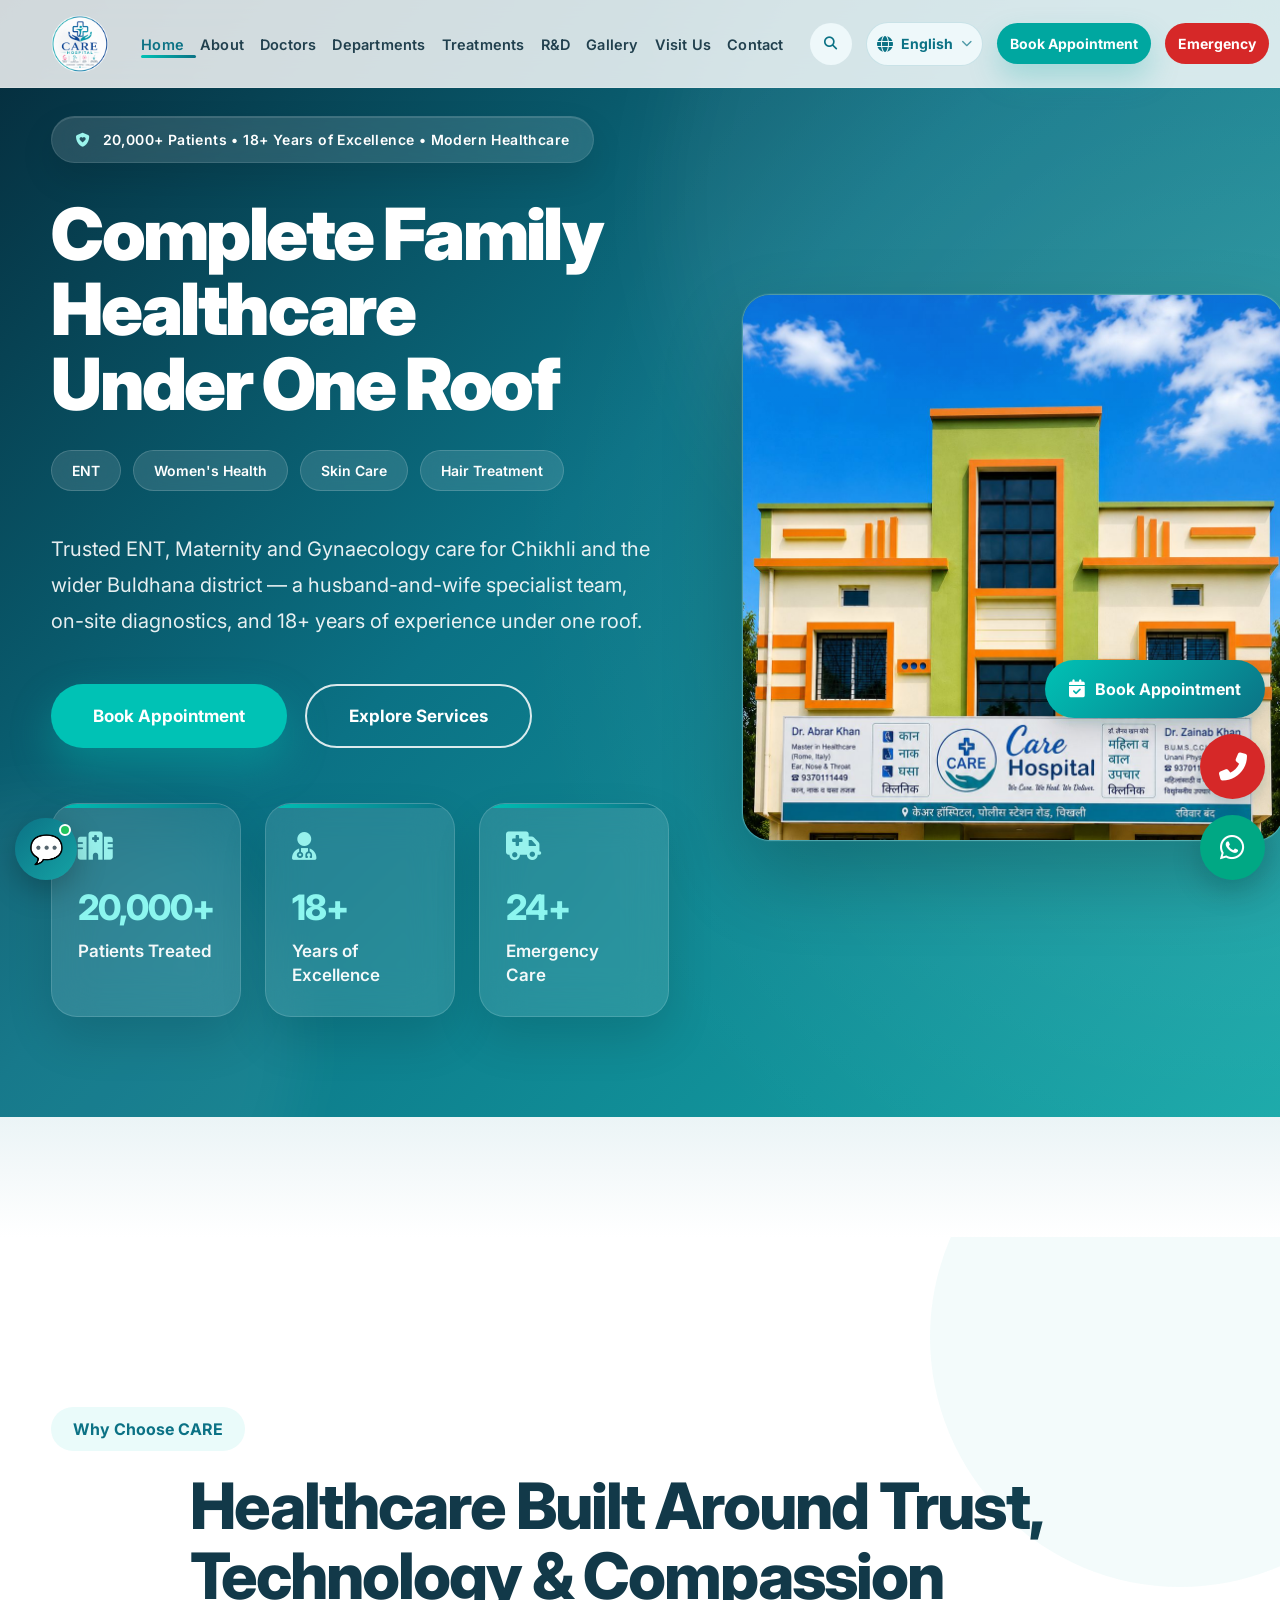
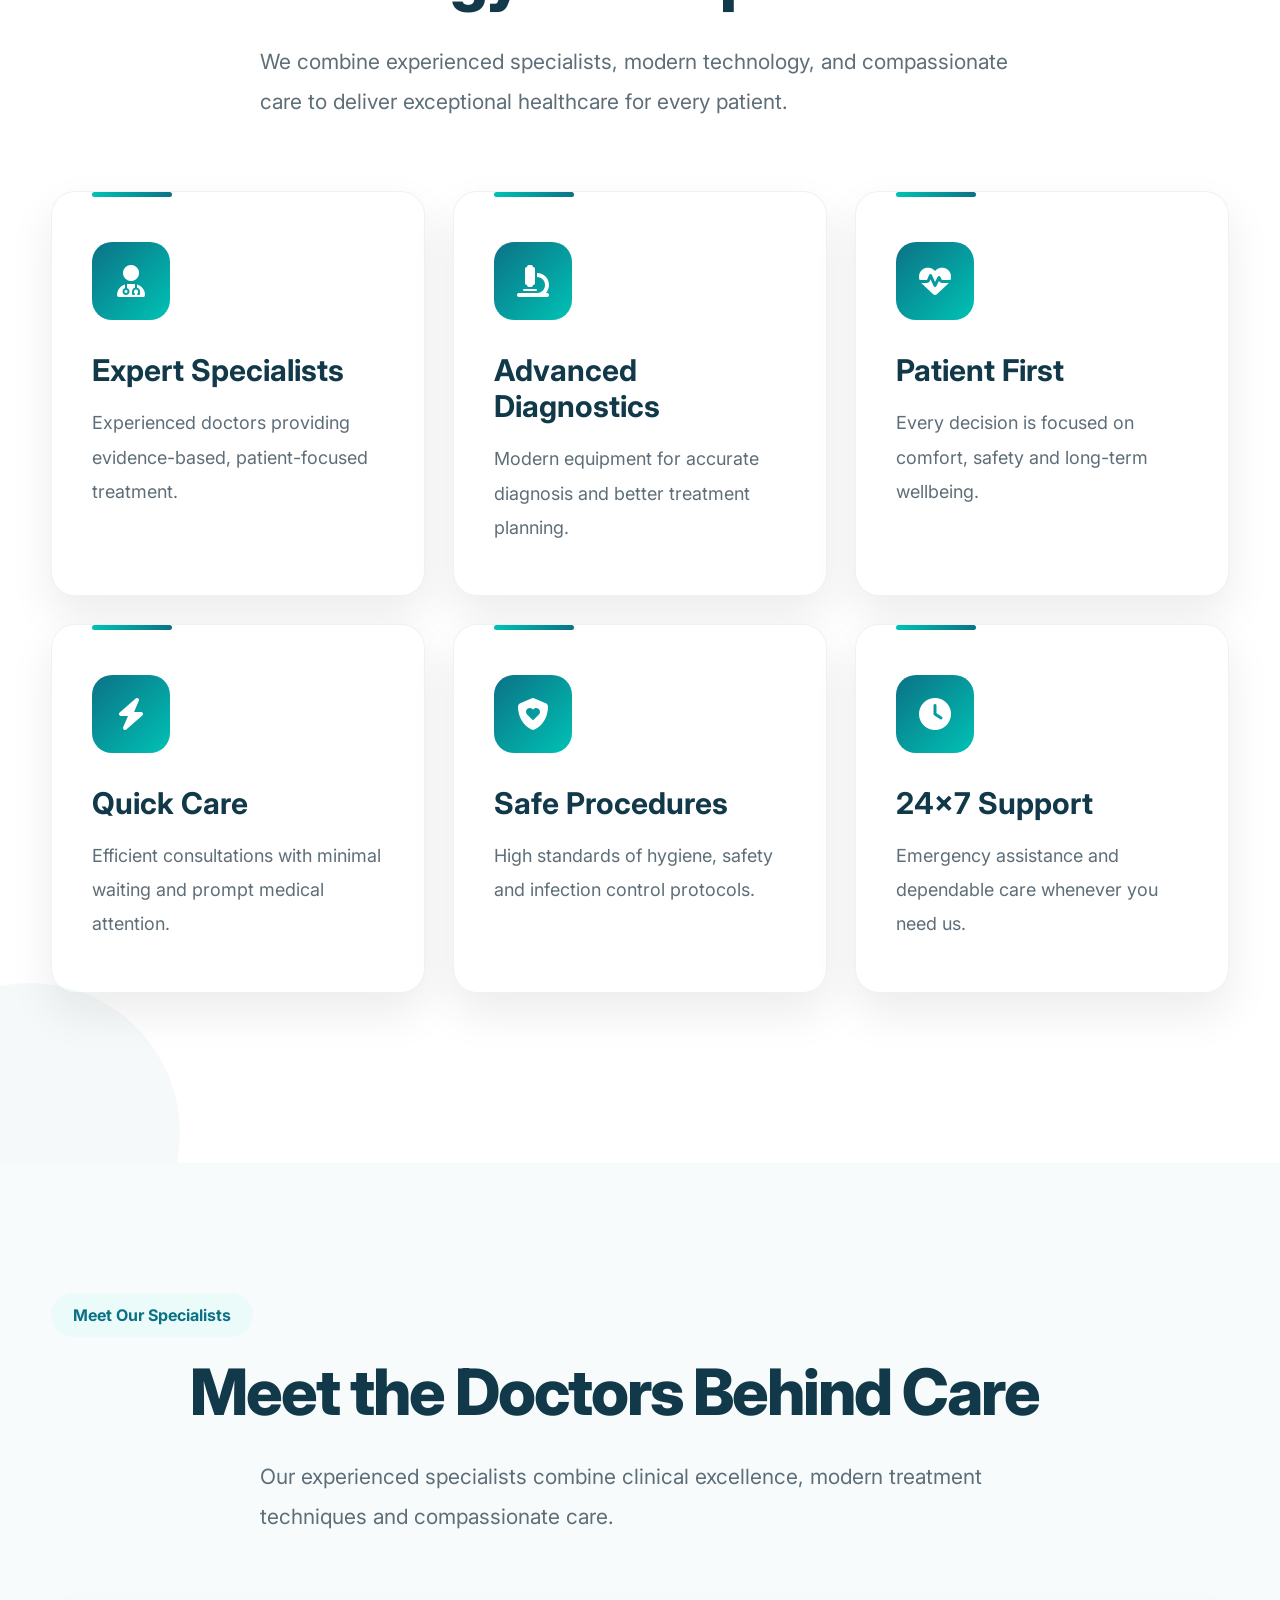
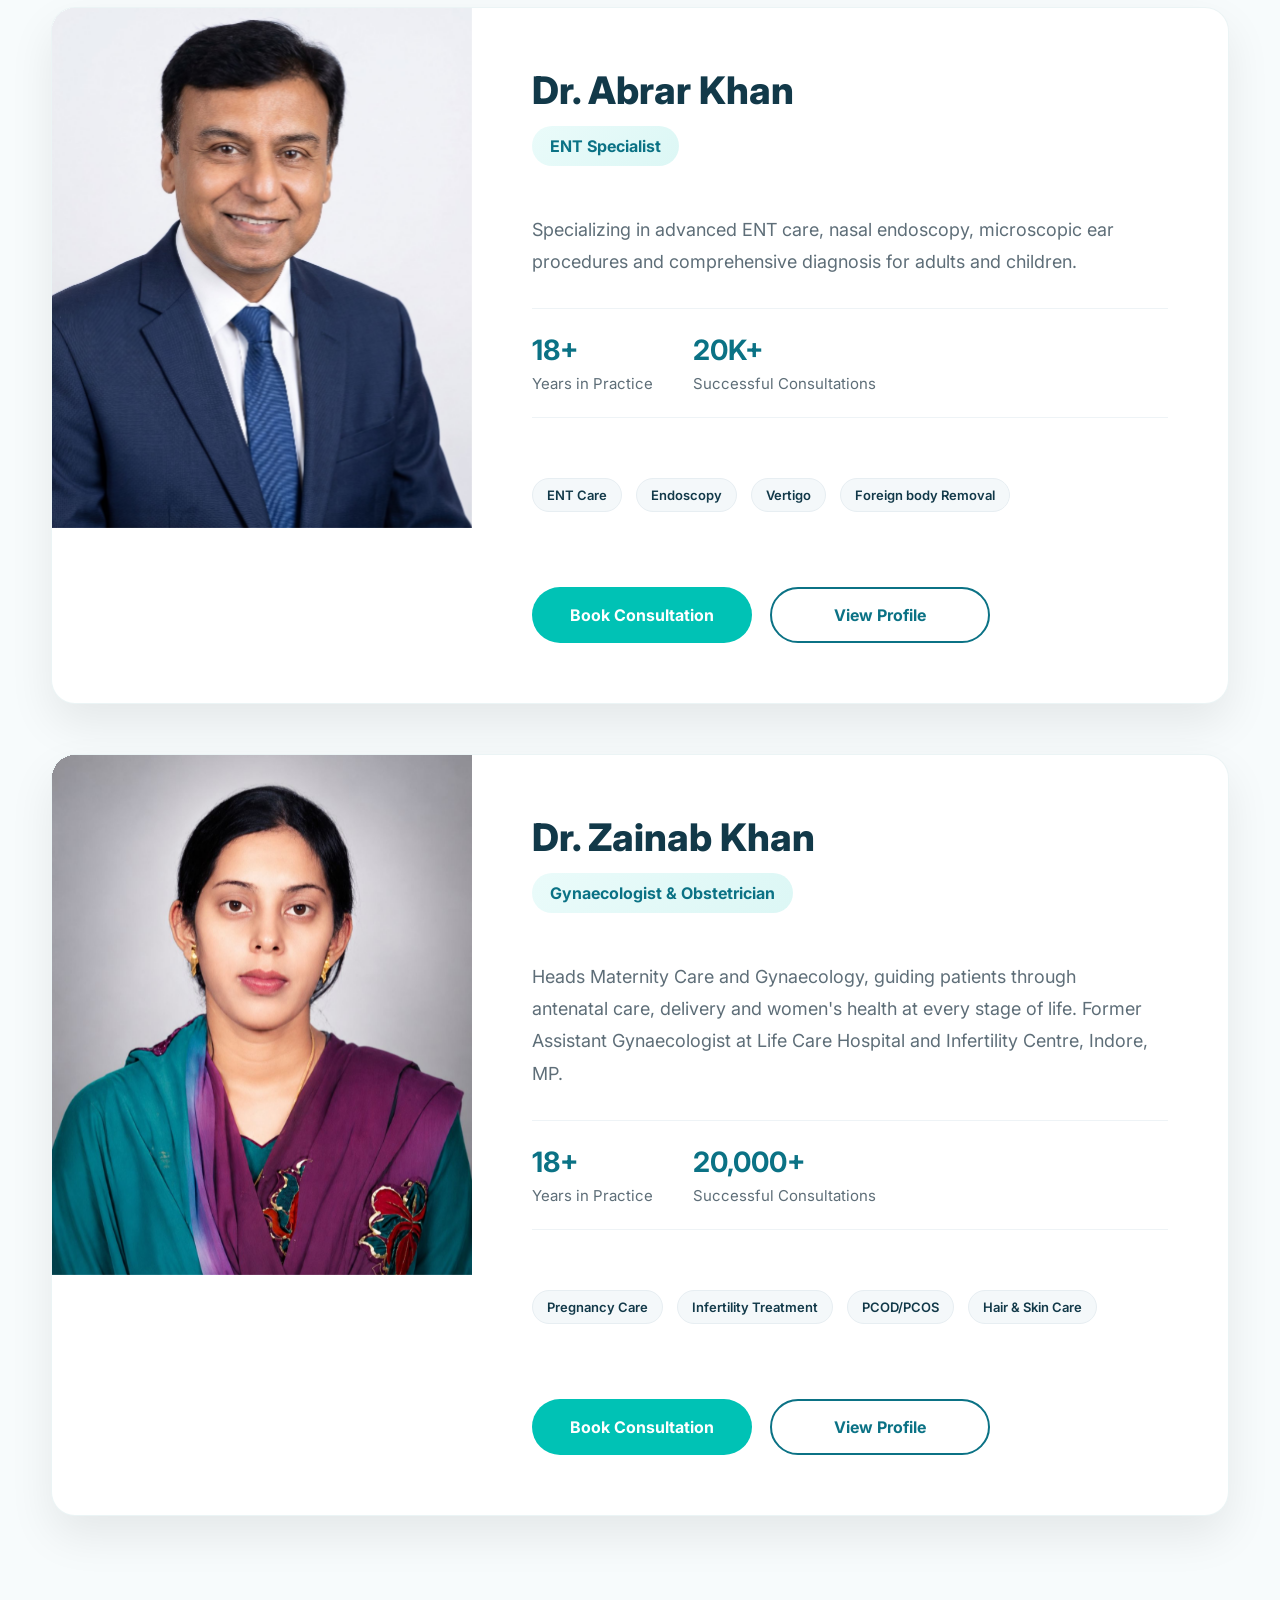
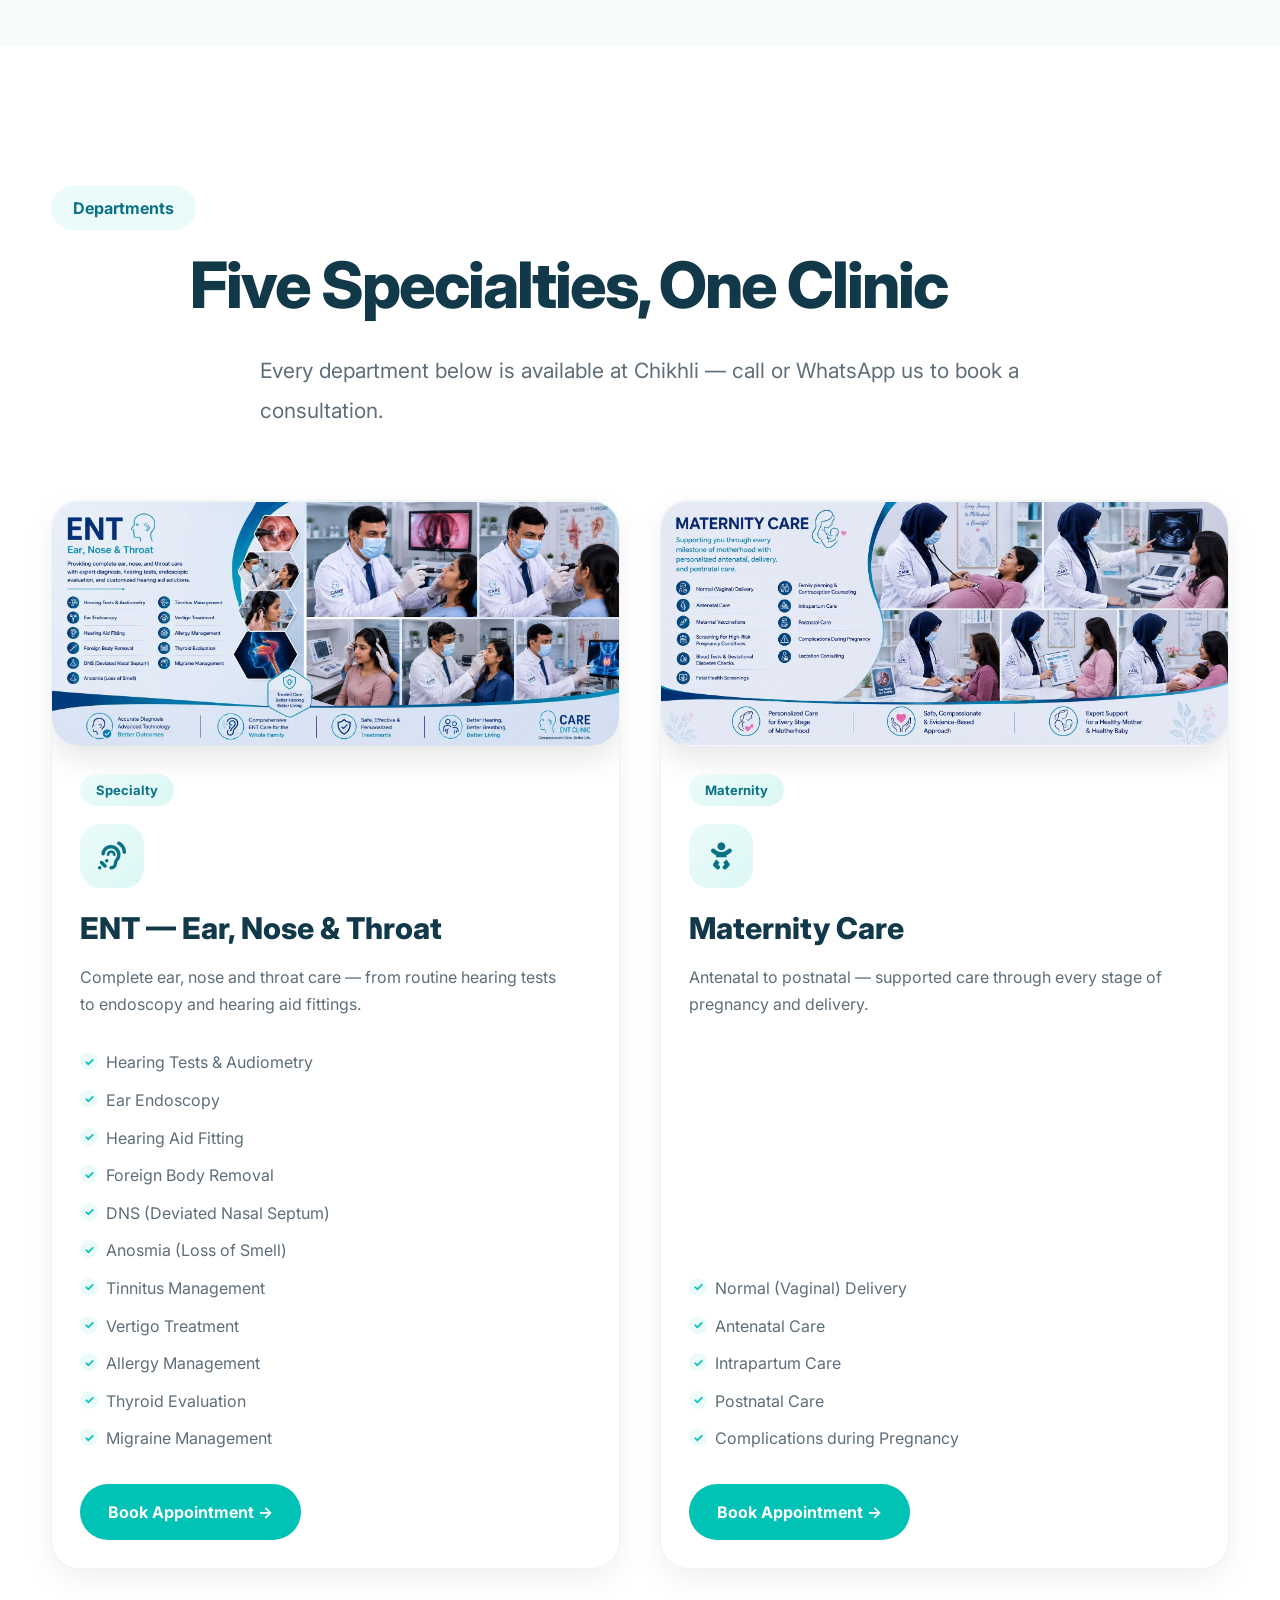
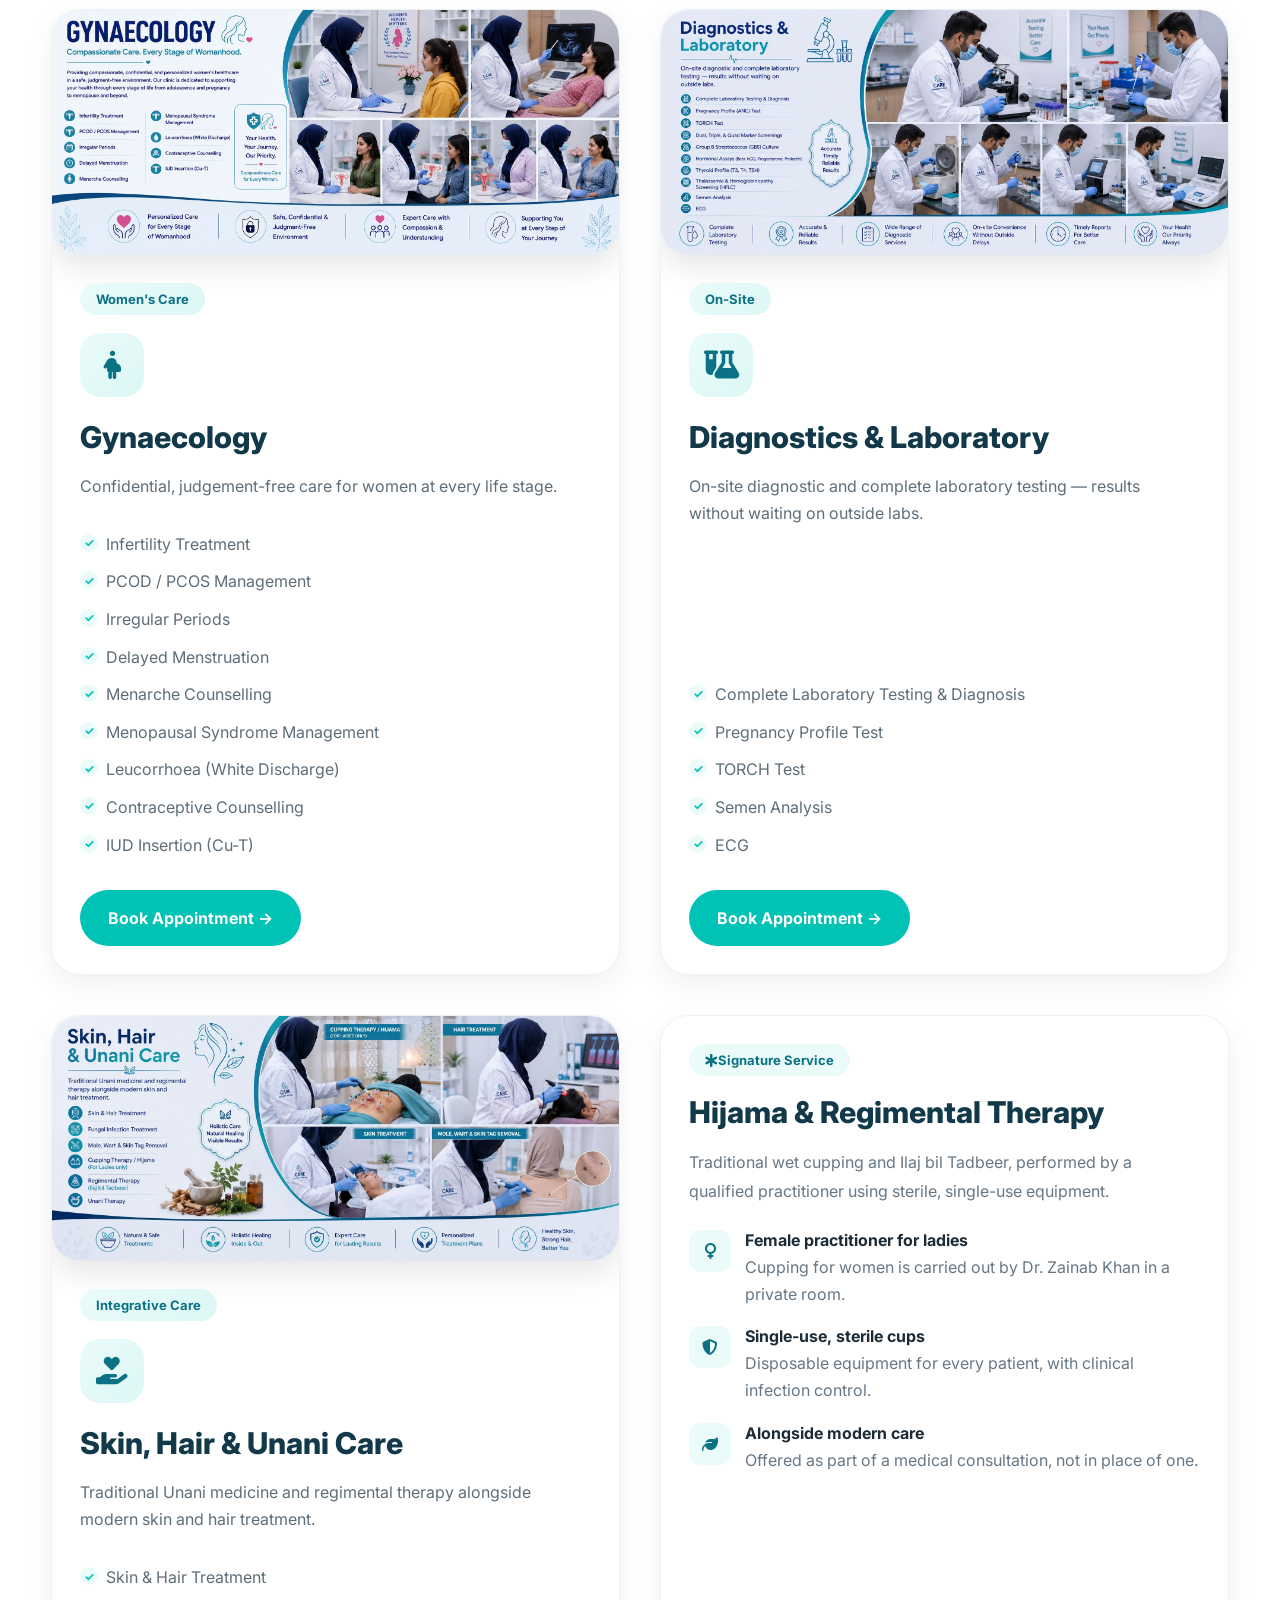
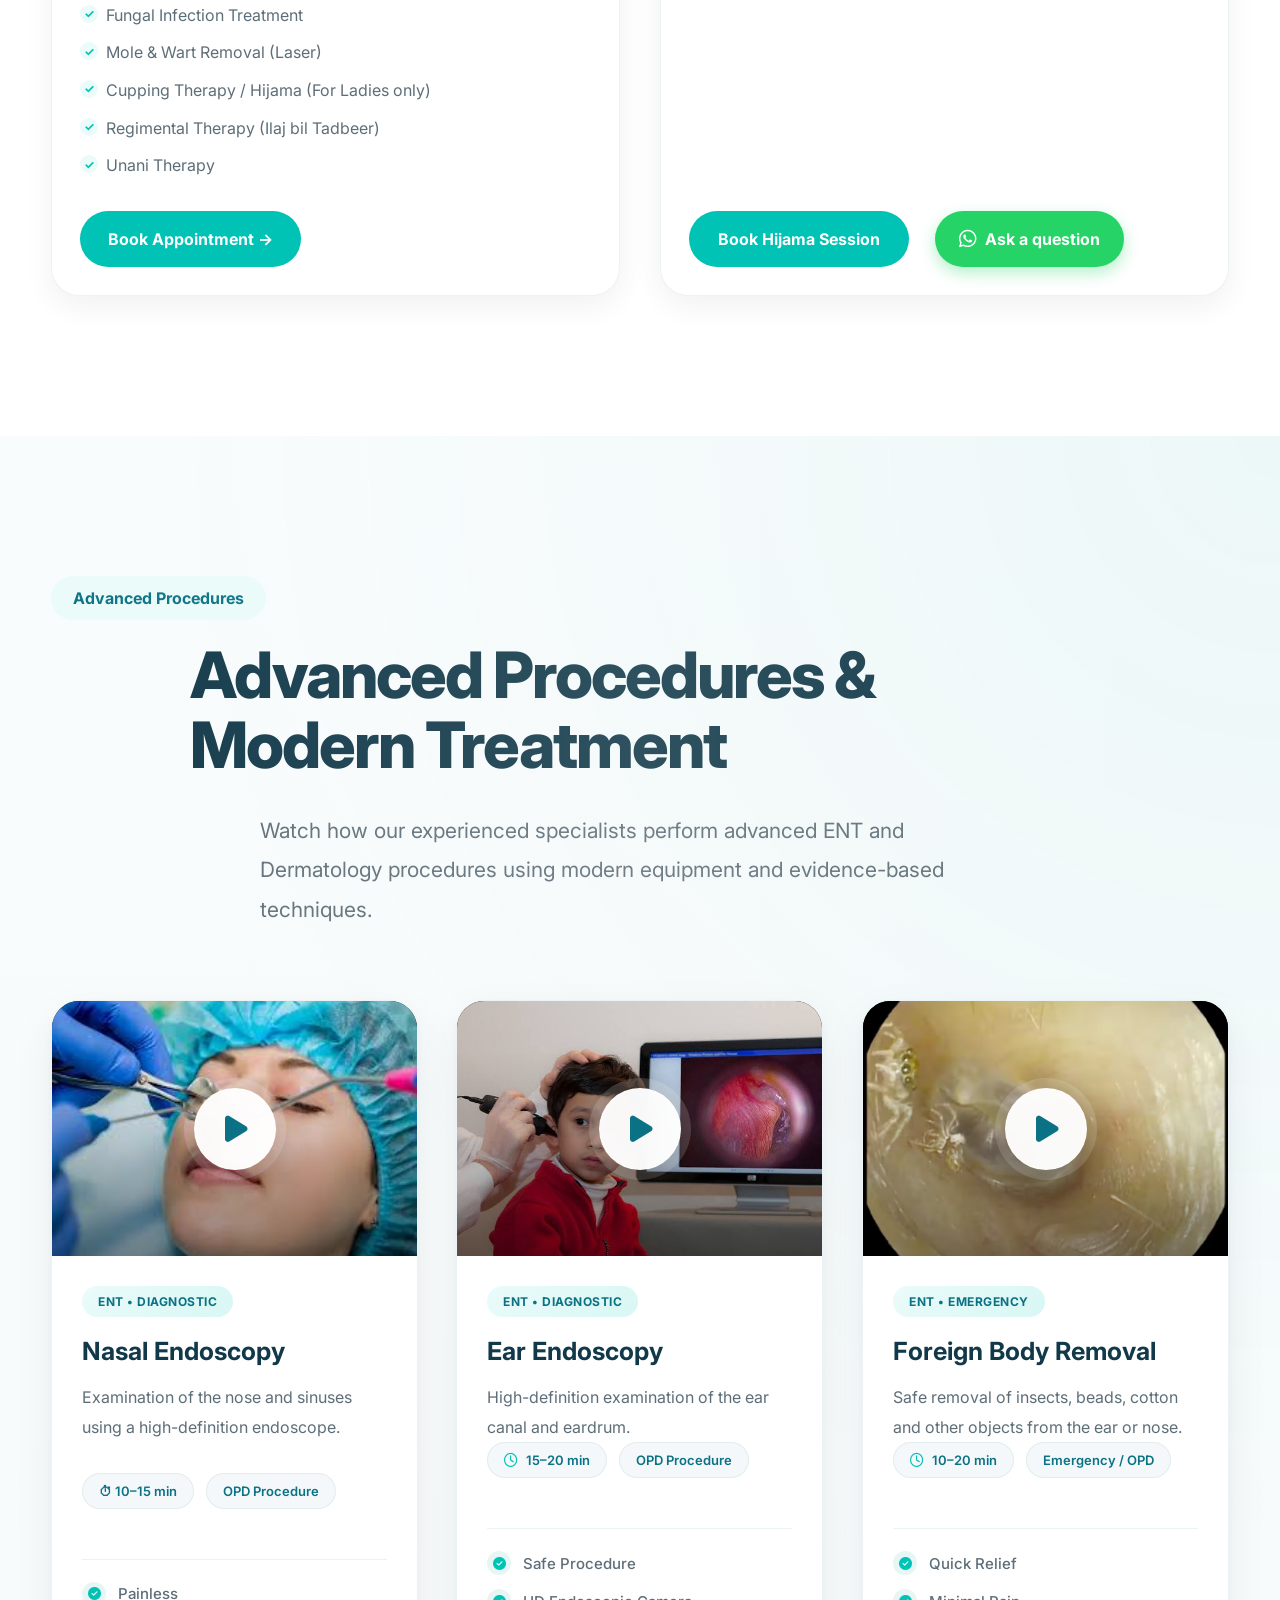
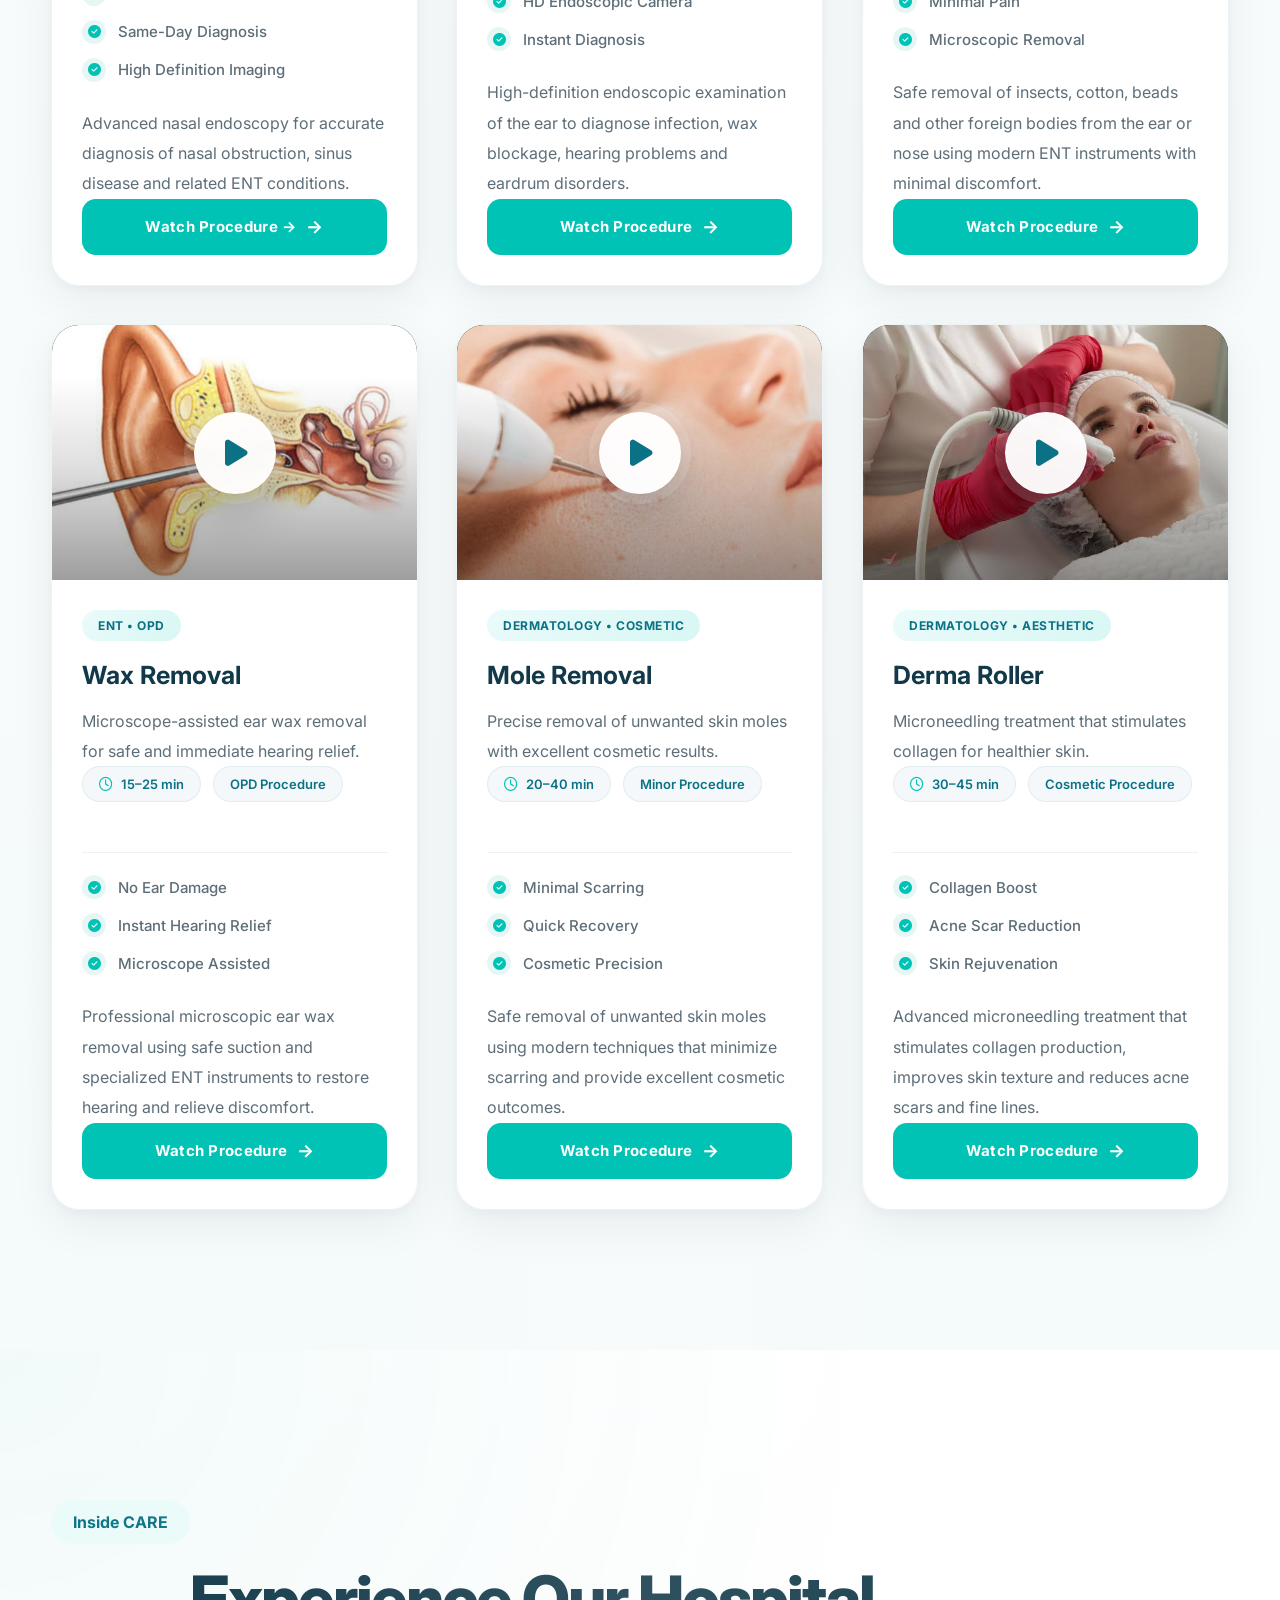
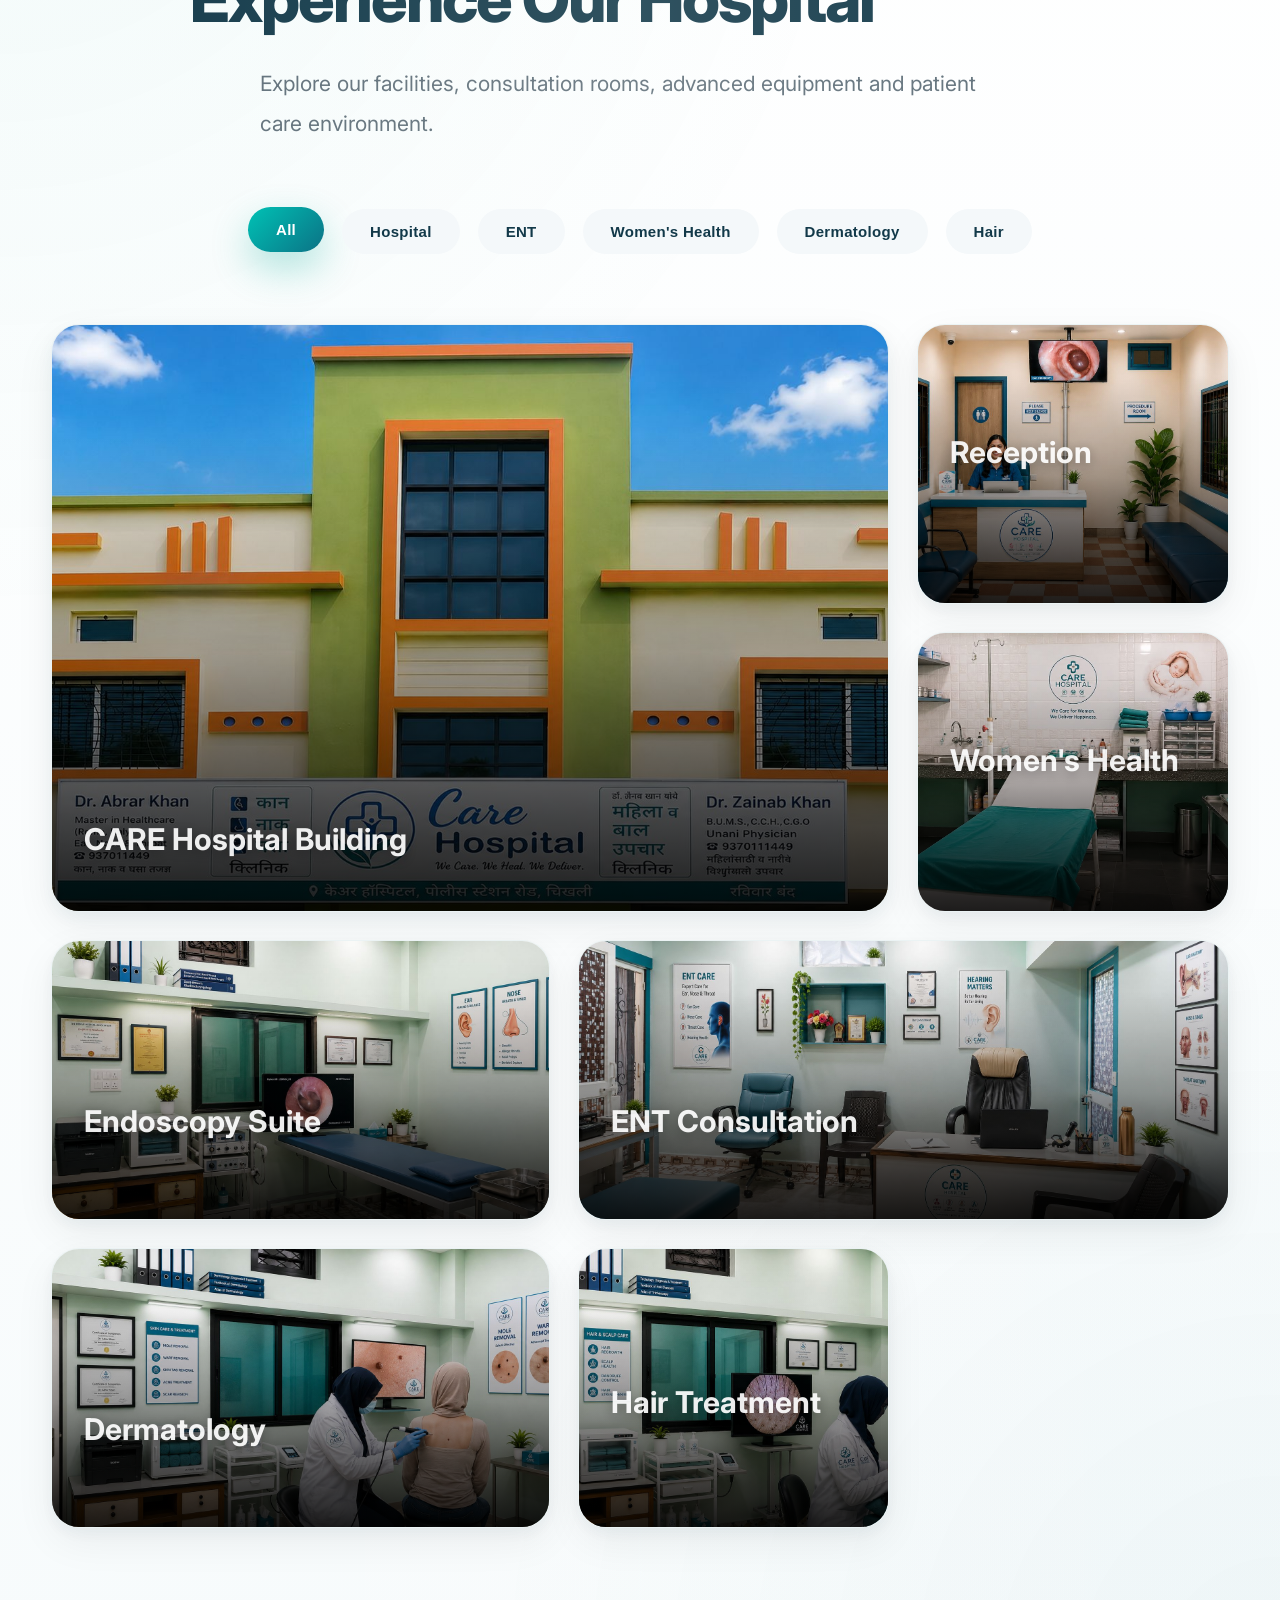
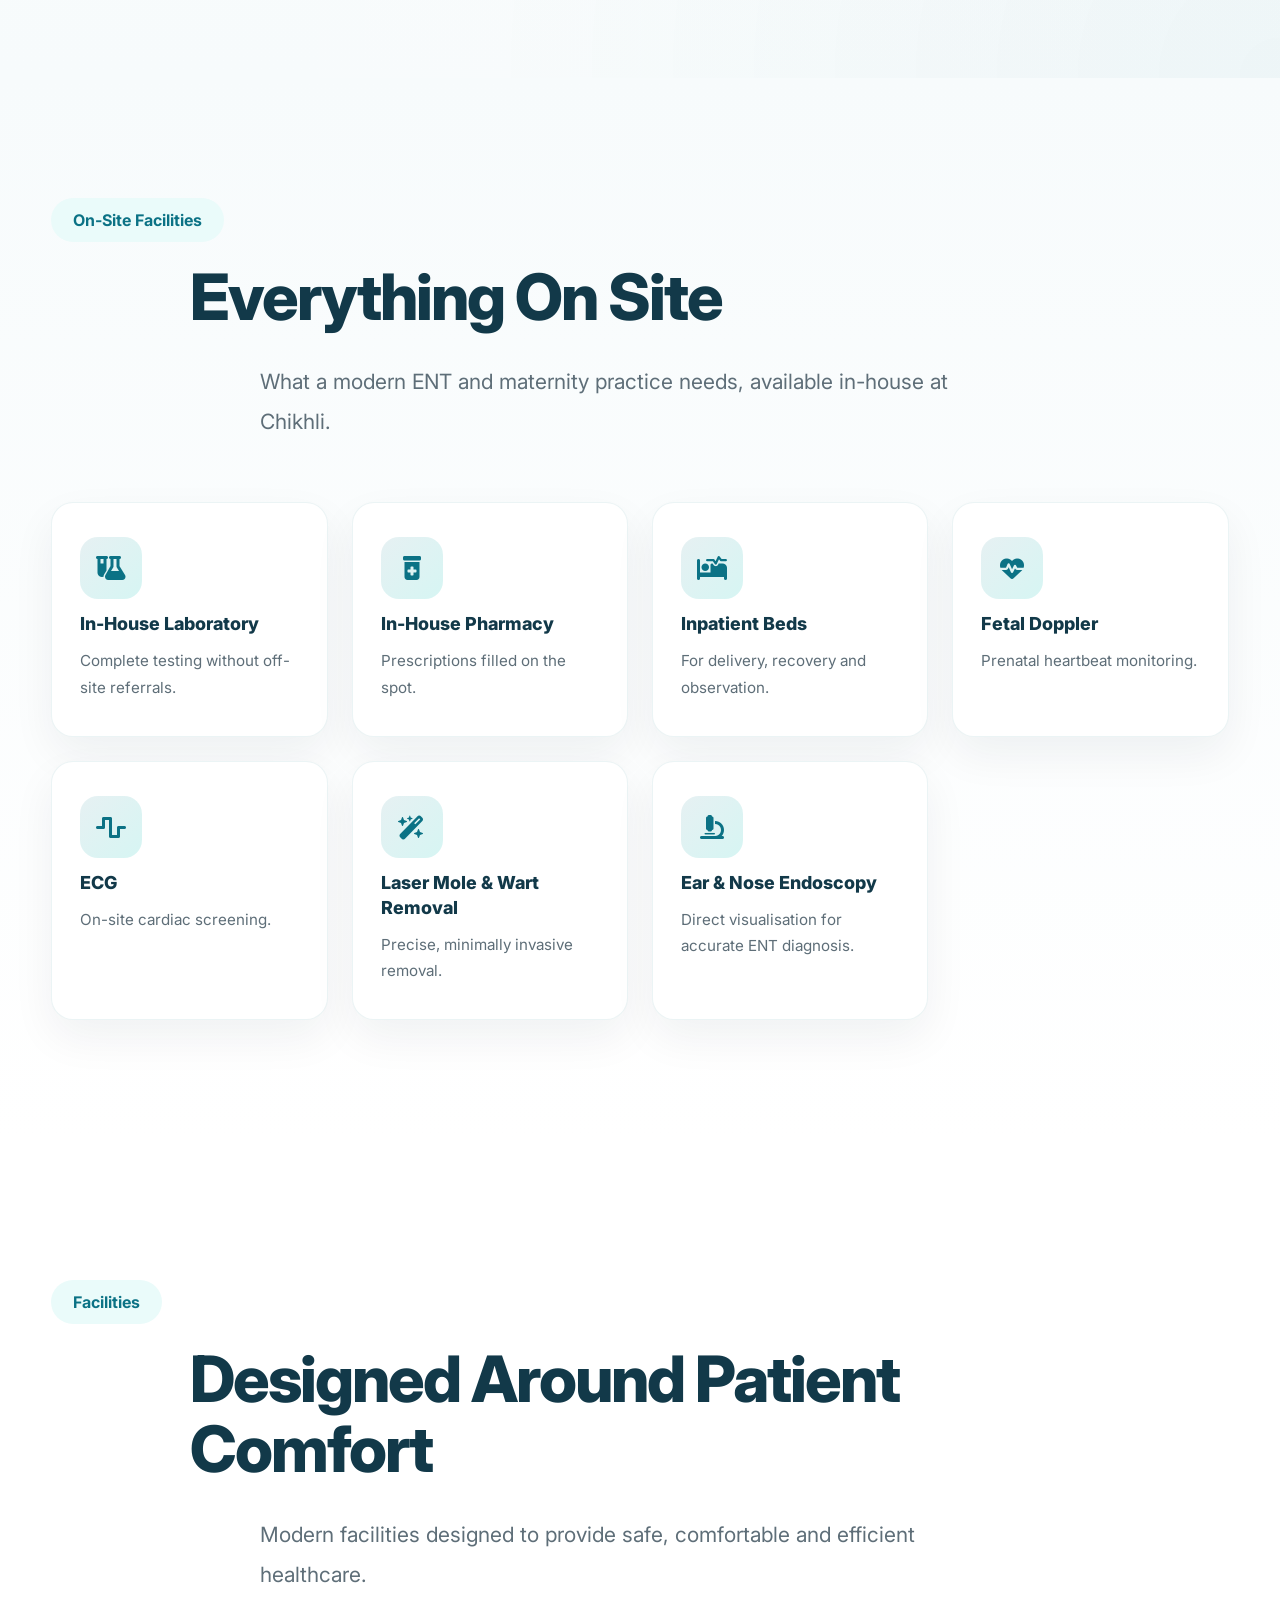
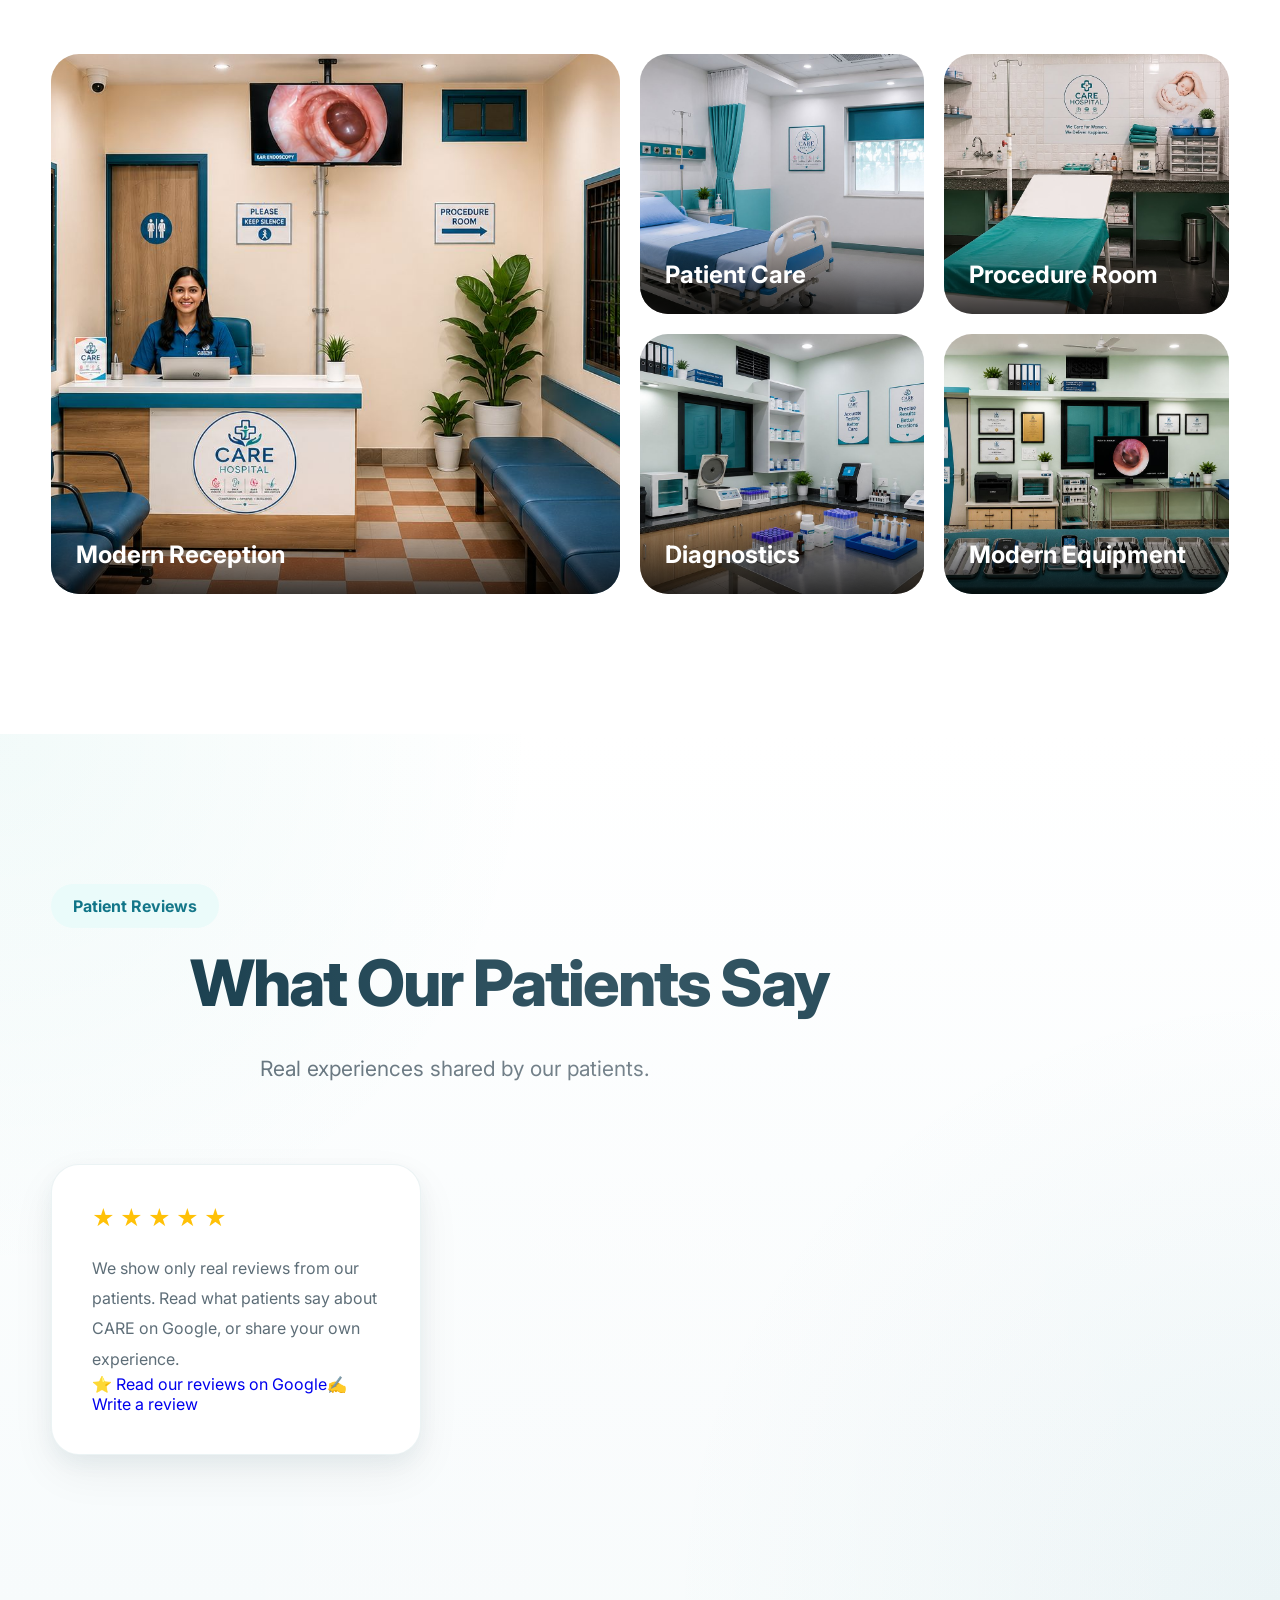
==== index.html @ e5f59a7b "Button Fix" ====
<!DOCTYPE html>
<html lang="en">

<head>

<meta charset="UTF-8">

<meta name="viewport" content="width=device-width, initial-scale=1.0">

<title>CARE | ENT, Women's Health, Skin & Hair Care | Chikhli</title>

<meta name="description"
content="CARE Hospital is a modern multispecialty clinic in Chikhli offering ENT, Women's Health, Dermatology, Hair Restoration, Diagnostics and Emergency Care with experienced Doctors and modern technology.">

<meta name="keywords" content="ENT Doctor Chikhli, ENT Specialist Chikhli, Gynecologist Chikhli, Dermatologist Chikhli, Hair Restoration Chikhli, Ear Specialist, Nose Specialist, Throat Specialist, Women's Health, Skin Care">

<meta name="theme-color" content="#0B7285">

<link rel="canonical" href="https://carehospital.in/">

<meta name="robots" content="index, follow">

<meta property="og:type" content="website">

<meta property="og:url" content="https://carehospital.in/">

<meta property="og:title" content="CARE | ENT, Women's Health, Skin & Hair Care">

<meta property="og:description"
content="CARE offers expert ENT, Women's Health, Dermatology, Hair Restoration and advanced medical care in Chikhli with experienced specialists and modern facilities.">

<meta property="og:image" content="https://carehospital.in/images/logo.png">

<meta property="og:image:alt" content="CARE - Multispecialty Healthcare in Chikhli">

<meta property="og:site_name" content="CARE">

<meta name="twitter:card" content="summary_large_image">

<meta name="twitter:title" content="CARE | ENT, Women's Health, Skin & Hair Care">

<meta name="twitter:description"
content="CARE offers expert ENT, Women's Health, Dermatology, Hair Restoration and advanced medical care in Chikhli.">

<meta name="twitter:image"
content="https://carehospital.in/images/logo.png">

<link rel="icon" href="images/logo.png">

<link rel="preconnect" href="https://fonts.googleapis.com">
<link rel="preconnect" href="https://fonts.gstatic.com" crossorigin>

<link href="https://fonts.googleapis.com/css2?family=Inter:wght@300;400;500;600;700;800;900&display=swap" rel="stylesheet">

<!-- Script fonts for the Hindi and Urdu editions. The browser only
     downloads a face once a glyph from it is actually painted, so an
     English visitor never pays for these. -->

<link href="https://fonts.googleapis.com/css2?family=Noto+Sans+Devanagari:wght@400;500;600;700;800&display=swap" rel="stylesheet">
<link href="https://fonts.googleapis.com/css2?family=Noto+Nastaliq+Urdu:wght@400;500;600;700&display=swap" rel="stylesheet">

<link rel="stylesheet"
href="https://cdnjs.cloudflare.com/ajax/libs/font-awesome/6.7.2/css/all.min.css">


<!-- Base first (variables/reset), then one file per section in page
     order, then cross-cutting files (animations/responsive) last so
     their rules can safely override the section files above. -->

<link rel="stylesheet" href="css/base.css">
<link rel="stylesheet" href="css/header.css">
<link rel="stylesheet" href="css/hero.css">
<link rel="stylesheet" href="css/about.css">
<link rel="stylesheet" href="css/doctors.css">
<link rel="stylesheet" href="css/departments.css">
<link rel="stylesheet" href="css/procedures.css">
<link rel="stylesheet" href="css/video-modal.css">
<link rel="stylesheet" href="css/gallery.css">
<link rel="stylesheet" href="css/facilities.css">
<link rel="stylesheet" href="css/testimonials.css">
<link rel="stylesheet" href="css/appointment.css">
<link rel="stylesheet" href="css/appointment-modal.css">
<link rel="stylesheet" href="css/footer.css">
<link rel="stylesheet" href="css/floating-buttons.css">
<link rel="stylesheet" href="css/care-assistant.css">
<link rel="stylesheet" href="css/patient-app.css">
<link rel="stylesheet" href="css/search.css">

<link rel="stylesheet" href="css/findus.css">
<link rel="stylesheet" href="css/i18n.css">
<link rel="stylesheet" href="css/animations.css">
<link rel="stylesheet" href="css/responsive.css">

<!-- Mobile layer: loaded last so it overrides everything above.
     All rules are inside max-width media queries, so desktop is untouched. -->
<link rel="stylesheet" href="css/mobile.css">

<!-- Local-business structured data. The geo block uses the clinic's
     verified Google Maps coordinates, which is what lets Google tie
     this page to the map listing for local search. -->
<script type="application/ld+json">
{
  "@context": "https://schema.org",
  "@type": "MedicalClinic",
  "name": "Care ENT Clinic & Maternity Home",
  "alternateName": "CARE",
  "description": "ENT, Maternity, Gynaecology, Diagnostics and Unani care in Chikhli, Buldhana district.",
  "url": "https://carehospital.in/",
  "logo": "https://carehospital.in/images/logo.png",
  "image": "https://carehospital.in/images/hero.jpg",
  "telephone": "+919370111449",
  "email": "admin@carehospital.in",
  "address": {
    "@type": "PostalAddress",
    "streetAddress": "Police Station Road",
    "addressLocality": "Chikhli",
    "addressRegion": "Maharashtra",
    "postalCode": "443201",
    "addressCountry": "IN"
  },
  "geo": {
    "@type": "GeoCoordinates",
    "latitude": 20.3496273,
    "longitude": 76.2549318
  },
  "hasMap": "https://www.google.com/maps/place/Care+ENT+Hospital+%26+Maternity+Home/@20.3496273,76.2549318,17z",
  "openingHoursSpecification": [
    {
      "@type": "OpeningHoursSpecification",
      "dayOfWeek": [
        "Monday",
        "Tuesday",
        "Wednesday",
        "Thursday",
        "Friday",
        "Saturday"
      ],
      "opens": "11:30",
      "closes": "21:00"
    }
  ],
  "availableService": [
    {
      "@type": "MedicalProcedure",
      "name": "ENT — Ear, Nose & Throat"
    },
    {
      "@type": "MedicalProcedure",
      "name": "Maternity Care"
    },
    {
      "@type": "MedicalProcedure",
      "name": "Gynaecology"
    },
    {
      "@type": "MedicalProcedure",
      "name": "Diagnostics & Laboratory"
    },
    {
      "@type": "MedicalProcedure",
      "name": "Skin, Hair & Unani Care"
    }
  ],
  "medicalSpecialty": [
    "Otolaryngologic",
    "Obstetric",
    "Gynecologic",
    "Dermatology"
  ]
}
</script>

</head>

<body>

<!-- Keyboard users can jump straight past the navigation -->
<a class="skip-link" href="#home">Skip to main content</a>

<!-- ===========================================
HEADER
============================================ -->

<header class="header">

<div class="container nav-container">

<a href="#home" class="logo" aria-label="CARE — Home">

<img
    src="images/logo.png"
    alt="CARE Logo"
    width="72"
    height="72"
    decoding="async">

</a>

<nav
    id="main-navigation"
    class="nav"
    aria-label="Main Navigation">

<ul>

<li><a href="#home" aria-current="page">Home</a></li>

<li><a href="#about">About</a></li>

<li><a href="#doctors">Doctors</a></li>

<li><a href="#departments">Departments</a></li>

<li><a href="#treatments">Treatments</a></li>

<li><a href="products.html">R&amp;D</a></li>

<li class="nav-app"><a href="app.html" data-nav="app">Patient App</a></li>

<li><a href="#gallery">Gallery</a></li>

<li><a href="#findus">Visit Us</a></li>

<li><a href="#contact">Contact</a></li>

</ul>

<!-- Same switcher, shown inside the drawer on phones/tablets -->

<div class="lang-switch-mobile">
<span class="lang-mobile-label">Language</span>
<div class="lang-mobile-options">
<button class="lang-option" type="button" role="menuitemradio"
        aria-checked="false" data-lang-option="en" lang="en">
    <span class="lang-native" translate="no">English</span>
    <span class="lang-latin" translate="no">English</span>
</button>
<button class="lang-option" type="button" role="menuitemradio"
        aria-checked="false" data-lang-option="hi" lang="hi">
    <span class="lang-native" translate="no">हिन्दी</span>
    <span class="lang-latin" translate="no">Hindi</span>
</button>
<button class="lang-option" type="button" role="menuitemradio"
        aria-checked="false" data-lang-option="ur" lang="ur">
    <span class="lang-native" translate="no">اردو</span>
    <span class="lang-latin" translate="no">Urdu</span>
</button>
</div>
</div>

</nav>

<div class="nav-buttons">

<button
    class="btn-search"
    type="button"
    aria-label="Open search">

    <i class="fa-solid fa-magnifying-glass"></i>

</button>

<!-- Language switcher: English / Hindi / Urdu -->

<div class="lang-switch">

<button class="lang-toggle" type="button" data-lang-toggle
        aria-haspopup="true" aria-expanded="false" aria-label="Select language">
    <i class="fa-solid fa-globe" aria-hidden="true"></i>
    <span data-lang-current>English</span>
    <i class="fa-solid fa-chevron-down lang-caret" aria-hidden="true"></i>
</button>

<div class="lang-menu" role="menu">
<button class="lang-option" type="button" role="menuitemradio"
        aria-checked="false" data-lang-option="en" lang="en">
    <span class="lang-native" translate="no">English</span>
    <span class="lang-latin" translate="no">English</span>
</button>
<button class="lang-option" type="button" role="menuitemradio"
        aria-checked="false" data-lang-option="hi" lang="hi">
    <span class="lang-native" translate="no">हिन्दी</span>
    <span class="lang-latin" translate="no">Hindi</span>
</button>
<button class="lang-option" type="button" role="menuitemradio"
        aria-checked="false" data-lang-option="ur" lang="ur">
    <span class="lang-native" translate="no">اردو</span>
    <span class="lang-latin" translate="no">Urdu</span>
</button>
</div>

</div>


<a href="#appointment" class="btn-book">

Book Appointment

</a>

<a href="tel:+919370111449" class="btn-emergency">

Emergency

</a>

<button
    class="hamburger"
    aria-label="Open main menu"
    aria-expanded="false"
    aria-controls="main-navigation"
    type="button">

    <span></span>
    <span></span>
    <span></span>

</button>

</div>

</div>

</header>

<!-- ===========================================
SITE SEARCH OVERLAY
============================================ -->

<div class="search-overlay" id="searchOverlay">

    <div class="search-box">

        <div class="search-input-row">

            <i class="fa-solid fa-magnifying-glass"></i>

            <input
                type="text"
                id="searchInput"
                placeholder="Search doctors, departments, procedures..."
                autocomplete="off">

            <button class="search-close" id="searchClose" aria-label="Close search">
                <i class="fa-solid fa-xmark"></i>
            </button>

        </div>

        <div class="search-results" id="searchResults">

            <div class="search-hint">
                <i class="fa-solid fa-magnifying-glass"></i>
                Search doctors, departments, procedures & more
            </div>

        </div>

    </div>

</div>

<!-- ===========================================
HERO
============================================ -->

<section class="hero" id="home">

<div class="hero-overlay"></div>

<div class="container hero-grid">

<div class="hero-left">

<div class="hero-badge">

<i class="fa-solid fa-shield-heart"></i>

20,000+ Patients • 18+ Years of Excellence • Modern Healthcare

</div>

<h1>

Complete

Family Healthcare

Under One Roof

</h1>
<ul class="hero-services">
    <li>ENT</li>
    <li>Women's Health</li>
    <li>Skin Care</li>
    <li>Hair Treatment</li>
</ul>

<p>

Trusted ENT, Maternity and Gynaecology care for Chikhli and the wider Buldhana district — a husband-and-wife specialist team, on-site diagnostics, and 18+ years of experience under one roof.

</p>

<div class="hero-buttons">

<a href="#appointment" class="btn-primary">

Book Appointment

</a>

<a href="#departments" class="btn-secondary">

Explore Services

</a>

</div>

<div class="hero-stats">

<div class="glass-card">

<i class="fa-solid fa-hospital stat-icon"></i>

    <h2 class="counter" data-target="20000">0</h2>

    <p>Patients Treated</p>

</div>

<div class="glass-card">

    <i class="fa-solid fa-user-doctor stat-icon"></i>

<h2 class="counter" data-target="18">0</h2>

<p>Years of Excellence</p>

</div>

<div class="glass-card">

    <i class="fa-solid fa-truck-medical stat-icon"></i>

<h2 class="counter" data-target="24">0</h2>

<p>Emergency Care</p>

</div>

</div>

</div>

<div class="hero-right">

<div class="hero-image">

<img
    src="images/hero.jpg"
    alt="CARE building exterior"
    width="900"
    height="700"
    decoding="async"
    fetchpriority="high">

</div>


</div>

</div>

</section>

<!-- ===========================================
WHY CHOOSE CARE
============================================ -->
<div class="section-divider"></div>

<section class="why-care reveal" id="about">

<div class="container">

<div class="section-heading">

<span class="section-tag">
Why Choose CARE
</span>

<h2>
Healthcare Built Around Trust,
Technology & Compassion
</h2>

<p>
We combine experienced specialists, modern technology,
and compassionate care to deliver exceptional healthcare
for every patient.
</p>

</div>

<div class="features-grid">

<div class="feature-card">

<div class="feature-icon">
<i class="fa-solid fa-user-doctor"></i>
</div>
<h3>Expert Specialists</h3>

<p>
Experienced doctors providing evidence-based,
patient-focused treatment.
</p>

</div>

<div class="feature-card">

<div class="feature-icon">
<i class="fa-solid fa-microscope"></i>
</div>

<h3>Advanced Diagnostics</h3>

<p>
Modern equipment for accurate diagnosis
and better treatment planning.
</p>

</div>

<div class="feature-card">

<div class="feature-icon">
<i class="fa-solid fa-heart-pulse"></i>
</div>

<h3>Patient First</h3>

<p>
Every decision is focused on comfort,
safety and long-term wellbeing.
</p>

</div>

<div class="feature-card">

<div class="feature-icon">
<i class="fa-solid fa-bolt"></i>
</div>

<h3>Quick Care</h3>

<p>
Efficient consultations with minimal waiting
and prompt medical attention.
</p>

</div>

<div class="feature-card">

<div class="feature-icon">
<i class="fa-solid fa-shield-heart"></i>
</div>

<h3>Safe Procedures</h3>

<p>
High standards of hygiene, safety and
infection control protocols.
</p>

</div>

<div class="feature-card">

<div class="feature-icon">
<i class="fa-solid fa-clock"></i>
</div>

<h3>24×7 Support</h3>

<p>
Emergency assistance and dependable care
whenever you need us.
</p>

</div>

</div>

</div>

</section>
<!-- ===========================================
OUR SPECIALISTS
============================================ -->

<section class="doctors reveal" id="doctors">

<div class="container">

<div class="section-heading">

<span class="section-tag">
Meet Our Specialists
</span>

<h2>
Meet the Doctors Behind Care
</h2>

<p>

Our experienced specialists combine clinical excellence,
modern treatment techniques and compassionate care.

</p>

</div>

<div class="doctor-grid">

<!-- Doctor 1 -->

<div class="doctor-card premium-card">

<div class="card-shine"></div>

<div class="doctor-image">

<img
    src="images/doctors/doctor1.jpg"
    alt="Portrait of Dr. Abrar Khan, ENT Specialist"
    loading="lazy"
    decoding="async">


</div>

<div class="doctor-info">

<h3>Dr. Abrar Khan</h3>

<span class="designation">

ENT Specialist

</span>
<p class="doctor-intro">

Specializing in advanced ENT care, nasal endoscopy,
microscopic ear procedures and comprehensive diagnosis
for adults and children.

</p>
<div class="doctor-meta">

<div>

<strong>18+</strong>

<span>Years in Practice</span>

</div>

<div>

<strong>20K+</strong>

<span>Successful Consultations</span>

</div>

</div>
<div class="specialties">

<span>ENT Care</span>

<span>Endoscopy</span>

<span>Vertigo</span>

<span>Foreign body Removal</span>

</div>

<div class="doctor-actions">

    <a href="#appointment"
       class="doctor-btn book-doctor"
       data-department="ENT"
       data-doctor="Dr. Abrar Khan">

        Book Consultation

    </a>

<a href="doctor.html?id=abrar-khan"
   class="doctor-outline view-profile">
    View Profile
</a>

</div>

</div>

</div>

<!-- Doctor 2 -->

<div class="doctor-card">

<div class="doctor-image">

<img src="images/doctors/doctor2.jpg"
     alt="Portrait of Dr. Zainab Khan, Women's Health Specialist"
     width="520" height="620"
     loading="lazy"
     decoding="async">

</div>

<div class="doctor-info">

<h3>Dr. Zainab Khan</h3>

<span class="designation">

Gynaecologist & Obstetrician

</span>

<p class="doctor-intro">

Heads Maternity Care and Gynaecology, guiding patients through antenatal care, delivery and women's health at every stage of life. Former Assistant Gynaecologist at Life Care Hospital and Infertility Centre, Indore, MP.

</p>

<div class="doctor-meta">

<div>

<strong>18+</strong>

<span>Years in Practice</span>

</div>

<div>

<strong>20,000+</strong>

<span>Successful Consultations</span>

</div>

</div>


<div class="specialties">

<span>Pregnancy Care</span>

<span>Infertility Treatment</span>

<span>PCOD/PCOS</span>

<span>Hair & Skin Care</span>

</div>

<div class="doctor-actions">

<a href="#appointment"
   class="doctor-btn book-doctor"
   data-department="Gynecology"
   data-doctor="Dr. Zainab Khan">
    Book Consultation
</a>

<a href="doctor.html?id=zainab-khan"
   class="doctor-outline view-profile">
    View Profile
</a>

</div>

</div>

</div>

</div>

</div>

</section>
<!-- ===========================================
DEPARTMENTS
============================================ -->

<section class="departments reveal" id="departments">

<div class="container">

<div class="section-heading">

<span class="section-tag">

Departments

</span>

<h2>

Five Specialties, One Clinic

</h2>

<p>

Every department below is available at Chikhli — call or WhatsApp us to book a consultation.

</p>

</div>

<div class="department-grid">

<div class="department-card">

<div class="department-image">

<img
    src="images/departments/ent.jpg"
    alt="ENT specialist performing an ear examination"
    loading="lazy"
    decoding="async">

</div>

<div class="department-content">

<span class="dept-badge">
Specialty
</span>

<div class="dept-icon">

<i class="fa-solid fa-ear-listen"></i>

</div>

<h3>ENT — Ear, Nose &amp; Throat</h3>

<p class="dept-description">
Complete ear, nose and throat care — from routine hearing tests to endoscopy and hearing aid fittings.
</p>

<ul class="dept-services">

<li>Hearing Tests &amp; Audiometry</li>

<li>Ear Endoscopy</li>

<li>Hearing Aid Fitting</li>

<li>Foreign Body Removal</li>

<li>DNS (Deviated Nasal Septum)</li>

<li>Anosmia (Loss of Smell)</li>

<li>Tinnitus Management</li>

<li>Vertigo Treatment</li>

<li>Allergy Management</li>

<li>Thyroid Evaluation</li>

<li>Migraine Management</li>

</ul>


<a href="#appointment"
   class="book-department"
   data-department="ENT">
   Book Appointment →
</a>

</div>

</div>

<div class="department-card">

<div class="department-image">

<img
    src="images/departments/maternity.jpg"
    alt="Maternity care and antenatal consultation"
    loading="lazy"
    decoding="async">

</div>

<div class="department-content">

<span class="dept-badge">
Maternity
</span>

<div class="dept-icon">

<i class="fa-solid fa-baby"></i>

</div>

<h3>Maternity Care</h3>

<p class="dept-description">
Antenatal to postnatal — supported care through every stage of pregnancy and delivery.
</p>

<ul class="dept-services">

<li>Normal (Vaginal) Delivery</li>

<li>Antenatal Care</li>

<li>Intrapartum Care</li>

<li>Postnatal Care</li>

<li>Complications during Pregnancy</li>

</ul>


<a href="#appointment"
   class="book-department"
   data-department="Maternity Care">
   Book Appointment →
</a>

</div>

</div>

<div class="department-card">

<div class="department-image">

<img
    src="images/departments/women.jpg"
    alt="Gynaecology consultation room"
    loading="lazy"
    decoding="async">

</div>

<div class="department-content">

<span class="dept-badge">
Women's Care
</span>

<div class="dept-icon">

<i class="fa-solid fa-person-pregnant"></i>

</div>

<h3>Gynaecology</h3>

<p class="dept-description">
Confidential, judgement-free care for women at every life stage.
</p>

<ul class="dept-services">

<li>Infertility Treatment</li>

<li>PCOD / PCOS Management</li>

<li>Irregular Periods</li>

<li>Delayed Menstruation</li>

<li>Menarche Counselling</li>

<li>Menopausal Syndrome Management</li>

<li>Leucorrhoea (White Discharge)</li>

<li>Contraceptive Counselling</li>

<li>IUD Insertion (Cu-T)</li>

</ul>


<a href="#appointment"
   class="book-department"
   data-department="Gynaecology">
   Book Appointment →
</a>

</div>

</div>

<div class="department-card">

<div class="department-image">

<img
    src="images/departments/lab.jpg"
    alt="On-site diagnostic laboratory"
    loading="lazy"
    decoding="async">

</div>

<div class="department-content">

<span class="dept-badge">
On-Site
</span>

<div class="dept-icon">

<i class="fa-solid fa-flask-vial"></i>

</div>

<h3>Diagnostics &amp; Laboratory</h3>

<p class="dept-description">
On-site diagnostic and complete laboratory testing — results without waiting on outside labs.
</p>

<ul class="dept-services">

<li>Complete Laboratory Testing &amp; Diagnosis</li>

<li>Pregnancy Profile Test</li>

<li>TORCH Test</li>

<li>Semen Analysis</li>

<li>ECG</li>

</ul>


<a href="#appointment"
   class="book-department"
   data-department="Diagnostics &amp; Laboratory">
   Book Appointment →
</a>

</div>

</div>

<div class="department-card">

<div class="department-image">

<img
    src="images/departments/skin.jpg"
    alt="Skin, hair and Unani care consultation"
    loading="lazy"
    decoding="async">

</div>

<div class="department-content">

<span class="dept-badge">
Integrative Care
</span>

<div class="dept-icon">

<i class="fa-solid fa-hand-holding-heart"></i>

</div>

<h3>Skin, Hair &amp; Unani Care</h3>

<p class="dept-description">
Traditional Unani medicine and regimental therapy alongside modern skin and hair treatment.
</p>

<ul class="dept-services">

<li>Skin &amp; Hair Treatment</li>

<li>Fungal Infection Treatment</li>

<li>Mole &amp; Wart Removal (Laser)</li>

<li>Cupping Therapy / Hijama (For Ladies only)</li>

<li>Regimental Therapy (Ilaj bil Tadbeer)</li>

<li>Unani Therapy</li>

</ul>


<a href="#appointment"
   class="book-department"
   data-department="Skin, Hair &amp; Unani Care">
   Book Appointment →
</a>

</div>

</div>

<!-- =======================================================
     HIJAMA / REGIMENTAL THERAPY
     Fills the empty grid cell left by the fifth department
     card, and gives the clinic's most distinctive service
     the prominence it was not getting as one bullet inside
     the Skin, Hair & Unani list.
======================================================== -->

<article class="hijama-panel">

<div class="hijama-inner">

<span class="hijama-badge">
<i class="fa-solid fa-star-of-life" aria-hidden="true"></i>
Signature Service
</span>

<h3>Hijama &amp; Regimental Therapy</h3>

<p class="hijama-lead">
Traditional wet cupping and Ilaj bil Tadbeer, performed by a
qualified practitioner using sterile, single-use equipment.
</p>

<ul class="hijama-points">

<li>
<i class="fa-solid fa-venus" aria-hidden="true"></i>
<div>
<strong>Female practitioner for ladies</strong>
<span>Cupping for women is carried out by Dr. Zainab Khan in a private room.</span>
</div>
</li>

<li>
<i class="fa-solid fa-shield-halved" aria-hidden="true"></i>
<div>
<strong>Single-use, sterile cups</strong>
<span>Disposable equipment for every patient, with clinical infection control.</span>
</div>
</li>

<li>
<i class="fa-solid fa-leaf" aria-hidden="true"></i>
<div>
<strong>Alongside modern care</strong>
<span>Offered as part of a medical consultation, not in place of one.</span>
</div>
</li>

</ul>

<div class="hijama-actions">

<a href="#appointment"
   class="doctor-btn book-department"
   data-department="Skin, Hair &amp; Unani Care">
   Book Hijama Session
</a>

<a href="https://wa.me/message/CSHTEBIEZYUZL1"
   class="hijama-ask"
   target="_blank" rel="noopener"
   style="display:inline-flex;align-items:center;gap:8px;padding:14px 24px;margin-left:10px;border-radius:999px;background:#25D366;color:#ffffff;font-weight:700;text-decoration:none;box-shadow:0 6px 16px rgba(37,211,102,.35)">
   <i class="fa-brands fa-whatsapp" aria-hidden="true" style="font-size:20px;color:#ffffff"></i>
   Ask a question
</a>

</div>

</div>

</article>

</div>

</div>

</section>
<!-- ===========================================
Advanced Procedures
============================================ -->

<section class="procedures reveal" id="treatments">

<div class="container">

<div class="section-heading">

<span class="section-tag">

Advanced Procedures

</span>

<h2>

Advanced Procedures &
Modern Treatment

</h2>

<p>

Watch how our experienced specialists perform
advanced ENT and Dermatology procedures using
modern equipment and evidence-based techniques.

</p>

</div>

<div class="procedure-grid">

<!-- Procedure 1 -->

<div class="procedure-card" data-video="videos/nasal.mp4" data-poster="images/posters/nasal.jpg" data-title="Nasal Endoscopy"  data-category="ENT • Diagnostic"
     data-subtitle="A minimally invasive examination of the nasal cavity and sinuses using a high-definition rigid endoscope for accurate diagnosis."
     data-meta="15–20 Minutes|OPD Procedure|High Definition Imaging"
     data-features="Minimal Discomfort|No Incision|Quick Recovery">

    <div class="video-thumb">

        <img src="images/procedures/nasal.jpg"
             alt="Nasal Endoscopy" loading="lazy" decoding="async">

        <div class="play-btn">

            <i class="fa-solid fa-play"></i>

        </div>

    </div>

    <div class="procedure-info">

        <span class="procedure-tag">

            ENT • Diagnostic

        </span>

        <h3>Nasal Endoscopy</h3>
		
		<p class="procedure-short">
Examination of the nose and sinuses using a high-definition endoscope.
</p>

						
		<div class="procedure-meta">

<span>⏱ 10–15 min</span>

<span>OPD Procedure</span>

</div>

<div class="procedure-features">

<span><i class="fa-solid fa-circle-check"></i> Painless</span>

<span><i class="fa-solid fa-circle-check"></i> Same-Day Diagnosis</span>

<span><i class="fa-solid fa-circle-check"></i> High Definition Imaging</span>

</div>

        <p>

            Advanced nasal endoscopy for accurate diagnosis of
            nasal obstruction, sinus disease and related ENT
            conditions.

        </p>

        <button type="button" class="doctor-btn watch-procedure">

            Watch Procedure →

        </button>

    </div>

</div>

<!-- Procedure 2 -->

<div class="procedure-card" data-video="videos/ear.mp4" data-poster="images/posters/ear.jpg" data-title="Ear Endoscopy" data-category="ENT • Diagnostic"
     data-subtitle="Detailed examination of the ear canal and eardrum using modern endoscopic equipment for precise diagnosis."
     data-meta="10–15 Minutes|OPD Procedure|High Definition Imaging"
     data-features="Pain Free|Excellent Visualization|Quick Examination">

<div class="video-thumb">

<img src="images/procedures/ear.jpg" alt="Ear Endoscopy Procedure" loading="lazy" decoding="async">

<div class="play-btn">
<i class="fa-solid fa-play"></i>
</div>

</div>

<div class="procedure-info">

<span class="procedure-tag">

ENT • Diagnostic

</span>

<h3>Ear Endoscopy</h3>

<p class="procedure-short">
High-definition examination of the ear canal and eardrum.
</p>

<div class="procedure-meta">

<span>
<i class="fa-regular fa-clock"></i>
15–20 min
</span>

<span>

OPD Procedure

</span>

</div>

<div class="procedure-features">

<span>

<i class="fa-solid fa-circle-check"></i>

Safe Procedure

</span>

<span>

<i class="fa-solid fa-circle-check"></i>

HD Endoscopic Camera

</span>

<span>

<i class="fa-solid fa-circle-check"></i>

Instant Diagnosis

</span>

</div>

<p>


High-definition endoscopic examination of the ear
to diagnose infection, wax blockage,
hearing problems and eardrum disorders.


</p>

        <button type="button" class="doctor-btn watch-procedure">

            Watch Procedure

        </button>

</div>

</div>

<!-- Procedure 3 -->

<div class="procedure-card" data-video="videos/foreign.mp4" data-poster="images/posters/foreign.jpg" data-title="Foreign Body Removal"  data-category="ENT • Emergency"
     data-subtitle="Safe removal of foreign bodies from the ear, nose, or throat using specialized ENT instruments."
     data-meta="Emergency Care|Minimal Downtime|Specialized Instruments"
     data-features="Safe Technique|Child Friendly|Immediate Relief">

<div class="video-thumb">

<img src="images/procedures/foreign.jpg" alt="ENT Foreign Body Removal Procedure" loading="lazy" decoding="async">

<div class="play-btn">
<i class="fa-solid fa-play"></i>
</div>

</div>

<div class="procedure-info">

<span class="procedure-tag">

ENT • Emergency

</span>

<h3>Foreign Body Removal</h3>

<p class="procedure-short">
Safe removal of insects, beads, cotton and other objects from the ear or nose.
</p>

<div class="procedure-meta">

<span>

<i class="fa-regular fa-clock"></i>

10–20 min

</span>

<span>

Emergency / OPD

</span>

</div>

<div class="procedure-features">

<span>

<i class="fa-solid fa-circle-check"></i>

Quick Relief

</span>

<span>

<i class="fa-solid fa-circle-check"></i>

Minimal Pain

</span>

<span>

<i class="fa-solid fa-circle-check"></i>

Microscopic Removal

</span>

</div>


<p>

Safe removal of insects, cotton, beads and other
foreign bodies from the ear or nose using modern
ENT instruments with minimal discomfort.

</p>

        <button type="button" class="doctor-btn watch-procedure">

            Watch Procedure

        </button>
		
</div>

</div>

<!-- Procedure 4 -->

<div class="procedure-card" data-video="videos/wax-removal.mp4" data-poster="images/posters/wax-removal.jpg"
     data-title="Ear Wax Removal"
     data-category="ENT • OPD"
     data-subtitle="Professional earwax removal using modern microsuction and specialized instruments for patient comfort."
     data-meta="10 Minutes|No Hospital Stay|Microsuction"
     data-features="Painless|Improved Hearing|Safe Procedure">

    <div class="video-thumb">

        <img src="images/procedures/wax.jpg"
             alt="Ear Wax Removal" loading="lazy" decoding="async">

        <div class="play-btn">

            <i class="fa-solid fa-play"></i>

        </div>

    </div>

    <div class="procedure-info">

        <span class="procedure-tag">

            ENT • OPD

        </span>

        <h3>Wax Removal</h3>
		
		<p class="procedure-short">
Microscope-assisted ear wax removal for safe and immediate hearing relief.
</p>
		
		<div class="procedure-meta">

<span>

<i class="fa-regular fa-clock"></i>

15–25 min

</span>

<span>

OPD Procedure

</span>

</div>

<div class="procedure-features">

<span>

<i class="fa-solid fa-circle-check"></i>

No Ear Damage

</span>

<span>

<i class="fa-solid fa-circle-check"></i>

Instant Hearing Relief

</span>

<span>

<i class="fa-solid fa-circle-check"></i>

Microscope Assisted

</span>

</div>

        <p>

Professional microscopic ear wax removal using
safe suction and specialized ENT instruments to
restore hearing and relieve discomfort.

</p>

        <button type="button" class="doctor-btn watch-procedure">

            Watch Procedure

        </button>

    </div>

</div>

<!-- Procedure 5 -->

<div class="procedure-card" data-video="videos/mole.mp4" data-poster="images/posters/mole.jpg" data-title="Mole Removal"data-category="Dermatology • Cosmetic"
     data-subtitle="Cosmetic removal of unwanted skin moles with minimal scarring and excellent aesthetic outcomes."
     data-meta="20 Minutes|Local Anaesthesia|Day Care"
     data-features="Minimal Scar|Quick Recovery|Cosmetic Result">

<div class="video-thumb">

<img src="images/procedures/mole.jpg" alt="Mole Removal" loading="lazy" decoding="async">

<div class="play-btn">
<i class="fa-solid fa-play"></i>
</div>

</div>

<div class="procedure-info">

<span class="procedure-tag">

Dermatology • Cosmetic

</span>

<h3>Mole Removal</h3>

<p class="procedure-short">
Precise removal of unwanted skin moles with excellent cosmetic results.
</p>

<div class="procedure-meta">

<span>

<i class="fa-regular fa-clock"></i>

20–40 min

</span>

<span>

Minor Procedure

</span>

</div>

<div class="procedure-features">

<span>

<i class="fa-solid fa-circle-check"></i>

Minimal Scarring

</span>

<span>

<i class="fa-solid fa-circle-check"></i>

Quick Recovery

</span>

<span>

<i class="fa-solid fa-circle-check"></i>

Cosmetic Precision

</span>

</div>

<p>

Safe removal of unwanted skin moles using
modern techniques that minimize scarring and
provide excellent cosmetic outcomes.

</p>

        <button type="button" class="doctor-btn watch-procedure">

            Watch Procedure

        </button>

</div>

</div>

<!-- Procedure 6 -->

<div class="procedure-card" data-video="videos/derma.mp4" data-poster="images/posters/derma.jpg" data-title="Derma Roller" data-category="Dermatology • Aesthetic"
     data-subtitle="Microneedling treatment that stimulates collagen production to improve acne scars, skin texture, and overall skin rejuvenation."
     data-meta="30 Minutes|Collagen Stimulation|Day Care"
     data-features="Skin Rejuvenation|Scar Reduction|Minimal Downtime">

    <div class="video-thumb">

        <img src="images/procedures/derma.jpg"
             alt="Derma Roller Treatment" loading="lazy" decoding="async">

        <div class="play-btn">

            <i class="fa-solid fa-play"></i>

        </div>

    </div>

    <div class="procedure-info">

        <span class="procedure-tag">

            Dermatology • Aesthetic

        </span>

        <h3>Derma Roller</h3>
		
		<p class="procedure-short">
Microneedling treatment that stimulates collagen for healthier skin.
</p>

		
		<div class="procedure-meta">

<span>

<i class="fa-regular fa-clock"></i>

30–45 min

</span>

<span>

Cosmetic Procedure

</span>

</div>

<div class="procedure-features">

<span>

<i class="fa-solid fa-circle-check"></i>

Collagen Boost

</span>

<span>

<i class="fa-solid fa-circle-check"></i>

Acne Scar Reduction

</span>

<span>

<i class="fa-solid fa-circle-check"></i>

Skin Rejuvenation

</span>

</div>

        <p>

Advanced microneedling treatment that stimulates
collagen production, improves skin texture and
reduces acne scars and fine lines.

</p>

        <button type="button" class="doctor-btn watch-procedure">

            Watch Procedure

        </button>

    </div>

</div>

</div>

</div>

</section>

<!-- ==========================================
GALLERY
========================================== -->

<section class="gallery reveal" id="gallery">

<div class="container">

<div class="section-heading">

<span class="section-tag">

Inside CARE

</span>

<h2>

Experience Our Hospital

</h2>

<p>

Explore our facilities, consultation rooms, advanced
equipment and patient care environment.

</p>

</div>

<div class="gallery-filter">

<button class="filter-btn active" data-filter="all">

All

</button>

<button class="filter-btn" data-filter="hospital">

Hospital

</button>

<button class="filter-btn" data-filter="ent">

ENT

</button>

<button class="filter-btn" data-filter="women">

Women's Health

</button>

<button class="filter-btn" data-filter="dermatology">

Dermatology

</button>

<button class="filter-btn" data-filter="hair">

Hair

</button>

</div>

<div class="gallery-grid">

<!-- Image 1 -->

<div class="gallery-item large" data-category="hospital">

<img src="images/gallery/hospital.jpg" alt="Hospital" loading="lazy" decoding="async">

<div class="gallery-overlay">

<div class="gallery-glow"></div>

    <span class="gallery-category">

        Hospital

    </span>

    <h3>CARE Hospital Building</h3>

    <p>

        Modern infrastructure with advanced patient care facilities.

    </p>

</div>

</div>

<!-- Image 2 -->

<div class="gallery-item" data-category="hospital">

<img src="images/gallery/reception.jpg" alt="Reception" loading="lazy" decoding="async">

<div class="gallery-overlay">

<div class="gallery-glow"></div>

    <span class="gallery-category">

        Hospital

    </span>

    <h3>Reception</h3>

    <p>

        Friendly reception and seamless patient registration with comfortable waiting areas.

    </p>

</div>

</div>

<!-- Image 2b -->

<div class="gallery-item" data-category="women">

<img src="images/gallery/women.jpg" alt="Women's Health Care" loading="lazy" decoding="async">

<div class="gallery-overlay">

<div class="gallery-glow"></div>

    <span class="gallery-category">

        Women's Health

    </span>

    <h3>Women's Health</h3>

    <p>

        Comprehensive gynecology and obstetric services delivered with privacy, compassion and expertise.

    </p>

</div>

</div>

<!-- Image 3 -->

<div class="gallery-item" data-category="ent">

<img src="images/gallery/endoscopy.jpg" alt="Endoscopy" loading="lazy" decoding="async">

<div class="gallery-overlay">

<div class="gallery-glow"></div>

    <span class="gallery-category">

        ENT

    </span>

    <h3>Endoscopy Suite</h3>

    <p>

         High-definition nasal and ear endoscopy for accurate diagnosis using advanced imaging technology.


    </p>

</div>

</div>

<!-- Image 4 -->

<div class="gallery-item" data-category="ent">

<img src="images/gallery/opd.jpg" alt="ENT OPD" loading="lazy" decoding="async">

<div class="gallery-overlay">

<div class="gallery-glow"></div>

    <span class="gallery-category">

        ENT

    </span>

    <h3>ENT Consultation</h3>

    <p>

        Expert evaluation and personalized treatment for ear, nose and throat disorders.

    </p>

</div>

</div>

<!-- Image 5 -->

<div class="gallery-item" data-category="dermatology">

<img src="images/gallery/dermatology.jpg" alt="Dermatology" loading="lazy" decoding="async">

<div class="gallery-overlay">

<div class="gallery-glow"></div>

    <span class="gallery-category">

        Dermatology

    </span>

    <h3>Dermatology</h3>

    <p>

        Advanced skin care, cosmetic procedures and personalized dermatology treatments.

    </p>

</div>

</div>

<!-- Image 6 -->

<div class="gallery-item" data-category="hair">

<img src="images/gallery/hair.jpg" alt="Hair Clinic" loading="lazy" decoding="async">

<div class="gallery-overlay">

<div class="gallery-glow"></div>

    <span class="gallery-category">

        Hair Clinic

    </span>

    <h3>Hair Treatment</h3>

    <p>

        Evidence-based hair treatment and scalp care solutions for healthier, stronger hair.

    </p>

</div>

</div>

</div>

</div>

</section>

<!-- ======================================================
GALLERY LIGHTBOX
======================================================= -->

<div id="lightbox" class="lightbox">

    <button class="lightbox-close" aria-label="Close">
        <i class="fa-solid fa-xmark"></i>
    </button>

    <button class="lightbox-nav lightbox-prev" aria-label="Previous">
        <i class="fa-solid fa-chevron-left"></i>
    </button>

    <div class="lightbox-content">

        <img
            id="lightbox-image"
            src=""
            alt="Gallery Image" loading="lazy" decoding="async">

    </div>

    <button class="lightbox-nav lightbox-next" aria-label="Next">
        <i class="fa-solid fa-chevron-right"></i>
    </button>

</div>

<!-- ===========================================
EVERYTHING ON SITE
============================================ -->

<section class="onsite" id="facilities">

<div class="container">

<div class="section-heading">

<span class="section-tag">
On-Site Facilities
</span>

<h2>
Everything On Site
</h2>

<p>
What a modern ENT and maternity practice needs, available in-house at Chikhli.
</p>

</div>

<div class="onsite-grid">

<div class="onsite-card">



<div class="onsite-icon">

<i class="fa-solid fa-flask-vial"></i>

</div>



<h3>In-House Laboratory</h3>



<p>Complete testing without off-site referrals.</p>



</div>



<div class="onsite-card">



<div class="onsite-icon">

<i class="fa-solid fa-prescription-bottle-medical"></i>

</div>



<h3>In-House Pharmacy</h3>



<p>Prescriptions filled on the spot.</p>



</div>



<div class="onsite-card">



<div class="onsite-icon">

<i class="fa-solid fa-bed-pulse"></i>

</div>



<h3>Inpatient Beds</h3>



<p>For delivery, recovery and observation.</p>



</div>



<div class="onsite-card">



<div class="onsite-icon">

<i class="fa-solid fa-heart-pulse"></i>

</div>



<h3>Fetal Doppler</h3>



<p>Prenatal heartbeat monitoring.</p>



</div>



<div class="onsite-card">



<div class="onsite-icon">

<i class="fa-solid fa-wave-square"></i>

</div>



<h3>ECG</h3>



<p>On-site cardiac screening.</p>



</div>



<div class="onsite-card">



<div class="onsite-icon">

<i class="fa-solid fa-wand-magic-sparkles"></i>

</div>



<h3>Laser Mole &amp; Wart Removal</h3>



<p>Precise, minimally invasive removal.</p>



</div>



<div class="onsite-card">



<div class="onsite-icon">

<i class="fa-solid fa-microscope"></i>

</div>



<h3>Ear &amp; Nose Endoscopy</h3>



<p>Direct visualisation for accurate ENT diagnosis.</p>



</div>

</div>

</div>

</section>

<!-- ===========================================
HOSPITAL FACILITIES
============================================ -->

<section class="facilities">

<div class="container">

<div class="section-heading">

<span class="section-tag">

Facilities

</span>

<h2>

Designed Around Patient Comfort

</h2>

<p>

Modern facilities designed to provide safe,
comfortable and efficient healthcare.

</p>

</div>

<div class="facility-grid">

<div class="facility-large">

<img src="images/facilities/reception.jpg" alt="Reception" loading="lazy" decoding="async">

<div class="facility-overlay">

<h3>Modern Reception</h3>

</div>

</div>

<div class="facility-small">

<img
    src="images/facilities/ward.jpg"
    alt="Patient Care Ward" loading="lazy" decoding="async">

<div class="facility-overlay">

<h3>Patient Care</h3>

</div>

</div>

<div class="facility-small">

<img
    src="images/facilities/operation.jpg"
    alt="Procedure Room" loading="lazy" decoding="async">

<div class="facility-overlay">

<h3>Procedure Room</h3>

</div>

</div>

<div class="facility-small">

<img
    src="images/facilities/lab.jpg"
    alt="Diagnostic Laboratory" loading="lazy" decoding="async">

<div class="facility-overlay">

<h3>Diagnostics</h3>

</div>

</div>

<div class="facility-small">

<img
    src="images/facilities/equipment.jpg"
    alt="Modern Medical Equipment" loading="lazy" decoding="async">

<div class="facility-overlay">

<h3>Modern Equipment</h3>

</div>

</div>

</div>

</div>

</section>

<!-- ==========================================
TESTIMONIALS
========================================== -->

<section class="testimonials reveal">

<div class="container">

<div class="section-heading">

<span class="section-tag">

Patient Reviews

</span>

<h2>

What Our Patients Say

</h2>

<p>

Real experiences shared by our patients.

</p>

</div>

<!-- Only REAL reviews: assets/data/reviews.js (filled from patients who agreed, or copied from Google). -->
<div class="testimonial-grid" data-reviews></div>

</div>

</section>

<!-- NOTE: three doctor-profile sections (Related Doctors, Testimonials,
     FAQs) were pasted into this page by mistake. Their containers had
     no renderer on the home page, so they rendered as three empty
     headed sections between Testimonials and the appointment CTA.
     They belong to doctor.html and have been removed from here. -->

<!-- ==========================================
APPOINTMENT CTA
========================================== -->

<section class="appointment-cta">

<div class="container">

<div class="cta-wrapper">

<div class="cta-left">

<span class="section-tag">

Need Medical Assistance?

</span>

<h2>

Ready to Feel Better?

Appointments available Monday–Saturday.

Emergency services available 24×7.

</h2>

<p>

Book an appointment with our experienced specialists for personalized, compassionate healthcare.

</p>

<div class="trust-row">

<span>✔ Experienced Specialists</span>

<span>✔ Modern Equipment</span>

<span>✔ Same-Day Appointments</span>

<span>✔ Compassionate Care</span>

</div>

<div class="hero-buttons">

<a href="tel:+919370111449" class="secondary">

Call Now

</a>

</div>

</div>

<div class="cta-right">

<div class="contact-card premium-card">

<div class="card-shine"></div>

<h3>

Contact Information

</h3>

<ul>

<li>Police Station Road, Chikhli, Buldhana District, Maharashtra – 443201</li>

<li>+91 9370111449</li>

<li>Mon–Sat : 11:30 AM – 9:00 PM</li>

<li>Emergency Support Available</li>

</ul>

</div>

</div>

</div>

</div>

</section>


<!-- ==========================================================
     FIND US — ADDRESS + MAP
     The map is a plain <iframe> pointing at Google Maps' public
     embed endpoint. It needs no API key and no billing account,
     so it will not silently break or start charging later, and
     loading="lazy" keeps it off the critical path.
========================================================== -->

<section class="findus" id="findus">

<div class="container">

<div class="section-heading">

<span class="section-tag">
Visit Us
</span>

<h2>
We&rsquo;re Easy to Find in Chikhli
</h2>

<p>
On Police Station Road, close to Bagban Pura Noor Chowk.
</p>

</div>

<div class="findus-grid">

<div class="findus-details">

<div class="findus-item">
<div class="findus-icon"><i class="fa-solid fa-location-dot" aria-hidden="true"></i></div>
<div>
<span class="findus-label">Address</span>
<p>Care ENT Clinic &amp; Maternity Home, Police Station Road,<br>
Chikhli, Buldhana District, Maharashtra &ndash; 443201</p>
</div>
</div>

<div class="findus-item">
<div class="findus-icon"><i class="fa-solid fa-phone" aria-hidden="true"></i></div>
<div>
<span class="findus-label">Phone &amp; WhatsApp</span>
<p><a href="tel:+919370111449">+91 93701 11449</a></p>
</div>
</div>

<div class="findus-item">
<div class="findus-icon"><i class="fa-solid fa-envelope" aria-hidden="true"></i></div>
<div>
<span class="findus-label">Email</span>
<p><a href="mailto:admin@carehospital.in">admin@carehospital.in</a><br>
<a href="mailto:dr.khanabrar@gmail.com">dr.khanabrar@gmail.com</a></p>
</div>
</div>

<div class="findus-item">
<div class="findus-icon"><i class="fa-regular fa-clock" aria-hidden="true"></i></div>
<div>
<span class="findus-label">Hours</span>
<table class="findus-hours">
<tr><td>Monday &ndash; Saturday</td><td>11:30 AM &ndash; 9:00 PM</td></tr>
<tr><td>Sunday</td><td>Emergency Only</td></tr>
<tr><td>Emergency Care</td><td>24/7</td></tr>
</table>
</div>
</div>

<div class="findus-actions">

<a href="https://wa.me/919370111449" class="doctor-btn"
   target="_blank" rel="noopener">
<i class="fa-brands fa-whatsapp" aria-hidden="true"></i>
WhatsApp Us
</a>

<a href="tel:+919370111449" class="doctor-outline">
<i class="fa-solid fa-phone" aria-hidden="true"></i>
Call Now
</a>

<a class="doctor-outline"
   href="https://www.google.com/maps/dir/?api=1&amp;destination=20.3496273%2C76.2549318"
   target="_blank" rel="noopener">
<i class="fa-solid fa-diamond-turn-right" aria-hidden="true"></i>
Get Directions
</a>

</div>

</div>

<div class="findus-map">

<iframe
    src="https://www.google.com/maps?q=20.3496273%2C76.2549318&amp;z=17&amp;hl=en&amp;output=embed"
    title="Map showing Care ENT Clinic &amp; Maternity Home, Police Station Road, Chikhli"
    width="100%"
    height="100%"
    style="border:0"
    loading="lazy"
    referrerpolicy="no-referrer-when-downgrade"
    allowfullscreen></iframe>

</div>

</div>

</div>

</section>

<!-- ==========================================================
PATIENT APP — Care-Connect (download)
========================================================== -->

<section class="pa-band" id="patient-app" aria-labelledby="pa-title">
    <div class="container">
        <div class="pa-wrap">
            <div class="pa-copy reveal">
                <span class="section-tag">Patient App</span>
                <h2 id="pa-title">Your health records on your phone</h2>
                <p>Download Care-Connect, the free app of CARE Hospital. See your prescriptions and reports, book appointments and follow your token — in English, हिन्दी, मराठी and اردو.</p>
                <ul class="pa-list">
                    <li><i class="fa-solid fa-file-prescription" aria-hidden="true"></i><span>Prescriptions and lab reports</span></li>
                    <li><i class="fa-solid fa-calendar-check" aria-hidden="true"></i><span>Book and change appointments</span></li>
                    <li><i class="fa-solid fa-ticket" aria-hidden="true"></i><span>Live OPD token</span></li>
                    <li><i class="fa-solid fa-bell" aria-hidden="true"></i><span>Medicine reminders</span></li>
                    <li><i class="fa-solid fa-video" aria-hidden="true"></i><span>Online consultation</span></li>
                    <li><i class="fa-solid fa-comments" aria-hidden="true"></i><span>Chat with the hospital</span></li>
                </ul>
                <div class="pa-actions">
                    <a class="pa-btn pa-btn-main" data-app-apk href="downloads/Care-Connect.apk" download="Care-Connect.apk"><i class="fa-brands fa-android" aria-hidden="true"></i><span>Download for Android</span></a>
                    <a class="pa-btn pa-btn-alt" href="app.html"><i class="fa-solid fa-circle-info" aria-hidden="true"></i><span>How to install &amp; use</span></a>
                    <small class="pa-meta" data-app-meta>Android · free</small>
                </div>
            </div>
            <figure class="pa-shot pa-hero-shot"><img src="images/app/use-03-home.webp" alt="Care-Connect home screen" width="540" height="1080" loading="lazy" decoding="async"></figure>
        </div>
    </div>
</section>

<!-- ==========================================================
BOOK APPOINTMENT
========================================================== -->

<section class="appointment" id="appointment">

    <div class="container">

        <div class="section-heading reveal">

            <span class="section-tag">
                Book Appointment
            </span>

            <h2>
                Schedule Your Visit
            </h2>

            <p>
                Fill in your details below and our team will contact you to confirm your appointment.
            </p>

        </div>

        <div class="appointment-wrapper reveal">

            <form id="appointmentForm" class="appointment-form">

                <div class="form-grid">

                    <div class="form-group">
                        <label for="patientName">Full Name</label>
<input
    type="text"
    id="patientName"
    placeholder="Enter your full name"
    required>

<small class="error-message" id="patientNameError"></small>
                    </div>

                    <div class="form-group">
                        <label for="mobileNumber">Mobile Number</label>
<input
    type="tel"
    id="mobileNumber"
    placeholder="Enter mobile number"
    required>

<small class="error-message" id="mobileNumberError"></small>
                    </div>

                    <div class="form-group">
                        <label for="department">Department</label>

                        <select id="department" required>

                            <option value="">Select Department</option>

                            <option>ENT</option>

                            <option>Maternity Care</option>

                            <option>Gynaecology</option>

                            <option>Diagnostics &amp; Laboratory</option>

                            <option>Skin, Hair &amp; Unani Care</option>

                            <option>General Consultation</option>

                        </select>
						
<small class="error-message" id="departmentError"></small>
                  
				  </div>

                    <div class="form-group">

                        <label for="doctor">Doctor</label>

                        <select id="doctor" required>

                            <option value="">Select Doctor</option>

                            <option>Dr. Abrar Khan</option>

                            <option>Dr. Zainab Khan</option>

                        </select>

<small class="error-message" id="doctorError"></small>

                    </div>

                    <div class="form-group">

                        <label for="appointmentDate">

                            Preferred Date

                        </label>

                        <input
                            type="date"
                            id="appointmentDate"
                            required>

<small class="error-message" id="appointmentDateError"></small>

                    </div>

 <div class="form-group">

    <label for="appointmentTime">

        Preferred Time

    </label>

    <select id="appointmentTime" required>

        <option value="">Select Time</option>

    </select>
	
	<p id="appointmentMessage" class="appointment-message"></p>

<small class="error-message" id="appointmentTimeError"></small>

</div>

                </div>

                <div class="form-group">

                    <label for="problem">

                        Brief Problem

                    </label>

                    <textarea
                        id="problem"
                        rows="5"
                        placeholder="Describe your problem briefly"></textarea>

                </div>

                <button
                    type="submit"
                    class="btn-primary">

                    Book Appointment

                </button>

            </form>

        </div>

    </div>

</section>

<!-- ==========================================
FOOTER
========================================== -->

<footer class="footer" id="contact">

<div class="container">

<div class="footer-top">

<div class="footer-about premium-card">

    <div class="card-shine"></div>

<img src="images/logo.png" class="footer-logo" alt="CARE Logo">

<p>

CARE brings together experienced specialists,
advanced technology and compassionate healthcare
for the entire family.

</p>

<!-- SOCIAL LINKS — PLACEHOLDERS
     Instagram and YouTube point at "#" until the real accounts exist.
     Paste the page URL over the # and delete data-social-pending.
     The same list is in js/site-chrome.js for the other pages. -->

<div class="social-links">

<a href="https://www.facebook.com/carehospital.in" target="_blank" rel="noopener" aria-label="CARE on Facebook"><i class="fab fa-facebook-f"></i></a>

<a href="#" data-social-pending="true" aria-disabled="true" aria-label="CARE on Instagram"><i class="fab fa-instagram"></i></a>

<a href="#" data-social-pending="true" aria-disabled="true" aria-label="CARE on YouTube"><i class="fab fa-youtube"></i></a>

</div>

</div>

<div class="footer-links">

<h3>Quick Links</h3>

<ul>

<li><a href="#home" aria-current="page">Home</a></li>

<li><a href="#about">About</a></li>

<li><a href="#doctors">Doctors</a></li>

<li><a href="#departments">Departments</a></li>

<li><a href="#gallery">Gallery</a></li>

<li><a href="products.html">Research &amp; Development</a></li>

<li><a href="app.html">Patient App (Android)</a></li>

<li><a href="#contact">Contact</a></li>

</ul>

</div>

<div class="footer-links">

<h3>Departments</h3>

<ul>
<li><a href="#departments">ENT — Ear, Nose &amp; Throat</a></li>
<li><a href="#departments">Maternity Care</a></li>
<li><a href="#departments">Gynaecology</a></li>
<li><a href="#departments">Diagnostics &amp; Laboratory</a></li>
<li><a href="#departments">Skin, Hair &amp; Unani Care</a></li>
</ul>

</div>

<div class="footer-contact">

<h3>Contact</h3>

<ul>

<li>Police Station Road, Chikhli</li>

<li>
    <a href="tel:+919370111449">
        +91 9370111449
    </a>
</li>

<li>
    <a href="mailto:admin@carehospital.in">
        admin@carehospital.in
    </a>
</li>

<li>Mon – Sat : 11:30 AM – 9:00 PM</li>

</ul>

</div>

</div>

<hr>

<p class="footer-disclaimer">
For medical emergencies, please call us directly rather than messaging online.
This website does not replace emergency medical services.
</p>

<div class="footer-bottom">

<p>

© 2026 CARE. All Rights Reserved.

</p>

<p>

Emergency :
<strong>+91 9370111449</strong>

</p>

</div>

</div>

</footer>

<div class="floating-buttons">

    <a href="#appointment" class="floating-book">
        <i class="fas fa-calendar-check"></i>
        <span>Book Appointment</span>
    </a>

    <a href="tel:+919370111449" class="floating-phone">
        <i class="fas fa-phone-alt"></i>
    </a>

    <a href="https://wa.me/919370111449"
       target="_blank"
       class="floating-whatsapp">
        <i class="fab fa-whatsapp"></i>
    </a>

</div>

<!-- Each script owns one feature, so a bug in one never has to be
     hunted for inside the others. Order doesn't matter functionally
     (every file waits for DOMContentLoaded), this is just page order. -->

<!-- Translation dictionary + engine load first so the page is already
     in the visitor's language before the feature modules render. -->

<script src="assets/i18n/dictionary.js" defer></script>
<script src="assets/i18n/dictionary-doctors.js" defer></script>
<script src="assets/i18n/dictionary-products.js" defer></script>
<script src="assets/i18n/dictionary-app.js" defer></script>
<script src="js/i18n.js" defer></script>

<script src="js/header.js" defer></script>
<script src="js/scroll-effects.js" defer></script>
<script src="js/gallery.js" defer></script>
<script src="js/video-modal.js" defer></script>
<script src="js/search.js" defer></script>
<script src="js/appointment.js" defer></script>

<button id="backToTop">
    <i class="fas fa-arrow-up"></i>
</button>

<!-- ==========================================================
     APPOINTMENT CONFIRMATION MODAL
========================================================== -->

<div class="appointment-modal" id="appointmentModal">

    <div class="appointment-modal-box">

        <button
            class="appointment-modal-close"
            id="appointmentModalClose">

            &times;

        </button>

        <div class="appointment-modal-icon">

            ✓

        </div>

        <h2>Appointment Ready</h2>

        <p>

            Please review your appointment details before continuing to WhatsApp.

        </p>

<div class="appointment-summary">

    <div>

        <strong>

            <i class="fa-solid fa-user"></i>

            Patient

        </strong>

        <span id="summaryPatient"></span>

    </div>

    <div>

        <strong>

            <i class="fa-solid fa-hospital"></i>

            Department

        </strong>

        <span id="summaryDepartment"></span>

    </div>

    <div>

        <strong>

            <i class="fa-solid fa-user-doctor"></i>

            Doctor

        </strong>

        <span id="summaryDoctor"></span>

    </div>

    <div>

        <strong>

            <i class="fa-solid fa-calendar-days"></i>

            Date

        </strong>

        <span id="summaryDate"></span>

    </div>

    <div>

        <strong>

            <i class="fa-regular fa-clock"></i>

            Time

        </strong>

        <span id="summaryTime"></span>

    </div>

    <div>

        <strong>

            <i class="fa-solid fa-phone"></i>

            Mobile

        </strong>

        <span id="summaryMobile"></span>

    </div>

</div>

        <div class="appointment-modal-actions">

            <button
                class="doctor-outline"
                id="editAppointment">

                Edit Details

            </button>

            <button
                class="doctor-btn"
                id="continueWhatsApp">

                Continue to WhatsApp →

            </button>

        </div>

    </div>

</div>

<!-- ==========================================================
     PREMIUM PROCEDURE VIDEO MODAL
========================================================== -->

<div
    class="video-modal"
    id="videoModal"
	tabindex="-1"
    aria-hidden="true"
    role="dialog"
    aria-modal="true"
    aria-labelledby="videoModalTitle"
>

    <div class="video-modal-box">

        <!-- Close Button -->

        <button
            class="video-modal-close"
            id="videoModalClose"
            type="button"
            aria-label="Close procedure video">

            <i class="fa-solid fa-xmark"></i>

        </button>

        <!-- Full-screen toggle. The <video> element also carries the
             browser's native control; both are kept in sync by
             js/video-modal.js. -->

        <button
            class="video-modal-fullscreen"
            id="videoModalFullscreen"
            type="button"
            aria-pressed="false"
            title="Enter full screen"
            aria-label="Enter full screen"
            hidden>

            <i class="fa-solid fa-expand"></i>

        </button>

        <!-- Header -->

        <header class="video-modal-header">

            <span
                class="video-category"
                id="videoModalCategory">

                ENT Procedure

            </span>

            <h2
                class="video-modal-title"
                id="videoModalTitle">

                Procedure Video

            </h2>

            <p
                class="video-modal-subtitle"
                id="videoModalSubtitle">

                Performed using modern equipment and evidence-based techniques.

            </p>

        </header>

<!-- ==========================================================
     MODAL BODY
========================================================== -->

<div class="video-modal-body">

    <!-- VIDEO COLUMN -->

    <div class="video-column">

        <div class="video-frame">

            <video
                id="videoModalPlayer"
                class="video-modal-player"
                controls
                controlslist="nodownload noplaybackrate"
                disablepictureinpicture
                preload="metadata"
                playsinline
                hidden>

                <source src="" type="video/mp4">

                Your browser does not support HTML5 video.

            </video>

            <div
                class="video-loading"
                id="videoLoading">

                <div class="loading-ring"></div>

                <span>Loading Procedure...</span>

            </div>

            <div
                class="video-modal-placeholder"
                id="videoModalPlaceholder"
                hidden>

                <div class="placeholder-icon">

                    <i class="fa-solid fa-video-slash"></i>

                </div>

                <h3>

                    Video Coming Soon

                </h3>

                <p>

                    This procedure video is currently being prepared by our medical team.

                </p>

            </div>

        </div>

    </div>

    <!-- INFORMATION COLUMN -->

    <aside class="video-info-column">

        <div
            class="video-meta"
            id="videoModalMeta">

        </div>

        <div
            class="video-features"
            id="videoModalFeatures">

        </div>

        <a
            href="#appointment"
            class="doctor-btn video-book-btn">

            <i class="fa-solid fa-calendar-check"></i>

            Book Appointment

        </a>

    </aside>

</div>

        <footer class="video-modal-footer">

            <div class="video-footer-brand">

                <img
                    src="images/logo.png"
                    alt="CARE Logo">

                <div>

                    <strong>

                        CARE

                    </strong>

                    <span>

                        Evidence-Based Healthcare

                    </span>

                </div>

            </div>

            <div class="video-footer-note">

                Modern ENT • Dermatology • Aesthetic Care

            </div>

        </footer>

    </div>

</div>

<!-- 💬 website assistant: basic answers from this page; AI answers when data-server is the CARE server address (see README) -->
<script src="assets/data/reviews.js" defer></script>
<script src="js/reviews.js" defer></script>
<script src="assets/data/patient-app.js" defer></script>
<script src="js/patient-app.js" defer></script>
<script src="js/care-assistant.js" data-server="" defer></script>
</body>
</html>
---- css/base.css ----
/* Auto-generated from the original style.css during code reorganization.
   Grouped by component so each concern can be found and debugged independently. */

/* ================================================================
   BASE — resets, CSS variables (design tokens), global elements
   ================================================================ */
/* ==========================================================
CARE Premium Website v3.0
Module 1 - Header + Hero
========================================================== */

*{
    margin:0;
    padding:0;
    box-sizing:border-box;
}
:root{

--primary:#0B7285;

--secondary:#00C2B5;

--accent:#15A3A5;

--danger:#D62828;

--dark:#123949;

--text:#5E6E78;

--white:#ffffff;

--light:#F7FBFC;

--radius:24px;

--shadow:0 20px 45px rgba(0,0,0,.08);

--transition:.35s;

}

html{
    scroll-behavior:smooth;
}

body{

    font-family:'Inter',sans-serif;

    background:#F7FBFC;

    color:#1C2B36;

    overflow-x:hidden;

}

img{

    max-width:100%;

    display:block;

}

a{

    text-decoration:none;

}

ul{

    list-style:none;

}

.container{

    width:min(92%,1320px);

    margin:auto;

}
/* ==========================================================
   UNIVERSAL CARD
========================================================== */

.card{

    background:var(--white);

    border-radius:var(--radius);

    box-shadow:var(--shadow);

    transition:var(--transition);

    overflow:hidden;

}

.card:hover{

    transform:translateY(-10px);

}

/* ==========================================================
   PREMIUM CARD SUPPORT
========================================================== */

.premium-card{

    position:relative;

    overflow:hidden;

}

.premium-card > *:not(.card-shine){

    position:relative;

    z-index:3;

}

.premium-card:hover .card-shine{

    left:170%;

}

/* ==========================================================
   CARD SHINE
========================================================== */

.card-shine{

    position:absolute;

    top:0;

    left:-140%;

    width:70%;

    height:100%;

    pointer-events:none;

    z-index:2;

    background:

        linear-gradient(

            110deg,

            transparent 0%,

            rgba(255,255,255,.08) 25%,

            rgba(255,255,255,.45) 50%,

            rgba(255,255,255,.08) 75%,

            transparent 100%

        );

    transform:skewX(-25deg);

    transition:left .9s ease;

}

/* Universal hover utility for primary/CTA buttons (was 'UNIVERSAL BUTTON HOVER') */
.doctor-btn:hover,
.btn-primary:hover{


box-shadow:0 15px 35px rgba(0,0,0,.15);

}
---- css/header.css ----
/* Auto-generated from the original style.css during code reorganization.
   Grouped by component so each concern can be found and debugged independently. */

/* ==========================================================
HEADER
========================================================== */

.header{

position:fixed;

top:0;

left:0;

width:100%;

height:88px;

display:flex;

align-items:center;

z-index:9999;

background:rgba(255,255,255,.82);

backdrop-filter:blur(20px);

-webkit-backdrop-filter:blur(20px);

border-bottom:1px solid rgba(255,255,255,.18);

transition:.35s ease;

}

.header.scrolled{

    background:rgba(255,255,255,.96);

    box-shadow:

        0 10px 25px rgba(0,0,0,.05),

        0 25px 60px rgba(0,0,0,.08);

    border-bottom:

        1px solid

        rgba(0,194,181,.08);

}
.nav-container{

    display:flex;

    justify-content:space-between;

    align-items:center;

    gap:20px;

}

.logo{

    display:inline-flex;

    align-items:center;

    flex-shrink:0;
	
	margin-right:18px;

}

.logo img{

    display:block;

    height:72px;

    width:auto;

    transition:

        transform .35s ease,

        filter .35s ease;

}

.logo:hover img{

    transform:

        scale(1.03)

        rotate(1deg);

    filter:

        drop-shadow(

            0 8px 18px

            rgba(0,194,181,.20)

        );

}

.logo:focus-visible{
    outline:3px solid #00A7A0;
    outline-offset:6px;
    border-radius:8px;
}

.nav a[aria-current="page"]{
    color:#0B7285;
}

.nav a[aria-current="page"]::after{
    width:100%;
}

.nav ul{

    display:flex;

    align-items:center;

    /* A nav link that wraps onto a second line ("Visit / Us") makes the
       whole row taller than its siblings, which pushes the active-page
       underline away from the text and leaves the header looking
       mis-aligned. The row must stay on one line at every width; below
       1250px the drawer takes over anyway. */
    flex-wrap:nowrap;

    gap:26px;

    margin:0;

    padding:0;

}

.nav ul li{
    flex:0 0 auto;
}

/* ==========================================================
   NAVIGATION
========================================================== */

.nav a{

    position:relative;

    padding:12px 14px;

    border-radius:30px;

    font-size:16px;

    font-weight:600;

    letter-spacing:.2px;

    /* "Visit Us" is the only two-word link; without this it breaks in half
       as soon as the row is a few pixels short, which is exactly what a
       scrollbar or a slightly narrower laptop causes. */
    white-space:nowrap;

    color:#21404E;

    transition:
        color .35s ease,
        background .35s ease;

}

.nav a:hover{

    color:var(--primary);

    background:rgba(0,194,181,.08);

}

.nav a::after{

    content:"";

    position:absolute;

    left:14px;

    right:14px;

    bottom:6px;

    height:3px;

    border-radius:20px;

    background:

        linear-gradient(

            90deg,

            var(--secondary),

            var(--primary)

        );

    transform:scaleX(0);

    transform-origin:center;

    transition:transform .35s ease;

}

.nav a:hover::after,

.nav a[aria-current="page"]::after{

    transform:scaleX(1);

}

.nav a[aria-current="page"]{

    color:var(--primary);

}

.nav-buttons{

    display:flex;

    align-items:center;

    justify-content:center;

    gap:14px;

    flex-shrink:0;

}

.nav a:focus-visible,
.btn-book:focus-visible,
.btn-emergency:focus-visible,
.btn-search:focus-visible,
.hamburger:focus-visible {
    outline: 3px solid #00A7A0;
    outline-offset: 4px;
}

.btn-search{

    flex:0 0 46px;

    width:46px;

    height:46px;

    min-width:46px;

    min-height:46px;

    padding:0;

    display:flex;

    align-items:center;

    justify-content:center;

    border:none;

    border-radius:50%;

    background:#EEF8FA;

    color:var(--primary);

    cursor:pointer;

    transition:

        transform .35s ease,

        background .35s ease,

        box-shadow .35s ease;

}

.btn-search:hover{

    transform:

        translateY(-3px)

        scale(1.05);

    background:#E6F9F8;

}

.btn-book{

    background:#00A7A0;

    color:white;

    padding:14px 28px;

    border-radius:50px;

    font-weight:700;

    box-shadow:0 15px 30px rgba(0,167,160,.25);

    transition:.35s;

}

.btn-book:hover{

    transform:

        translateY(-4px);

    box-shadow:

        0 22px 45px rgba(0,194,181,.30);

}

.btn-emergency{

    background:#D62828;

    color:white;

    padding:14px 28px;

    border-radius:50px;

    font-weight:700;

    transition:.35s;

}

.btn-emergency:hover{

    transform:

        translateY(-4px);

    box-shadow:

        0 22px 45px rgba(214,40,40,.28);

}

.hamburger{

    display:none;
	padding:0;
	border:none;
	background:none;
	cursor:pointer;

}

@media (prefers-reduced-motion: reduce) {
    *,
    *::before,
    *::after {
        animation: none !important;
        transition: none !important;
        scroll-behavior: auto !important;
    }
}
---- css/hero.css ----
/* Auto-generated from the original style.css during code reorganization.
   Grouped by component so each concern can be found and debugged independently. */

/* Hero section + glass stat cards + hero-right floating cards */
/* ==========================================================
HERO
========================================================== */

.hero{

position:relative;

min-height:100svh;
min-height:100vh;

    /* The header is fixed and ~88px tall, so the hero only needs to clear
       THAT plus breathing room. This was previously a flat 140px here AND
       another 120px on .hero-grid below — 260px of padding under an 88px
       header, which pushed the headline a quarter of the way down the page
       and shoved the hero photo below the fold. */
    padding:calc(var(--header-h, 88px) + 28px) 0 80px;

display:flex;

align-items:center;

overflow:hidden;

background:

linear-gradient(
135deg,
#052A3A 0%,
#0B7285 45%,
#16A8A8 100%);

}
.hero::before{

content:"";

position:absolute;

width:900px;

height:900px;

right:-280px;

top:-250px;

border-radius:50%;

background:rgba(255,255,255,.05);

filter:blur(40px);

}

.hero::after{

content:"";

position:absolute;

width:500px;

height:500px;

left:-200px;

bottom:-180px;

border-radius:50%;

background:rgba(255,255,255,.05);

filter:blur(30px);

}

.hero-overlay{

    position:absolute;

    inset:0;

    background:
    radial-gradient(circle at right,
    rgba(255,255,255,.12),
    transparent 55%);

}

.hero-grid{

position:relative;

z-index:5;

display:grid;

grid-template-columns:54% 46%;

align-items:center;

gap:55px;

}

.hero-left{

    color:white;

}

.hero-badge{

    display:inline-flex;

    align-items:center;

    gap:12px;

    padding:14px 24px;

    border-radius:999px;

    background:rgba(255,255,255,.13);

    border:1px solid rgba(255,255,255,.10);

    backdrop-filter:blur(22px);

    -webkit-backdrop-filter:blur(22px);

    box-shadow:

        inset 0 1px 0 rgba(255,255,255,.12),

        0 15px 35px rgba(0,0,0,.10);

    margin-bottom:34px;

    font-size:14px;

    font-weight:600;

    letter-spacing:.4px;

}

.hero-badge i{

    color:#A7FFF6;

}

.hero-badge i{

    color:#9BF4EC;

}

.hero h1{

    font-size:72px;

    font-weight:900;

    line-height:1.04;

    letter-spacing:-2.6px;

    margin-bottom:28px;

    max-width:650px;

    color:#fff;

    text-wrap:balance;

}

.hero p{

font-size:20px;

line-height:1.8;

max-width:600px;

color:rgba(255,255,255,.90);

margin-bottom:45px;

}
.hero-services{

display:flex;

flex-wrap:wrap;

gap:12px;

margin-bottom:40px;

}

.hero-services li{

    padding:11px 20px;

    border-radius:50px;

    background:rgba(255,255,255,.12);

    border:1px solid rgba(255,255,255,.16);

    color:#fff;

    font-size:14px;

    font-weight:600;

    backdrop-filter:blur(12px);

    transition:

        transform .35s ease,

        border-color .35s ease,

        background .35s ease,

        box-shadow .35s ease;

}

.hero-services li:hover{

    transform:translateY(-3px);

    background:rgba(255,255,255,.16);

    border-color:rgba(255,255,255,.28);

    box-shadow:

        0 12px 28px rgba(0,0,0,.12);

}

.hero-buttons{

display:flex;

gap:18px;

margin:40px 0 38px;

flex-wrap:wrap;

}

.btn-primary{

display:inline-flex;

align-items:center;

justify-content:center;

padding:20px 42px;

background:var(--secondary);

color:white;

border-radius:60px;

font-weight:700;

font-size:17px;

box-shadow:0 18px 40px rgba(0,194,181,.35);

transition:.35s;

}

.btn-primary:hover{

transform:translateY(-6px);

box-shadow:0 25px 55px rgba(0,194,181,.40);

}

.btn-secondary{

display:inline-flex;

align-items:center;

justify-content:center;

padding:20px 42px;

border:2px solid rgba(255,255,255,.85);

color:white;

border-radius:60px;

font-weight:700;

font-size:17px;

transition:.35s;

}

.btn-secondary:hover{

background:white;

color:#0B7285;

}


/* ==========================================================
GLASS STATS
========================================================== */

.hero-stats{

display:flex;

gap:24px;

margin-top:55px;

margin-bottom:20px;

}

.glass-card{

    position:relative;

    overflow:hidden;

    width:190px;

    min-height:205px;

    padding:28px 26px;

    border-radius:26px;

    display:flex;

    flex-direction:column;

    justify-content:flex-start;

    background:rgba(255,255,255,.11);

    backdrop-filter:blur(20px);

    -webkit-backdrop-filter:blur(20px);

    border:1px solid rgba(255,255,255,.14);

    box-shadow:
        0 22px 48px rgba(0,0,0,.12);

    transition:
        transform .35s ease,
        box-shadow .35s ease,
        background .35s ease;

}

.glass-card:hover{

    transform:translateY(-8px);

    background:rgba(255,255,255,.16);

    box-shadow:
        0 32px 65px rgba(0,0,0,.18);

}

.glass-card::before{

    content:"";

    position:absolute;

    left:0;

    top:0;

    width:100%;

    height:4px;

    background:linear-gradient(
        90deg,
        var(--secondary),
        var(--primary)
    );

}

.glass-card h2{

    font-size:35px;

    font-weight:800;

    line-height:1;

    letter-spacing:-1px;

    color:#8CF6EF;

    margin:18px 0 14px;

}

.glass-card p{

    margin:0;

    font-size:17px;

    font-weight:600;

    line-height:1.45;

    color:rgba(255,255,255,.95);

}

/* ==========================================================
RIGHT SIDE
========================================================== */

.hero-right{

position:relative;

margin-top:-18px;

}

.hero-image{

    position:relative;

    width:100%;

    overflow:hidden;

    border-radius:28px;

    border:1px solid rgba(255,255,255,.22);

    box-shadow:

        0 35px 80px rgba(0,0,0,.22),

        0 0 0 1px rgba(255,255,255,.06);

    transition:

        transform .45s ease,

        box-shadow .45s ease;

}

.hero-image::before{

    content:"";

    position:absolute;

    inset:0;

    background:

        linear-gradient(

            rgba(255,255,255,.04),

            transparent 30%

        );

    pointer-events:none;

    z-index:2;

}

.hero-image img{

    display:block;

    width:100%;

    height:auto;

    transition:transform 8s ease;

}

.hero-image:hover{

    transform:translateY(-4px);

    box-shadow:

        0 42px 95px rgba(0,0,0,.26),

        0 0 30px rgba(0,194,181,.10);

}

.hero-image:hover img{

    transform:scale(1.04);

}

.btn-primary:focus-visible,
.btn-secondary:focus-visible{
    outline:3px solid #ffffff;
    outline-offset:4px;
}

.stat-icon{

    font-size:28px;

    color:#9EF8F1;

    margin-bottom:12px;

    opacity:.95;

    transition:
        transform .35s ease,
        color .35s ease;

}

.glass-card:hover .stat-icon{

    transform:scale(1.12);

    color:#fff;

}



/* ==========================================================================
   HERO IMAGE SIZING
   --------------------------------------------------------------------------
   images/hero.jpg is 1086x1098 — essentially square. At 46% of a 1440px
   grid that renders ~614px tall, so on a 800px-tall laptop the bottom of
   the photo fell below the fold and the hero never looked complete on load.

   Capping the frame against the viewport height (minus the fixed header)
   keeps the whole composition on screen at any window size, and object-fit
   crops rather than distorts.
   ========================================================================== */

.hero-image{
    max-height:calc(100vh - var(--header-h, 88px) - 150px);
}

.hero-image img{
    width:100%;
    height:100%;
    max-height:calc(100vh - var(--header-h, 88px) - 150px);
    object-fit:cover;
    object-position:center 40%;
}

/* Short laptop screens: give the photo less of the vertical budget so the
   headline, service pills and both buttons still clear the fold. */

@media (max-height:820px) and (min-width:993px){

    .hero{ padding:calc(var(--header-h, 88px) + 18px) 0 56px; }

    .hero h1{ font-size:clamp(40px, 4.1vw, 58px); margin-bottom:20px; }

    .hero p{ font-size:17px; line-height:1.7; margin-bottom:26px; }

    .hero-services{ margin-bottom:26px; }
    .hero-buttons{ margin:26px 0 24px; }
    .hero-stats{ margin-top:32px; }

    .glass-card{ min-height:auto; padding:20px 22px; }
    .glass-card h2{ font-size:28px; margin:12px 0 8px; }
    .glass-card p{ font-size:15px; }
    .stat-icon{ font-size:22px; margin-bottom:8px; }
}

/* Tablet and below: the grid stacks, so the photo gets full width and no
   longer competes with the text for vertical space. */

@media (max-width:992px){

    .hero{
        min-height:auto;
        padding:calc(var(--header-h, 88px) + 24px) 0 64px;
    }

    .hero-right{ margin-top:0; }

    .hero-image,
    .hero-image img{ max-height:52vh; }
}

@media (max-width:576px){

    .hero-image,
    .hero-image img{ max-height:44vh; }
}
---- css/about.css ----
/* Auto-generated from the original style.css during code reorganization.
   Grouped by component so each concern can be found and debugged independently. */

/* ==========================================================
WHY CHOOSE CARE
========================================================== */

.why-care{

padding:170px 0;

background:#ffffff;

position:relative;

overflow:hidden;

}

.section-heading h2{

font-size:64px;

font-weight:800;

line-height:1.1;

letter-spacing:-2px;

max-width:900px;

margin:auto;

margin-bottom:30px;

color:var(--dark);

}

.section-tag{

display:inline-block;

padding:12px 22px;

border-radius:40px;

background:#EAFBFA;

color:#0B7285;

font-weight:700;

margin-bottom:20px;

}


.section-heading p{

font-size:21px;

line-height:1.9;

max-width:760px;

margin:auto;

color:var(--text);

}

.features-grid{

display:grid;

grid-template-columns:repeat(3,1fr);

gap:28px;

margin-top:70px;

}

.feature-card{

background:white;

padding:50px 40px;

border-radius:24px;

box-shadow:var(--shadow);

transition:var(--transition);

border:1px solid rgba(11,114,133,.08);

height:100%;

display:flex;

flex-direction:column;

position:relative;
} 
.feature-card::before{

content:"";

position:absolute;

top:0;

left:40px;

width:80px;

height:5px;

border-radius:10px;

background:linear-gradient(

90deg,

var(--secondary),

var(--primary)

);

}

.feature-card:hover{

transform:translateY(-12px) scale(1.02);

box-shadow:0 35px 70px rgba(0,0,0,.12);

border-color:rgba(0,194,181,.25);

}

.feature-icon{

width:78px;

height:78px;

display:flex;

align-items:center;

justify-content:center;

border-radius:20px;

background:linear-gradient(

135deg,

var(--primary),

var(--secondary)

);

font-size:32px;

color:white;

margin-bottom:32px;

}
.feature-number{

font-size:14px;

font-weight:700;

letter-spacing:2px;

color:var(--secondary);

margin-bottom:18px;

text-transform:uppercase;

}

.feature-card h3{

font-size:30px;

font-weight:700;

margin-bottom:18px;

color:var(--dark);

}
.feature-card p{

font-size:18px;

line-height:1.9;

color:var(--text);

}
---- css/doctors.css ----
/* Auto-generated from the original style.css during code reorganization.
   Grouped by component so each concern can be found and debugged independently. */

/* ==========================================================
DOCTORS
========================================================== */

.doctors{

padding:130px 0;

background:#F7FBFC;

}

.doctor-grid{

display:flex;

flex-direction:column;

gap:50px;

margin-top:70px;

}

.doctor-card{

display:grid;

grid-template-columns:420px 1fr;

background:#fff;

border:1px solid rgba(11,114,133,.08);

border-radius:24px;

overflow:hidden;

box-shadow:var(--shadow);

min-height:520px;

transition:
transform .45s cubic-bezier(.22,.61,.36,1),
box-shadow .45s cubic-bezier(.22,.61,.36,1);

will-change:transform;

}

.doctor-card:hover{

transform:translateY(-8px);

box-shadow:0 30px 60px rgba(0,0,0,.12);

}


.doctor-image{

position:relative;

overflow:hidden;

height:520px;

background:#f5f8fa;

}

.doctor-image::after{

content:"";

position:absolute;

inset:0;

background:linear-gradient(
180deg,
transparent 60%,
rgba(0,0,0,.08)
);

opacity:0;

transition:.45s;

pointer-events:none;

}

.doctor-card:hover .doctor-image::after{

opacity:1;

}

.doctor-image img{

width:100%;

height:100%;

display:block;

object-fit:cover;

transform:scale(1);

transition:
transform .8s cubic-bezier(.22,.61,.36,1);

backface-visibility:hidden;

will-change:transform;

}


.doctor-card:hover .doctor-image img{

transform:scale(1.08);

}

.doctor-info{

padding:60px;

display:flex;

flex-direction:column;

justify-content:flex-start;

}

.doctor-info h3{

font-size:38px;
line-height:1.2;

font-weight:800;

color:var(--dark);

margin-bottom:12px;

}

.designation{

display:inline-block;

align-self:flex-start;

padding:10px 18px;

border-radius:50px;

background:linear-gradient(
135deg,
#EAFBFA,
#DCF7F5
);

color:var(--primary);

font-weight:700;

margin-bottom:28px;

}

.doctor-description{

font-size:18px;

line-height:1.9;

color:#56656F;

margin:0 0 30px;

max-width:95%;

}

.specialties span{

padding:8px 14px;

border-radius:50px;

background:#F4F8FA;

font-size:13px;

font-weight:600;

color:var(--dark);

border:1px solid #E7EEF2;

}

.doctor-info ul{

margin-bottom:30px;

}

.doctor-info li{

margin-bottom:12px;

font-size:17px;

color:#56656F;

}

.doctor-btn{

display:inline-flex;

align-items:center;

justify-content:center;

padding:16px 34px;

min-width:220px;

height:56px;

border-radius:50px;

background:var(--secondary);

color:#ffffff;

font-size:16px;

font-weight:700;

text-decoration:none;

border:none;

outline:none;

cursor:pointer;

white-space:nowrap;

transition:
background .35s,
transform .35s,
box-shadow .35s;

}

.doctor-btn:hover{

    background:#00989b;

    transform:translateY(-3px);

    box-shadow:0 12px 28px rgba(0,181,184,.28);

}

.doctor-btn:active{

    transform:translateY(-1px);

}

.secondary-btn{

background:white;

color:var(--primary);

border:2px solid var(--primary);

}

.secondary-btn:hover{

background:var(--primary);

color:white;

}

.doctor-meta{

display:flex;

gap:40px;

margin-bottom:30px;

padding:24px 0;
border-top:1px solid #eef3f6;
border-bottom:1px solid #eef3f6;
}

.doctor-meta strong{

display:block;

font-size:28px;

color:var(--primary);

margin-bottom:6px;

}

.doctor-meta span{

font-size:15px;

color:var(--text);

}
.doctor-intro{

font-size:18px;

line-height:1.8;

color:var(--text);

margin:20px 0 30px;

max-width:620px;

}
.specialties{

display:flex;

flex-wrap:wrap;

gap:14px;

margin:30px 0 40px;

}

.doctor-actions{

    display:flex;

    align-items:center;

    justify-content:flex-start;

    gap:18px;

    margin-top:35px;

    flex-wrap:wrap;

}


.doctor-outline{

display:inline-flex;

align-items:center;

justify-content:center;

padding:16px 34px;

min-width:220px;

height:56px;

border-radius:50px;

background:white;

color:var(--primary);

border:2px solid var(--primary);

font-size:16px;

font-weight:700;

text-decoration:none;

white-space:nowrap;

transition:.35s;

}

.doctor-outline:hover{

background:var(--primary);

color:white;

transform:translateY(-3px);

}
---- css/departments.css ----
/* Auto-generated from the original style.css during code reorganization.
   Grouped by component so each concern can be found and debugged independently. */

/* ==========================================================
DEPARTMENTS
========================================================== */

.departments{

padding:140px 0;

background:white;

}

.department-grid{

display:grid;

grid-template-columns:repeat(2,1fr);

gap:40px;

margin-top:70px;

}

.department-card{

background:#fff;

border-radius:28px;

overflow:hidden;

border:1px solid rgba(11,114,133,.08);

box-shadow:
0 10px 30px rgba(0,0,0,.06);

display:flex;

flex-direction:column;

height:100%;
min-height:760px;

transition:
transform .45s cubic-bezier(.22,.61,.36,1),
box-shadow .45s cubic-bezier(.22,.61,.36,1),
border-color .35s;

}

.department-card:hover{

transform:translateY(-10px);

border-color:rgba(0,194,181,.30);

box-shadow:
0 22px 50px rgba(0,0,0,.10);

}

.department-image{

height:260px;

overflow:hidden;

background:#F5F7FA;

display:flex;

align-items:center;

justify-content:center;

}

.department-image img{

width:100%;

height:100%;

object-fit:cover;

transition:.8s;

}

.department-card:hover img{

transform:scale(1.08);

filter:brightness(.95);

}

.department-content{

padding:28px;

display:flex;

flex-direction:column;

flex:1;

}

.department-content h3{

font-size:30px;

font-weight:800;

line-height:1.2;

margin-bottom:18px;

color:var(--dark);

}

.dept-description{

font-size:15px;

line-height:1.7;

color:#667785;

margin-bottom:24px;

max-width:95%;

}

.dept-tag{

display:inline-block;

padding:8px 16px;

border-radius:40px;

background:#EAFBFA;

color:var(--primary);

font-size:13px;

font-weight:700;

margin-bottom:18px;

}

.department-content p{

font-size:16px;

line-height:1.7;

color:var(--text);

margin-bottom:24px;

flex:1;

}

.dept-services{

list-style:none;

margin:8px 0 32px;

padding:0;

display:flex;

flex-direction:column;

gap:12px;

}

.dept-services li{

position:relative;

padding-left:26px;

font-size:16px;

color:var(--text);

line-height:1.6;

}

.dept-services li::before{

content:"✓";

position:absolute;

left:0;
top:2px;

width:18px;
height:18px;

border-radius:50%;

background:#EAFBFA;

color:var(--secondary);

display:flex;
align-items:center;
justify-content:center;

font-size:12px;
font-weight:700;

}

.book-department{

display:inline-flex;
align-items:center;
justify-content:center;

padding:14px 28px;

height:56px;

min-width:220px;

margin-top:auto;

align-self:flex-start;

border-radius:50px;

background:var(--secondary);

color:#fff;

font-size:16px;

font-weight:700;

text-decoration:none;

transition:
background .35s,
transform .35s,
box-shadow .35s;

}

.book-department:hover{

background:#00989b;

color:#fff;

transform:translateY(-3px);

box-shadow:0 12px 28px rgba(0,181,184,.28);

}
.book-department:hover{

background:#00989b;

color:#fff;

transform:translateY(-3px);

box-shadow:0 12px 28px rgba(0,181,184,.28);

}

.dept-badge{

display:inline-flex;

align-items:center;

padding:8px 16px;

border-radius:50px;

background:linear-gradient(
135deg,
#EAFBFA,
#DCF7F5
);

color:var(--primary);

font-size:13px;

font-weight:700;

margin-bottom:18px;

align-self:flex-start;

}

.dept-icon{

width:64px;
height:64px;

border-radius:20px;

background:linear-gradient(
135deg,
#EAFBFA,
#DCF7F5
);

display:flex;

align-items:center;

justify-content:center;

font-size:28px;

color:var(--primary);

margin-bottom:22px;

transition:.35s;

}

.department-card:hover .dept-icon{

transform:rotate(-6deg) scale(1.08);

}


/* ==========================================================================
   DEPARTMENT BANNERS
   --------------------------------------------------------------------------
   The new artwork is a set of designed banners at roughly 1900x820 (2.3:1),
   not photographs. `object-fit:cover` in a fixed 260px-tall box was cropping
   the left-hand text panel and the icon row off those banners, so the design
   work was being thrown away.

   Letting the box take the banner's own ratio shows each one whole.
   ========================================================================== */

.department-image{
    height:auto;
    aspect-ratio:1909 / 824;
    overflow:hidden;
    border-radius:28px;              /* Rounded corners */
    background:#F5F7FA;
    box-shadow:0 12px 30px rgba(0,0,0,.10);
}

.department-image img{
    width:100%;
    height:100%;
    object-fit:contain;
    object-position:center;
    background:#F5F7FA;
    border-radius:28px;
    transition:transform .8s ease;
}

/* hair.jpg is still a square photograph rather than a banner, so it keeps
   the original cropping behaviour. */

.department-image img[src$="hair.jpg"]{
    object-fit:cover;
}


/* ==========================================================================
   FIVE CARDS IN A TWO-COLUMN GRID
   --------------------------------------------------------------------------
   Five departments in `repeat(2,1fr)` leaves the fifth card alone on the
   last row with a visibly empty cell beside it. The Hijama panel below
   fills that cell; this rule keeps the pairing predictable if the number of
   departments changes again.
   ========================================================================== */

.department-card{
    min-height:0;                /* the fixed 760px floor forced dead space
                                    under the shorter cards */
}

@media (min-width:993px){

    .department-grid{
        align-items:stretch;
    }
}


/* ==========================================================================
   HIJAMA / REGIMENTAL THERAPY PANEL
   --------------------------------------------------------------------------
   Occupies the empty sixth cell in the department grid. Deliberately styled
   as a feature panel rather than a sixth department card: Hijama is a
   service WITHIN Skin, Hair & Unani Care, so presenting it as a peer
   department would double-count it in the navigation and the booking form.

   Uses the existing tokens only — same 28px radius as .department-card, the
   same teal gradient, Inter throughout.
   ========================================================================== */

.hijama-panel{
    background:#fff;
    border-radius:28px;
    overflow:hidden;
    border:1px solid rgba(11,114,133,.08);
    box-shadow:0 10px 30px rgba(0,0,0,.06);
    display:flex;
    flex-direction:column;
    transition:.45s;
}

.hijama-panel:hover{
    transform:translateY(-10px);
    box-shadow:0 22px 50px rgba(0,0,0,.10);
}

.hijama-panel .department-image{
    width:100%;
    aspect-ratio:1909 / 824;
    overflow:hidden;
    border-radius:28px 28px 0 0;
    background:#F5F7FA;
}

.hijama-panel .department-image img{
    width:100%;
    height:100%;
    object-fit:contain;
    object-position:center;
    display:block;
    transition:.8s;
}

.hijama-panel:hover .department-image img{
    transform:scale(1.04);
}

.hijama-inner{
    padding:28px;
    display:flex;
    flex-direction:column;
    flex:1;
}

.hijama-badge{
    display:inline-flex;
    align-items:center;
    align-self:flex-start;
    padding:8px 16px;
    border-radius:50px;
    background:#EAFBFA;
    color:var(--primary);
    font-size:13px;
    font-weight:700;
    margin-bottom:18px;
}

.hijama-icon{
    width:64px;
    height:64px;
    border-radius:20px;
    background:linear-gradient(
        135deg,
        #EAFBFA,
        #DCF7F5
    );
    display:flex;
    align-items:center;
    justify-content:center;
    color:var(--primary);
    font-size:28px;
    margin-bottom:24px;
    transition:.35s;
}

.hijama-panel:hover .hijama-icon{
    transform:rotate(-6deg) scale(1.08);
}

.hijama-panel h3{
    font-size:30px;
    font-weight:800;
    color:var(--dark);
    margin-bottom:18px;
}

.hijama-lead{
    color:#667785;
    line-height:1.8;
    margin-bottom:24px;
}

.hijama-points{
    display:flex;
    flex-direction:column;
    gap:18px;
    margin-bottom:28px;
}

.hijama-points li{
    display:flex;
    gap:14px;
    list-style:none;
}

.hijama-points i{
    width:42px;
    height:42px;
    border-radius:12px;
    background:#EAFBFA;
    color:var(--primary);
    display:flex;
    align-items:center;
    justify-content:center;
    flex-shrink:0;
}

.hijama-points strong{
    display:block;
    margin-bottom:4px;
}

.hijama-points span{
    color:#667785;
    line-height:1.7;
}

.hijama-actions{
    display:flex;
    gap:16px;
    flex-wrap:wrap;
    margin-top:auto;
}

/* Devanagari and Nastaliq need more line height in a dense panel */
html[data-lang="hi"] .hijama-points span{ line-height:1.9; }
html[data-lang="ur"] .hijama-points span{ line-height:2.2; }
html[data-lang="ur"] .hijama-panel h3{ line-height:1.9; }
---- css/procedures.css ----
/* Auto-generated from the original style.css during code reorganization.
   Grouped by component so each concern can be found and debugged independently. */

/* Includes video-thumb + play-btn styles used by the video modal feature */
/* ==========================================================
PROCEDURES
========================================================== */

/* ==========================================================
   PROCEDURES
========================================================== */

.procedures{

    position:relative;

    padding:140px 0;

    background:
        radial-gradient(circle at top right,
        rgba(0,168,150,.05),
        transparent 40%),
        linear-gradient(
            180deg,
            #F9FCFD 0%,
            #F5FAFB 100%
        );

    overflow:hidden;

}

.procedures::before{

    content:"";

    position:absolute;

    inset:0;

    pointer-events:none;

    background:
        linear-gradient(
            90deg,
            transparent,
            rgba(255,255,255,.35),
            transparent
        );

    opacity:.35;

}

.procedure-grid{

    display:grid;

    grid-template-columns:
        repeat(3,minmax(0,1fr));

    gap:38px;

    margin-top:70px;

    align-items:stretch;

}

.procedure-card{

    position:relative;

    display:flex;

    flex-direction:column;

    height:100%;

    overflow:hidden;

    border-radius:28px;

    background:
        linear-gradient(
            180deg,
            rgba(255,255,255,.98),
            rgba(255,255,255,.96)
        );

    border:1px solid rgba(10,105,120,.08);

    box-shadow:

        0 15px 45px rgba(0,0,0,.06),

        0 4px 12px rgba(10,105,120,.04);

    transition:

        transform .45s ease,

        box-shadow .45s ease,

        border-color .45s ease;

}

.procedure-card::before{

    content:"";

    position:absolute;

    left:0;

    top:0;

    width:100%;

    height:5px;

    background:

        linear-gradient(

            90deg,

            var(--secondary),

            var(--primary)

        );

    transform:scaleX(0);

    transform-origin:left;

    transition:.45s ease;

}

.procedure-card:hover{

    transform:

        translateY(-14px);

    border-color:

        rgba(10,105,120,.20);

    box-shadow:

        0 28px 70px rgba(0,0,0,.10),

        0 12px 30px rgba(10,105,120,.12);

}

.procedure-card:hover::before{

    transform:scaleX(1);

}


/* ==========================================================
   PROCEDURE IMAGE
========================================================== */

.video-thumb{

    position:relative;

    height:255px;

    overflow:hidden;

    cursor:pointer;

    background:#000;

}

.video-thumb::before{

    content:"";

    position:absolute;

    inset:0;

    background:

        linear-gradient(

            180deg,

            rgba(0,0,0,0) 20%,

            rgba(0,0,0,.12) 55%,

            rgba(0,0,0,.38) 100%

        );

    z-index:1;

    transition:.45s ease;

}

.video-thumb::after{

    content:"";

    position:absolute;

    inset:0;

    background:

        radial-gradient(

            circle at center,

            rgba(255,255,255,.12),

            transparent 65%

        );

    opacity:0;

    transition:.45s ease;

    z-index:2;

}

.video-thumb img{

    width:100%;

    height:100%;

    display:block;

    object-fit:cover;

    transform:scale(1);

    transition:

        transform .8s ease,

        filter .45s ease;

}

.procedure-card:hover .video-thumb img{

    transform:scale(1.12);

    filter:brightness(1.05);

}

.procedure-card:hover .video-thumb::before{

    background:

        linear-gradient(

            180deg,

            rgba(0,0,0,.05) 0%,

            rgba(0,0,0,.18) 55%,

            rgba(0,0,0,.45) 100%

        );

}

.procedure-card:hover .video-thumb::after{

    opacity:1;

}

/* ==========================================================
   PLAY BUTTON
========================================================== */

.play-btn{

    position:absolute;

    top:50%;

    left:50%;

    transform:translate(-50%,-50%);

    width:82px;

    height:82px;

    border-radius:50%;

    display:flex;

    justify-content:center;

    align-items:center;

    font-size:30px;

    color:var(--primary);

    background:rgba(255,255,255,.96);

    backdrop-filter:blur(18px);

    border:1px solid rgba(255,255,255,.45);

    box-shadow:

        0 18px 45px rgba(0,0,0,.22),

        0 0 0 10px rgba(255,255,255,.16);

    transition:

        transform .35s ease,

        background .35s ease,

        box-shadow .35s ease;

    z-index:3;

}

.play-btn i{

    margin-left:4px;

}

.procedure-card:hover .play-btn{

    transform:

        translate(-50%,-50%)

        scale(1.10);

    background:#ffffff;

    box-shadow:

        0 26px 60px rgba(0,0,0,.28),

        0 0 0 12px rgba(255,255,255,.18);

}


/* ==========================================================
   PROCEDURE CONTENT
========================================================== */

.procedure-info{

    display:flex;

    flex-direction:column;

    flex:1;

    padding:30px;

}

.procedure-tag{

    display:inline-flex;

    align-items:center;

    gap:8px;

    width:max-content;

    padding:8px 16px;

    margin-bottom:18px;

    border-radius:999px;

    background:

        linear-gradient(
            135deg,
            #E9FAF9,
            #D8F7F4
        );

    color:var(--primary);

    font-size:12px;

    font-weight:700;

    letter-spacing:.6px;

    text-transform:uppercase;

}

.procedure-info h3{

    font-size:25px;

    font-weight:700;

    line-height:1.3;

    color:var(--dark);

    margin-bottom:14px;

}

.procedure-short{

    font-size:15px;

    line-height:1.75;

    color:#6F7E8D;

    margin-bottom:22px;

}

/* ==========================================================
   META CHIPS
========================================================== */

.procedure-meta{

    display:flex;

    flex-wrap:wrap;

    gap:12px;

    margin:0 0 24px;

}

.procedure-meta span{

    display:inline-flex;

    align-items:center;

    gap:8px;

    padding:9px 16px;

    border-radius:999px;

    background:#F4F8FA;

    border:1px solid rgba(10,105,120,.08);

    color:var(--primary);

    font-size:13px;

    font-weight:600;

    transition:.30s ease;

}

.procedure-card:hover .procedure-meta span{

    background:#ECFBFA;

    border-color:rgba(10,105,120,.18);

}

.procedure-meta i{

    color:var(--secondary);

    font-size:14px;

}

/* ==========================================================
   DESCRIPTION
========================================================== */

.procedure-info > p{

    flex:1;

    margin:0;

    color:var(--text);

    font-size:16px;

    line-height:1.9;

}

/* ==========================================================
   FEATURES
========================================================== */

.procedure-features{

    display:grid;

    gap:14px;

    margin:26px 0;

    padding-top:22px;

    border-top:1px solid rgba(10,105,120,.08);

}

.procedure-features span{

    display:flex;

    align-items:center;

    gap:12px;

    font-size:15px;

    font-weight:500;

    color:var(--text);

}

.procedure-features i{

    display:flex;

    justify-content:center;

    align-items:center;

    width:24px;

    height:24px;

    border-radius:50%;

    background:rgba(0,168,150,.10);

    color:var(--secondary);

    font-size:13px;

    flex-shrink:0;

}

.procedure-tag{

display:inline-flex;

align-items:center;

padding:8px 16px;

border-radius:999px;

background:linear-gradient(135deg,#EAFBFA,#D8F7F4);

color:var(--primary);

font-size:12px;

font-weight:700;

letter-spacing:.5px;

text-transform:uppercase;

margin-bottom:18px;

width:max-content;

}

/* ==========================================================
   PROCEDURE BUTTON
========================================================== */

.procedure-card .doctor-btn{

    margin-top:auto;

    width:100%;

    min-height:56px;

    display:flex;

    justify-content:center;

    align-items:center;

    gap:10px;

    border-radius:14px;

    font-weight:700;

    font-size:15px;

    letter-spacing:.3px;

    overflow:hidden;

    position:relative;

    transition:

        transform .30s ease,

        box-shadow .30s ease,

        background .30s ease;

}

.procedure-card .doctor-btn::after{

    content:"→";

    font-size:18px;

    transition:

        transform .30s ease;

}

.procedure-card:hover .doctor-btn{

    transform:translateY(-2px);

    box-shadow:

        0 12px 28px rgba(10,105,120,.18);

}

.procedure-card:hover .doctor-btn::after{

    transform:translateX(5px);

}

/* ==========================================================
   CARD INTERACTIONS
========================================================== */

.procedure-card{

    will-change:transform;

}

.procedure-card:hover .procedure-tag{

    background:

        linear-gradient(
            135deg,
            #DDFBF8,
            #C8F4EF
        );

}

.procedure-card:hover h3{

    color:var(--primary);

}

.procedure-card:hover .procedure-features i{

    transform:scale(1.08);

    transition:transform .30s ease;

}

/* ==========================================================
   RESPONSIVE
========================================================== */

@media (max-width:1200px){

    .procedure-grid{

        grid-template-columns:repeat(2,minmax(0,1fr));

        gap:30px;

    }

}

@media (max-width:768px){

    .procedures{

        padding:90px 0;

    }

    .procedure-grid{

        grid-template-columns:1fr;

        gap:28px;

        margin-top:50px;

    }

    .video-thumb{

        height:220px;

    }

    .procedure-info{

        padding:24px;

    }

    .procedure-info h3{

        font-size:22px;

    }

    .procedure-meta{

        gap:10px;

    }

    .procedure-meta span{

        font-size:12px;

    }

}

@media (max-width:480px){

    .video-thumb{

        height:200px;

    }

    .play-btn{

        width:68px;

        height:68px;

        font-size:24px;

    }

    .procedure-card{

        border-radius:22px;

    }

    .procedure-info{

        padding:20px;

    }

    .procedure-card .doctor-btn{

        min-height:52px;

        font-size:14px;

    }

}



/* ==========================================================================
   "WATCH PROCEDURE" BUTTON
   --------------------------------------------------------------------------
   These were <a href="#"> — dead links that a keyboard or screen-reader
   user would have been told navigate somewhere, when in fact they open a
   dialog. They are now real <button> elements, so they need the browser's
   default button chrome removed to match the .doctor-btn anchors beside
   them.
   ========================================================================== */

button.doctor-btn{
    border:none;
    background:var(--secondary,#00C2B5);
    font-family:inherit;
    cursor:pointer;
    -webkit-appearance:none;
    appearance:none;
}

button.doctor-btn:focus-visible{
    outline:3px solid #0B7285;
    outline-offset:3px;
}

/* The video thumbnail is keyboard-operable too (role="button" is applied
   by js/video-modal.js) so it needs a visible focus ring. */

.video-thumb:focus-visible{
    outline:3px solid #00A7A0;
    outline-offset:4px;
    border-radius:16px;
}

.video-thumb{
    cursor:pointer;
}

/* Procedures with no recorded clip yet */

.video-thumb.no-video .play-btn{
    opacity:.55;
}
---- css/video-modal.css ----
/* ===================================================================
   CARE HOSPITAL
   PREMIUM PROCEDURE VIDEO MODAL
   PART 1 / 3
   ---------------------------------------------------------------
   Contents
   1. Variables
   2. Overlay
   3. Modal Container
   4. Header
   5. Close Button
   =================================================================== */


/* ==============================================================
   VARIABLES
   ============================================================== */

:root{

    --video-primary:#0B7285;
    --video-primary-dark:#075565;
    --video-accent:#19A7CE;

    --video-bg:#07131B;
    --video-card:#0F1B26;

    --video-text:#FFFFFF;
    --video-text-soft:rgba(255,255,255,.82);
    --video-text-muted:rgba(255,255,255,.62);

    --video-border:rgba(255,255,255,.10);

    --video-shadow:
        0 40px 120px rgba(0,0,0,.55);

    --video-radius:26px;

}


/* ==============================================================
   OVERLAY
   ============================================================== */

.video-modal{

    position:fixed;

    inset:0;

    z-index:10500;

    display:flex;

    justify-content:center;

    align-items:center;

    padding:32px;

    overflow-y:auto;

    opacity:0;

    visibility:hidden;

    pointer-events:none;

    background:
        radial-gradient(circle at top,
            rgba(25,167,206,.14),
            transparent 35%),

        radial-gradient(circle at bottom,
            rgba(11,114,133,.16),
            transparent 40%),

        rgba(3,8,14,.90);

    backdrop-filter:blur(18px);

    -webkit-backdrop-filter:blur(18px);

    transition:

        opacity .35s ease,

        visibility .35s ease,

        background .35s ease;

}


/* Active */

.video-modal.active{

    opacity:1;

    visibility:visible;

    pointer-events:auto;

}


/* ==============================================================
   MODAL CONTAINER
   ============================================================== */

.video-modal-box{

    position:relative;

    width:min(1120px,95vw);

    max-height:94vh;

    display:flex;

    flex-direction:column;

    overflow:hidden;

    border-radius:var(--video-radius);

    background:

        linear-gradient(
            180deg,
            rgba(17,35,49,.98),
            rgba(9,18,27,.98)
        );

    border:1px solid var(--video-border);

    box-shadow:var(--video-shadow);

    backdrop-filter:blur(24px);

    -webkit-backdrop-filter:blur(24px);

    transform:

        translateY(50px)

        scale(.94);

    opacity:0;

}


/* Opening Animation */

.video-modal.active .video-modal-box{

    animation:

        modalReveal .45s cubic-bezier(.22,.61,.36,1)

        forwards;

}


/* Decorative Glow */

.video-modal-box::before{

    content:"";

    position:absolute;

    inset:-1px;

    border-radius:inherit;

    pointer-events:none;

    background:

        linear-gradient(
            135deg,

            rgba(25,167,206,.16),

            transparent 35%,

            transparent 65%,

            rgba(11,114,133,.16)

        );

    opacity:.9;

}


/* Decorative Top Line */

.video-modal-box::after{

    content:"";

    position:absolute;

    left:0;

    top:0;

    width:100%;

    height:4px;

    background:

        linear-gradient(
            90deg,

            #19A7CE,

            #0B7285,

            #19A7CE

        );

}


/* ==============================================================
   HEADER
   ============================================================== */

.video-modal-header{

    position:relative;

    z-index:2;

    padding:

        34px

        40px

        26px;

    display:flex;

    flex-direction:column;

    gap:12px;

    background:

        linear-gradient(
            180deg,

            rgba(255,255,255,.03),

            transparent

        );

    border-bottom:

        1px solid

        rgba(255,255,255,.06);

}


/* Department Badge */

.video-category{

    align-self:flex-start;

    padding:

        7px

        16px;

    border-radius:999px;

    background:

        rgba(25,167,206,.12);

    border:

        1px solid

        rgba(25,167,206,.35);

    color:#7FE8FF;

    font-size:.82rem;

    font-weight:700;

    letter-spacing:.08em;

    text-transform:uppercase;

}


/* Title */

.video-modal-title{

    margin:0;

    color:var(--video-text);

    font-size:2rem;

    font-weight:800;

    line-height:1.2;

    letter-spacing:-.02em;

}


/* Subtitle */

.video-modal-subtitle{

    margin:0;

    max-width:720px;

    color:var(--video-text-soft);

    font-size:1rem;

    line-height:1.8;

}


/* ==============================================================
   CLOSE BUTTON
   ============================================================== */

.video-modal-close{

    position:absolute;

    top:22px;

    right:22px;

    width:52px;

    height:52px;

    border:none;

    border-radius:50%;

    display:flex;

    align-items:center;

    justify-content:center;

    cursor:pointer;

    z-index:20;

    color:#FFFFFF;

    font-size:20px;

    background:

        rgba(255,255,255,.08);

    border:

        1px solid

        rgba(255,255,255,.10);

    backdrop-filter:blur(12px);

    -webkit-backdrop-filter:blur(12px);

    transition:

        background .30s,

        transform .30s,

        box-shadow .30s,

        border-color .30s;

}


.video-modal-close:hover{

    background:

        var(--video-primary);

    border-color:

        rgba(255,255,255,.18);

    transform:

        rotate(90deg)

        scale(1.08);

    box-shadow:

        0 10px 30px

        rgba(11,114,133,.45);

}


.video-modal-close:focus-visible{

    outline:3px solid

        rgba(25,167,206,.55);

    outline-offset:4px;

}


/* ==============================================================
   OPEN ANIMATION
   ============================================================== */

@keyframes modalReveal{

    from{

        opacity:0;

        transform:

            translateY(45px)

            scale(.94);

    }

    to{

        opacity:1;

        transform:

            translateY(0)

            scale(1);

    }

}

/* ========================== END PART 1 ========================== */

/* ===================================================================
   CARE HOSPITAL
   PREMIUM PROCEDURE VIDEO MODAL
   PART 2 / 3
   ---------------------------------------------------------------
   Contents
   6. Video Wrapper
   7. Video Frame
   8. Loading Animation
   9. Video Player
   10. Portrait & Landscape Layouts
   11. Placeholder
   =================================================================== */

/*==============================================================
    MODAL LAYOUT V3
==============================================================*/

.video-modal-body{

    display:grid;

    grid-template-columns:minmax(0,1.7fr) 320px;

    gap:32px;

    padding:30px;

    align-items:start;

    flex:1;

    min-height:0;

}

.video-column{

    display:flex;

    justify-content:center;

    align-items:center;

    min-width:0;

}

.video-frame{

    width:100%;

    max-width:760px;

    margin:auto;

    display:flex;

    justify-content:center;

    align-items:center;

    background:#000;

    border-radius:24px;

    overflow:hidden;

    border:1px solid rgba(255,255,255,.08);

    box-shadow:
        inset 0 0 0 1px rgba(255,255,255,.03),
        0 18px 60px rgba(0,0,0,.45);

}

.video-modal-player{

    display:block;

    width:100%;

    height:100%;

    max-width:100%;

    max-height:100%;

    object-fit:contain;

    background:#000;

}

/*==============================================================
    FEATURE LIST
==============================================================*/

.video-features{

    display:grid;

    gap:14px;

}

.video-features span{

    display:flex;

    align-items:center;

    gap:12px;

    padding:16px;

    border-radius:14px;

    background:rgba(11,114,133,.10);

    border:1px solid rgba(11,114,133,.25);

}

/*==============================================================
    BOOK BUTTON
==============================================================*/

.video-book-btn{

    margin-top:auto;

    width:100%;

    justify-content:center;

}

/*======================================================================
    CARE PREMIUM VIDEO MODAL
    PART 3A
    INFORMATION PANEL + FOOTER + DESKTOP LAYOUT
======================================================================*/


/*==============================================================
    INFORMATION PANEL
==============================================================*/

.video-info-column{

    display:flex;

    flex-direction:column;

    gap:22px;

    padding:28px;

    border-radius:22px;

    background:
        linear-gradient(
            180deg,
            rgba(255,255,255,.025),
            rgba(255,255,255,.01)
        );

    border:1px solid rgba(255,255,255,.08);

    min-height:0;

    height:100%;

}


/*==============================================================
    META
==============================================================*/

.video-meta{

    display:grid;

    gap:14px;

}

.video-meta span{

    display:flex;

    align-items:center;

    gap:12px;

    padding:16px 18px;

    border-radius:14px;

    background:rgba(255,255,255,.05);

    border:1px solid rgba(255,255,255,.08);

    color:#ffffff;

    font-weight:600;

}

.video-meta i{

    color:#19A7CE;

    width:20px;

}




/*==============================================================
    BOOK BUTTON
==============================================================*/

.video-book-btn{

    margin-top:auto;

    min-height:54px;

    display:flex;

    justify-content:center;

    align-items:center;

    gap:10px;

}


/*==============================================================
    FOOTER
==============================================================*/

.video-modal-footer{

    display:flex;

    justify-content:space-between;

    align-items:center;

    gap:24px;

    padding:26px 36px;

    border-top:1px solid rgba(255,255,255,.08);

    background:

        linear-gradient(

            180deg,

            rgba(255,255,255,.02),

            rgba(0,0,0,.12)

        );

}

.video-footer-brand{

    display:flex;

    align-items:center;

    gap:16px;

}

.video-footer-brand img{

    width:54px;

    height:54px;

    object-fit:contain;

}

.video-footer-brand strong{

    display:block;

    color:#ffffff;

    font-size:1.05rem;

    font-weight:800;

}

.video-footer-brand span{

    display:block;

    margin-top:4px;

    color:rgba(255,255,255,.70);

    font-size:.88rem;

}

.video-footer-note{

    color:rgba(255,255,255,.62);

    font-size:.90rem;

    text-align:right;

}


/*======================================================================
    CARE PREMIUM VIDEO MODAL
    PART 3B
    RESPONSIVE + ANIMATION + ACCESSIBILITY
======================================================================*/


/*==============================================================
    LARGE TABLET
==============================================================*/

@media (max-width:1100px){

    .video-modal-body{

        grid-template-columns:1fr;

    }

    .video-info-column{

        min-height:auto;

    }

}

/*==============================================================
    TABLET
==============================================================*/

@media (max-width:768px){

.video-modal{

    padding:18px;

}

.video-modal-box{

    width:100%;

    max-height:96vh;

}

.video-modal-header{

    padding:24px;

}

.video-modal-title{

    font-size:1.7rem;

}

.video-modal-subtitle{

    font-size:.95rem;

}

.video-modal-body{

    padding:20px;

    gap:24px;

}

.video-info-column{

    padding:22px;

}

.video-footer-brand{

    justify-content:center;

}

.video-modal-footer{

    flex-direction:column;

    text-align:center;

}

.video-footer-note{

    text-align:center;

}

}


/*==============================================================
    MOBILE
==============================================================*/

@media (max-width:576px){

.video-modal{

    padding:10px;

}

.video-modal-header{

    padding:20px;

}

.video-modal-title{

    font-size:1.45rem;

}

.video-modal-subtitle{

    line-height:1.7;

}

.video-modal-body{

    padding:16px;

    gap:18px;

}

.video-frame{

    min-height:300px;

}

.video-info-column{

    padding:18px;

}

.video-modal-close{

    width:44px;

    height:44px;

    top:16px;

    right:16px;

}

.video-footer-brand img{

    width:46px;

    height:46px;

}

.video-footer-note{

    font-size:.82rem;

}

}


/*==============================================================
    ASPECT RATIO
    The frame takes the clip's REAL ratio (set by video-modal.js as
    --video-ar) so 16:9, 9:16 and 1:1 sources all sit flush with no
    letterboxing. The fixed 9/16-or-16/9 buckets used previously
    letterboxed every square clip.
==============================================================*/

.video-frame{

    aspect-ratio:var(--video-ar, 16 / 9);

}

/* Portrait clips must not grow taller than the viewport */

.video-modal.portrait-video .video-frame{

    max-height:70vh;

    width:auto;

}

.video-modal.square-video .video-frame{

    max-height:70vh;

    width:auto;

}

/* The placeholder ("Video Coming Soon") has its own intrinsic height */

.video-frame.is-placeholder{

    aspect-ratio:auto;

}


/*==============================================================
    LOADING
==============================================================*/

.video-loading{

    position:absolute;

    inset:0;

    display:flex;

    flex-direction:column;

    justify-content:center;

    align-items:center;

    gap:20px;

    background:rgba(7,18,28,.92);

    transition:.35s;

}

.video-loading.hidden{

    opacity:0;

    visibility:hidden;

    pointer-events:none;

}

.loading-ring{

    width:72px;

    height:72px;

    border-radius:50%;

    border:5px solid rgba(255,255,255,.10);

    border-top-color:#19A7CE;

    animation:spin .9s linear infinite;

}

.video-loading span{

    color:#fff;

}


/*==============================================================
    PLACEHOLDER
==============================================================*/

.video-modal-placeholder{

width:100%;

max-width:320px;

margin:auto;

    display:flex;

    flex-direction:column;

    justify-content:center;

    align-items:center;

    text-align:center;

    min-height:520px;

    gap:22px;

    padding:50px;

    border-radius:22px;

    background:

    linear-gradient(

        135deg,

        #0B7285,

        #0A5E70,

        #062A33

    );

    color:#fff;

}

.placeholder-icon{

    width:110px;

    height:110px;

    display:flex;

    justify-content:center;

    align-items:center;

    border-radius:50%;

    background:rgba(255,255,255,.08);

}

.placeholder-icon i{

    font-size:50px;

}


/*==============================================================
    SCROLLBAR
==============================================================*/

.video-modal-body::-webkit-scrollbar{

    width:8px;

}

.video-modal-body::-webkit-scrollbar-thumb{

    background:#0B7285;

    border-radius:999px;

}


/*==============================================================
    ACCESSIBILITY
==============================================================*/

.video-modal button:focus-visible,
.video-modal a:focus-visible,
.video-modal video:focus-visible{

    outline:3px solid rgba(25,167,206,.55);

    outline-offset:4px;

}


/*==============================================================
    ANIMATIONS
==============================================================*/

.video-modal.active .video-modal-header{

    animation:fadeDown .45s ease;

}

.video-modal.active .video-column{

    animation:fadeUp .55s ease;

}

.video-modal.active .video-info-column{

    animation:fadeUp .65s ease;

}

.video-modal.active .video-modal-footer{

    animation:fadeUp .75s ease;

}

@keyframes spin{

    to{

        transform:rotate(360deg);

    }

}

@keyframes fadeDown{

    from{

        opacity:0;

        transform:translateY(-18px);

    }

    to{

        opacity:1;

        transform:none;

    }

}

@keyframes fadeUp{

    from{

        opacity:0;

        transform:translateY(24px);

    }

    to{

        opacity:1;

        transform:none;

    }

}


/*==============================================================
    REDUCED MOTION
==============================================================*/

@media (prefers-reduced-motion:reduce){

*{

    animation:none!important;

    transition:none!important;

}

}

.video-modal-placeholder{

    width:100%;

    max-width:320px;

    margin:auto;

}

/*======================================================================
    FULL SCREEN
    ----------------------------------------------------------------
    THE FIX. Previously the player kept `max-height:68vh` and the frame
    kept a fixed aspect-ratio + border-radius + overflow:hidden while
    full screen, so a "full screen" video rendered as a small rectangle
    marooned in a black field. Everything that constrains the element in
    the modal is explicitly undone in the top layer here.
======================================================================*/

/* --- The frame is what we put into the top layer --- */

.video-frame:fullscreen,
.video-frame:-webkit-full-screen,
.video-frame:-moz-full-screen,
.video-frame:-ms-fullscreen{

    width:100vw;
    height:100vh;
    max-width:100vw;
    max-height:100vh;

    aspect-ratio:auto;

    margin:0;
    padding:0;

    border:none;
    border-radius:0;
    box-shadow:none;

    background:#000;

    display:flex;
    align-items:center;
    justify-content:center;
}

/* --- The video itself fills that frame --- */

.video-frame:fullscreen .video-modal-player,
.video-frame:-webkit-full-screen .video-modal-player,
.video-frame:-moz-full-screen .video-modal-player,
.video-frame:-ms-fullscreen .video-modal-player{

    width:100%;
    height:100%;
    max-width:100vw;
    max-height:100vh;

    object-fit:contain;
    border-radius:0;
}

/* --- If the browser's own control full-screens the <video> directly --- */

.video-modal-player:fullscreen,
.video-modal-player:-webkit-full-screen,
.video-modal-player:-moz-full-screen,
.video-modal-player:-ms-fullscreen{

    width:100vw;
    height:100vh;
    max-width:100vw;
    max-height:100vh;

    object-fit:contain;
    background:#000;
    border-radius:0;
}

/* --- Overlays inside the frame must follow it into full screen --- */

.video-frame:fullscreen .video-loading,
.video-frame:-webkit-full-screen .video-loading{
    border-radius:0;
}

/* --- Solid backdrop, so nothing shows through at the edges --- */

.video-frame::backdrop,
.video-modal-player::backdrop{
    background:#000;
}

/* Safari applies the backdrop separately */
.video-frame:-webkit-full-screen{
    background-color:#000;
}


/*======================================================================
    FULL SCREEN BUTTON
======================================================================*/

.video-modal-fullscreen{

    position:absolute;
    top:22px;
    right:86px;

    width:52px;
    height:52px;

    display:flex;
    align-items:center;
    justify-content:center;

    z-index:20;

    padding:0;
    border:1px solid rgba(255,255,255,.10);
    border-radius:50%;

    color:#FFFFFF;
    font-size:18px;

    background:rgba(255,255,255,.08);
    backdrop-filter:blur(12px);
    -webkit-backdrop-filter:blur(12px);

    cursor:pointer;

    transition:
        background .30s,
        transform .30s,
        box-shadow .30s,
        border-color .30s;
}

.video-modal-fullscreen:hover{
    background:var(--video-primary);
    border-color:rgba(255,255,255,.18);
    transform:scale(1.08);
    box-shadow:0 10px 30px rgba(11,114,133,.45);
}

.video-modal-fullscreen:focus-visible{
    outline:3px solid rgba(25,167,206,.55);
    outline-offset:4px;
}

.video-modal-fullscreen[hidden]{
    display:none;
}

@media (max-width:576px){

    .video-modal-fullscreen{
        top:16px;
        right:70px;
        width:44px;
        height:44px;
        font-size:16px;
    }
}


/*======================================================================
    LANDSCAPE PHONES
    A phone held sideways has almost no vertical room; collapse the
    modal chrome so the video keeps the screen.
======================================================================*/

@media (max-height:520px) and (orientation:landscape){

    .video-modal{
        padding:8px;
        align-items:flex-start;
    }

    .video-modal-box{
        max-height:98vh;
    }

    .video-modal-header{
        padding:14px 70px 12px 18px;
        gap:6px;
    }

    .video-modal-title{
        font-size:1.05rem;
    }

    .video-modal-subtitle,
    .video-modal-footer{
        display:none;
    }

    .video-modal-body{
        padding:12px;
        gap:12px;
    }

    .video-modal.portrait-video .video-frame,
    .video-modal.square-video .video-frame{
        max-height:60vh;
    }

    .video-modal-close,
    .video-modal-fullscreen{
        width:38px;
        height:38px;
        top:10px;
    }

    .video-modal-close{ right:10px; }
    .video-modal-fullscreen{ right:56px; }
}
---- css/gallery.css ----
/* Auto-generated from the original style.css during code reorganization.
   Grouped by component so each concern can be found and debugged independently. */

/* Gallery grid + filter buttons */
/* ==========================================================
GALLERY
========================================================== */

/* ==========================================================
   GALLERY
========================================================== */

.gallery{

    position:relative;

    padding:150px 0;

    overflow:hidden;

    background:

        radial-gradient(
            circle at top left,
            rgba(0,168,150,.05),
            transparent 38%
        ),

        radial-gradient(
            circle at bottom right,
            rgba(11,114,133,.04),
            transparent 35%
        ),

        linear-gradient(
            180deg,
            #FFFFFF 0%,
            #F7FBFC 100%
        );

}

.gallery::before{

    content:"";

    position:absolute;

    inset:0;

    pointer-events:none;

    background:

        linear-gradient(

            90deg,

            transparent,

            rgba(255,255,255,.28),

            transparent

        );

    opacity:.45;

}

/* ==========================================================
   GALLERY FILTER
========================================================== */

.gallery-filter{

    display:flex;

    justify-content:center;

    align-items:center;

    flex-wrap:wrap;

    gap:18px;

    margin:65px 0 70px;

}

.filter-btn{

    position:relative;

    border:none;

    outline:none;

    cursor:pointer;

    padding:14px 28px;

    border-radius:999px;

    background:#F4F8FA;

    color:var(--dark);

    font-size:15px;

    font-weight:600;

    letter-spacing:.3px;

    transition:

        transform .35s ease,

        background .35s ease,

        color .35s ease,

        box-shadow .35s ease;

}

.filter-btn:hover{

    background:var(--primary);

    color:#fff;

    transform:translateY(-4px);

    box-shadow:

        0 14px 34px rgba(10,105,120,.18);

}

.filter-btn.active{

    background:

        linear-gradient(

            135deg,

            var(--secondary),

            var(--primary)

        );

    color:#fff;

    transform:translateY(-2px);

    box-shadow:

        0 16px 38px rgba(0,168,150,.30);

}

.filter-btn:focus{

    outline:none;

}

/* ==========================================================
   GALLERY GRID
========================================================== */

.gallery-grid{

    display:grid;

    grid-template-columns:

        1.6fr

        1fr

        1fr;

    grid-auto-rows:280px;

    gap:28px;

    margin-top:30px;

    align-items:stretch;

}

.gallery-item:nth-child(1){

grid-row:span 2;

}

.gallery-item:nth-child(5){

grid-column:span 2;

}

/* ==========================================================
   GALLERY CARDS
========================================================== */

.gallery-item{

    position:relative;

    overflow:hidden;

    cursor:pointer;

    border-radius:28px;

    background:#fff;

    border:1px solid rgba(10,105,120,.08);

    box-shadow:

        0 14px 40px rgba(0,0,0,.06),

        0 6px 16px rgba(10,105,120,.05);

    transition:

        transform .45s ease,

        box-shadow .45s ease,

        border-color .45s ease,

        opacity .45s ease;

    opacity:1;

    isolation:isolate;

}

.gallery-item::before{

    content:"";

    position:absolute;

    left:0;

    top:0;

    width:100%;

    height:5px;

    background:

        linear-gradient(

            90deg,

            var(--secondary),

            var(--primary)

        );

    transform:scaleX(0);

    transform-origin:left;

    transition:.45s ease;

    z-index:5;

}

.gallery-item:hover{

    transform:

        translateY(-12px);

    border-color:

        rgba(10,105,120,.20);

    box-shadow:

        0 28px 70px rgba(0,0,0,.12),

        0 12px 30px rgba(10,105,120,.10);

}

.gallery-item:hover::before{

    transform:scaleX(1);

}

/* Featured Item */

.gallery-item.large{

    grid-column:span 2;

}

/* ==========================================================
   IMAGE
========================================================== */

.gallery-item img{

    width:100%;

    height:100%;

    display:block;

    object-fit:cover;

    transform:scale(1);

    transition:

        transform .9s ease,

        filter .45s ease;

}

/* Dark cinematic layer */

.gallery-item::after{

    content:"";

    position:absolute;

    inset:0;

    background:

        linear-gradient(

            180deg,

            rgba(0,0,0,0) 5%,

            rgba(0,0,0,.08) 45%,

            rgba(0,0,0,.28) 100%

        );

    opacity:1;

    transition:.45s ease;

    pointer-events:none;

    z-index:1;

}

/* Soft spotlight */

.gallery-item .gallery-glow{

    position:absolute;

    inset:0;

    background:

        radial-gradient(

            circle at center,

            rgba(255,255,255,.14),

            transparent 65%

        );

    opacity:0;

    transition:.45s ease;

    z-index:2;

    pointer-events:none;

}

.gallery-item:hover img{

    transform:scale(1.10);

    filter:

        brightness(1.05)

        saturate(1.08);

}

.gallery-item:hover::after{

    background:

        linear-gradient(

            180deg,

            rgba(0,0,0,.05) 0%,

            rgba(0,0,0,.20) 45%,

            rgba(0,0,0,.45) 100%

        );

}

.gallery-item:hover .gallery-glow{

    opacity:1;

}

/* ==========================================================
   GALLERY OVERLAY
========================================================== */

.gallery-overlay{

    position:absolute;

    inset:0;

    display:flex;

    flex-direction:column;

    justify-content:flex-end;

    align-items:flex-start;

    padding:32px;

    z-index:5;

    background:

        linear-gradient(

            180deg,

            rgba(0,0,0,0) 18%,

            rgba(0,0,0,.22) 55%,

            rgba(0,0,0,.82) 100%

        );

    transition:

        background .45s ease,

        padding .45s ease;

}

/* ==========================================================
   CATEGORY BADGE
========================================================== */

.gallery-category{

    display:inline-flex;

    align-items:center;

    justify-content:center;

    padding:8px 16px;

    margin-bottom:18px;

    border-radius:999px;

    background:

        rgba(255,255,255,.14);

    backdrop-filter:blur(14px);

    border:1px solid rgba(255,255,255,.22);

    color:#fff;

    font-size:12px;

    font-weight:700;

    letter-spacing:.6px;

    text-transform:uppercase;

    opacity:0;

    transform:

        translateY(20px);

    transition:.40s ease;

}

/* ==========================================================
   TITLE
========================================================== */

.gallery-overlay h3{

    margin:0;

    font-size:30px;

    font-weight:700;

    line-height:1.2;

    color:#fff;

    text-shadow:

        0 3px 12px rgba(0,0,0,.35);

    opacity:.92;

    transform:

        translateY(18px);

    transition:.40s ease;

}

/* ==========================================================
   DESCRIPTION
========================================================== */

.gallery-overlay p{

    margin:

        14px 0 0;

    max-width:90%;

    font-size:15px;

    line-height:1.75;

    color:

        rgba(255,255,255,.88);

    opacity:0;

    transform:

        translateY(18px);

    transition:

        .45s ease;

}

/* ==========================================================
   HOVER
========================================================== */

.gallery-item:hover .gallery-overlay{

    padding-bottom:42px;

    background:

        linear-gradient(

            180deg,

            rgba(0,0,0,.05) 0%,

            rgba(0,0,0,.28) 55%,

            rgba(0,0,0,.90) 100%

        );

}

.gallery-item:hover .gallery-category{

    opacity:1;

    transform:

        translateY(0);

}

.gallery-item:hover .gallery-overlay h3{

    opacity:1;

    transform:

        translateY(0);

    transition-delay:.05s;

}

.gallery-item:hover .gallery-overlay p{

    opacity:1;

    transform:

        translateY(0);

    transition-delay:.10s;

}

.gallery-button{

margin-top:60px;

text-align:center;

}


/* Gallery Lightbox (moved here from the end of the original stylesheet) */
/* ==========================================================
   GALLERY LIGHTBOX
========================================================== */

/* ==========================================================
   GALLERY LIGHTBOX
========================================================== */

.lightbox{

    position:fixed;

    inset:0;

    display:flex;

    justify-content:center;

    align-items:center;

    background:

        rgba(5,18,28,.94);

    backdrop-filter:blur(18px);

    opacity:0;

    visibility:hidden;

    pointer-events:none;

    transition:

        opacity .35s ease,

        visibility .35s ease;

    z-index:999999;

}

.lightbox.show{

    opacity:1;

    visibility:visible;

    pointer-events:auto;

}

/* ==========================================================
   CONTENT
========================================================== */

.lightbox-content{

    position:relative;

    display:flex;

    justify-content:center;

    align-items:center;

    width:100%;

    height:100%;

    padding:70px;

}

#lightbox-image{

    max-width:min(90vw,1400px);

    max-height:85vh;

    width:auto;

    height:auto;

    display:block;

    object-fit:contain;

    border-radius:22px;

    border:1px solid rgba(255,255,255,.12);

    box-shadow:

        0 35px 90px rgba(0,0,0,.45),

        0 0 0 1px rgba(255,255,255,.04);

    animation:galleryZoom .35s ease;

}

/* ==========================================================
   IMAGE ANIMATION
========================================================== */

@keyframes galleryZoom{

    from{

        opacity:0;

        transform:scale(.88);

    }

    to{

        opacity:1;

        transform:scale(1);

    }

}

/* ==========================================================
   NAVIGATION
========================================================== */

.lightbox-nav{

    position:absolute;

    top:50%;

    transform:translateY(-50%);

    width:72px;

    height:72px;

    border:none;

    border-radius:50%;

    display:flex;

    justify-content:center;

    align-items:center;

    background:

        rgba(255,255,255,.14);

    backdrop-filter:blur(18px);

    border:1px solid rgba(255,255,255,.16);

    color:#fff;

    font-size:22px;

    cursor:pointer;

    transition:

        transform .30s ease,

        background .30s ease,

        box-shadow .30s ease;

    z-index:10;

}

.lightbox-prev{

    left:40px;

}

.lightbox-next{

    right:40px;

}

.lightbox-nav:hover{

    background:

        linear-gradient(

            135deg,

            var(--secondary),

            var(--primary)

        );

    transform:

        translateY(-50%)

        scale(1.08);

    box-shadow:

        0 15px 40px rgba(0,168,150,.30);

}

/* ==========================================================
   CLOSE BUTTON
========================================================== */

.lightbox-close{

    position:absolute;

    top:35px;

    right:35px;

    width:62px;

    height:62px;

    border:none;

    border-radius:50%;

    display:flex;

    justify-content:center;

    align-items:center;

    background:

        rgba(255,255,255,.14);

    backdrop-filter:blur(18px);

    border:1px solid rgba(255,255,255,.16);

    color:#fff;

    font-size:24px;

    cursor:pointer;

    transition:

        transform .30s ease,

        background .30s ease,

        box-shadow .30s ease;

    z-index:20;

}

.lightbox-close:hover{

    background:#D62839;

    transform:rotate(90deg);

    box-shadow:

        0 14px 36px rgba(214,40,57,.35);

}

/* ---------- Responsive ---------- */

/* ==========================================================
   GALLERY RESPONSIVE
========================================================== */

@media (max-width:1200px){

    .gallery-grid{

        grid-template-columns:
            repeat(2,minmax(0,1fr));

        grid-auto-rows:260px;

        gap:24px;

    }

    .gallery-item.large{

        grid-column:span 2;

    }

}

@media (max-width:992px){

    .gallery{

        padding:120px 0;

    }

    .gallery-filter{

        gap:14px;

        margin:50px 0;

    }

    .filter-btn{

        padding:12px 22px;

        font-size:14px;

    }

    .gallery-overlay{

        padding:24px;

    }

    .gallery-overlay h3{

        font-size:26px;

    }

}

@media (max-width:768px){

    .gallery{

        padding:90px 0;

    }

    .gallery-grid{

        grid-template-columns:1fr;

        grid-auto-rows:260px;

        gap:22px;

    }

    .gallery-item.large{

        grid-column:auto;

    }

    .gallery-item:nth-child(1){

        grid-row:auto;

    }

    .gallery-item:nth-child(5){

        grid-column:auto;

    }

    .gallery-filter{

        justify-content:flex-start;

        overflow-x:auto;

        flex-wrap:nowrap;

        padding-bottom:8px;

        scrollbar-width:none;

    }

    .gallery-filter::-webkit-scrollbar{

        display:none;

    }

    .filter-btn{

        white-space:nowrap;

        flex-shrink:0;

    }

    .gallery-category{

        font-size:11px;

    }

    .gallery-overlay h3{

        font-size:22px;

    }

    .gallery-overlay p{

        font-size:14px;

        max-width:100%;

    }

    .lightbox-content{

        padding:30px;

    }

    .lightbox-nav{

        width:56px;

        height:56px;

        font-size:18px;

    }

    .lightbox-prev{

        left:15px;

    }

    .lightbox-next{

        right:15px;

    }

    .lightbox-close{

        width:52px;

        height:52px;

        top:15px;

        right:15px;

        font-size:20px;

    }

}

@media (max-width:480px){

    .gallery-grid{

        grid-auto-rows:220px;

    }

    .gallery-item{

        border-radius:22px;

    }

    .gallery-overlay{

        padding:20px;

    }

    .gallery-overlay h3{

        font-size:20px;

    }

    .gallery-overlay p{

        display:none;

    }

    .gallery-category{

        padding:7px 14px;

        font-size:10px;

    }

}
---- css/facilities.css ----
/* Auto-generated from the original style.css during code reorganization.
   Grouped by component so each concern can be found and debugged independently. */

/* ==========================================================
FACILITIES
========================================================== */

.facilities{

padding:140px 0;

background:white;

}

.facility-grid{

display:grid;

grid-template-columns:2fr 1fr 1fr;

grid-auto-rows:260px;

gap:20px;

margin-top:60px;

}

.facility-large{

grid-row:span 2;

position:relative;

overflow:hidden;

border-radius:28px;

}

.facility-small{

position:relative;

overflow:hidden;

border-radius:28px;

}

.facility-grid img{

width:100%;

height:100%;

object-fit:cover;

transition:.6s;

}

.facility-grid div:hover img{

transform:scale(1.08);

}

.facility-overlay{

position:absolute;

left:0;

right:0;

bottom:0;

padding:25px;

background:linear-gradient(
transparent,
rgba(0,0,0,.75)
);

color:white;

}

.facility-overlay h3{

font-size:24px;

}


/* ==========================================================================
   EVERYTHING ON SITE
   --------------------------------------------------------------------------
   Concrete in-house capability (lab, pharmacy, inpatient beds, fetal doppler,
   ECG, laser, endoscopy). This is the practice's strongest differentiator for
   a patient deciding whether to travel to Buldhana or Aurangabad, so it gets
   its own section rather than being buried in a services list.

   Uses the existing design tokens only — no new colours, fonts or radii.
   ========================================================================== */

.onsite{
    padding:120px 0;
    background:linear-gradient(180deg, #F7FBFC 0%, #FFFFFF 100%);
}

.onsite-grid{
    display:grid;
    grid-template-columns:repeat(auto-fit, minmax(250px, 1fr));
    gap:24px;
    margin-top:60px;
}

.onsite-card{
    position:relative;
    display:flex;
    flex-direction:column;
    gap:12px;
    padding:34px 28px;
    border:1px solid rgba(11,114,133,.08);
    border-radius:22px;
    background:#FFFFFF;
    box-shadow:0 18px 44px rgba(9,40,52,.06);
    overflow:hidden;
    transition:transform .38s cubic-bezier(.22,.61,.36,1),
               box-shadow .38s ease,
               border-color .38s ease;
}

/* Accent bar in the brand gradient, matching .about-card and .treatment-card */
.onsite-card::before{
    content:"";
    position:absolute;
    top:0;
    left:0;
    right:0;
    height:4px;
    background:linear-gradient(90deg, var(--primary,#0B7285), var(--secondary,#00C2B5));
    transform:scaleX(0);
    transform-origin:left;
    transition:transform .45s ease;
}

.onsite-card:hover{
    transform:translateY(-8px);
    border-color:rgba(0,194,181,.28);
    box-shadow:0 30px 70px rgba(9,40,52,.12);
}

.onsite-card:hover::before{
    transform:scaleX(1);
}

.onsite-icon{
    display:flex;
    align-items:center;
    justify-content:center;
    width:62px;
    height:62px;
    border-radius:18px;
    background:linear-gradient(135deg, rgba(11,114,133,.10), rgba(0,194,181,.16));
    color:var(--primary,#0B7285);
    font-size:24px;
    transition:background .38s ease, color .38s ease, transform .38s ease;
}

.onsite-card:hover .onsite-icon{
    background:linear-gradient(135deg, var(--primary,#0B7285), var(--secondary,#00C2B5));
    color:#FFFFFF;
    transform:scale(1.06);
}

.onsite-card h3{
    color:#123949;
    font-size:1.12rem;
    font-weight:800;
    line-height:1.4;
}

.onsite-card p{
    color:#5E6E78;
    font-size:.95rem;
    line-height:1.75;
}

@media (max-width:768px){

    .onsite{ padding:80px 0; }

    .onsite-grid{
        grid-template-columns:1fr;
        gap:18px;
        margin-top:40px;
    }

    .onsite-card{ padding:28px 24px; }
}

/* Devanagari and Nastaliq need more vertical room in a tight card */
html[data-lang="ur"] .onsite-card h3{ line-height:2; }
html[data-lang="hi"] .onsite-card h3{ line-height:1.6; }
---- css/testimonials.css ----
/* Auto-generated from the original style.css during code reorganization.
   Grouped by component so each concern can be found and debugged independently. */

/* ==========================================================
TESTIMONIALS
========================================================== */

/* ==========================================================
   TESTIMONIALS
========================================================== */

.testimonials{

    position:relative;

    overflow:hidden;

    padding:150px 0;

    background:

        radial-gradient(
            circle at top left,
            rgba(0,168,150,.05),
            transparent 35%
        ),

        radial-gradient(
            circle at bottom right,
            rgba(11,114,133,.05),
            transparent 40%
        ),

        linear-gradient(
            180deg,
            #FFFFFF 0%,
            #F7FBFC 100%
        );

}

.testimonials::before{

    content:"";

    position:absolute;

    inset:0;

    pointer-events:none;

    background:

        linear-gradient(

            90deg,

            transparent,

            rgba(255,255,255,.30),

            transparent

        );

    opacity:.5;

}

/* ==========================================================
   GRID
========================================================== */

.testimonial-grid{

    display:grid;

    grid-template-columns:
        repeat(3,minmax(0,1fr));

    gap:34px;

    margin-top:75px;

}

/* ==========================================================
   CARD
========================================================== */

.testimonial-card{

    position:relative;

    overflow:hidden;

    display:flex;

    flex-direction:column;

    justify-content:space-between;

    background:#fff;

    border-radius:28px;

    padding:40px;

    border:1px solid rgba(10,105,120,.08);

    box-shadow:

        0 18px 45px rgba(0,0,0,.06),

        0 8px 20px rgba(10,105,120,.05);

    transition:

        transform .45s ease,

        box-shadow .45s ease,

        border-color .45s ease;

    isolation:isolate;

}

.testimonial-card::before{

    content:"";

    position:absolute;

    top:0;

    left:0;

    width:100%;

    height:5px;

    background:

        linear-gradient(

            90deg,

            var(--secondary),

            var(--primary)

        );

    transform:scaleX(0);

    transform-origin:left;

    transition:.45s ease;

}

.testimonial-card::after{

    content:"";

    position:absolute;

    inset:0;

    background:

        radial-gradient(

            circle at top right,

            rgba(0,168,150,.08),

            transparent 65%

        );

    opacity:0;

    transition:.45s ease;

    pointer-events:none;

}

.testimonial-card:hover{

    transform:translateY(-12px);

    border-color:rgba(10,105,120,.20);

    box-shadow:

        0 28px 70px rgba(0,0,0,.12),

        0 12px 30px rgba(10,105,120,.10);

}

.testimonial-card:hover::before{

    transform:scaleX(1);

}

.testimonial-card:hover::after{

    opacity:1;

}

/* ==========================================================
   QUOTE ICON
========================================================== */

.quote-icon{

    font-size:64px;

    line-height:1;

    color:rgba(0,168,150,.10);

    font-weight:700;

    margin-bottom:10px;

    transition:

        transform .40s ease,

        color .40s ease;

}

.testimonial-card:hover .quote-icon{

    transform:translateY(-4px) rotate(-6deg);

    color:rgba(0,168,150,.18);

}

/* ==========================================================
   STAR RATING
========================================================== */

.stars{

    font-size:22px;

    letter-spacing:5px;

    color:#FFC107;

    margin-bottom:22px;

}

/* ==========================================================
   REVIEW TEXT
========================================================== */

.testimonial-card p{

    margin:0;

    font-size:16px;

    line-height:1.9;

    color:var(--text);

    flex-grow:1;

}

/* ==========================================================
   PATIENT SECTION
========================================================== */

.patient{

    display:flex;

    align-items:center;

    gap:18px;

    margin-top:34px;

    padding-top:24px;

    border-top:1px solid rgba(10,105,120,.08);

}

/* ==========================================================
   AVATAR
========================================================== */

.patient-avatar{

    width:68px;

    height:68px;

    flex-shrink:0;

    border-radius:50%;

    display:flex;

    justify-content:center;

    align-items:center;

    background:

        linear-gradient(

            135deg,

            var(--secondary),

            var(--primary)

        );

    color:#fff;

    font-size:22px;

    font-weight:700;

    box-shadow:

        0 10px 24px rgba(0,168,150,.28);

}

/* ==========================================================
   INFO
========================================================== */

.patient-info{

    flex:1;

}

.patient-info h4{

    margin:0;

    font-size:20px;

    color:var(--dark);

    font-weight:700;

}

.verified{

    display:inline-flex;

    align-items:center;

    margin-top:6px;

    font-size:13px;

    font-weight:600;

    color:#18A957;

}

/* ==========================================================
   META
========================================================== */

.patient-meta{

    display:flex;

    align-items:center;

    flex-wrap:wrap;

    gap:10px;

    margin-top:12px;

    font-size:13px;

    color:#72808B;

}

.department-tag{

    display:inline-flex;

    align-items:center;

    justify-content:center;

    padding:7px 14px;

    border-radius:999px;

    background:

        rgba(0,168,150,.10);

    color:var(--primary);

    font-size:12px;

    font-weight:700;

    letter-spacing:.3px;

}

/* ==========================================================
   PREMIUM MICRO INTERACTIONS
========================================================== */

/* Soft floating glow */

.testimonial-card{

    transform-origin:center;

}

.testimonial-card:hover{

    transform:
        translateY(-12px)
        scale(1.02);

}

/* Animated background highlight */

.testimonial-card::after{

    background:

        radial-gradient(

            circle at top right,

            rgba(0,168,150,.10),

            transparent 68%

        ),

        radial-gradient(

            circle at bottom left,

            rgba(11,114,133,.06),

            transparent 70%

        );

}

/* Shine Effect */

.testimonial-card .card-shine{

    position:absolute;

    top:0;

    left:-140%;

    width:70%;

    height:100%;

    pointer-events:none;

    background:

        linear-gradient(

            110deg,

            transparent,

            rgba(255,255,255,.45),

            transparent

        );

    transform:skewX(-25deg);

    transition:left .9s ease;

    z-index:2;

}

.testimonial-card:hover .card-shine{

    left:170%;

}

/* Avatar animation */

.patient-avatar{

    transition:

        transform .35s ease,

        box-shadow .35s ease;

}

.testimonial-card:hover .patient-avatar{

    transform:scale(1.08);

    box-shadow:

        0 18px 40px rgba(0,168,150,.35);

}

/* Department badge */

.department-tag{

    transition:

        transform .30s ease,

        background .30s ease,

        color .30s ease;

}

.testimonial-card:hover .department-tag{

    transform:translateY(-2px);

    background:

        linear-gradient(

            135deg,

            var(--secondary),

            var(--primary)

        );

    color:#fff;

}

/* Verified badge */

.verified{

    transition:

        color .30s ease,

        transform .30s ease;

}

.testimonial-card:hover .verified{

    color:#11A94C;

    transform:translateX(3px);

}

/* Quote animation */

.testimonial-card:hover .quote-icon{

    transform:

        rotate(-10deg)

        translateY(-6px);

}

/* Review text */

.testimonial-card p{

    transition:

        color .30s ease;

}

.testimonial-card:hover p{

    color:#42505B;

}

/* Slight stagger */

.testimonial-card:nth-child(2){

    margin-top:28px;

}

.testimonial-card:nth-child(3){

    margin-top:14px;

}

/* ==========================================================
   TESTIMONIALS RESPONSIVE
========================================================== */

@media (max-width:1200px){

    .testimonial-grid{

        grid-template-columns:
            repeat(2,minmax(0,1fr));

        gap:28px;

    }

    .testimonial-card:nth-child(2),
    .testimonial-card:nth-child(3){

        margin-top:0;

    }

}

@media (max-width:992px){

    .testimonials{

        padding:120px 0;

    }

    .testimonial-grid{

        gap:24px;

        margin-top:60px;

    }

    .testimonial-card{

        padding:34px;

    }

    .quote-icon{

        font-size:56px;

    }

    .testimonial-card p{

        font-size:15px;

        line-height:1.8;

    }

}

@media (max-width:768px){

    .testimonials{

        padding:90px 0;

    }

    .testimonial-grid{

        grid-template-columns:1fr;

        gap:22px;

    }

    .testimonial-card{

        padding:30px;

    }

    .patient{

        gap:14px;

    }

    .patient-avatar{

        width:60px;

        height:60px;

        font-size:20px;

    }

    .patient-info h4{

        font-size:18px;

    }

    .verified{

        font-size:12px;

    }

    .patient-meta{

        gap:8px;

        font-size:12px;

    }

    .department-tag{

        padding:6px 12px;

        font-size:11px;

    }

}

@media (max-width:480px){

    .testimonial-card{

        padding:24px;

        border-radius:22px;

    }

    .quote-icon{

        font-size:48px;

    }

    .stars{

        font-size:18px;

        letter-spacing:3px;

    }

    .testimonial-card p{

        font-size:14px;

        line-height:1.75;

    }

    .patient{

        align-items:flex-start;

    }

    .patient-avatar{

        width:54px;

        height:54px;

        font-size:18px;

    }

    .patient-meta{

        flex-direction:column;

        align-items:flex-start;

        gap:6px;

    }

}
---- css/appointment.css ----
/* Auto-generated from the original style.css during code reorganization.
   Grouped by component so each concern can be found and debugged independently. */

/* Appointment CTA banner + booking form */
/* ==========================================================
APPOINTMENT CTA
========================================================== */

.appointment-cta{

padding:140px 0;

background:linear-gradient(135deg,#0B7285,#12BFC2);

}

.cta-wrapper{

display:grid;

grid-template-columns:2fr 1fr;

gap:60px;

align-items:center;

}

/* ==========================================================
   CTA CONTENT
========================================================== */

.cta-left{

    position:relative;

    z-index:2;

}

.cta-left h2{

    font-size:58px;

    line-height:1.12;

    font-weight:800;

    color:#fff;

    margin:24px 0;

    letter-spacing:-1px;

    text-shadow:

        0 8px 24px rgba(0,0,0,.18);

}

.cta-left p{

    max-width:640px;

    font-size:19px;

    line-height:1.9;

    color:rgba(255,255,255,.92);

    margin-bottom:40px;

}

/* ==========================================================
   TRUST ROW
========================================================== */

.trust-row{

    display:flex;

    flex-wrap:wrap;

    gap:18px;

    margin-bottom:42px;

}

.trust-row span{

    display:inline-flex;

    align-items:center;

    gap:10px;

    padding:12px 18px;

    border-radius:999px;

    background:rgba(255,255,255,.12);

    backdrop-filter:blur(12px);

    border:1px solid rgba(255,255,255,.18);

    color:#fff;

    font-size:14px;

    font-weight:600;

    transition:

        transform .35s ease,

        background .35s ease,

        box-shadow .35s ease;

}

.trust-row span:hover{

    transform:translateY(-4px);

    background:rgba(255,255,255,.18);

    box-shadow:

        0 12px 28px rgba(0,0,0,.15);

}

/* ==========================================================
   CALL BUTTON
========================================================== */

.secondary{

    display:inline-flex;

    align-items:center;

    justify-content:center;

    gap:12px;

    padding:18px 42px;

    border-radius:999px;

    border:2px solid rgba(255,255,255,.30);

    background:rgba(255,255,255,.14);

    backdrop-filter:blur(12px);

    color:#fff;

    font-size:17px;

    font-weight:700;

    text-decoration:none;

    transition:

        transform .35s ease,

        background .35s ease,

        box-shadow .35s ease,

        border-color .35s ease;

}

.secondary:hover{

    transform:

        translateY(-4px);

    background:#fff;

    border-color:#fff;

    color:var(--primary);

    box-shadow:

        0 18px 40px rgba(255,255,255,.28);

}

/* ==========================================================
   CONTACT CARD
========================================================== */

.contact-card{

    position:relative;

    overflow:hidden;

    background:rgba(255,255,255,.96);

    border-radius:30px;

    padding:42px;

    border:1px solid rgba(255,255,255,.70);

    box-shadow:

        0 25px 70px rgba(0,0,0,.18);

    transition:

        transform .45s ease,

        box-shadow .45s ease;

}

/* ==========================================
   CONTACT CARD SHINE
========================================== */

.contact-card::after{

    content:"";

    position:absolute;

    top:0;

    left:-150%;

    width:70%;

    height:100%;

    pointer-events:none;

    background:

        linear-gradient(

            110deg,

            transparent 0%,

            rgba(255,255,255,.10) 35%,

            rgba(255,255,255,.45) 50%,

            rgba(255,255,255,.10) 65%,

            transparent 100%

        );

    transform:skewX(-25deg);

    transition:left .9s ease;

}

.contact-card:hover::after{

    left:170%;

}

.contact-card::before{

    content:"";

    position:absolute;

    top:0;

    left:0;

    width:100%;

    height:6px;

    background:

        linear-gradient(

            90deg,

            var(--secondary),

            var(--primary)

        );

}

.contact-card:hover{

    transform:

        translateY(-10px)

        scale(1.015);

    box-shadow:

        0 40px 100px rgba(0,0,0,.22),

        0 15px 40px rgba(0,168,150,.12);

}

/* ==========================================================
   TITLE
========================================================== */

.contact-card h3{

    font-size:30px;

    font-weight:700;

    color:var(--dark);

    margin-bottom:30px;

}

/* ==========================================================
   LIST
========================================================== */

.contact-card ul{

    list-style:none;

    padding:0;

    margin:0;

}

.contact-card li{

    display:flex;

    align-items:flex-start;

    gap:16px;

    padding:18px 0;

    font-size:16px;

    line-height:1.7;

    color:var(--text);

    border-bottom:1px solid rgba(10,105,120,.08);

    transition:

        transform .30s ease,

        color .30s ease;

}

.contact-card li:last-child{

    border:none;

}

.contact-card li:hover{

    transform:translateX(6px);

    color:var(--primary);

}

/* ==========================================================
   ICONS
========================================================== */

.contact-card li::before{

    width:42px;

    height:42px;

    flex-shrink:0;

    display:flex;

    justify-content:center;

    align-items:center;

    border-radius:50%;

    background:

        linear-gradient(

            135deg,

            var(--secondary),

            var(--primary)

        );

    color:#fff;

    font-size:18px;

    box-shadow:

        0 10px 24px rgba(0,168,150,.22);

}

/* Individual Icons */

.contact-card li:nth-child(1)::before{

    content:"📍";

}

.contact-card li:nth-child(2)::before{

    content:"📞";

}

.contact-card li:nth-child(3)::before{

    content:"🕒";

}

.contact-card li:nth-child(4)::before{

    content:"🚑";

}

/* Hide original emoji */

.contact-card li{

    position:relative;

}

.contact-card li{

    text-indent:0;

}


/* ==========================================================
   APPOINTMENT BOOKING
========================================================== */

.appointment{
    position:relative;
    padding:100px 0;
    background:linear-gradient(135deg,#f7fbff 0%,#edf7ff 100%);
    overflow:hidden;
}

.appointment::before{
    content:"";
    position:absolute;
    width:420px;
    height:420px;
    border-radius:50%;
    background:rgba(42,157,143,.08);
    top:-180px;
    right:-150px;
    filter:blur(10px);
}

.appointment::after{
    content:"";
    position:absolute;
    width:320px;
    height:320px;
    border-radius:50%;
    background:rgba(32,108,184,.06);
    bottom:-150px;
    left:-120px;
    filter:blur(10px);
}

.appointment .container{
    position:relative;
    z-index:2;
}

.appointment-wrapper{
    margin-top:50px;
}

/* ==========================================================
   APPOINTMENT FORM
========================================================== */

.appointment-form{

    position:relative;

    overflow:hidden;

    background:rgba(255,255,255,.96);

    backdrop-filter:blur(18px);

    -webkit-backdrop-filter:blur(18px);

    border-radius:30px;

    padding:55px;

    border:1px solid rgba(255,255,255,.70);

    box-shadow:

        0 25px 70px rgba(0,0,0,.08);

}

.appointment-form::before{

    content:"";

    position:absolute;

    top:0;

    left:0;

    width:100%;

    height:6px;

    background:

        linear-gradient(

            90deg,

            var(--secondary),

            var(--primary)

        );

}

/* ==========================================================
   GRID
========================================================== */

.form-grid{

    display:grid;

    grid-template-columns:

        repeat(2,minmax(0,1fr));

    gap:26px;

}

/* ==========================================================
   LABELS
========================================================== */

.form-group{

    display:flex;

    flex-direction:column;

    margin-bottom:24px;

}

.form-group label{

    margin-bottom:10px;

    font-size:15px;

    font-weight:700;

    color:var(--dark);

    letter-spacing:.2px;

}

/* ==========================================================
   INPUTS
========================================================== */

.form-group input,
.form-group select,
.form-group textarea{

    width:100%;

    padding:16px 18px;

    border-radius:16px;

    border:1px solid rgba(10,105,120,.12);

    background:#fff;

    font-size:15px;

    color:var(--text);

    transition:

        border-color .35s ease,

        box-shadow .35s ease,

        transform .35s ease;

    outline:none;

}

.form-group textarea{

    resize:vertical;

    min-height:160px;

}

/* ==========================================================
   FOCUS
========================================================== */

.form-group input:focus,
.form-group select:focus,
.form-group textarea:focus{

    border-color:var(--secondary);

    box-shadow:

        0 0 0 5px rgba(0,168,150,.12);

    transform:translateY(-2px);

}

/* ==========================================================
   PLACEHOLDERS
========================================================== */

.form-group input::placeholder,
.form-group textarea::placeholder{

    color:#9AA8B3;

}

/* ==========================================================
   SUBMIT BUTTON
========================================================== */

.appointment-form .btn-primary{

    margin-top:10px;

    min-width:260px;

    padding:18px 42px;

    border:none;

    border-radius:999px;

    background:

        linear-gradient(

            135deg,

            var(--secondary),

            var(--primary)

        );

    color:#fff;

    font-size:16px;

    font-weight:700;

    cursor:pointer;

    transition:

        transform .35s ease,

        box-shadow .35s ease,

        filter .35s ease;

    box-shadow:

        0 18px 40px rgba(0,168,150,.28);

}

.appointment-form .btn-primary:hover{

    transform:

        translateY(-4px);

    filter:brightness(1.05);

    box-shadow:

        0 25px 55px rgba(0,168,150,.35);

}

@media(max-width:991px){

    .appointment-form{

        padding:35px;

    }

}

@media(max-width:768px){

    .form-grid{

        grid-template-columns:1fr;

    }

    .appointment-form{

        padding:30px 25px;

    }

    .appointment-form .btn-primary{

        width:100%;

    }

}

/* ==========================================================
   FORM VALIDATION
========================================================== */

.error-message{

    display:block;

    min-height:20px;

    margin-top:8px;

    color:#dc2626;

    font-size:.85rem;

    font-weight:500;

}

.input-error{

    border-color:#dc2626 !important;

    box-shadow:0 0 0 4px rgba(220,38,38,.12) !important;

}

.input-success{

    border-color:#16a34a !important;

    box-shadow:0 0 0 4px rgba(22,163,74,.12) !important;

}

/* ==========================================================
   APPOINTMENT FINAL POLISH
========================================================== */

/* Smooth transitions */

.form-group input,
.form-group select,
.form-group textarea,
.appointment-form .btn-primary{

    transition:

        all .35s ease;

}

/* Disabled button */

.appointment-form .btn-primary:disabled{

    opacity:.65;

    cursor:not-allowed;

    transform:none;

    box-shadow:none;

}

/* Appointment message */

.appointment-message{

    margin-top:10px;

    font-size:14px;

    font-weight:600;

    color:var(--primary);

    min-height:20px;

}

/* Error messages */

.error-message{

    margin-top:8px;

    font-size:13px;

    font-weight:500;

    color:#DC2626;

    min-height:18px;

}

/* Success */

.input-success{

    border-color:#16A34A !important;

    box-shadow:

        0 0 0 5px rgba(22,163,74,.12) !important;

}

/* Error */

.input-error{

    border-color:#DC2626 !important;

    box-shadow:

        0 0 0 5px rgba(220,38,38,.12) !important;

}

/* Select */

.form-group select{

    appearance:none;

    -webkit-appearance:none;

    -moz-appearance:none;

    background-image:url("data:image/svg+xml,%3Csvg xmlns='http://www.w3.org/2000/svg' width='18' height='18' viewBox='0 0 24 24' fill='none' stroke='%230A6978' stroke-width='2' stroke-linecap='round' stroke-linejoin='round'%3E%3Cpolyline points='6 9 12 15 18 9'/%3E%3C/svg%3E");

    background-repeat:no-repeat;

    background-position:right 18px center;

    background-size:18px;

    padding-right:50px;

}

/* Date */

input[type="date"]{

    cursor:pointer;

}

/* Time */

#appointmentTime{

    cursor:pointer;

}

/* Autofill */

input:-webkit-autofill,
textarea:-webkit-autofill,
select:-webkit-autofill{

    -webkit-box-shadow:
        0 0 0 1000px #ffffff inset;

    -webkit-text-fill-color:#333;

}

/* Button active */

.appointment-form .btn-primary:active{

    transform:scale(.98);

}

/* Better textarea */

textarea{

    line-height:1.8;

}

/* ==========================================================
   RESPONSIVE
========================================================== */

@media (max-width:992px){

    .appointment{

        padding:90px 0;

    }

    .cta-wrapper{

        grid-template-columns:1fr;

        gap:40px;

        padding:45px;

    }

    .cta-left{

        text-align:center;

    }

    .trust-row{

        justify-content:center;

    }

    .cta-left p{

        margin-left:auto;

        margin-right:auto;

    }

}

@media (max-width:768px){

    .appointment-form{

        padding:35px 28px;

    }

    .cta-wrapper{

        padding:35px;

    }

    .cta-left h2{

        font-size:40px;

    }

    .trust-row{

        gap:12px;

    }

    .trust-row span{

        font-size:13px;

    }

    .appointment-form .btn-primary{

        width:100%;

        min-width:100%;

    }

}

@media (max-width:480px){

    .appointment{

        padding:80px 0;

    }

    .cta-wrapper{

        padding:28px;

        border-radius:24px;

    }

    .appointment-form{

        padding:24px;

        border-radius:24px;

    }

    .cta-left h2{

        font-size:32px;

    }

    .cta-left p{

        font-size:16px;

    }

    .trust-row{

        flex-direction:column;

        align-items:stretch;

    }

    .trust-row span{

        justify-content:center;

    }

}

/* ==========================================================
   CONTACT CARD SHINE
========================================================== */

.contact-card{

    position:relative;

    overflow:hidden;

}

.contact-card .card-shine{

    position:absolute;

    top:0;

    left:-140%;

    width:70%;

    height:100%;

    pointer-events:none;

    z-index:1;

    background:

        linear-gradient(

            110deg,

            transparent,

            rgba(255,255,255,.45),

            transparent

        );

    transform:skewX(-25deg);

    transition:left .9s ease;

}

.contact-card:hover .card-shine{

    left:170%;

}

.contact-card > *:not(.card-shine){

    position:relative;

    z-index:3;

}
---- css/appointment-modal.css ----
/* Auto-generated from the original style.css during code reorganization.
   Grouped by component so each concern can be found and debugged independently. */

/* ==========================================================
   APPOINTMENT MODAL
========================================================== */

.appointment-modal{

    position:fixed;

    inset:0;

    background:rgba(0,0,0,.45);

    backdrop-filter:blur(8px);

    display:flex;

    justify-content:center;

    align-items:center;

    opacity:0;

    visibility:hidden;

    transition:.35s;

    z-index:9999;

}

.appointment-modal.active{

    opacity:1;

    visibility:visible;

}

.appointment-modal-box{

    width:min(560px,92%);

    max-height:90vh;

    overflow-y:auto;

    background:#ffffff;

    border-radius:24px;

    padding:30px 32px;

    position:relative;

    animation:modalPop .35s ease;

    box-shadow:0 30px 80px rgba(0,0,0,.18);

}

@keyframes modalPop{

    from{

        opacity:0;

        transform:translateY(30px) scale(.96);

    }

    to{

        opacity:1;

        transform:none;

    }

}

.appointment-modal-close{

    position:absolute;

    top:18px;

    right:18px;

    width:42px;

    height:42px;

    border:none;

    border-radius:50%;

    background:#f3f6fa;

    cursor:pointer;

    font-size:28px;

}

.appointment-modal-icon{

    width:80px;

    height:80px;

    margin:0 auto 18px;

    border-radius:50%;

    background:linear-gradient(135deg,#00b5b8,#007d80);

    color:#fff;

    display:flex;

    align-items:center;

    justify-content:center;

    font-size:42px;

    font-weight:700;

    box-shadow:0 15px 35px rgba(0,181,184,.35);

}

.appointment-modal h2{

    margin:0;

    text-align:center;

    font-size:34px;

    font-weight:800;

    color:#12344d;

}

.appointment-modal p{

    text-align:center;

    color:#667085;

    font-size:16px;

    line-height:1.7;

    margin:14px 0 30px;

}

.appointment-summary{

    margin:30px 0;

    border:1px solid #e8eef3;

    border-radius:16px;

    overflow:hidden;

    background:#fafcfd;

}

.appointment-summary div{

    display:flex;

    justify-content:space-between;

    align-items:center;

    padding:16px 22px;

    border-bottom:1px solid #edf2f7;

}

.appointment-summary div:last-child{

    border-bottom:none;

}

.appointment-summary span{

    color:var(--secondary);

    font-weight:700;

    text-align:right;

}

.appointment-summary strong{

    display:flex;

    align-items:center;

    gap:10px;

    font-size:15px;

    color:#12344d;

    font-weight:700;

}

.appointment-summary strong i{

    width:22px;

    color:var(--secondary);

    font-size:17px;

}

.appointment-modal-actions{

    display:flex;

    justify-content:center;

    align-items:center;

    gap:16px;

    margin-top:30px;

    flex-wrap:wrap;

}
---- css/footer.css ----
/* Auto-generated from the original style.css during code reorganization.
   Grouped by component so each concern can be found and debugged independently. */

/* ==========================================================
FOOTER
========================================================== */

/* ==========================================================
   FOOTER
========================================================== */

.footer{

    position:relative;

    overflow:hidden;

    padding:110px 0 35px;

    color:#fff;

    background:

        radial-gradient(circle at top right,
            rgba(0,194,181,.14),
            transparent 35%),

        radial-gradient(circle at bottom left,
            rgba(11,114,133,.18),
            transparent 40%),

        linear-gradient(
            135deg,
            #062733 0%,
            #0A3544 50%,
            #082D3A 100%
        );

}

.footer::before{

    content:"";

    position:absolute;

    inset:0;

    background:

        linear-gradient(

            rgba(255,255,255,.03),

            transparent 25%

        );

    pointer-events:none;

}

.footer .container{

    position:relative;

    z-index:2;

}

.footer-top{

    display:grid;

    grid-template-columns:2fr 1fr 1fr 1.3fr;

    gap:55px;

    margin-bottom:60px;

    align-items:start;

}

.footer-about{

    position:relative;

    padding:35px;

    border-radius:28px;

    background:

        rgba(255,255,255,.07);

    border:1px solid rgba(255,255,255,.08);

    backdrop-filter:blur(16px);

    -webkit-backdrop-filter:blur(16px);

    box-shadow:

        0 20px 50px rgba(0,0,0,.18);
		inset 0 1px 0 rgba(255,255,255,.06);

}

.footer-logo{

    width:95px;

    margin-bottom:28px;

}

.footer-about p{

    color:rgba(255,255,255,.82);

    line-height:1.9;

    font-size:15px;

    margin-bottom:28px;

}

/* ==========================================================
   FOOTER SOCIALS
========================================================== */

.social-links{

    display:flex;

    gap:16px;

    margin-top:10px;

}

.social-links a{

    width:52px;

    height:52px;

    border-radius:50%;

    display:flex;

    align-items:center;

    justify-content:center;

    font-size:18px;

    color:#fff;

    text-decoration:none;

    background:rgba(255,255,255,.08);

    border:1px solid rgba(255,255,255,.08);

    transition:all .35s ease;

}

.social-links a:hover{

    transform:translateY(-6px);

    background:var(--secondary);

    border-color:var(--secondary);

    box-shadow:

        0 15px 35px rgba(0,194,181,.30);

}

/* ==========================================================
   FOOTER HEADINGS
========================================================== */

.footer h3{

    position:relative;

    display:inline-block;

    margin-bottom:28px;

    padding-bottom:12px;

    font-size:28px;

    font-weight:700;

    color:#fff;

}

.footer h3::after{

    content:"";

    position:absolute;

    left:0;

    bottom:0;

    width:48px;

    height:4px;

    border-radius:20px;

    background:linear-gradient(
        90deg,
        var(--secondary),
        var(--primary)
    );

}

/* ==========================================================
   FOOTER LINKS
========================================================== */

.footer ul{

    list-style:none;

    padding:0;

    margin:0;

}

.footer li{

    margin-bottom:18px;

    color:rgba(255,255,255,.82);

    transition:.3s;

}

.footer a{

    color:rgba(255,255,255,.82);

    text-decoration:none;

    transition:all .3s ease;

}

.footer-links li:hover{

    transform:translateX(8px);

}

.footer-links a:hover{

    color:#fff;

}

/* ==========================================================
   FOOTER CONTACT
========================================================== */

.footer-contact ul li{

    position:relative;

    padding-left:34px;

    margin-bottom:18px;

    line-height:1.7;

}

.footer-contact ul li::before{

    position:absolute;

    left:0;

    top:2px;

    width:20px;

    text-align:center;

    color:var(--secondary);

    font-family:"Font Awesome 6 Free";

    font-weight:900;

}

.footer-contact ul li:nth-child(1)::before{

    content:"\f3c5";

}

.footer-contact ul li:nth-child(2)::before{

    content:"\f095";

}

.footer-contact ul li:nth-child(3)::before{

    content:"\f0e0";

}

.footer-contact ul li:nth-child(4)::before{

    content:"\f017";

}

/* ==========================================================
   FOOTER DIVIDER
========================================================== */

.footer hr{

    border:none;

    height:1px;

    margin:60px 0 30px;

    background:

        linear-gradient(

            90deg,

            transparent,

            rgba(255,255,255,.18),

            transparent

        );

}

/* ==========================================================
   FOOTER BOTTOM
========================================================== */

.footer-bottom{

    display:flex;

    justify-content:space-between;

    align-items:center;

    gap:20px;

    flex-wrap:wrap;

    color:rgba(255,255,255,.75);

    font-size:15px;

}

.footer-bottom strong{

    color:#fff;

    font-weight:700;

}

.footer-bottom p{

    margin:0;

}

.footer-bottom a{

    color:inherit;

}

/* ==========================================================
   FOOTER MICRO ANIMATIONS
========================================================== */

.footer-links li,

.footer-contact li{

    transition:

        transform .3s ease,

        color .3s ease;

}

.footer-contact li:hover{

    transform:translateX(6px);

    color:#fff;

}



/* ==========================================================================
   EMERGENCY DISCLAIMER
   A medical site should not imply that a web form is a route to urgent care.
   ========================================================================== */

.footer-disclaimer{
    max-width:760px;
    margin:34px auto 0;
    padding-top:26px;
    border-top:1px solid rgba(255,255,255,.12);
    color:rgba(255,255,255,.62);
    font-size:.86rem;
    line-height:1.8;
    text-align:center;
}


/* ==========================================================================
   SOCIAL PLACEHOLDERS
   --------------------------------------------------------------------------
   Accounts that do not exist yet point at "#". They are shown dimmed and
   are not clickable, so nobody lands on a dead page. Replace the href in
   index.html and in the SOCIAL list at the top of js/site-chrome.js, then
   remove data-social-pending.
   ========================================================================== */

.social-links a[data-social-pending]{
    opacity:.42;
    cursor:default;
    pointer-events:none;
}
---- css/floating-buttons.css ----
/* Auto-generated from the original style.css during code reorganization.
   Grouped by component so each concern can be found and debugged independently. */

/* ==========================================================
   FLOATING ACTION BUTTONS
========================================================== */

.floating-buttons{

    position:fixed;

    right:15px;

    bottom:20px;

    display:flex;

    flex-direction:column;

    align-items:flex-end;

    gap:16px;

    z-index:1100;

}

/* ---------------------------------------
   PHONE & WHATSAPP
----------------------------------------*/

.floating-phone,
.floating-whatsapp{

    width:65px;

    height:65px;

    display:flex;

    align-items:center;

    justify-content:center;

    border-radius:50%;

    color:#fff;

    text-decoration:none;

    font-size:28px;

    box-shadow:
        0 10px 30px rgba(0,0,0,.18),
        0 4px 12px rgba(0,167,160,.12);

    transition:
        transform .35s ease,
        box-shadow .35s ease,
        background .35s ease;

}

.floating-phone{

    background:var(--danger);

}

.floating-whatsapp{

    background:#00A884;

}

.floating-phone:hover,
.floating-whatsapp:hover{

    transform:

        translateY(-7px)

        scale(1.08);

}

.floating-phone:hover{

    box-shadow:

        0 22px 45px rgba(214,40,40,.35);

}

.floating-whatsapp:hover{

    box-shadow:

        0 22px 45px rgba(0,168,132,.35);

}

/* ---------------------------------------
   BOOK APPOINTMENT
----------------------------------------*/

.floating-book{

    display:flex;

    align-items:center;

    justify-content:center;

    gap:10px;

    width:220px;

    height:58px;

    padding:0 22px;

    border-radius:50px;

    text-decoration:none;

    color:#fff;

    font-size:16px;

    font-weight:700;

    white-space:nowrap;

    background:linear-gradient(
        135deg,
        #00C2B5 0%,
        #0B7285 100%
    );

    box-shadow:
        0 10px 30px rgba(0,0,0,.18),
        0 4px 12px rgba(0,167,160,.12);

    transition:
        transform .35s ease,
        box-shadow .35s ease,
        background .35s ease,
        opacity .3s ease,
        visibility .3s ease;

    animation:floatingGlow 3s ease-in-out infinite;

}

.floating-book.hide{

    opacity:0;

    visibility:hidden;

    pointer-events:none;

    transform:scale(.85);

}

.floating-book i{

    font-size:18px;

}

.floating-book:hover{

    transform:translateY(-6px) scale(1.03);

    box-shadow:
        0 22px 45px rgba(0,0,0,.28),
        0 8px 18px rgba(0,167,160,.18);

    animation:none;

}

/* ---------------------------------------
   GLOW ANIMATION
----------------------------------------*/

@keyframes floatingGlow{

    0%{

        box-shadow:
            0 10px 30px rgba(0,0,0,.18),
            0 0 0 rgba(0,194,181,.35);

    }

    50%{

        box-shadow:
            0 18px 42px rgba(0,0,0,.22),
            0 0 22px rgba(0,194,181,.35);

    }

    100%{

        box-shadow:
            0 10px 30px rgba(0,0,0,.18),
            0 0 0 rgba(0,194,181,.35);

    }

}

/* ---------------------------------------
   MOBILE
----------------------------------------*/

@media(max-width:768px){

    .floating-buttons{

        right:12px;

        bottom:15px;

        gap:14px;

    }
	
	/* ---------------------------------------
   COMMON BUTTON STYLES
----------------------------------------*/

.floating-buttons a{

    position:relative;

    overflow:hidden;

    display:flex;

    align-items:center;

    justify-content:center;

}

.floating-buttons a::before{

    content:"";

    position:absolute;

    top:0;

    left:-140%;

    width:70%;

    height:100%;

    pointer-events:none;

    background:

        linear-gradient(

            110deg,

            transparent,

            rgba(255,255,255,.40),

            transparent

        );

    transform:skewX(-25deg);

    transition:left .9s ease;

}

.floating-buttons a:hover::before{

    left:170%;

}

.floating-book{

    display:flex;

    align-items:center;

    justify-content:center;

    gap:12px;

    width:235px;

    height:60px;

    padding:0 24px;

    border-radius:60px;

    text-decoration:none;

    color:#fff;

    font-size:17px;

    font-weight:700;

    white-space:nowrap;

    background:

        linear-gradient(

            135deg,

            var(--secondary),

            var(--primary)

        );

    box-shadow:

        0 18px 45px rgba(0,194,181,.28);

    transition:

        all .35s ease;

    animation:floatingGlow 3s ease-in-out infinite;

}

    .floating-book span{

        display:none;

    }

}

.why-care::before{

content:"";

position:absolute;

width:500px;

height:500px;

border-radius:50%;

background:rgba(22,168,168,.05);

right:-150px;

top:-150px;

}

.why-care::after{

content:"";

position:absolute;

width:300px;

height:300px;

border-radius:50%;

background:rgba(11,114,133,.04);

left:-120px;

bottom:-120px;

}
.section-divider{

height:120px;

background:

linear-gradient(

180deg,

rgba(11,114,133,.05),

white

);

}

#backToTop{

position:fixed;

right:25px;

bottom:260px;

width:58px;

height:58px;

border:none;

border-radius:50%;

background:var(--primary);

color:white;

font-size:20px;

cursor:pointer;

box-shadow:0 20px 45px rgba(0,0,0,.18);

opacity:0;

visibility:hidden;

transition:.35s;

z-index:1200;

}

#backToTop.show{

opacity:1;

visibility:visible;

}

#backToTop:hover{

transform:translateY(-5px);

background:var(--secondary);

}

/* ==========================================================
UNIVERSAL BUTTON HOVER
========================================================== */

.secondary:hover,
---- css/care-assistant.css ----
/* ==========================================================
   💬 CARE website assistant "Care Saathi" (js/care-assistant.js) — v2
   Bottom-LEFT, so it never covers the Book / Call / WhatsApp
   buttons on the right.
   • Open: above the site header (header z-index 9999), so the
     phone's top bar / site menu never covers it.
   • Phones: full-screen sheet that follows the visible screen
     (dvh + safe areas, keyboard-friendly).
   • Light and dark: every colour is set here (site styles and
     the phone's "dark mode for websites" cannot turn the text
     grey or unreadable).
========================================================== */
.care-asst{
  --ca-bg:#ffffff; --ca-log:#f4f8f8; --ca-text:#132a30; --ca-muted:#4b6268; --ca-line:#d5e3e6;
  --ca-bot:#ffffff; --ca-me:#0B7285; --ca-me-text:#ffffff; --ca-link:#0a6577; --ca-chip:#ffffff; --ca-chip-text:#0a6577; --ca-chip-line:#bcd9dc;
  --ca-soft:#e8f5f5; --ca-input:#ffffff; --ca-urgent-bg:#fff1f1; --ca-urgent:#a61b1b; --ca-tag:#dff2f1; --ca-tag-text:#0b5258;
  --ca-head1:var(--primary,#0B7285); --ca-head2:var(--accent,#15A3A5);
  color-scheme:light;
  position:fixed; left:15px; bottom:20px; z-index:1150;
  font-family:inherit; color:var(--ca-text); line-height:1.5; text-align:start;
  -webkit-text-size-adjust:100%; text-size-adjust:100%;
}
.care-asst.open{ z-index:10040; }   /* above the header (9999) and the mobile menu; below search / video pop-ups */
.care-asst *, .care-asst *::before, .care-asst *::after{ box-sizing:border-box; }
/* site-wide styles (p, li, small, a …) must not change the chat's colours */
.care-asst p, .care-asst li, .care-asst span, .care-asst b, .care-asst strong, .care-asst small, .care-asst td, .care-asst i, .care-asst h3, .care-asst h4{ color:inherit; font-family:inherit; letter-spacing:normal; text-transform:none; }
.care-asst p{ font-size:inherit; line-height:inherit; }

.care-asst-fab{ position:relative; width:62px; height:62px; border-radius:50%; border:0; cursor:pointer; font-size:28px; color:#fff; padding:0;
  background:linear-gradient(135deg,var(--ca-head1),var(--ca-head2)); box-shadow:0 10px 30px rgba(0,0,0,.25); transition:transform .25s ease; }
.care-asst-fab:hover{ transform:scale(1.06); }
.ca-fab-dot{ position:absolute; top:6px; right:6px; width:12px; height:12px; border-radius:50%; background:#22c55e; border:2px solid #fff; animation:caPulse 2s infinite; }
@keyframes caPulse{ 0%{ box-shadow:0 0 0 0 rgba(34,197,94,.6);} 70%{ box-shadow:0 0 0 9px rgba(34,197,94,0);} 100%{ box-shadow:0 0 0 0 rgba(34,197,94,0);} }
.care-asst-fab:focus-visible, .care-asst button:focus-visible, .care-asst input:focus-visible, .care-asst a:focus-visible{ outline:3px solid #f59e0b; outline-offset:2px; }
.care-asst.open .care-asst-fab, .care-asst.open .ca-teaser{ display:none; }
.ca-teaser{ position:absolute; bottom:72px; left:0; max-width:min(260px, calc(100vw - 40px)); white-space:normal; background:var(--ca-bg); color:var(--ca-text); border:1px solid var(--ca-line);
  border-radius:14px 14px 14px 4px; padding:9px 13px; font-size:14px; box-shadow:0 8px 24px rgba(0,0,0,.18); cursor:pointer; animation:caIn .35s ease; }
.ca-teaser[hidden]{ display:none; }
@keyframes caIn{ from{ opacity:0; transform:translateY(8px);} to{ opacity:1; transform:none;} }

.care-asst-panel{ width:min(390px, calc(100vw - 30px)); height:min(600px, calc(100vh - 40px)); height:min(600px, calc(100dvh - 40px));
  background:var(--ca-bg); color:var(--ca-text); border-radius:18px; border:1px solid var(--ca-line);
  box-shadow:0 20px 60px rgba(0,0,0,.3); display:flex; flex-direction:column; overflow:hidden; animation:caIn .25s ease; }
.care-asst-panel[hidden]{ display:none; }
.care-asst-head{ flex:none; display:flex; align-items:center; gap:10px; padding:12px 14px; color:#fff;
  background:linear-gradient(135deg,var(--ca-head1),var(--ca-head2)); }
.care-asst-head *{ color:#fff; }
.ca-avatar{ flex:none; width:40px; height:40px; border-radius:50%; background:rgba(255,255,255,.22); display:flex; align-items:center; justify-content:center; font-size:21px; }
.ca-who{ flex:1; min-width:0; } .ca-who b{ display:block; font-size:16px; line-height:1.25; overflow:hidden; text-overflow:ellipsis; white-space:nowrap; }
.ca-who small{ display:flex; align-items:center; gap:5px; opacity:.95; font-size:12px; line-height:1.3; }
.ca-online{ width:8px; height:8px; border-radius:50%; background:#4ade80; flex:none; }
.care-asst-x, .ca-voice{ flex:none; background:rgba(255,255,255,.2); color:#fff; border:0; border-radius:50%; width:38px; height:38px; cursor:pointer; font-size:16px; padding:0; }
.ca-voice.on{ background:rgba(255,255,255,.42); }
.ca-voice[hidden], .ca-mic[hidden]{ display:none; }

.care-asst-log{ flex:1; min-height:0; overflow-y:auto; -webkit-overflow-scrolling:touch; overscroll-behavior:contain; padding:12px; display:flex; flex-direction:column; gap:8px; background:var(--ca-log); }
.ca-msg{ max-width:92%; padding:9px 12px; border-radius:14px; font-size:15px; line-height:1.55; overflow-wrap:anywhere; word-break:normal; animation:caIn .25s ease; color:var(--ca-text); }
.ca-msg p{ margin:0 0 6px; } .ca-msg p:last-child{ margin:0; } .ca-msg ul{ margin:4px 0 6px; padding-inline-start:18px; } .ca-msg li{ margin:2px 0; }
.ca-msg hr{ border:0; border-top:1px dashed var(--ca-line); margin:8px 0; }
.ca-msg a{ color:var(--ca-link); font-weight:700; text-decoration:underline; text-underline-offset:2px; }
.ca-msg small{ font-size:13px; color:var(--ca-muted); }
.ca-bot{ align-self:flex-start; background:var(--ca-bot); border:1px solid var(--ca-line); border-end-start-radius:4px; }
.ca-me{ align-self:flex-end; background:var(--ca-me); color:var(--ca-me-text); border-end-end-radius:4px; }
.ca-me *{ color:var(--ca-me-text); }
.ca-urgent-box{ border-color:#f19999; background:var(--ca-urgent-bg); } .ca-urgent{ color:var(--ca-urgent) !important; }
.ca-msg .ca-btn, .ca-btn{ display:inline-block; margin-top:4px; padding:8px 13px; border-radius:12px; background:var(--ca-me); color:#fff !important; text-decoration:none; font-weight:700; }
.ca-tag{ display:inline-block; font-size:11.5px; padding:1px 7px; border-radius:9px; background:var(--ca-tag); color:var(--ca-tag-text) !important; font-weight:700; }
.ca-sum{ border-collapse:collapse; width:100%; font-size:14px; } .ca-sum td{ padding:4px; border-bottom:1px solid var(--ca-line); vertical-align:top; color:var(--ca-text); } .ca-sum td:first-child{ color:var(--ca-muted); width:38%; }
.ca-date{ font:inherit; font-size:16px; padding:8px 10px; border:1px solid var(--ca-chip-line); border-radius:10px; background:var(--ca-input); color:var(--ca-text); }
.ca-fb{ display:flex; gap:4px; margin-top:6px; } .ca-fb button{ border:1px solid var(--ca-line); background:var(--ca-input); color:var(--ca-text); border-radius:10px; padding:2px 8px; cursor:pointer; font-size:13px; }
.ca-fb small{ color:var(--ca-muted); }
.ca-typing{ padding:11px 14px; }
.ca-dots{ display:inline-flex; gap:4px; } .ca-dots i{ width:7px; height:7px; border-radius:50%; background:var(--ca-muted); animation:caDot 1.2s infinite; }
.ca-dots i:nth-child(2){ animation-delay:.2s; } .ca-dots i:nth-child(3){ animation-delay:.4s; }
@keyframes caDot{ 0%,60%,100%{ transform:none; opacity:.5;} 30%{ transform:translateY(-4px); opacity:1;} }

.care-asst-chips{ flex:none; display:flex; gap:6px; overflow-x:auto; padding:8px 10px 2px; scrollbar-width:none; -webkit-overflow-scrolling:touch; }
.care-asst-chips::-webkit-scrollbar{ display:none; }
.care-asst-chips:empty{ display:none; }
.care-asst-chips button{ flex:none; border:1px solid var(--ca-chip-line); background:var(--ca-chip); color:var(--ca-chip-text); border-radius:16px; padding:7px 12px; font:inherit; font-size:13.5px; font-weight:600; cursor:pointer; white-space:nowrap; }
.care-asst-chips button:hover{ background:var(--ca-soft); }
.care-asst-form{ flex:none; display:flex; gap:6px; padding:8px 10px; }
/* 16px stops iPhones zooming the page when typing */
.care-asst-form input{ flex:1; min-width:0; border:1px solid var(--ca-chip-line); border-radius:12px; padding:10px 12px; font:inherit; font-size:16px; background:var(--ca-input); color:var(--ca-text); }
.care-asst-form input::placeholder{ color:var(--ca-muted); opacity:1; }
.care-asst-form button{ flex:none; border:0; border-radius:12px; min-width:44px; padding:0 14px; background:var(--ca-me); color:#fff; font:inherit; font-weight:700; cursor:pointer; }
.care-asst-form .ca-mic{ background:var(--ca-soft); color:var(--ca-chip-text); padding:0 11px; font-size:17px; }
.care-asst-form .ca-mic.on{ background:#fde2e2; animation:caPulse 1.2s infinite; }
.care-asst[dir="rtl"] .ca-send{ transform:scaleX(-1); }
.care-asst-foot{ flex:none; display:flex; flex-wrap:wrap; align-items:center; gap:8px; padding:0 10px 10px; }
.care-asst-foot a{ font-size:13px; font-weight:700; text-decoration:none; color:var(--ca-chip-text); border:1px solid var(--ca-chip-line); border-radius:14px; padding:5px 10px; background:var(--ca-chip); }
.care-asst-foot small{ flex-basis:100%; color:var(--ca-muted); font-size:11.5px; line-height:1.4; }
.ca-langs{ display:flex; flex-wrap:wrap; gap:6px; margin-top:6px !important; }
.ca-langs button{ border:1px solid var(--ca-chip-line); background:var(--ca-soft); color:var(--ca-chip-text); border-radius:14px; padding:7px 13px; font:inherit; font-size:15px; font-weight:700; cursor:pointer; }
.ca-langs button:hover{ filter:brightness(.97); }

/* 🌙 dark mode of the phone / computer */
@media (prefers-color-scheme: dark){
  .care-asst{
    --ca-bg:#13232a; --ca-log:#0d1a1f; --ca-text:#eaf4f5; --ca-muted:#b4c8cc; --ca-line:#2c4249;
    --ca-bot:#1a2e35; --ca-me:#0e7c8f; --ca-link:#7fe3ec; --ca-chip:#1a2e35; --ca-chip-text:#9fe8ee; --ca-chip-line:#36545b;
    --ca-soft:#203a41; --ca-input:#1a2e35; --ca-urgent-bg:#3a1515; --ca-urgent:#ffb4b4; --ca-tag:#1f4a4c; --ca-tag-text:#c9f4f2;
    color-scheme:dark;
  }
  .care-asst-form .ca-mic.on{ background:#5b1d1d; }
}

/* 📱 phones and small tablets: a full-screen chat that follows the visible screen */
@media (max-width:600px){
  .care-asst{ left:calc(10px + env(safe-area-inset-left, 0px)); bottom:calc(14px + env(safe-area-inset-bottom, 0px)); }
  .care-asst-fab{ width:56px; height:56px; font-size:25px; }
  .care-asst.open{ left:0; right:0; top:0; bottom:0; }
  .care-asst.open .care-asst-panel{ width:100%; height:100%; max-height:none; border-radius:0; border:0;
    padding-bottom:env(safe-area-inset-bottom, 0px); }
  .care-asst.open .care-asst-head{ padding-top:calc(12px + env(safe-area-inset-top, 0px)); }
}
/* short screens (phones turned sideways, small laptops) */
@media (max-height:520px) and (min-width:601px){
  .care-asst.open{ bottom:8px; }
  .care-asst-panel{ height:calc(100vh - 16px); height:calc(100dvh - 16px); }
  .care-asst-foot small{ display:none; }
}
html.care-asst-lock, html.care-asst-lock body{ overflow:hidden !important; }
@media (prefers-reduced-motion: reduce){ .care-asst *{ animation:none !important; transition:none !important; } }
@media print{ .care-asst{ display:none !important; } }
/* the "Patient App" menu link: only in the phone / tablet menu — the desktop header has room for nine links */
@media (min-width:1251px){ .nav li.nav-app{ display:none !important; } }
---- css/patient-app.css ----
/* ==========================================================
   📲 Care-Connect patient app — app.html + the band on the home page
   Own class names (pa-…) so nothing else on the site is affected.
   Fluid at every width: no fixed widths, everything wraps.
========================================================== */
.pa-band{ padding:clamp(40px,7vw,80px) 0; background:linear-gradient(135deg,#e6f6f6,#f4fbfb); overflow:hidden; }
.pa-wrap{ display:grid; grid-template-columns:minmax(0,1.25fr) minmax(0,.75fr); gap:clamp(24px,4vw,56px); align-items:center; }
.pa-copy h2{ font-size:clamp(1.6rem,3.4vw,2.4rem); line-height:1.25; margin:.3em 0 .4em; color:#0f2f35; overflow-wrap:anywhere; }
.pa-copy p{ color:#3e5a60; font-size:clamp(1rem,1.6vw,1.1rem); line-height:1.7; margin:0 0 1em; overflow-wrap:anywhere; }
.pa-list{ list-style:none; padding:0; margin:0 0 1.4em; display:grid; grid-template-columns:repeat(auto-fit,minmax(min(100%,220px),1fr)); gap:10px 18px; }
.pa-list li{ display:flex; gap:10px; align-items:flex-start; color:#17363c; line-height:1.5; min-width:0; overflow-wrap:anywhere; }
.pa-list li i{ flex:none; color:var(--primary,#0B7285); margin-top:4px; width:18px; text-align:center; }
.pa-actions{ display:flex; flex-wrap:wrap; gap:12px; align-items:center; }
.pa-btn{ display:inline-flex; align-items:center; justify-content:center; gap:10px; min-height:52px; padding:12px 22px; border-radius:14px; font-weight:700; font-size:1.05rem; text-decoration:none; line-height:1.3; text-align:center; max-width:100%; }
.pa-btn-main{ background:linear-gradient(135deg,var(--primary,#0B7285),var(--accent,#15A3A5)); color:#fff !important; box-shadow:0 10px 26px rgba(11,114,133,.28); }
.pa-btn-main:hover{ transform:translateY(-2px); }
.pa-btn-alt{ background:#fff; color:var(--primary,#0B7285) !important; border:2px solid #cfe3e5; }
.pa-meta{ display:block; width:100%; color:#5b6d73; font-size:.9rem; margin-top:4px; }
.pa-phone{ justify-self:center; width:min(100%,260px); aspect-ratio:9/17; border-radius:34px; background:#0f2f35; padding:12px; box-shadow:0 24px 60px rgba(0,0,0,.25); }
.pa-screen{ height:100%; border-radius:24px; background:linear-gradient(180deg,#064e3b,#0b6b52 38%,#f4fbfb 38%); display:flex; flex-direction:column; align-items:center; padding:22px 14px; gap:10px; color:#fff; text-align:center; overflow:hidden; }
.pa-screen .pa-logo{ width:58px; height:58px; border-radius:16px; background:#fff; display:flex; align-items:center; justify-content:center; color:#0b6b52; font-size:28px; }
.pa-screen b{ font-size:1.1rem; } .pa-screen small{ opacity:.9; font-size:.8rem; }
.pa-tile{ width:100%; background:#fff; color:#17363c; border-radius:12px; padding:9px 10px; font-size:.82rem; display:flex; gap:8px; align-items:center; box-shadow:0 4px 12px rgba(0,0,0,.06); text-align:start; }
.pa-tile i{ color:#0b6b52; width:16px; text-align:center; }

/* app.html */
.pa-steps{ display:grid; grid-template-columns:repeat(auto-fit,minmax(min(100%,250px),1fr)); gap:18px; margin-top:24px; }
.pa-card{ background:#fff; border:1px solid #dbe9eb; border-radius:18px; padding:22px; min-width:0; box-shadow:0 8px 24px rgba(15,47,53,.06); }
.pa-card h3{ margin:0 0 10px; font-size:1.15rem; color:#0f2f35; display:flex; gap:10px; align-items:center; }
.pa-card ol, .pa-card ul{ margin:0; padding-inline-start:20px; line-height:1.75; color:#3e5a60; }
.pa-card li{ overflow-wrap:anywhere; }
.pa-addr{ display:flex; flex-wrap:wrap; gap:8px; align-items:center; margin-top:10px; }
.pa-addr code{ flex:1 1 180px; min-width:0; background:#f1f7f8; border:1px dashed #9cc7cc; border-radius:10px; padding:9px 11px; font-size:.95rem; overflow-wrap:anywhere; direction:ltr; text-align:left; }
.pa-addr button{ border:0; border-radius:10px; padding:9px 14px; background:var(--primary,#0B7285); color:#fff; font:inherit; font-weight:700; cursor:pointer; }
.pa-note{ margin-top:22px; padding:14px 16px; border-radius:14px; background:#fff8e6; border:1px solid #f5d98b; color:#5b4a14; line-height:1.6; overflow-wrap:anywhere; }
.pa-hero{ padding:clamp(110px,14vw,150px) 0 clamp(30px,5vw,50px); }

[dir="rtl"] .pa-btn i{ transform:scaleX(-1); }
[dir="rtl"] .pa-addr code{ text-align:left; }

@media (max-width:860px){
  .pa-wrap{ grid-template-columns:minmax(0,1fr); }
  .pa-phone{ width:min(70%,230px); order:-1; }
}
@media (max-width:480px){
  .pa-actions{ flex-direction:column; align-items:stretch; }
  .pa-btn{ width:100%; }
  .pa-card{ padding:18px; }
}
.pa-addr[hidden], .pa-btn[hidden], [data-app-web][hidden]{ display:none !important; }
/* The desktop header was measured for nine links (css/responsive.css); a tenth pushed "Emergency" under the
   scrollbar. On desktops the patient app is reached from the home-page section, the footer and the 💬 assistant;
   the phone / tablet menu (below 1251px) shows it. */
@media (min-width:1251px){ .nav li.nav-app{ display:none !important; } }

/* ---------------------------------------------------------- app.html v2: download, steps with pictures, how to use */
.pa-shot{ margin:0; border-radius:26px; background:#0f2f35; padding:8px; box-shadow:0 16px 40px rgba(15,47,53,.18); }
.pa-shot img{ display:block; width:100%; height:auto; border-radius:19px; background:#f4fbfb; }
.pa-hero-shot{ justify-self:center; width:min(100%,290px); }
.pa-dl{ display:flex; flex-direction:column; align-items:flex-start; gap:6px; margin:6px 0 18px; }
.pa-btn-xl{ min-height:60px; padding:14px 28px; font-size:1.15rem; }
.pa-direct{ margin:4px 0 0 !important; font-size:.95rem !important; overflow-wrap:anywhere; }
.pa-direct a{ color:var(--primary,#0B7285); font-weight:700; text-decoration:underline; text-underline-offset:3px; }
.pa-qr{ display:flex; gap:14px; align-items:center; background:#fff; border:1px solid #d5e7ea; border-radius:16px; padding:12px; max-width:440px; }
.pa-qr img{ flex:none; width:112px; height:112px; }
.pa-qr p{ margin:0 !important; font-size:.95rem !important; display:flex; flex-direction:column; gap:4px; }
.pa-qr b{ color:#0f2f35; }
.pa-sec{ padding:clamp(40px,6vw,72px) 0; background:#fff; }
.pa-sec.pa-alt{ background:#f4fbfb; }
.pa-head{ text-align:center; max-width:720px; margin:0 auto 26px; }
.pa-head h2{ font-size:clamp(1.5rem,3vw,2.1rem); color:#0f2f35; margin:.3em 0 .3em; line-height:1.25; }
.pa-head p{ color:#3e5a60; margin:0; line-height:1.6; }
.pa-steps-img{ list-style:none; margin:0; padding:0; display:grid; grid-template-columns:repeat(5,minmax(0,1fr)); gap:18px; }
.pa-step{ display:flex; flex-direction:column; gap:12px; min-width:0; }
.pa-step .pa-shot{ padding:6px; border-radius:22px; }
.pa-step .pa-shot img{ border-radius:16px; }
.pa-step p{ margin:0; display:flex; gap:10px; align-items:flex-start; color:#17363c; line-height:1.5; font-size:.98rem; overflow-wrap:anywhere; }
.pa-step p b{ flex:none; width:28px; height:28px; border-radius:50%; background:var(--primary,#0B7285); color:#fff; display:flex; align-items:center; justify-content:center; font-size:.9rem; }
.pa-small{ text-align:center; color:#5b6d73; font-size:.88rem; margin:18px 0 0; }
.pa-first{ display:grid; grid-template-columns:minmax(0,240px) minmax(0,240px) minmax(0,1fr); gap:22px; align-items:start; }
.pa-first .pa-card ol{ line-height:1.8; }
.pa-uses{ display:grid; grid-template-columns:repeat(auto-fill,minmax(min(100%,300px),1fr)); gap:24px; }
.pa-use{ background:#fff; border:1px solid #dbe9eb; border-radius:22px; padding:16px; display:flex; flex-direction:column; gap:14px; min-width:0; box-shadow:0 8px 24px rgba(15,47,53,.05); }
.pa-use .pa-shot{ width:min(100%,250px); align-self:center; }
.pa-use h3{ margin:0 0 6px; font-size:1.12rem; color:#0f2f35; display:flex; gap:10px; align-items:center; }
.pa-use h3 i{ color:var(--primary,#0B7285); }
.pa-use p{ margin:0; color:#3e5a60; line-height:1.6; overflow-wrap:anywhere; }
.pa-narrow{ max-width:640px; margin:0 auto; }
@media (max-width:1100px){ .pa-steps-img{ grid-template-columns:repeat(3,minmax(0,1fr)); } }
@media (max-width:860px){ .pa-first{ grid-template-columns:repeat(2,minmax(0,1fr)); } .pa-first .pa-card{ grid-column:1 / -1; } .pa-hero-shot{ order:-1; width:min(62%,250px); } }
@media (max-width:600px){ .pa-steps-img{ grid-template-columns:repeat(2,minmax(0,1fr)); gap:14px; } .pa-step p{ font-size:.92rem; } .pa-qr{ display:none; } .pa-dl{ align-items:stretch; } }
@media (max-width:380px){ .pa-steps-img{ grid-template-columns:minmax(0,1fr); } .pa-step .pa-shot{ width:min(100%,230px); align-self:center; } }
.pa-way{ margin:0 0 22px; }
.pa-way h3{ display:flex; gap:12px; align-items:center; font-size:1.2rem; flex-wrap:wrap; }
.pa-badge{ flex:none; width:34px; height:34px; border-radius:50%; background:var(--primary,#0B7285); color:#fff; display:inline-flex; align-items:center; justify-content:center; font-weight:800; }
.pa-way > p{ color:#3e5a60; line-height:1.6; }
.pa-steps-4{ grid-template-columns:repeat(4,minmax(0,1fr)); margin:16px 0 6px; }
.pa-mt{ margin-top:14px !important; }
.pa-left{ text-align:start; }
.pa-jb{ border-color:#f5d98b; }
.pa-jb .pa-badge{ background:#b45309; }
.pa-jb-in{ display:grid; grid-template-columns:minmax(0,1fr) minmax(0,220px); gap:22px; align-items:start; }
.pa-jb ul{ margin:8px 0 0; padding-inline-start:20px; line-height:1.75; color:#3e5a60; }
.pa-warn{ background:#fff8e6; border:1px solid #f5d98b; color:#5b4a14; border-radius:12px; padding:10px 12px; margin:0; line-height:1.55; }
@media (max-width:860px){ .pa-steps-4{ grid-template-columns:repeat(2,minmax(0,1fr)); } .pa-jb-in{ grid-template-columns:minmax(0,1fr); } .pa-jb-in .pa-shot{ width:min(100%,220px); justify-self:center; } }
#play-protect{ margin-top:26px; }
.pa-pp{ display:grid; grid-template-columns:minmax(0,1fr) minmax(0,200px) minmax(0,200px); gap:20px; align-items:start; }
.pa-pp ol{ margin:8px 0 0; padding-inline-start:20px; line-height:1.75; color:#3e5a60; }
.pa-pp p{ margin:0; color:#3e5a60; line-height:1.6; }
@media (max-width:860px){ .pa-pp{ grid-template-columns:repeat(2,minmax(0,1fr)); } .pa-pp > div{ grid-column:1 / -1; } }
.pa-upd h3{ display:flex; gap:10px; align-items:center; margin:0 0 8px; color:#0f2f35; }
.pa-upd h3 i{ color:var(--primary,#0B7285); }
.pa-upd p{ color:#3e5a60; line-height:1.65; margin:0 0 8px; }
.pa-update{ display:flex; gap:12px; align-items:flex-start; max-width:820px; margin:18px auto 0 !important; padding:12px 16px; border-radius:14px; background:#e8f5f5; color:#0f3f45; line-height:1.6; }
.pa-update i{ margin-top:5px; color:var(--primary,#0B7285); }
---- css/search.css ----
/* ==========================================================
   SITE SEARCH OVERLAY
   Opened by clicking the magnifying-glass icon in the header.
   Markup lives in index.html inside #searchOverlay.
   Behaviour lives in js/search.js.
   ========================================================== */

.search-overlay{

    position:fixed;
    inset:0;
    z-index:10500;

    display:flex;
    align-items:flex-start;
    justify-content:center;

    padding:10vh 20px 20px;

    background:rgba(18,57,73,.55);
    backdrop-filter:blur(6px);
    -webkit-backdrop-filter:blur(6px);

    opacity:0;
    visibility:hidden;
    transition:opacity .3s ease, visibility .3s ease;
}

.search-overlay.active{
    opacity:1;
    visibility:visible;
}

.search-overlay.active .search-box{
    animation:fadeInUp .35s ease;
}

.search-box{

    width:100%;
    max-width:640px;

    background:var(--white);
    border-radius:var(--radius);
    box-shadow:0 30px 70px rgba(0,0,0,.25);
    overflow:hidden;
}

.search-input-row{

    display:flex;
    align-items:center;
    gap:14px;

    padding:20px 24px;
    border-bottom:1px solid rgba(11,114,133,.12);
}

.search-input-row i.fa-magnifying-glass{
    color:var(--primary);
    font-size:20px;
}

#searchInput{

    flex:1;
    border:none;
    outline:none;
    font-family:inherit;
    font-size:18px;
    color:#1C2B36;
    background:transparent;
}

#searchInput::placeholder{
    color:#9AAAB2;
}

.search-close{

    display:grid;
    place-items:center;
    width:36px;
    height:36px;
    border-radius:50%;
    background:#EEF8FA;
    color:var(--primary);
    font-size:18px;
    cursor:pointer;
    flex-shrink:0;
    transition:.25s;
}

.search-close:hover{
    background:#DCF0F2;
}

.search-results{

    max-height:52vh;
    overflow-y:auto;
    padding:10px 0;
}

.search-hint,
.search-empty{

    padding:32px 24px;
    text-align:center;
    color:var(--text);
    font-size:15px;
}

.search-empty i,
.search-hint i{
    display:block;
    font-size:26px;
    margin-bottom:10px;
    color:#C6D4D9;
}

.search-result-item{

    display:flex;
    align-items:center;
    gap:16px;

    width:100%;
    padding:14px 24px;
    border:none;
    background:none;
    text-align:left;
    cursor:pointer;
    transition:background .2s ease;
}

.search-result-item:hover,
.search-result-item.is-active{
    background:#F2FAFB;
}

.search-result-icon{

    flex-shrink:0;
    width:42px;
    height:42px;
    border-radius:12px;
    display:grid;
    place-items:center;
    background:#EEF8FA;
    color:var(--primary);
    font-size:16px;
}

.search-result-text h4{

    font-size:15px;
    color:#1C2B36;
    margin-bottom:2px;
}

.search-result-text p{

    font-size:13px;
    color:var(--text);
}

.search-result-tag{

    margin-left:auto;
    flex-shrink:0;
    font-size:11px;
    font-weight:700;
    letter-spacing:.4px;
    text-transform:uppercase;
    color:var(--accent);
    background:rgba(21,163,165,.1);
    padding:5px 10px;
    border-radius:20px;
}

/* Brief highlight pulse applied to the target section/card
   after the person jumps to it from a search result */

.search-highlight{
    animation:searchPulse 1.6s ease;
}

@keyframes searchPulse{

    0%{
        box-shadow:0 0 0 0 rgba(21,163,165,.55);
    }

    70%{
        box-shadow:0 0 0 18px rgba(21,163,165,0);
    }

    100%{
        box-shadow:0 0 0 0 rgba(21,163,165,0);
    }
}
---- css/findus.css ----
/* ==========================================================================
   CARE — FIND US (address + embedded map)
   --------------------------------------------------------------------------
   The map is a keyless Google Maps embed (`output=embed`), so there is no
   API key to leak, no billing account to attach, and nothing that can start
   charging or expire. `loading="lazy"` keeps it off the critical path.

   Uses existing design tokens only.
   ========================================================================== */

.findus{
    padding:120px 0;
    background:#F7FBFC;
}

.findus-grid{
    display:grid;
    grid-template-columns:minmax(0, 1fr) minmax(0, 1.05fr);
    gap:44px;
    align-items:stretch;
    margin-top:60px;
}

/* ---------- Details column ---------- */

.findus-details{
    display:flex;
    flex-direction:column;
    gap:26px;
    padding:40px 36px;
    border:1px solid rgba(11,114,133,.10);
    border-radius:26px;
    background:#FFFFFF;
    box-shadow:0 18px 44px rgba(9,40,52,.07);
}

.findus-item{
    display:flex;
    align-items:flex-start;
    gap:18px;
    padding-bottom:22px;
    border-bottom:1px solid rgba(0,0,0,.06);
}

.findus-item:last-of-type{
    border-bottom:none;
    padding-bottom:0;
}

.findus-icon{
    display:flex;
    align-items:center;
    justify-content:center;
    flex-shrink:0;
    width:48px;
    height:48px;
    border-radius:14px;
    background:linear-gradient(135deg, rgba(11,114,133,.10), rgba(0,194,181,.16));
    color:var(--primary,#0B7285);
    font-size:17px;
}

.findus-label{
    display:block;
    margin-bottom:6px;
    color:#6B7C86;
    font-size:11.5px;
    font-weight:800;
    letter-spacing:.14em;
    text-transform:uppercase;
}

.findus-item p{
    color:#21404E;
    font-size:1rem;
    font-weight:600;
    line-height:1.75;
}

.findus-item a{
    color:#21404E;
    transition:color .3s ease;
}

.findus-item a:hover{
    color:var(--primary,#0B7285);
}

/* Phone and e-mail must not be re-ordered by the RTL algorithm */
html[dir="rtl"] .findus-item a[href^="tel:"],
html[dir="rtl"] .findus-item a[href^="mailto:"]{
    direction:ltr;
    unicode-bidi:embed;
    display:inline-block;
}

/* ---------- Opening hours ---------- */

.findus-hours{
    width:100%;
    border-collapse:collapse;
}

.findus-hours td{
    padding:5px 0;
    color:#21404E;
    font-size:.95rem;
    font-weight:600;
    line-height:1.7;
}

.findus-hours td:last-child{
    text-align:end;
    color:var(--primary,#0B7285);
    font-variant-numeric:tabular-nums;
    white-space:nowrap;
}

/* ---------- Actions ---------- */

.findus-actions{
    display:flex;
    flex-wrap:wrap;
    gap:12px;
    margin-top:6px;
}

.findus-actions .doctor-btn,
.findus-actions .doctor-outline{
    min-width:0;
    height:auto;
    padding:14px 26px;
    display:inline-flex;
    align-items:center;
    gap:9px;
    font-size:15px;
}

/* ---------- Map ---------- */

.findus-map{
    position:relative;
    min-height:460px;
    border:1px solid rgba(11,114,133,.10);
    border-radius:26px;
    overflow:hidden;
    background:#E8F1F3;
    box-shadow:0 18px 44px rgba(9,40,52,.08);
}

.findus-map iframe{
    display:block;
    width:100%;
    height:100%;
    min-height:460px;
    border:0;
}

/* The embed renders in Latin regardless of site language, so it is left
   out of translation rather than half-translated around the edges. */

@media (max-width:992px){

    .findus{ padding:80px 0; }

    .findus-grid{
        grid-template-columns:1fr;
        gap:28px;
        margin-top:40px;
    }

    .findus-map{
        min-height:360px;
        order:-1;                /* map first on narrow screens */
    }

    .findus-map iframe{ min-height:360px; }
}

@media (max-width:576px){

    .findus-details{ padding:30px 24px; gap:20px; }

    .findus-map,
    .findus-map iframe{ min-height:300px; }

    .findus-actions > *{
        width:100%;
        justify-content:center;
    }

    .findus-hours td{ font-size:.88rem; }
}
---- css/i18n.css ----
/* ==========================================================================
   CARE — LANGUAGE SWITCHER + SCRIPT SUPPORT + RTL
   --------------------------------------------------------------------------
   1. Language switcher (header + mobile drawer)
   2. Per-script typography (Devanagari / Nastaliq)
   3. RTL mirroring for Urdu
   ========================================================================== */


/* ==========================================================================
   1. LANGUAGE SWITCHER
   ========================================================================== */

.lang-switch{
    position:relative;
    flex-shrink:0;
}

.lang-toggle{
    display:flex;
    align-items:center;
    justify-content:center;
    gap:8px;
    height:46px;
    min-width:46px;
    padding:0 16px;
    border:1px solid rgba(11,114,133,.16);
    border-radius:50px;
    background:#EEF8FA;
    color:var(--primary,#0B7285);
    font-family:inherit;
    font-size:15px;
    font-weight:700;
    line-height:1;
    cursor:pointer;
    transition:background .3s ease, transform .3s ease, box-shadow .3s ease;
}

.lang-toggle:hover{
    background:#E2F5F4;
    transform:translateY(-2px);
    box-shadow:0 10px 22px rgba(11,114,133,.14);
}

.lang-toggle:focus-visible{
    outline:3px solid #00A7A0;
    outline-offset:4px;
}

.lang-toggle .fa-globe{
    font-size:16px;
}

.lang-toggle .lang-caret{
    font-size:11px;
    opacity:.7;
    transition:transform .3s ease;
}

.lang-switch.open .lang-toggle .lang-caret{
    transform:rotate(180deg);
}

/* ---------- Dropdown ---------- */

.lang-menu{
    position:absolute;
    top:calc(100% + 12px);
    inset-inline-end:0;
    z-index:10001;
    min-width:190px;
    padding:8px;
    border:1px solid rgba(11,114,133,.10);
    border-radius:18px;
    background:#fff;
    box-shadow:0 24px 60px rgba(9,40,52,.16);
    opacity:0;
    visibility:hidden;
    transform:translateY(-10px);
    transition:opacity .25s ease, transform .25s ease, visibility .25s ease;
}

.lang-switch.open .lang-menu{
    opacity:1;
    visibility:visible;
    transform:translateY(0);
}

.lang-option{
    display:flex;
    align-items:center;
    justify-content:space-between;
    gap:12px;
    width:100%;
    padding:12px 14px;
    border:none;
    border-radius:12px;
    background:transparent;
    color:#21404E;
    font-family:inherit;
    font-size:15px;
    font-weight:600;
    text-align:start;
    cursor:pointer;
    transition:background .25s ease, color .25s ease;
}

.lang-option:hover,
.lang-option:focus-visible{
    background:#EEF8FA;
    color:var(--primary,#0B7285);
    outline:none;
}

.lang-option .lang-native{
    font-size:16px;
}

.lang-option .lang-latin{
    font-size:12px;
    font-weight:600;
    letter-spacing:.06em;
    text-transform:uppercase;
    opacity:.55;
}

.lang-option.is-active{
    background:rgba(0,194,181,.10);
    color:var(--primary,#0B7285);
}

.lang-option.is-active::after{
    content:"\f00c";                 /* Font Awesome check */
    font-family:"Font Awesome 6 Free";
    font-weight:900;
    font-size:12px;
    color:var(--secondary,#00C2B5);
}

/* Hindi / Urdu options render in their own script */
.lang-option[data-lang-option="hi"] .lang-native{
    font-family:"Noto Sans Devanagari","Inter",sans-serif;
}

.lang-option[data-lang-option="ur"] .lang-native{
    font-family:"Noto Nastaliq Urdu","Noto Naskh Arabic",serif;
    font-size:17px;
    line-height:2;
}


/* ==========================================================================
   2. PER-SCRIPT TYPOGRAPHY
   ========================================================================== */

/* ---------- Hindi ---------- */

html[data-lang="hi"] body{
    font-family:"Noto Sans Devanagari","Inter",sans-serif;
}

html[data-lang="hi"] h1,
html[data-lang="hi"] h2,
html[data-lang="hi"] h3,
html[data-lang="hi"] h4{
    line-height:1.4;
    letter-spacing:0;          /* Devanagari must not be letter-spaced */
}

html[data-lang="hi"] p,
html[data-lang="hi"] li{
    line-height:1.85;
}

/* ---------- Urdu ---------- */

html[data-lang="ur"] body{
    font-family:"Noto Nastaliq Urdu","Noto Naskh Arabic","Inter",serif;
}

html[data-lang="ur"] h1,
html[data-lang="ur"] h2,
html[data-lang="ur"] h3,
html[data-lang="ur"] h4,
html[data-lang="ur"] h5{
    line-height:2.1;           /* Nastaliq needs vertical room for descenders */
    letter-spacing:0;
    font-weight:700;
}

html[data-lang="ur"] p,
html[data-lang="ur"] li,
html[data-lang="ur"] span,
html[data-lang="ur"] a,
html[data-lang="ur"] label{
    line-height:2.3;
    letter-spacing:0;
}

/* Nastaliq renders large for its point size — pull it back slightly */
html[data-lang="ur"] .hero h1{ font-size:clamp(30px,4.4vw,54px); }
html[data-lang="ur"] .section-heading h2{ font-size:clamp(26px,3.4vw,42px); }
/* The Urdu labels are long ("ہمارے ہاں تشریف لائیں" alone is wider than
   three English links), so the 14px all-round padding pushed the row past
   the container and the whole menu broke onto a second line. Horizontal
   padding is trimmed; the vertical padding, which sets the tap target, is
   kept. */
html[data-lang="ur"] .nav a{ font-size:15px; padding:12px 8px; }
html[data-lang="ur"] .nav ul{ gap:6px; }
html[data-lang="ur"] .btn-book,
html[data-lang="ur"] .btn-emergency{ padding:12px 24px; font-size:14px; }

/* Numerals stay Latin so phone numbers, times and dates remain scannable */
html[data-lang="ur"] .counter,
html[data-lang="ur"] .stat-card h3,
html[data-lang="ur"] .highlight-number,
html[data-lang="ur"] time,
html[data-lang="ur"] [dir="ltr"]{
    font-family:"Inter",sans-serif;
    line-height:1.3;
}

/* Phone numbers / e-mail must not be reordered by the RTL algorithm */
html[dir="rtl"] a[href^="tel:"],
html[dir="rtl"] a[href^="mailto:"],
html[dir="rtl"] a[href^="https://wa.me"]{
    direction:ltr;
    unicode-bidi:embed;
    display:inline-block;
}


/* ==========================================================================
   3. RTL MIRRORING
   ========================================================================== */

html[dir="rtl"] body{
    text-align:start;
}

/* ---------- Header ---------- */

html[dir="rtl"] .logo{
    margin-right:0;
    margin-left:18px;
}

/* ---------- Bulleted service lists ---------- */

html[dir="rtl"] .dept-services li{
    padding-left:0;
    padding-right:26px;
}

html[dir="rtl"] .dept-services li::before{
    left:auto;
    right:0;
}

/* ---------- Footer ---------- */

html[dir="rtl"] .footer h3::after{
    left:auto;
    right:0;
}

html[dir="rtl"] .footer-contact ul li{
    padding-left:0;
    padding-right:34px;
}

html[dir="rtl"] .footer-contact ul li::before{
    left:auto;
    right:0;
}

/* ---------- Floating action buttons + back to top ---------- */

html[dir="rtl"] .floating-buttons,
html[dir="rtl"] .floating-contact{
    right:auto;
    left:15px;
}

html[dir="rtl"] #backToTop{
    right:auto;
    left:25px;
}

@media (max-width:576px){
    html[dir="rtl"] .floating-buttons,
    html[dir="rtl"] .floating-contact{
        right:auto;
        left:12px;
    }
}

/* ---------- Gallery lightbox ---------- */

html[dir="rtl"] .lightbox-prev{ left:auto; right:40px; }
html[dir="rtl"] .lightbox-next{ right:auto; left:40px; }
html[dir="rtl"] .lightbox-close{ right:auto; left:35px; }

@media (max-width:768px){
    html[dir="rtl"] .lightbox-prev{ left:auto; right:15px; }
    html[dir="rtl"] .lightbox-next{ right:auto; left:15px; }
    html[dir="rtl"] .lightbox-close{ right:auto; left:15px; }
}

/* Prev/next chevrons must point the other way in RTL */
html[dir="rtl"] .lightbox-prev i,
html[dir="rtl"] .lightbox-next i{
    transform:scaleX(-1);
}

/* ---------- Modal close buttons ---------- */

html[dir="rtl"] .video-modal-close,
html[dir="rtl"] .appointment-modal-close{
    right:auto;
    left:22px;
}

@media (max-width:576px){
    html[dir="rtl"] .video-modal-close,
    html[dir="rtl"] .appointment-modal-close{
        right:auto;
        left:16px;
    }
}

/* Full-screen button sits beside the close button */
html[dir="rtl"] .video-modal-fullscreen{
    right:auto;
    left:86px;
}

@media (max-width:576px){
    html[dir="rtl"] .video-modal-fullscreen{
        right:auto;
        left:70px;
    }
}

/* ---------- Search ---------- */

html[dir="rtl"] .search-result-tag{
    margin-left:0;
    margin-right:auto;
}

html[dir="rtl"] .search-result-text{
    text-align:start;
}

/* ---------- Forms ---------- */

html[dir="rtl"] .form-group select{
    padding-right:20px;
    padding-left:50px;
    background-position:left 18px center;
}

html[dir="rtl"] .form-group label,
html[dir="rtl"] .error-message{
    text-align:start;
}

/* ---------- Doctor profile timeline ---------- */

html[dir="rtl"] .timeline{
    padding-left:0;
    padding-right:45px;
}

html[dir="rtl"] .timeline::before{
    left:auto;
    right:14px;
}

html[dir="rtl"] .timeline-dot{
    left:auto;
    right:-45px;
}

@media (max-width:768px){
    html[dir="rtl"] .timeline{ padding-left:0; padding-right:28px; }
    html[dir="rtl"] .timeline::before{ left:auto; right:8px; }
    html[dir="rtl"] .timeline-dot{ left:auto; right:-28px; }
}

/* ---------- Breadcrumb ---------- */

html[dir="rtl"] .profile-breadcrumb .container{
    flex-direction:row-reverse;
    justify-content:flex-end;
}

/* ---------- Arrows embedded in button labels ---------- */
/* "Book Appointment →" reads the wrong way round in RTL, so the glyph
   itself is mirrored rather than re-typed in every translation. */

html[dir="rtl"] .arrow-glyph{
    display:inline-block;
    transform:scaleX(-1);
}

html[dir="rtl"] .back-doctors i,
html[dir="rtl"] .doctor-btn i.fa-arrow-right,
html[dir="rtl"] .btn-primary i.fa-arrow-right{
    transform:scaleX(-1);
}

/* ---------- Decorative blobs: keep the composition balanced ---------- */

html[dir="rtl"] .hero::before{ right:auto; left:-280px; }
html[dir="rtl"] .hero::after{ left:auto; right:-200px; }
html[dir="rtl"] .appointment::before{ right:auto; left:-150px; }
html[dir="rtl"] .appointment::after{ left:auto; right:-120px; }
html[dir="rtl"] .why-care::before{ right:auto; left:-150px; }
html[dir="rtl"] .why-care::after{ left:auto; right:-120px; }

/* The "shine" sweep should travel the other way */
html[dir="rtl"] .card-shine{ left:auto; right:-140%; }
html[dir="rtl"] .premium-card:hover .card-shine,
html[dir="rtl"] .contact-card:hover .card-shine,
html[dir="rtl"] .testimonial-card:hover .card-shine{ right:170%; left:auto; }

/* ---------- Play button glyph stays pointing "forward" ---------- */

html[dir="rtl"] .play-btn i{
    margin-left:0;
    margin-right:4px;
}


/* ==========================================================================
   MOBILE DRAWER VARIANT OF THE SWITCHER
   ========================================================================== */

.lang-switch-mobile{
    display:none;
}

@media (max-width:1250px){

    /* In the drawer the dropdown becomes a simple inline row of pills */
    .lang-switch-mobile{
        display:block;
        padding:18px 0 6px;
        border-top:1px solid rgba(0,0,0,.06);
    }

    .lang-switch-mobile .lang-mobile-label{
        display:block;
        margin-bottom:12px;
        color:#6B7C86;
        font-size:12px;
        font-weight:700;
        letter-spacing:.12em;
        text-transform:uppercase;
    }

    .lang-switch-mobile .lang-mobile-options{
        display:flex;
        gap:10px;
        flex-wrap:wrap;
    }

    .lang-switch-mobile .lang-option{
        width:auto;
        flex:1 1 auto;
        justify-content:center;
        padding:12px 16px;
        border:1px solid rgba(11,114,133,.16);
        border-radius:50px;
    }

    .lang-switch-mobile .lang-option .lang-latin{
        display:none;
    }
}
---- css/animations.css ----
/* ==========================================================
   ANIMATIONS
   Shared animation utilities used by more than one component.
   Component-specific keyframes (e.g. the floating book button's
   glow, the lightbox zoom-in, the appointment modal pop-in) stay
   next to the component that uses them in their own CSS file —
   only cross-cutting stuff lives here.
   ========================================================== */

/* ----------------------------------------
   SCROLL REVEAL
   Toggled by the IntersectionObserver in js/scroll-effects.js
   on any element with class="reveal" as it enters the viewport.
---------------------------------------- */

.reveal{
    opacity:0;
    transform:translateY(60px);
    transition:all .8s ease;
}

.reveal.active{
    opacity:1;
    transform:translateY(0);
}

/* ----------------------------------------
   FADE IN / OUT
   Used by the search overlay and the video modal.
---------------------------------------- */

@keyframes fadeIn{
    from{ opacity:0; }
    to{ opacity:1; }
}

@keyframes fadeInUp{
    from{
        opacity:0;
        transform:translateY(24px);
    }
    to{
        opacity:1;
        transform:translateY(0);
    }
}

/* ----------------------------------------
   SPINNER
   Used by the video modal while a video is buffering.
---------------------------------------- */

@keyframes spin{
    to{ transform:rotate(360deg); }
}
---- css/responsive.css ----
/* ==========================================================================
   CARE — RESPONSIVE
   --------------------------------------------------------------------------
   THE BIG FIX

   The previous file only switched to the hamburger below 768px. But the
   header carries a 72px logo + 7 nav links + a search button + "Book
   Appointment" + "Emergency". That needs roughly 1,150px. So on every
   tablet and small laptop — 768px to 1100px, which is an iPad in both
   orientations, an iPad Pro in portrait, and a Surface — the navigation
   overflowed its container and the buttons were pushed off the edge.

   The drawer breakpoint is now 1100px, and the drawer itself is a real
   off-canvas panel rather than a max-height animation that could not
   scroll reliably on a short screen.

   Breakpoints
     1400  wide desktop
     1200  laptop
     1100  >>> navigation collapses to the drawer <<<
      992  tablet landscape — grids drop to 2 columns
      768  tablet portrait / large phone
      576  phone
      380  small phone
     landscape phones handled separately at the end
   ========================================================================== */


/* ==========================================================================
   SKIP LINK  (visible only when focused)
   ========================================================================== */

.skip-link{
    position:absolute;
    top:-100px;
    inset-inline-start:16px;
    z-index:10050;
    padding:14px 22px;
    border-radius:0 0 14px 14px;
    background:var(--primary,#0B7285);
    color:#fff;
    font-weight:700;
    transition:top .25s ease;
}

.skip-link:focus{
    top:0;
    outline:3px solid #00C2B5;
    outline-offset:2px;
}


/* ==========================================================================
   WIDE DESKTOP
   ========================================================================== */

@media (min-width:1400px){

    .container{ max-width:1320px; }
}


/* ==========================================================================
   LAPTOP — COMPACT HEADER
   --------------------------------------------------------------------------
   Measured, not guessed. At full size the header needs ~1,320px:
       logo 72 + nav 712 + buttons 533
   but .container is capped at 1,320px and is only 92% of the viewport below
   that. So the full-size header does not actually fit until roughly 1,440px.
   This tier keeps the compact treatment all the way up to 1,499px, which
   leaves real headroom instead of the 3px it had before.
   ========================================================================== */

/* ==========================================================================
   COMPACT HEADER  (applies at every width)
   --------------------------------------------------------------------------
   .container is capped at 1320px. With eight nav links plus Search,
   Language, Book Appointment and Emergency, the full-size header measures
   ~1392px — so it does NOT fit even on a 1920px monitor, because the
   container, not the viewport, is the constraint. These rules therefore
   apply unconditionally rather than inside a max-width query.
   ========================================================================== */
.container{ width:92%; }

    .nav ul{ gap:10px; }

    .nav a{ padding:11px 9px; font-size:15px; }

    .btn-book,
    .btn-emergency{ padding:12px 18px; font-size:14.5px; }

    .lang-toggle{ height:44px; padding:0 12px; font-size:14px; }

    .btn-search{
        flex:0 0 42px;
        width:42px; height:42px;
        min-width:42px; min-height:42px;
    }

    .logo{ margin-right:10px; }
    .logo img{ height:58px; }



/* ==========================================================================
   EXTRA-TIGHT HEADER  (1250px – 1439px)
   --------------------------------------------------------------------------
   The compact tier above was measured for EIGHT nav links. Adding the R&D
   link made nine, and nine links now need 762px where the container can
   only spare ~641px at 1255px. The row used to absorb that by letting
   "Visit Us" break in half, which made the whole header look crooked and
   dragged the active-page underline below the text.

   Wrapping is now forbidden (css/header.css), so the width has to come out
   of the padding instead. These numbers are measured, not guessed: at
   1255px this leaves the row fitting with room to spare, and above 1440px
   the roomier compact tier is used unchanged.
   ========================================================================== */

@media (min-width:1251px) and (max-width:1439px){

    .nav ul{ gap:4px; }

    .nav a{ padding:11px 6px; font-size:14.5px; }

    .nav a::after{ left:6px; right:6px; }

    .btn-book,
    .btn-emergency{ padding:12px 13px; font-size:14px; }

    .lang-toggle{ padding:0 10px; }

    .logo{ margin-right:6px; }
}


/* ==========================================================================
   >>> NAVIGATION COLLAPSES HERE (1250px) <<<
   --------------------------------------------------------------------------
   Even compacted, the seven links plus Search, Language, Book Appointment
   and Emergency need about 1,140px of the ~1,150px a 1,250px viewport
   gives them. Below that the drawer takes over. The previous build only
   collapsed at 768px, so every tablet AND every small laptop rendered a
   header whose buttons ran off the edge of the page.
   ========================================================================== */

@media (max-width:1250px){

    /* ---------- Hamburger ---------- */

    .hamburger{
        display:flex;
        flex-direction:column;
        justify-content:center;
        gap:5px;
        width:44px;
        height:44px;
        padding:10px 7px;
        border:none;
        border-radius:12px;
        background:transparent;
        cursor:pointer;
        z-index:10002;
    }

    .hamburger span{
        display:block;
        width:100%;
        height:3px;
        border-radius:2px;
        background:var(--dark,#123949);
        transition:transform .35s ease, opacity .25s ease;
    }

    .hamburger.active span:nth-child(1){ transform:translateY(8px) rotate(45deg); }
    .hamburger.active span:nth-child(2){ opacity:0; }
    .hamburger.active span:nth-child(3){ transform:translateY(-8px) rotate(-45deg); }

    /* ---------- Off-canvas drawer ---------- */

    .nav{
        position:fixed;
        top:0;
        inset-inline-end:0;
        z-index:10001;

        width:min(360px, 86vw);
        height:100dvh;               /* dvh: correct on mobile Safari */
        height:100vh;

        padding:calc(var(--header-h,88px) + 16px) 26px 40px;

        overflow-y:auto;
        -webkit-overflow-scrolling:touch;
        overscroll-behavior:contain;

        background:#fff;
        box-shadow:-24px 0 60px rgba(9,40,52,.16);

        transform:translateX(100%);
        visibility:hidden;
        transition:transform .38s cubic-bezier(.22,.61,.36,1), visibility .38s;
    }

    html[dir="rtl"] .nav{
        box-shadow:24px 0 60px rgba(9,40,52,.16);
        transform:translateX(-100%);
    }

    .nav.active{
        transform:translateX(0);
        visibility:visible;
    }

    /* Dimmed backdrop behind the open drawer */

    /* STACKING NOTE
       .header sets z-index:9999, which creates a stacking context. Every
       z-index inside it — including the drawer's 10001 — is therefore
       resolved WITHIN that context and can never rise above 9999 on the
       page. A backdrop at 10000 consequently painted on top of the open
       drawer and swallowed every tap, so menu links did nothing on a
       phone. The backdrop must sit BELOW the header instead. */

    body.nav-open::after{
        content:"";
        position:fixed;
        inset:0;
        z-index:9998;
        background:rgba(9,30,40,.45);
        backdrop-filter:blur(3px);
        -webkit-backdrop-filter:blur(3px);
        animation:navFade .3s ease;
    }

    /* Lift the whole header (drawer included) above the backdrop */
    body.nav-open .header{
        z-index:10005;
    }

    @keyframes navFade{ from{ opacity:0; } to{ opacity:1; } }

    .nav ul{
        flex-direction:column;
        align-items:stretch;
        gap:0;
        padding:0;
    }

    .nav ul li{
        width:100%;
        border-bottom:1px solid rgba(0,0,0,.06);
    }

    .nav ul li a{
        display:block;
        padding:18px 4px;
        border-radius:10px;
        font-size:17px;
    }

    /* The underline sweep is a desktop affordance */
    .nav a::after{ display:none; }

    .nav a[aria-current="page"]{
        color:var(--primary,#0B7285);
        background:rgba(0,194,181,.07);
    }

    /* ---------- Header buttons ---------- */

    /* Below 1100 the desktop language dropdown is replaced by the
       in-drawer version, so it is hidden rather than duplicated. */
    .nav-buttons .lang-switch{ display:none; }

    .btn-emergency{
        padding:12px 18px;
        font-size:14px;
    }
}


/* ==========================================================================
   TABLET LANDSCAPE
   ========================================================================== */

@media (max-width:992px){

    .section-heading h2{ font-size:clamp(30px,4.4vw,44px); }

    .hero-grid{
        grid-template-columns:1fr;
        gap:56px;
    }

    .hero-stats{ grid-template-columns:repeat(3,1fr); }

    .doctor-card{ grid-template-columns:1fr; }

    .department-grid,
    .procedure-grid,
    .gallery-grid,
    .footer-top,
    .highlight-grid,
    .treatment-grid,
    .related-grid,
    .testimonial-grid{
        grid-template-columns:repeat(2,1fr);
    }

    .cta-wrapper{ grid-template-columns:1fr; }

    /* The sticky booking rail becomes a normal block on tablet */
    .profile-hero-grid{ grid-template-columns:1fr; }

    #stickyBooking{
        position:static;
        width:100%;
    }
}


/* ==========================================================================
   TABLET PORTRAIT / LARGE PHONE
   ========================================================================== */

@media (max-width:768px){

    .logo img{ height:54px; }

    .hero-stats{ grid-template-columns:1fr; }

    .department-grid,
    .procedure-grid,
    .footer-top,
    .highlight-grid,
    .treatment-grid,
    .related-grid,
    .testimonial-grid,
    .expertise-grid{
        grid-template-columns:1fr;
    }

    .gallery-grid{ grid-template-columns:repeat(2,1fr); }

    /* "Book Appointment" is long; the floating button covers it on phones */
    .nav-buttons .btn-book{ display:none; }

    /* Tap targets: WCAG asks for 44x44 minimum */
    .nav ul li a,
    .filter-btn,
    .doctor-btn,
    .doctor-outline,
    .btn-primary,
    .btn-secondary,
    .lang-option{
        min-height:44px;
    }

    .procedure-meta,
    .procedure-features{
        gap:8px;
    }

    .footer-bottom{
        flex-direction:column;
        gap:10px;
        text-align:center;
    }
}


/* ==========================================================================
   PHONE
   ========================================================================== */

@media (max-width:576px){

    .container{ width:90%; }

    .section-heading h2{ font-size:clamp(26px,7vw,34px); }

    .gallery-grid{ grid-template-columns:1fr; }

    /* Search becomes a full-screen sheet */

    .search-overlay{ padding:0; }

    .search-box{
        max-width:100%;
        height:100dvh;
        height:100vh;
        border-radius:0;
        display:flex;
        flex-direction:column;
    }

    .search-results{
        max-height:none;
        flex:1;
    }

    .video-modal-box{ border-radius:14px; }

    .hero-buttons,
    .cta-buttons,
    .profile-buttons,
    .doctor-actions{
        flex-direction:column;
        align-items:stretch;
    }

    .hero-buttons > *,
    .cta-buttons > *,
    .profile-buttons > *,
    .doctor-actions > *{
        width:100%;
        justify-content:center;
        text-align:center;
    }

    .profile-stats{ grid-template-columns:repeat(2,1fr); }

    .schedule-row{
        flex-direction:column;
        align-items:flex-start;
        gap:4px;
    }

    /* Long unbroken strings (URLs, e-mail) must not force sideways scroll */
    body{ overflow-wrap:break-word; }
}


/* ==========================================================================
   SMALL PHONE
   ========================================================================== */

@media (max-width:380px){

    .logo img{ height:46px; }

    .btn-emergency{
        padding:10px 14px;
        font-size:13px;
    }

    .profile-stats{ grid-template-columns:1fr; }

    .nav{ width:92vw; }
}


/* ==========================================================================
   LANDSCAPE PHONES
   A phone held sideways is ~360px tall; full-height panels have to shrink.
   ========================================================================== */

@media (max-height:520px) and (orientation:landscape){

    .nav{
        padding-top:76px;
        padding-bottom:24px;
    }

    .nav ul li a{
        padding:12px 4px;
        font-size:15px;
    }

    .hero{
        padding-top:110px;
        padding-bottom:60px;
    }
}


/* ==========================================================================
   PRINT
   ========================================================================== */

@media print{

    .header,
    .nav,
    .floating-buttons,
    .floating-book,
    #backToTop,
    .search-overlay,
    .video-modal,
    .appointment-modal,
    .skip-link,
    .lang-switch,
    .lang-switch-mobile,
    .share-profile{
        display:none !important;
    }

    body{
        background:#fff;
        color:#000;
    }

    .doctor-section,
    .profile-cta{
        page-break-inside:avoid;
    }

    a[href^="http"]::after{
        content:" (" attr(href) ")";
        font-size:11px;
    }
}
---- css/mobile.css ----
/* ==========================================================================
   CARE — MOBILE LAYER
   --------------------------------------------------------------------------
   Loaded LAST on every page, so everything here wins without any other
   stylesheet needing to be touched. Every rule lives inside a max-width
   media query, so the desktop design is byte-for-byte unchanged.

   WHAT WAS WRONG (measured on a 390px iPhone before this file existed):

   1. The hero was 618px wide inside a 390px screen, so the headline, the
      paragraph and both buttons were sliced off the right edge. Cause:
      `.hero-stats` is a flex row of three fixed 190px cards (570px + 48px
      of gaps = 618px) that never wrapped. A CSS grid track declared `1fr`
      is really `minmax(auto, 1fr)`, so it cannot shrink below its content's
      min-content width — the 618px stats row set the floor for the whole
      hero column.

   2. The h1 rendered at 72px on a phone.

   3. Sections carried 140-170px of top AND bottom padding on mobile,
      making the home page 32,747px tall — roughly 39 screens of scrolling.

   4. The floating action stack was 235px wide and sat on top of the hero's
      own buttons.

   5. Footer and nav links were 17px tall — far below the 44px minimum
      that makes a link reliably tappable.

   ORDER: tablet (992) -> landscape phone -> phone (576) -> small (380),
   then shared concerns (safe area, motion, tap targets).
   ========================================================================== */


/* ==========================================================================
   0. GLOBAL GUARDS  (all narrow screens)
   ========================================================================== */

@media (max-width:1024px){

    /* Nothing may cause sideways scrolling. This is a safety net, not a
       substitute for the structural fixes below. */
    html,
    body{
        max-width:100%;
        overflow-x:hidden;
    }

    /* Long words, URLs and e-mail addresses must wrap rather than widen
       their container. */
    body{
        overflow-wrap:break-word;
        word-wrap:break-word;
    }

    /* Decorative sweeps are positioned wider than their card on purpose;
       clip them so they can never register as page width. */
    .card-shine{
        max-width:100%;
        pointer-events:none;
    }

    /* Media never exceeds its box. */
    img,
    video,
    iframe,
    svg{
        max-width:100%;
    }
}


/* ==========================================================================
   1. TABLET AND BELOW  (<= 992px)
   ========================================================================== */

@media (max-width:992px){

    /* ---------- THE HERO FIX ----------
       minmax(0, …) removes the min-content floor that the stats row was
       setting, so the column can finally shrink to the screen. */

    .hero-grid{
        grid-template-columns:minmax(0, 1fr);
        gap:40px;
    }

    .hero-left,
    .hero-right,
    .hero-grid > *{
        min-width:0;
        max-width:100%;
    }

    .hero h1{
        max-width:100%;
    }

    /* The stats row is what broke the layout: three rigid 190px cards that
       could not wrap. They become a fluid grid. */

    .hero-stats{
        display:grid;
        grid-template-columns:repeat(3, minmax(0, 1fr));
        gap:14px;
        margin-top:40px;
        margin-bottom:0;
    }

    .glass-card{
        width:auto;
        min-width:0;
        min-height:0;
        padding:20px 14px;
        text-align:center;
    }

    .glass-card h2{
        font-size:24px;
        margin:8px 0 4px;
    }

    .glass-card p{
        font-size:13px;
        line-height:1.45;
    }

    .stat-icon{
        font-size:20px;
        margin-bottom:6px;
    }

    /* The badge is one long line; let it wrap instead of overhanging. */
    .hero-badge{
        max-width:100%;
        white-space:normal;
        line-height:1.5;
    }

    .hero-services{
        max-width:100%;
        flex-wrap:wrap;
    }

    /* Three-column feature grids become two on a tablet, and the tracks are
       given a zero floor so they can actually shrink. */
    .features-grid,
    .why-grid,
    .onsite-grid,
    .facilities-grid,
    .facility-grid,
    .highlight-grid{
        grid-template-columns:repeat(2, minmax(0, 1fr));
        gap:18px;
    }

    .features-grid > *,
    .why-grid > *,
    .onsite-grid > *,
    .facilities-grid > *,
    .facility-grid > *,
    .highlight-grid > *{
        min-width:0;
    }

    .feature-card{
        min-height:0;
        padding:26px 22px;
    }

    /* ---------- DOCTOR CARDS ----------
       Same min-content trap as the hero: `.doctor-card` is declared
       `420px 1fr`, and a plain `1fr` cannot shrink below its content, so
       the card stayed 340px wide inside a 320px iPhone SE. */

    .doctor-card{
        grid-template-columns:minmax(0, 1fr);
    }

    .doctor-card > *,
    .doctor-image,
    .doctor-info{
        min-width:0;
        max-width:100%;
    }

    .doctor-image img{
        width:100%;
        height:auto;
        max-height:340px;
        object-fit:cover;
        object-position:top center;
    }

    .doctor-meta{
        flex-wrap:wrap;
        gap:12px;
    }

    .doctor-tags{
        flex-wrap:wrap;
    }

    /* ---------- Vertical rhythm ----------
       140-170px of padding is a desktop value. On a phone it is simply
       dead space between every section. */

    /* A bare `section` selector loses to the class selectors these
       sections already carry (.why-care has 170px of its own), so the
       classes are named explicitly. */
    section,
    .why-care,
    .doctors,
    .departments,
    .procedures,
    .gallery,
    .onsite,
    .facilities,
    .testimonials,
    .appointment-cta,
    .findus,
    .appointment,
    .doctor-section,
    .profile-cta{
        padding-top:64px;
        padding-bottom:64px;
    }

    .hero{
        padding-top:calc(var(--header-h, 76px) + 24px);
        padding-bottom:56px;
    }

    .section-heading{
        margin-bottom:36px;
    }
}


/* ==========================================================================
   2. PHONE  (<= 576px)
   ========================================================================== */

@media (max-width:576px){

    /* ---------- Container gutter ----------
       A consistent 18px edge margin across the whole site. */

    .container{
        width:100%;
        padding-left:18px;
        padding-right:18px;
    }

    /* ---------- Typography scale ----------
       72px headlines belong on a monitor, not a 390px screen. */

    .hero h1{
        font-size:clamp(30px, 8.6vw, 38px);
        line-height:1.18;
        letter-spacing:-.5px;
        margin-bottom:16px;
    }

    .hero p{
        font-size:15.5px;
        line-height:1.7;
        margin-bottom:22px;
    }

    .section-heading h2{
        font-size:clamp(24px, 6.6vw, 30px);
        line-height:1.25;
    }

    .section-heading p{
        font-size:15px;
        line-height:1.7;
    }

    h3{
        line-height:1.3;
    }

    /* Nothing user-facing drops below 12.5px. */
    .gallery-category,
    .department-tag,
    .findus-label,
    .procedure-tag,
    .hijama-badge,
    .verified,
    .section-tag,
    .author-tag{
        font-size:12.5px;
    }

    /* ---------- Hero ---------- */

    .hero-badge{
        font-size:12.5px;
        padding:10px 16px;
    }

    .hero-services{
        gap:8px;
    }

    .hero-service{
        font-size:13px;
        padding:9px 14px;
    }

    /* Two columns reads better than three squeezed ones. */
    .hero-stats{
        grid-template-columns:repeat(2, minmax(0, 1fr));
        gap:12px;
    }

    /* Third card spans the full width so the row is never left ragged. */
    .hero-stats > :last-child:nth-child(odd){
        grid-column:1 / -1;
    }

    .hero-buttons{
        flex-direction:column;
        gap:12px;
        margin:24px 0 0;
    }

    .hero-buttons > *{
        width:100%;
        justify-content:center;
        text-align:center;
    }

    /* ---------- Section padding ---------- */

    section,
    .why-care,
    .doctors,
    .departments,
    .procedures,
    .gallery,
    .onsite,
    .facilities,
    .testimonials,
    .appointment-cta,
    .findus,
    .appointment,
    .doctor-section,
    .profile-cta{
        padding-top:52px;
        padding-bottom:52px;
    }

    .section-heading{
        margin-bottom:28px;
    }

    /* ---------- Cards: one column everywhere ---------- */

    .department-grid,
    .procedure-grid,
    .gallery-grid,
    .onsite-grid,
    .facilities-grid,
    .facility-grid,
    .testimonial-grid,
    .about-grid,
    .why-grid,
    .features-grid,
    .related-grid,
    .highlight-grid,
    .treatment-grid,
    .expertise-grid,
    .footer-top{
        grid-template-columns:minmax(0, 1fr) !important;
        gap:16px;
    }

    /* Grid and flex children must be allowed to shrink. A track declared
       `1fr` is `minmax(auto, 1fr)`, so without this the track keeps its
       min-content width and the columns march off the side of the screen
       — which is exactly what hid four of the "Why Choose CARE" cards. */
    .department-grid > *,
    .procedure-grid > *,
    .gallery-grid > *,
    .onsite-grid > *,
    .facilities-grid > *,
    .facility-grid > *,
    .testimonial-grid > *,
    .about-grid > *,
    .why-grid > *,
    .features-grid > *,
    .related-grid > *,
    .highlight-grid > *,
    .treatment-grid > *,
    .expertise-grid > *,
    .footer-top > *{
        min-width:0;
        max-width:100%;
    }

    .department-card,
    .procedure-card,
    .onsite-card,
    .testimonial-card,
    .treatment-card,
    .about-card{
        padding:24px 20px;
    }

    /* DEPARTMENT BANNERS ON A PHONE
       The artwork is ~1900px wide with a text panel on the left. Scaled
       down to a 354px card that text is far too small to read. But the
       panel only repeats the heading, description and service list that
       the card already renders below as real HTML — so nothing is lost by
       cropping to the photography on the right, which stays legible.
       `contain` is restored above 576px where the text is readable again. */
    .department-image{
        aspect-ratio:3 / 2;
    }

    .department-image img{
        object-fit:cover;
        object-position:72% center;
    }

    html[dir="rtl"] .department-image img{
        object-position:28% center;
    }

    .department-content{
        padding:22px 20px;
    }

    .dept-services li{
        font-size:14.5px;
        line-height:1.6;
    }

    /* ---------- Buttons: full width, thumb-sized ---------- */

    .btn-primary,
    .btn-secondary,
    .doctor-btn,
    .doctor-outline,
    .book-department,
    .btn-submit,
    .hijama-ask{
        width:100%;
        min-height:48px;
        padding:14px 22px;
        font-size:15px;
        justify-content:center;
        text-align:center;
    }

    .hero-buttons,
    .cta-buttons,
    .findus-actions,
    .hijama-actions,
    .related-actions,
    .profile-buttons,
    .doctor-actions{
        flex-direction:column;
        gap:10px;
    }

    .hero-buttons > *,
    .cta-buttons > *,
    .findus-actions > *,
    .hijama-actions > *,
    .related-actions > *,
    .profile-buttons > *,
    .doctor-actions > *{
        width:100%;
    }

    /* ---------- Hijama panel ---------- */

    .hijama-inner{
        padding:26px 20px;
        gap:14px;
    }

    .hijama-panel h3{
        font-size:23px;
    }

    .hijama-lead{
        font-size:14.5px;
        line-height:1.7;
    }

    .hijama-points i{
        width:34px;
        height:34px;
        font-size:13px;
    }

    .hijama-points strong{ font-size:14.5px; }
    .hijama-points span{ font-size:13.5px; }

    /* ---------- Visit Us / map ---------- */

    .findus-grid{
        grid-template-columns:1fr;
        gap:18px;
    }

    .findus-details{
        padding:24px 18px;
        gap:18px;
    }

    .findus-icon{
        width:40px;
        height:40px;
        font-size:15px;
    }

    .findus-item p{ font-size:15px; }

    /* The hours table is the tightest thing on the page: stack each row so
       the day and the time are never crushed together. */
    .findus-hours,
    .findus-hours tbody,
    .findus-hours tr,
    .findus-hours td{
        display:block;
        width:100%;
    }

    .findus-hours tr{
        padding:8px 0;
        border-bottom:1px solid rgba(0,0,0,.06);
    }

    .findus-hours tr:last-child{ border-bottom:none; }

    .findus-hours td:first-child{
        font-size:13px;
        color:#6B7C86;
        padding-bottom:2px;
    }

    .findus-hours td:last-child{
        text-align:start;
        font-size:15px;
        font-weight:700;
    }

    .findus-map,
    .findus-map iframe{
        min-height:280px;
    }

    /* ---------- Appointment form ---------- */

    .appointment-form,
    .form-grid{
        grid-template-columns:1fr !important;
        gap:14px;
    }

    /* 16px prevents iOS Safari from zooming the page on focus. */
    .form-group input,
    .form-group select,
    .form-group textarea,
    #searchInput{
        font-size:16px;
        min-height:48px;
        padding:13px 15px;
    }

    .form-group textarea{
        min-height:110px;
    }

    .form-group label{
        font-size:14px;
        margin-bottom:6px;
    }

    /* ---------- Gallery ---------- */

    .gallery-filters{
        gap:8px;
        overflow-x:auto;
        flex-wrap:nowrap;
        justify-content:flex-start;
        padding-bottom:6px;
        -webkit-overflow-scrolling:touch;
        scrollbar-width:none;
    }

    .gallery-filters::-webkit-scrollbar{ display:none; }

    .filter-btn{
        flex:0 0 auto;
        min-height:42px;
        padding:10px 18px;
        font-size:14px;
        white-space:nowrap;
    }

    /* ---------- Procedures ---------- */

    .procedure-meta,
    .procedure-features{
        gap:6px;
    }

    .procedure-meta span,
    .procedure-features span{
        font-size:12.5px;
        padding:6px 10px;
    }

    /* ---------- Testimonials ---------- */

    .testimonial-text{ font-size:15px; }

    /* ---------- Footer ---------- */

    .footer-top{
        gap:28px;
        text-align:start;
    }

    .footer-bottom{
        flex-direction:column;
        gap:8px;
        text-align:center;
        font-size:13.5px;
    }

    .footer-disclaimer{
        font-size:13px;
        line-height:1.7;
        margin-top:24px;
        padding-top:20px;
    }

    .social-links{ gap:12px; }

    .social-links a{
        width:44px;
        height:44px;
        display:flex;
        align-items:center;
        justify-content:center;
    }
}


/* ==========================================================================
   3. SMALL PHONES  (<= 380px)
   ========================================================================== */

@media (max-width:380px){

    .container{
        padding-left:14px;
        padding-right:14px;
    }

    .hero h1{ font-size:28px; }

    .section-heading h2{ font-size:23px; }

    /* One stat per row rather than two cramped ones. */
    .hero-stats{
        grid-template-columns:1fr;
    }

    .hero-stats > :last-child:nth-child(odd){
        grid-column:auto;
    }

    .glass-card{
        display:flex;
        align-items:center;
        gap:12px;
        text-align:start;
        padding:14px 16px;
    }

    .glass-card h2{
        font-size:21px;
        margin:0;
    }

    .stat-icon{ margin-bottom:0; }

    .logo img{ height:42px; }
}


/* ==========================================================================
   4. FLOATING ACTION BUTTONS
   --------------------------------------------------------------------------
   The stack measured 235px wide and overlapped the hero's own buttons.
   On a phone it shrinks to two compact circles pinned to the corner, and
   the wide "Book Appointment" pill is dropped entirely — the page already
   has that button in the hero, in every department card and in the CTA.
   ========================================================================== */

@media (max-width:768px){

    .floating-book{
        display:none !important;
    }

    .floating-buttons{
        right:12px;
        bottom:calc(12px + env(safe-area-inset-bottom, 0px));
        gap:10px;
        width:auto;
    }

    .floating-buttons a,
    .float-whatsapp,
    .float-call{
        width:52px;
        height:52px;
        font-size:22px;
    }

    /* The WhatsApp + Call stack is 114px tall from the bottom edge, so
       back-to-top has to clear it or the two overlap and the call button
       becomes untappable. Measured, not guessed. */
    #backToTop{
        right:12px;
        bottom:calc(138px + env(safe-area-inset-bottom, 0px));
        width:44px;
        height:44px;
        font-size:16px;
    }

    html[dir="rtl"] .floating-buttons{
        right:auto;
        left:12px;
    }

    html[dir="rtl"] #backToTop{
        right:auto;
        left:12px;
    }
}


/* ==========================================================================
   5. HEADER & DRAWER
   ========================================================================== */

@media (max-width:768px){

    .header{
        padding-top:env(safe-area-inset-top, 0px);
    }

    .nav-container{
        padding-top:10px;
        padding-bottom:10px;
        gap:8px;
    }

    .logo img{
        height:48px;
    }

    /* "Emergency" is the one action worth keeping in the bar. */
    .nav-buttons{
        gap:8px;
    }

    .btn-emergency{
        padding:11px 16px;
        font-size:13.5px;
        min-height:44px;
        display:inline-flex;
        align-items:center;
    }

    .btn-search{
        width:44px;
        height:44px;
        min-width:44px;
    }

    .hamburger{
        width:46px;
        height:46px;
    }

    /* Drawer links need room for a thumb. */
    .nav ul li a{
        padding:15px 4px;
        font-size:16.5px;
        min-height:48px;
        display:flex;
        align-items:center;
    }

    .nav{
        padding-bottom:calc(40px + env(safe-area-inset-bottom, 0px));
    }
}


/* ==========================================================================
   6. DOCTOR PROFILE PAGE
   ========================================================================== */

@media (max-width:768px){

    .profile-breadcrumb{
        padding-top:calc(var(--header-h, 76px) + 16px);
        font-size:13.5px;
    }

    .profile-breadcrumb .container{
        flex-wrap:wrap;
        gap:6px;
    }

    .doctor-profile-hero{
        padding-bottom:40px;
    }

    .doctor-hero{
        grid-template-columns:1fr;
        gap:24px;
    }

    .profile-photo{
        max-width:260px;
        margin-inline:auto;
    }

    .profile-name{
        font-size:clamp(26px, 7.4vw, 34px);
        line-height:1.2;
    }

    .profile-designation{
        font-size:16px;
        line-height:1.5;
    }

    .profile-description{
        font-size:15px;
        line-height:1.75;
    }

    .profile-stats{
        grid-template-columns:repeat(2, minmax(0, 1fr));
        gap:12px;
    }

    .stat-card{
        padding:18px 14px;
    }

    .stat-card h3{ font-size:24px; }
    .stat-card p{ font-size:12.5px; line-height:1.4; }

    #stickyBooking{
        position:static;
        width:100%;
        max-width:none;
    }

    .sticky-card{
        padding:22px 20px;
    }

    /* Timeline gets tight on a narrow screen */
    .timeline{
        padding-left:26px;
    }

    .timeline::before{ left:7px; }

    .timeline-dot{
        left:-26px;
        width:15px;
        height:15px;
    }

    .timeline-card{
        padding:20px 18px;
    }

    .timeline-card h3{ font-size:17px; }
    .timeline-card h4{ font-size:14.5px; }
    .timeline-card p{ font-size:14.5px; line-height:1.75; }

    html[dir="rtl"] .timeline{
        padding-left:0;
        padding-right:26px;
    }

    html[dir="rtl"] .timeline::before{ left:auto; right:7px; }
    html[dir="rtl"] .timeline-dot{ left:auto; right:-26px; }

    .faq-question{
        padding:18px 18px;
        font-size:15.5px;
        gap:12px;
    }

    .faq-answer{
        padding:0 18px 18px;
        font-size:14.5px;
    }

    .related-card{
        grid-template-columns:1fr;
        gap:16px;
        padding:18px;
    }

    .related-photo img{
        height:200px;
    }

    .schedule-row{
        flex-direction:column;
        align-items:flex-start;
        gap:2px;
        padding:12px 14px;
    }

    .schedule-day{ font-size:14px; }
    .schedule-time{ font-size:15px; font-weight:700; }

    .share-profile{
        flex-direction:column;
        gap:12px;
    }

    .cta-box{
        padding:32px 22px;
    }

    .cta-box h2{
        font-size:clamp(23px, 6.4vw, 28px);
        line-height:1.3;
    }
}


/* ==========================================================================
   7. SEARCH OVERLAY  — full-screen sheet on a phone
   ========================================================================== */

@media (max-width:576px){

    .search-overlay{
        padding:0;
        align-items:stretch;
    }

    .search-box{
        width:100%;
        max-width:100%;
        height:100dvh;
        height:100vh;
        border-radius:0;
        display:flex;
        flex-direction:column;
        padding-top:env(safe-area-inset-top, 0px);
    }

    .search-results{
        flex:1;
        max-height:none;
        overflow-y:auto;
        -webkit-overflow-scrolling:touch;
    }

    .search-result-item{
        padding:14px 16px;
        min-height:56px;
    }

    .search-result-tag{
        font-size:11.5px;
    }
}


/* ==========================================================================
   8. VIDEO MODAL
   ========================================================================== */

@media (max-width:576px){

    .video-modal{
        padding:10px;
    }

    .video-modal-box{
        max-height:94dvh;
        max-height:94vh;
        border-radius:16px;
    }

    .video-modal-header{
        padding:16px 56px 12px 18px;
    }

    .video-modal-title{
        font-size:17px;
        line-height:1.3;
    }

    .video-modal-subtitle{
        font-size:13.5px;
    }

    .video-modal-body{
        padding:12px;
    }

    .video-modal-footer{
        padding:12px 18px 16px;
        font-size:12.5px;
    }
}


/* ==========================================================================
   9. LANGUAGE SWITCHER IN THE DRAWER
   ========================================================================== */

@media (max-width:576px){

    .lang-switch-mobile .lang-option{
        min-height:46px;
        flex:1 1 30%;
        padding:11px 10px;
        font-size:15px;
    }

    html[data-lang="ur"] .lang-switch-mobile .lang-option{
        line-height:1.9;
    }
}


/* ==========================================================================
   10. TAP TARGETS
   --------------------------------------------------------------------------
   Footer and quick-link anchors measured 17px tall. Padding gives them a
   real hit area without changing how the text looks.
   ========================================================================== */

@media (max-width:768px){

    .footer-links ul li a,
    .footer-contact ul li a,
    .footer-links ul li,
    .footer-contact ul li{
        display:inline-block;
        padding-top:7px;
        padding-bottom:7px;
        line-height:1.6;
    }

    .footer-contact ul li{
        display:block;
    }

    .breadcrumb a,
    .profile-breadcrumb a{
        display:inline-block;
        padding:6px 0;
    }
}


/* ==========================================================================
   11. NOTCHED PHONES & REDUCED MOTION
   ========================================================================== */

@media (max-width:768px){

    body{
        padding-left:env(safe-area-inset-left, 0px);
        padding-right:env(safe-area-inset-right, 0px);
    }

    .footer{
        padding-bottom:calc(40px + env(safe-area-inset-bottom, 0px));
    }
}

@media (prefers-reduced-motion:reduce){

    *,
    *::before,
    *::after{
        animation-duration:.001ms !important;
        animation-iteration-count:1 !important;
        transition-duration:.001ms !important;
        scroll-behavior:auto !important;
    }
}


/* ==========================================================================
   12. HOVER-ONLY EFFECTS
   --------------------------------------------------------------------------
   A touch screen has no hover. Lift-on-hover transforms get "stuck" after
   a tap on mobile Safari, so they are switched off where there is no
   real pointer.
   ========================================================================== */

@media (hover:none){

    .department-card:hover,
    .procedure-card:hover,
    .onsite-card:hover,
    .testimonial-card:hover,
    .related-card:hover,
    .hijama-panel:hover,
    .doctor-card:hover,
    .glass-card:hover,
    .treatment-card:hover,
    .highlight-card:hover{
        transform:none;
    }

    .card-shine{
        display:none;
    }
}
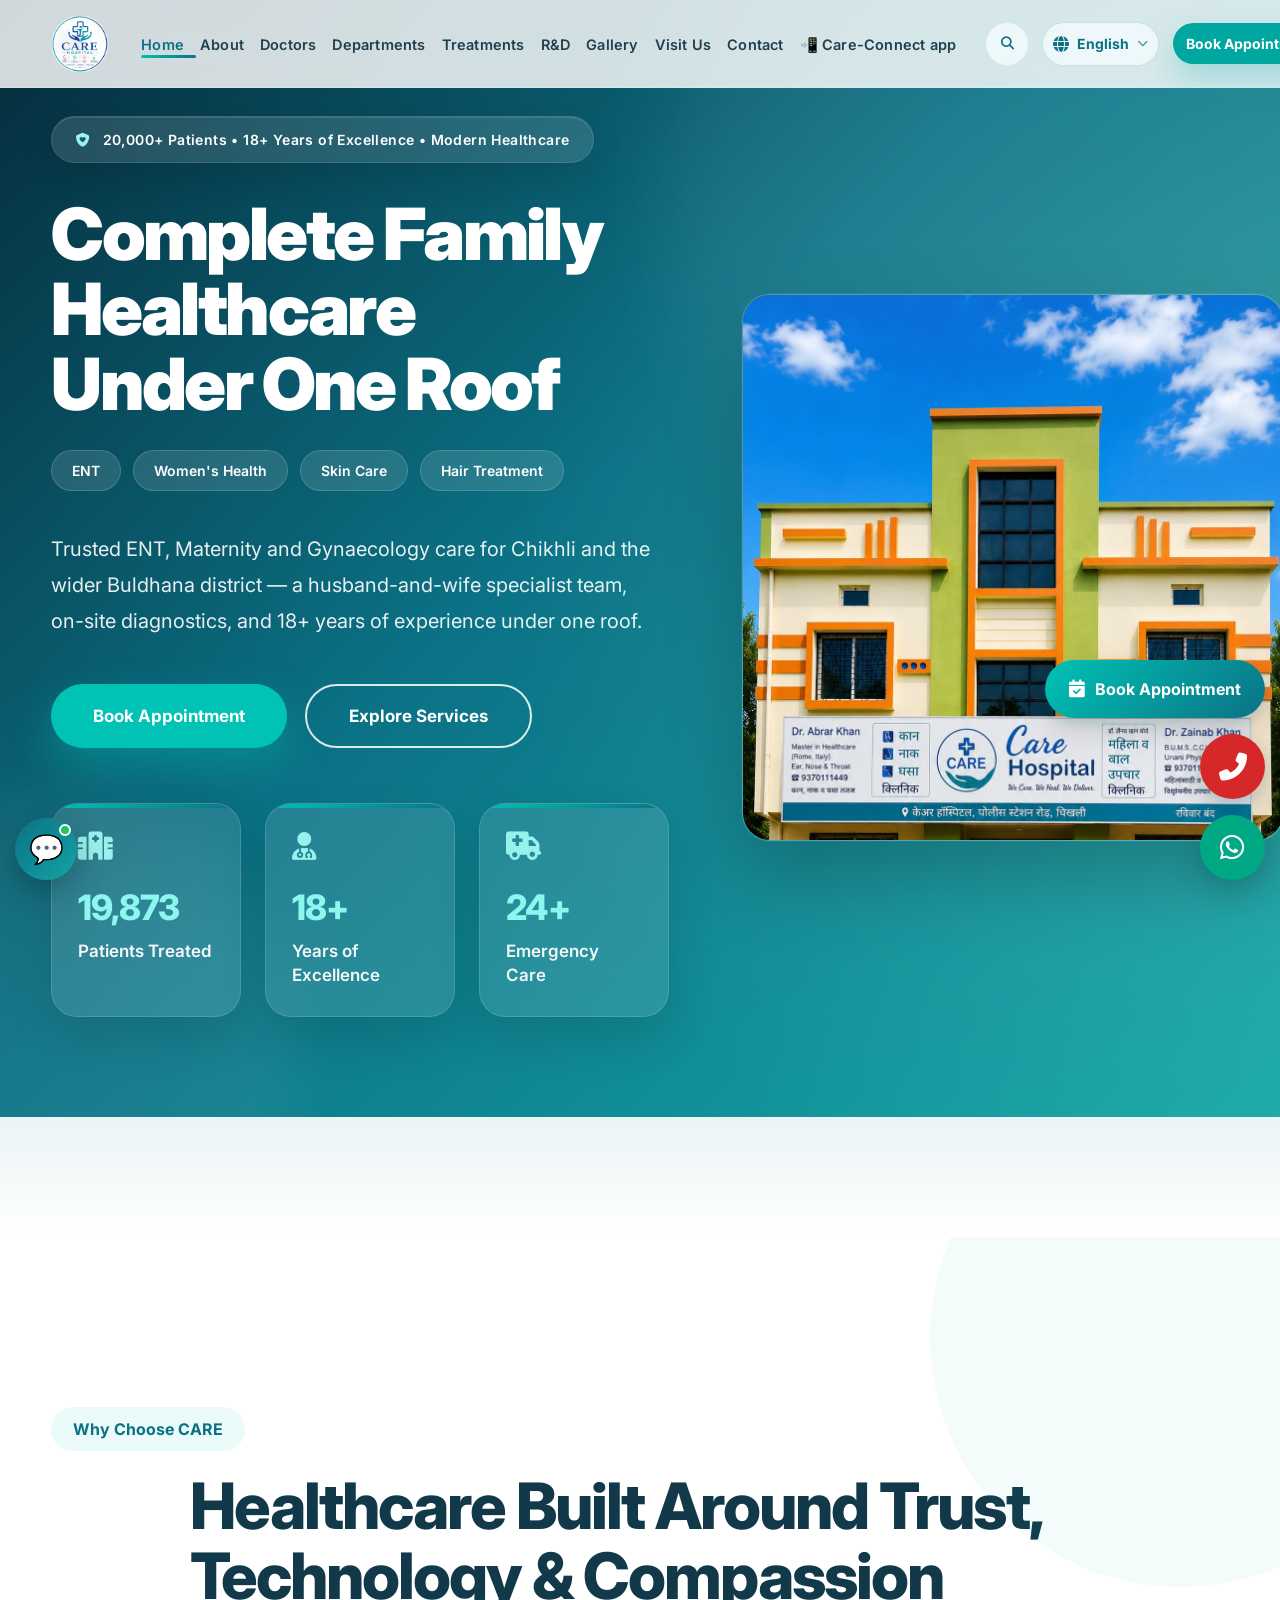
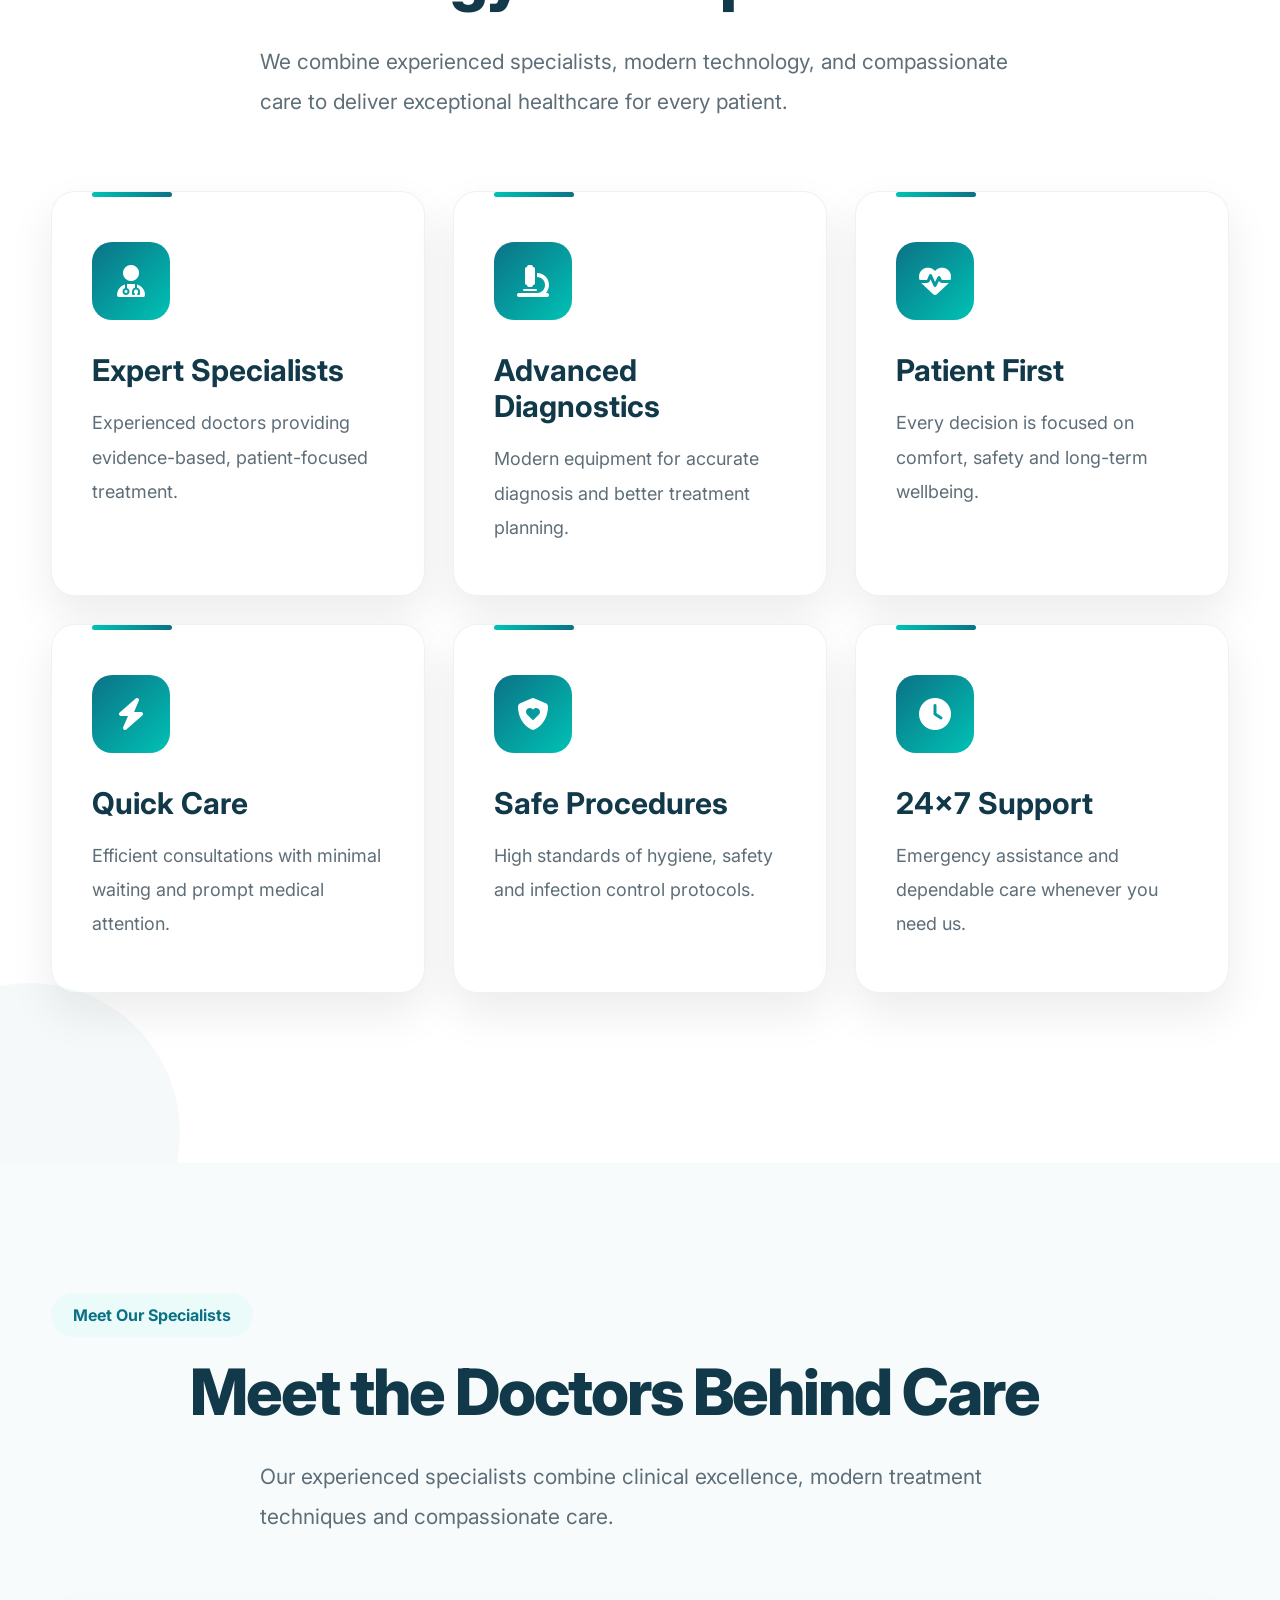
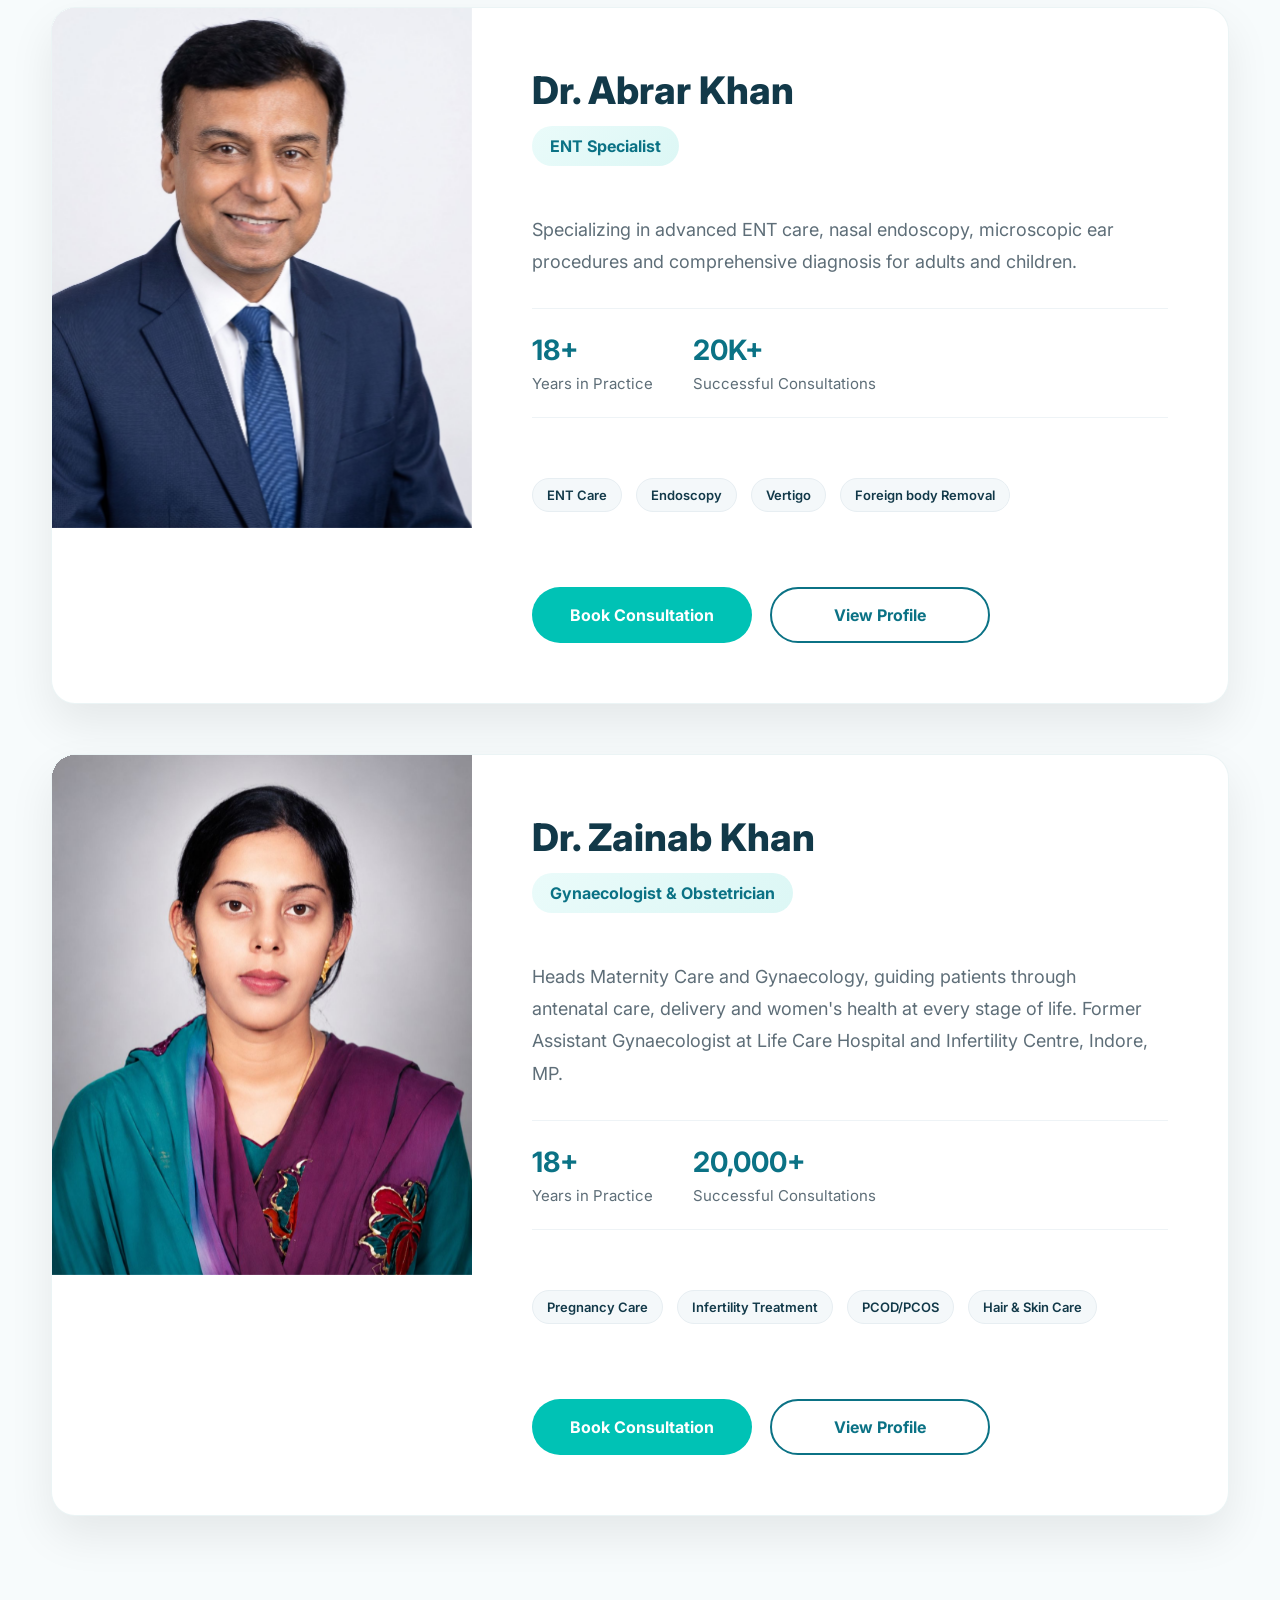
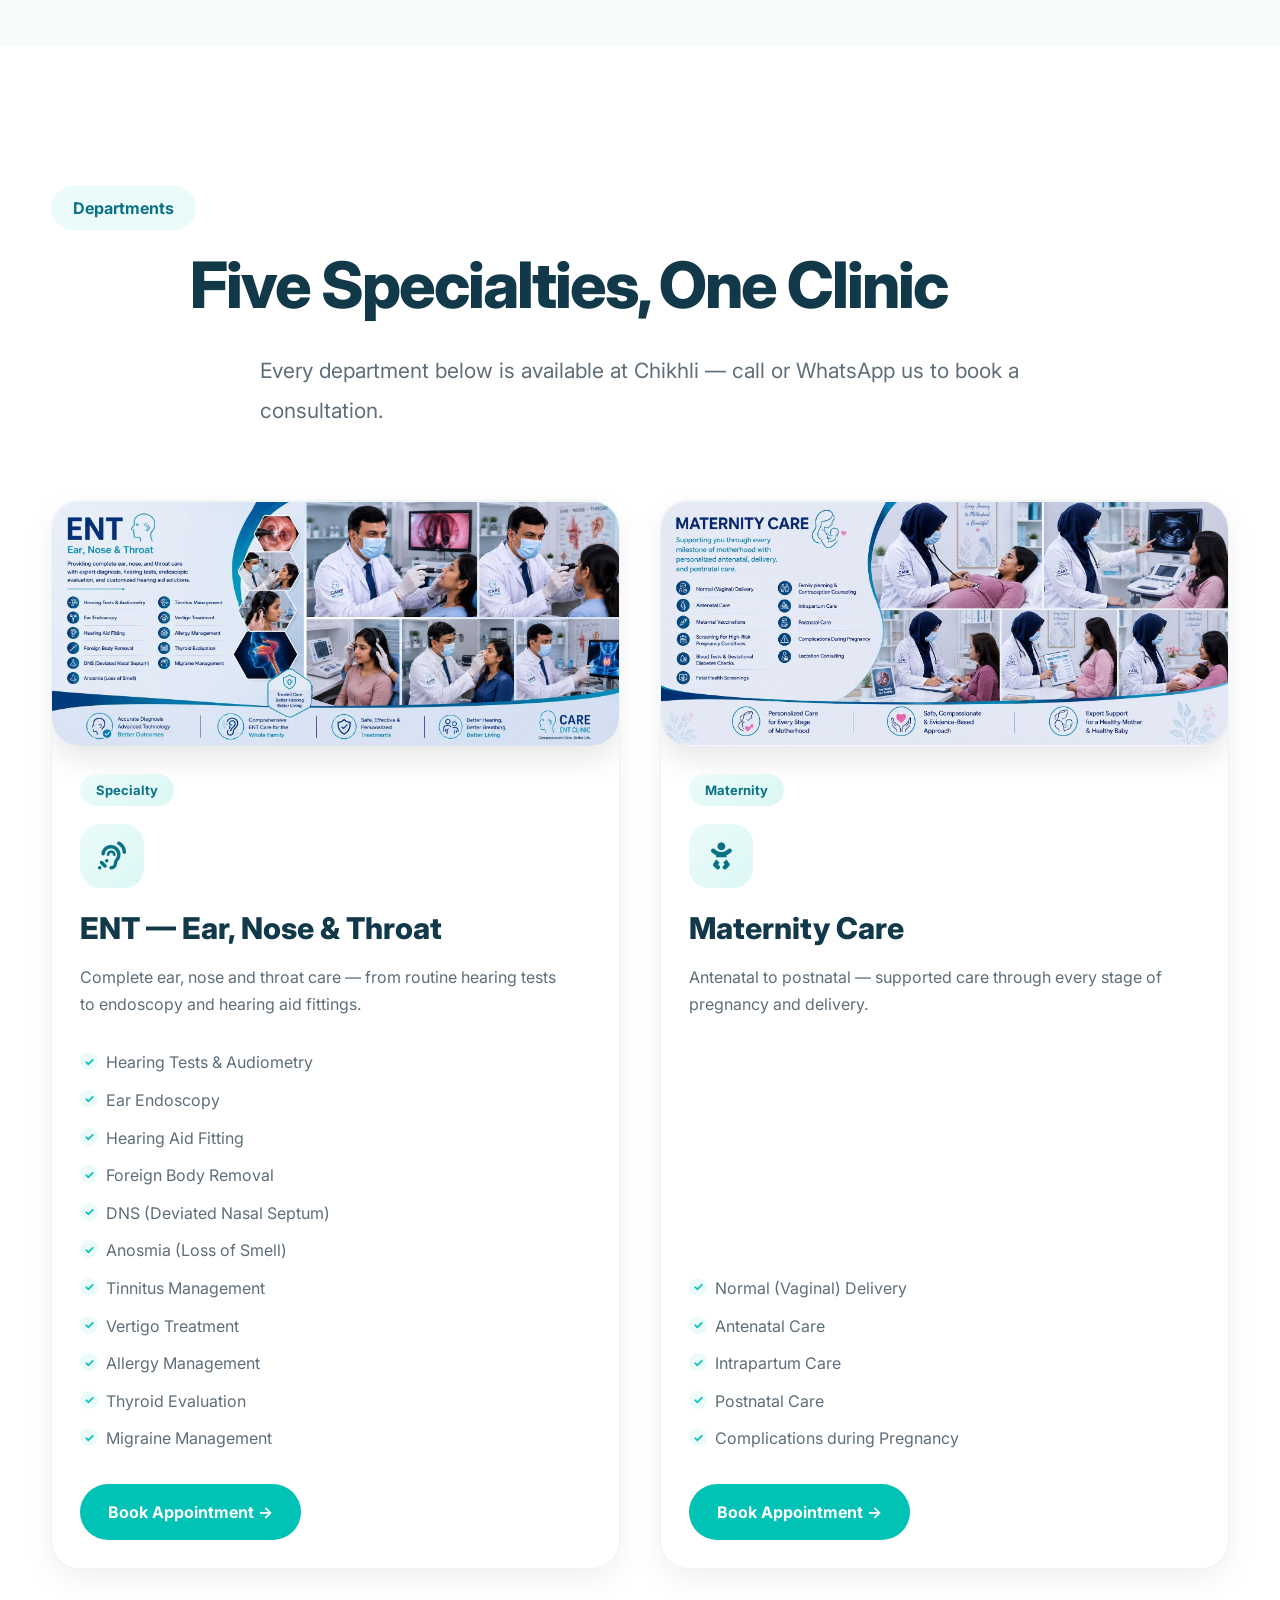
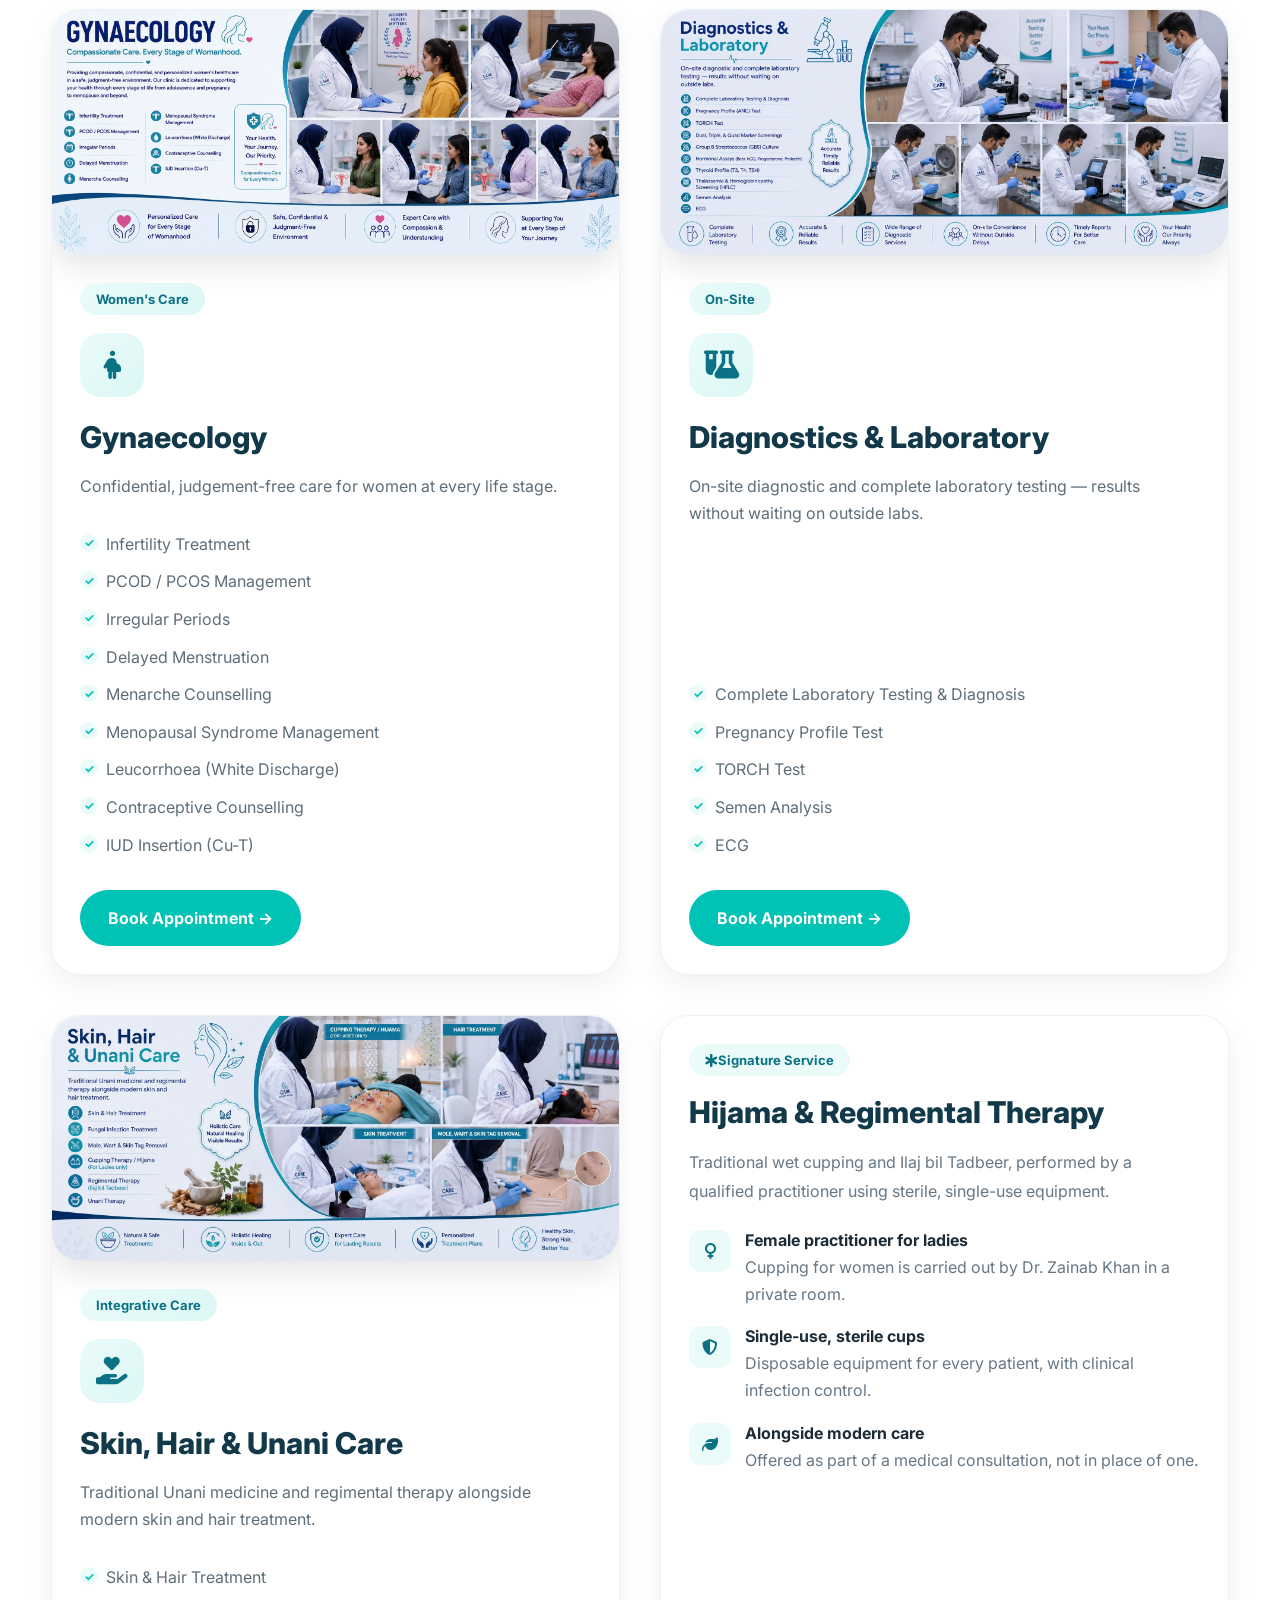
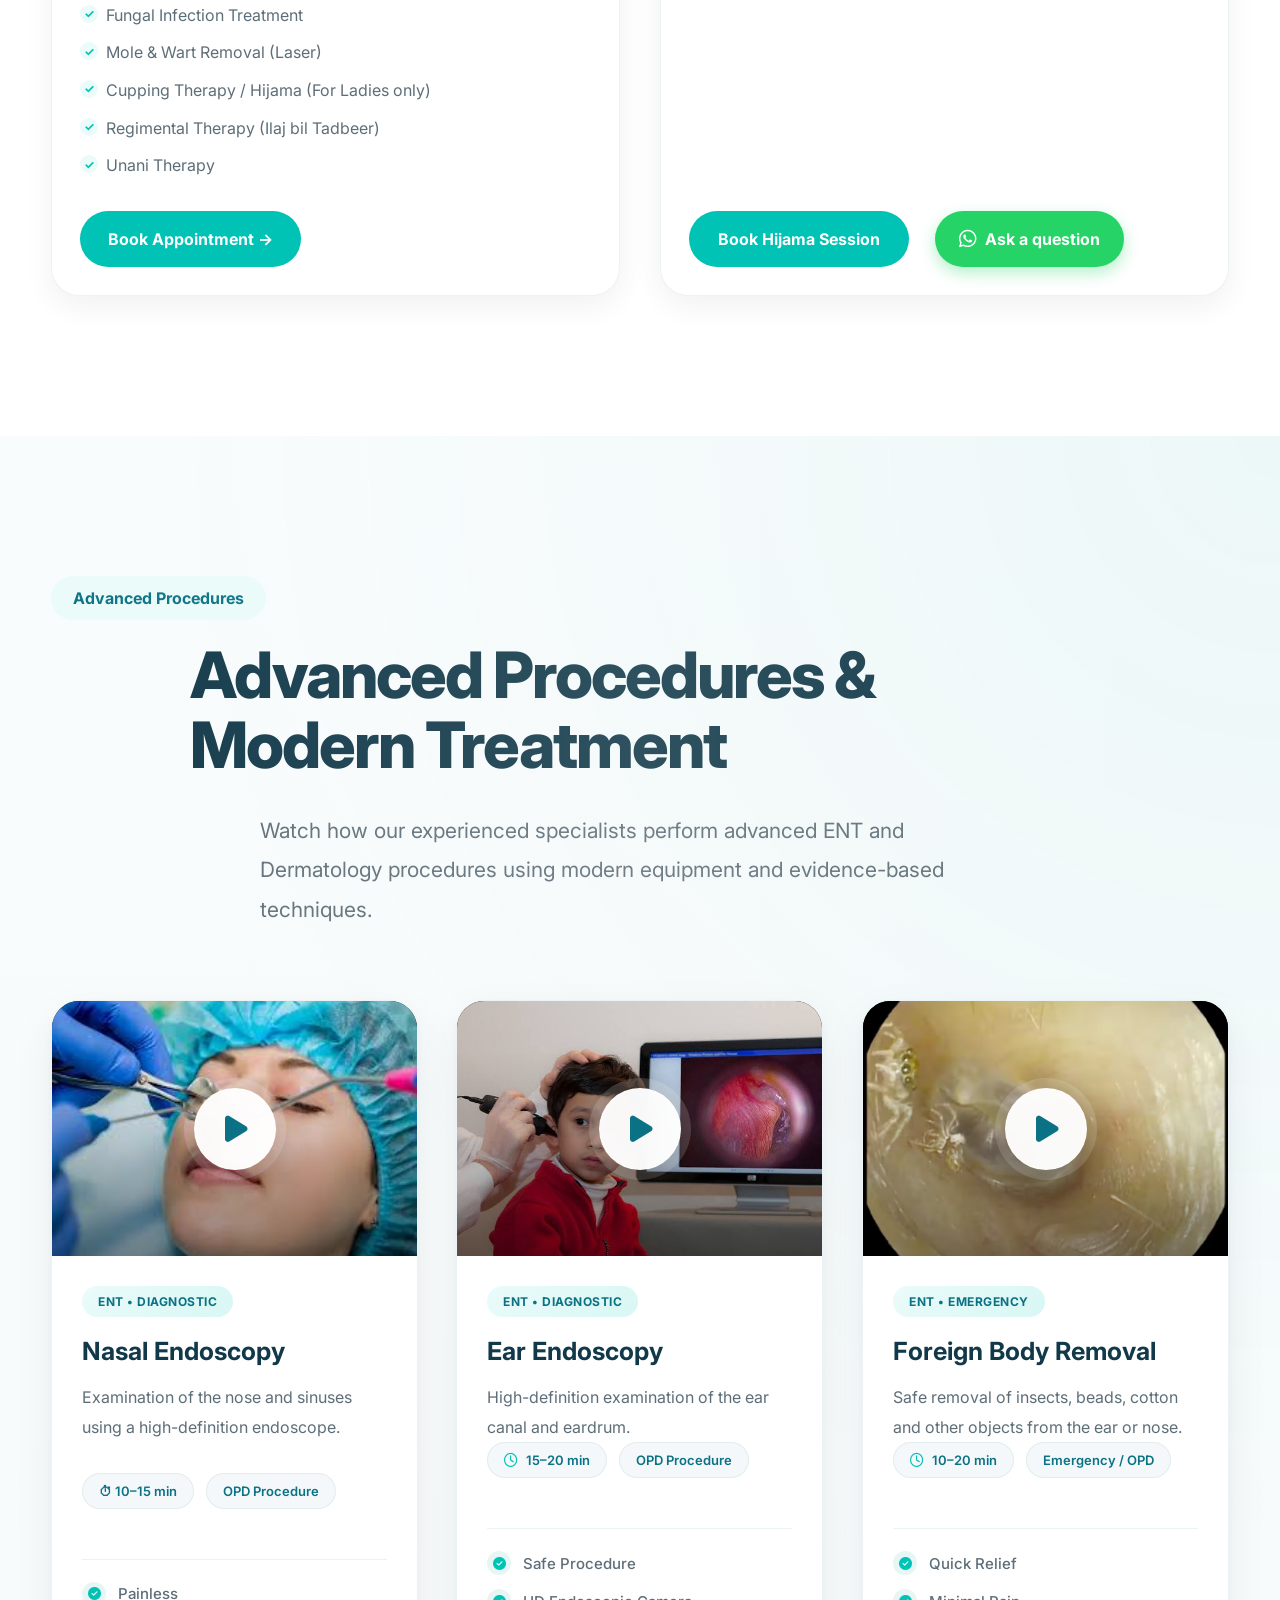
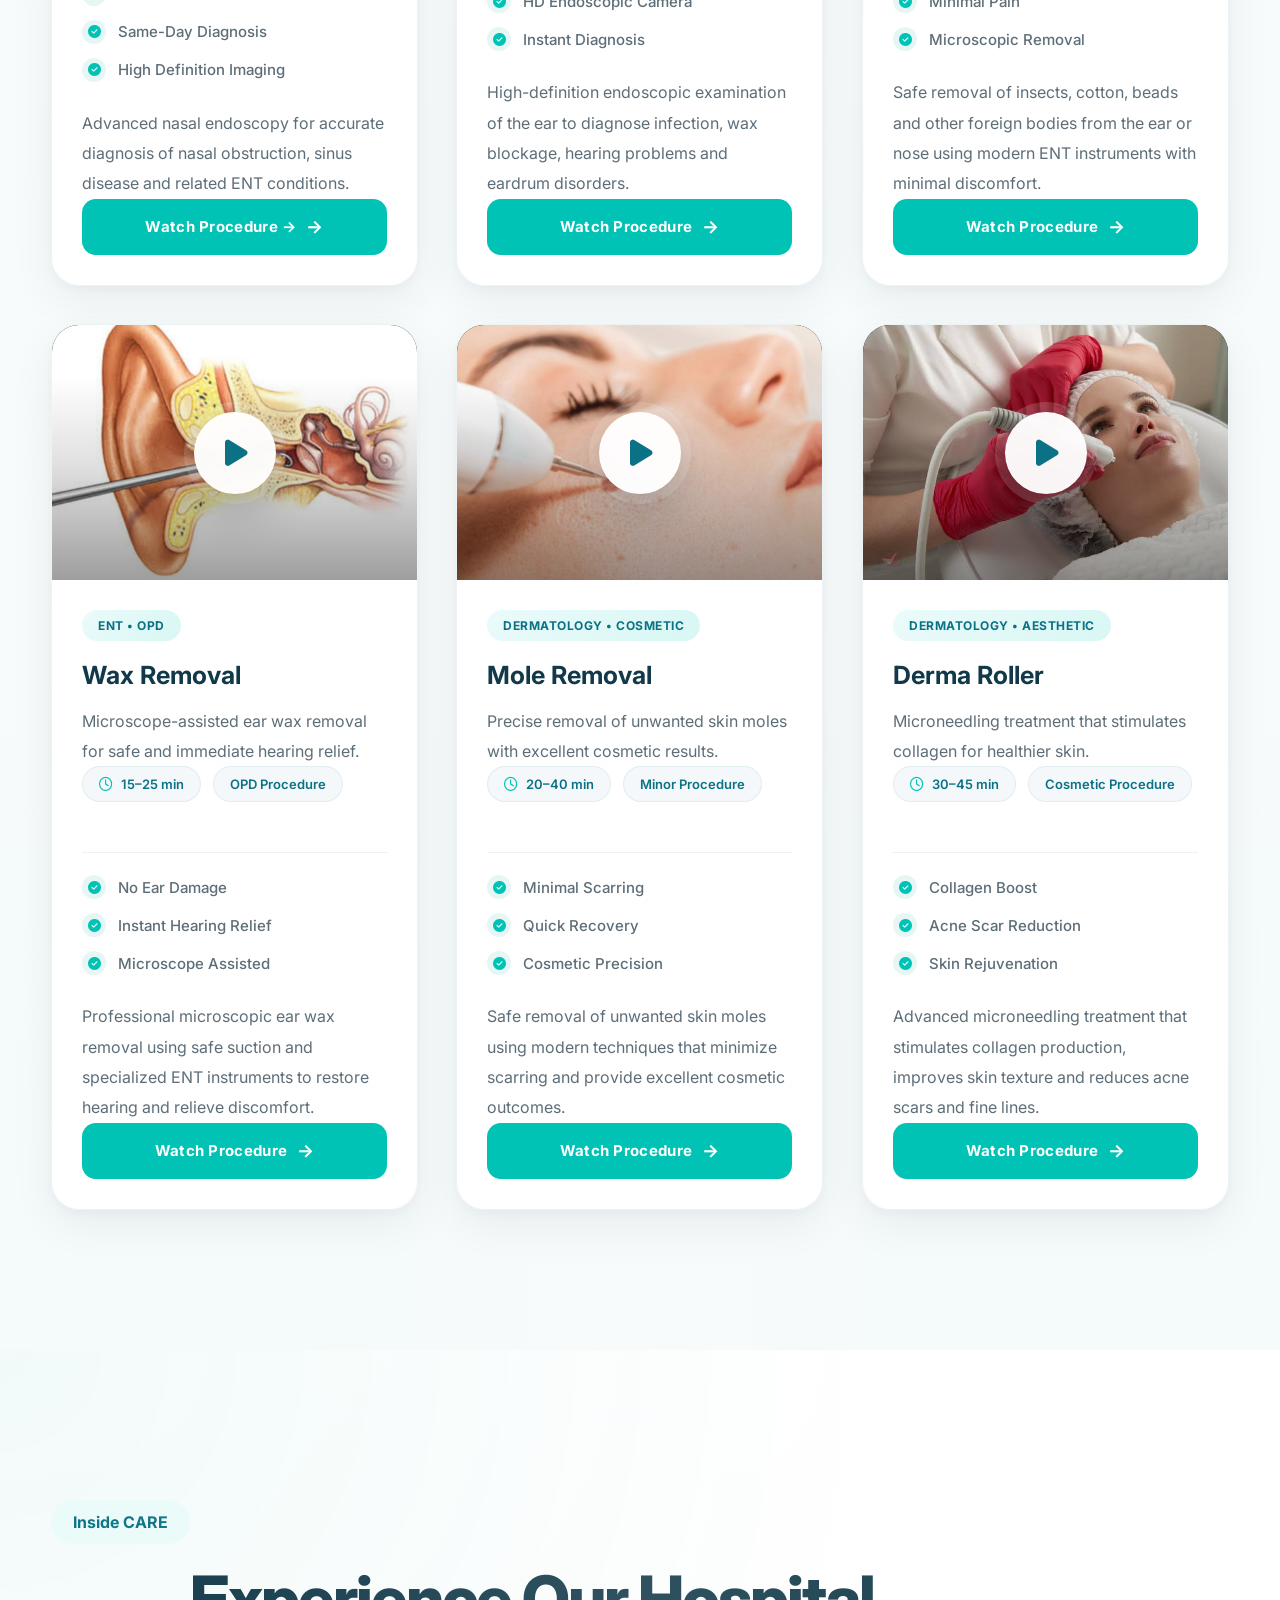
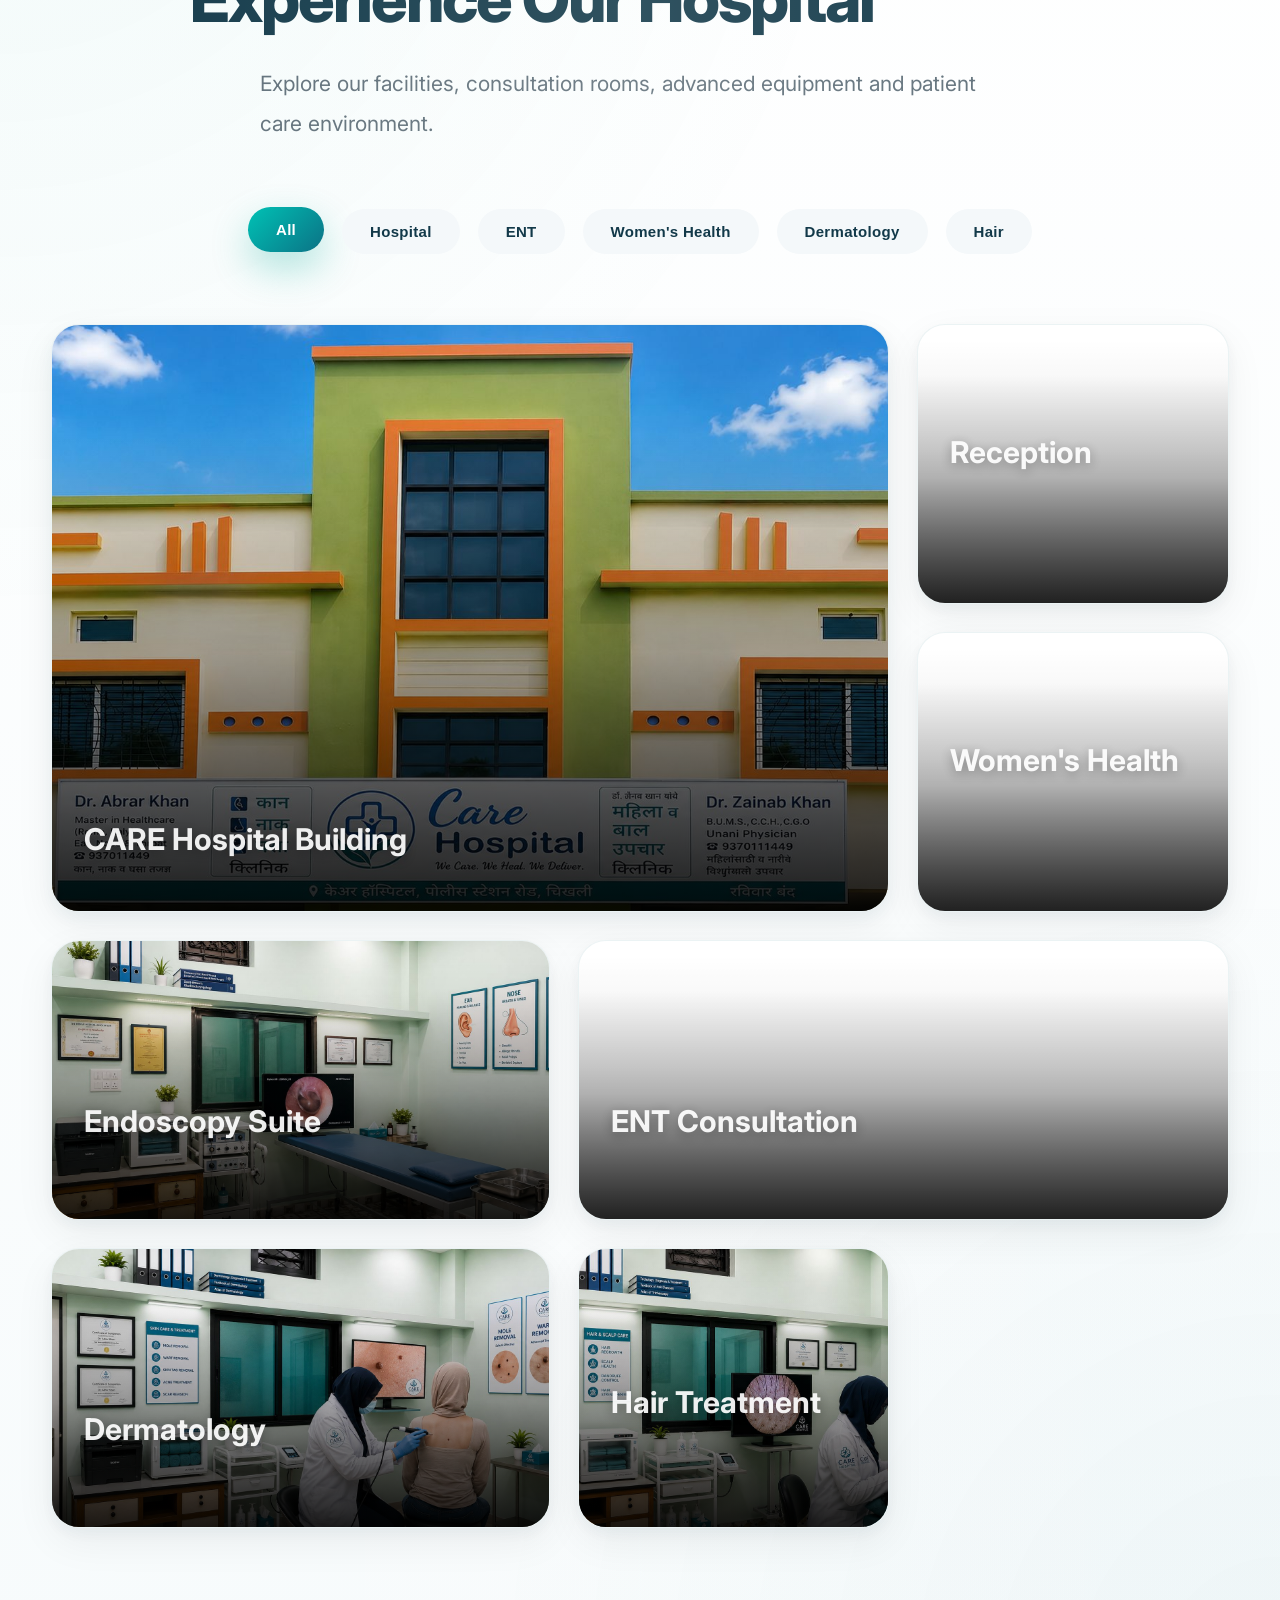
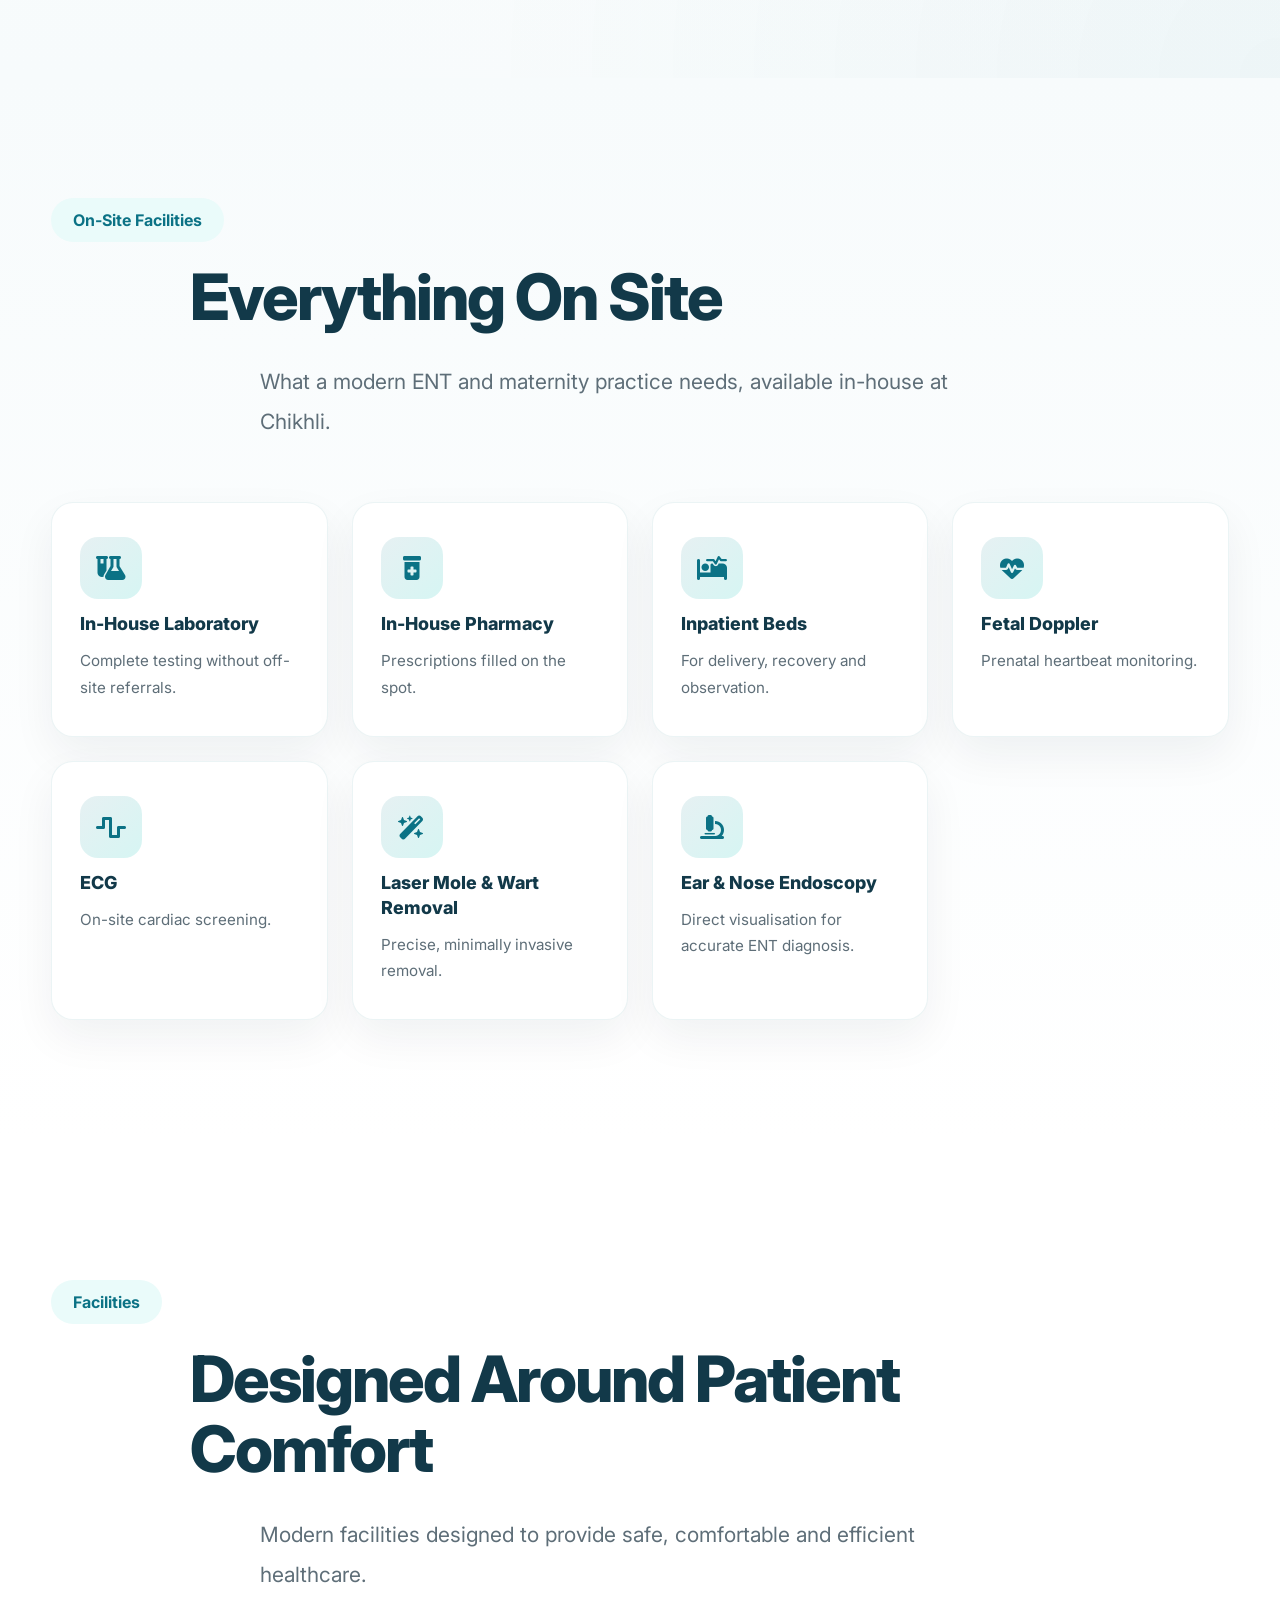
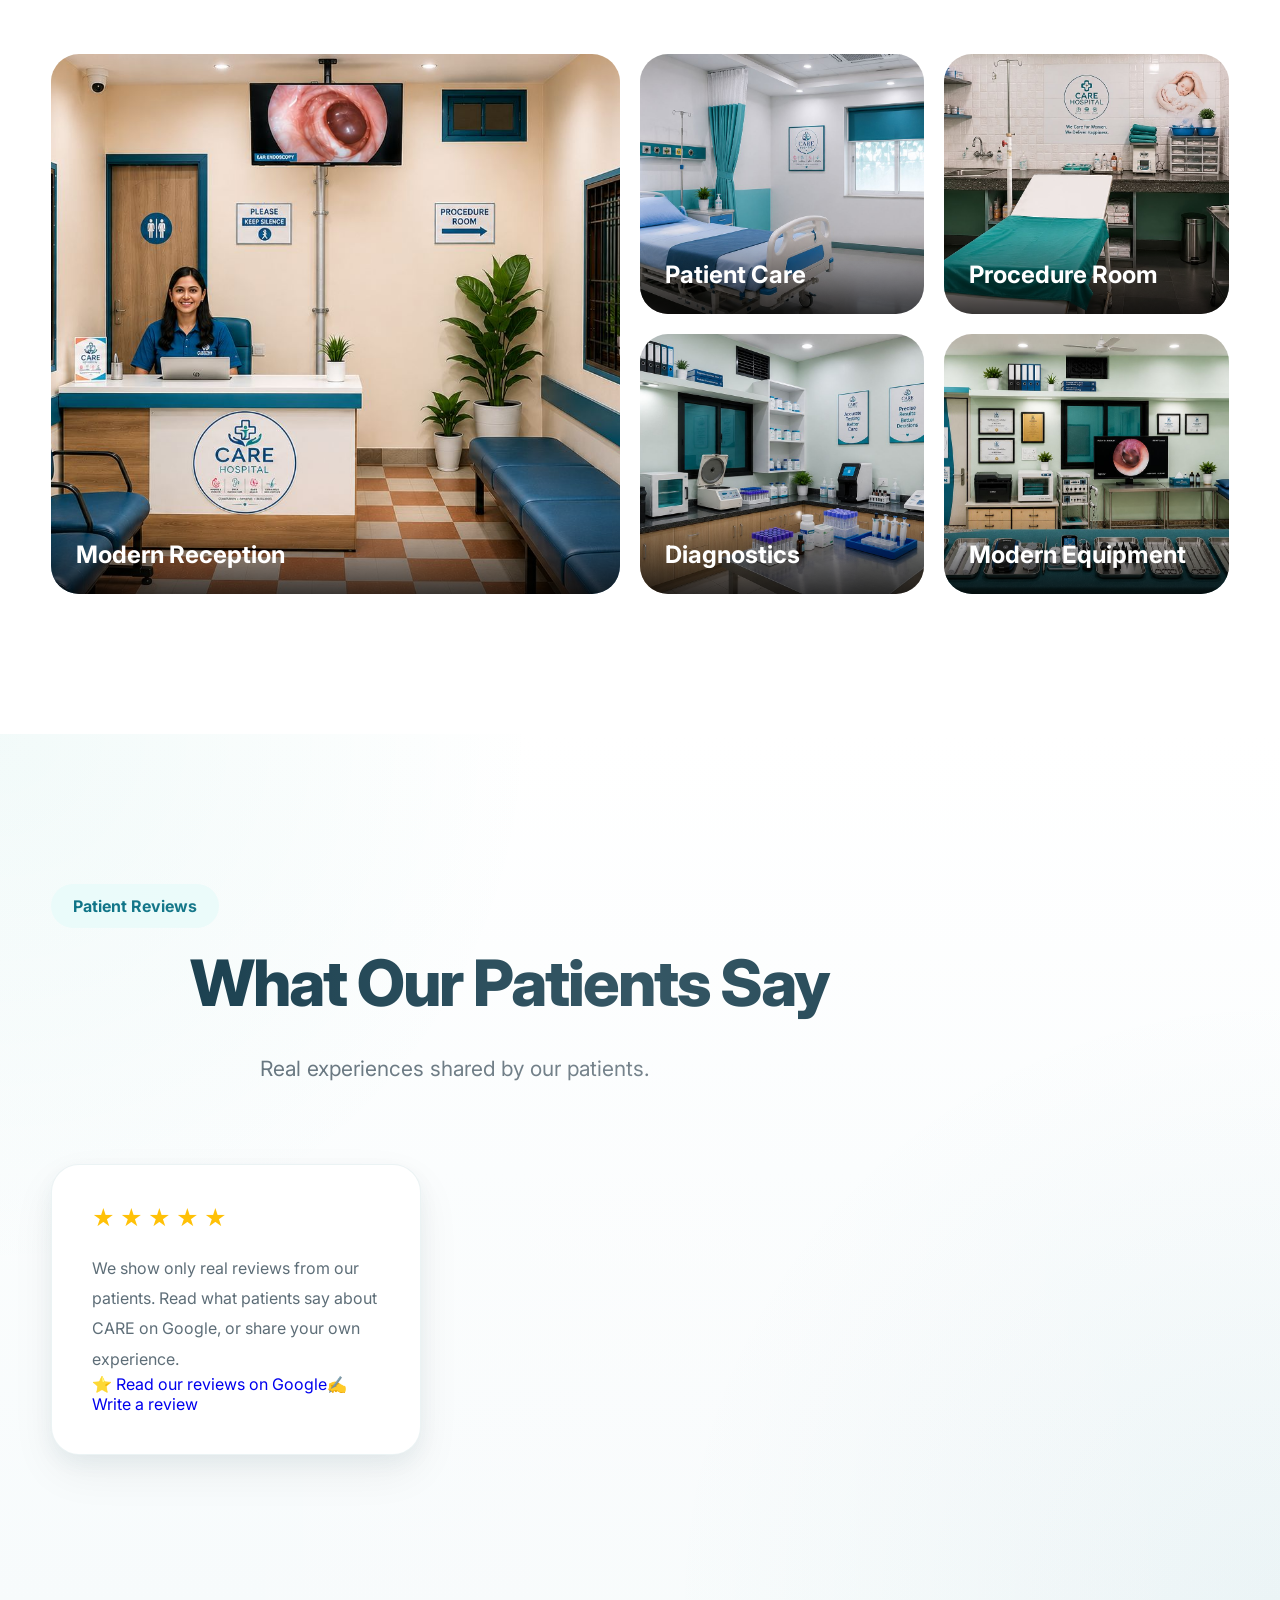
==== commit 2732f438: "added App Button" ====
--- a/index.html
+++ b/index.html
@@ -223,6 +223,8 @@
 
 <li><a href="#contact">Contact</a></li>
 
+<li><a href="app.html">📲 Care-Connect app</a><li>
+	
 </ul>
 
 <!-- Same switcher, shown inside the drawer on phones/tablets -->
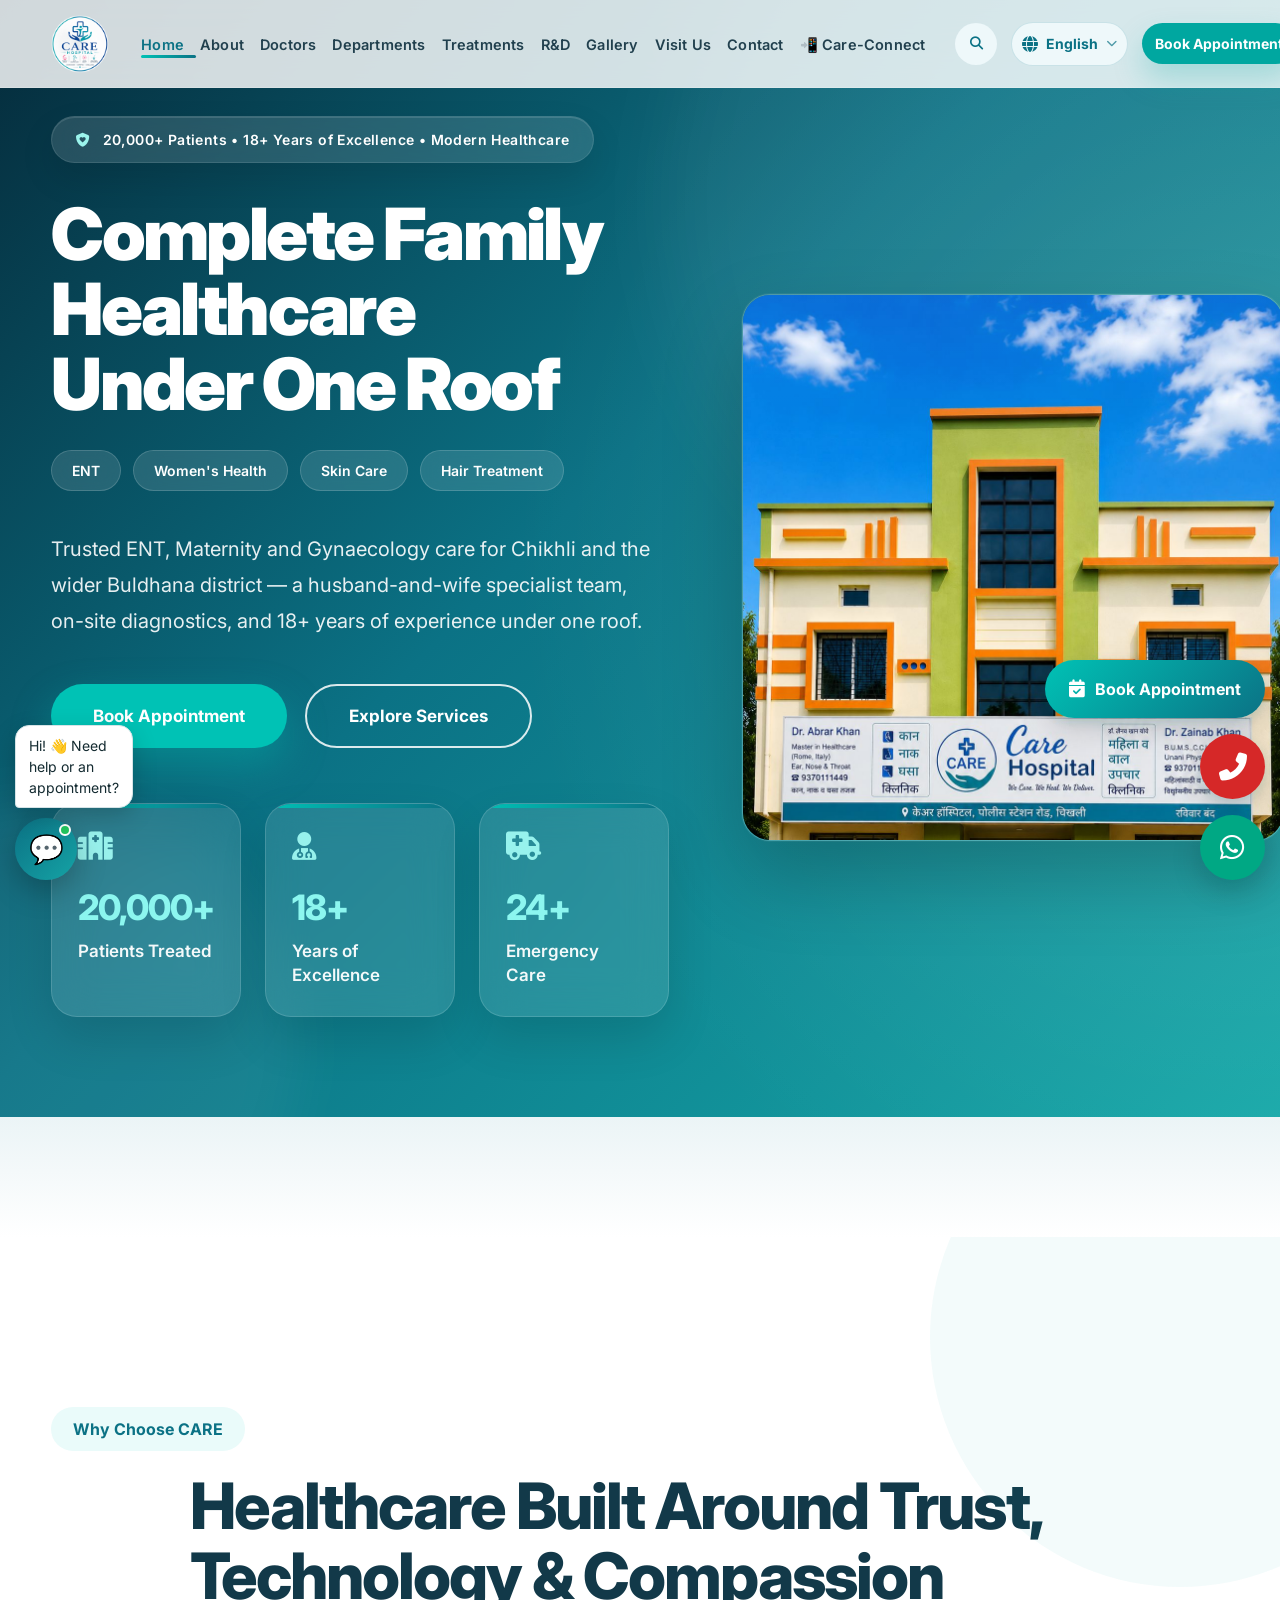
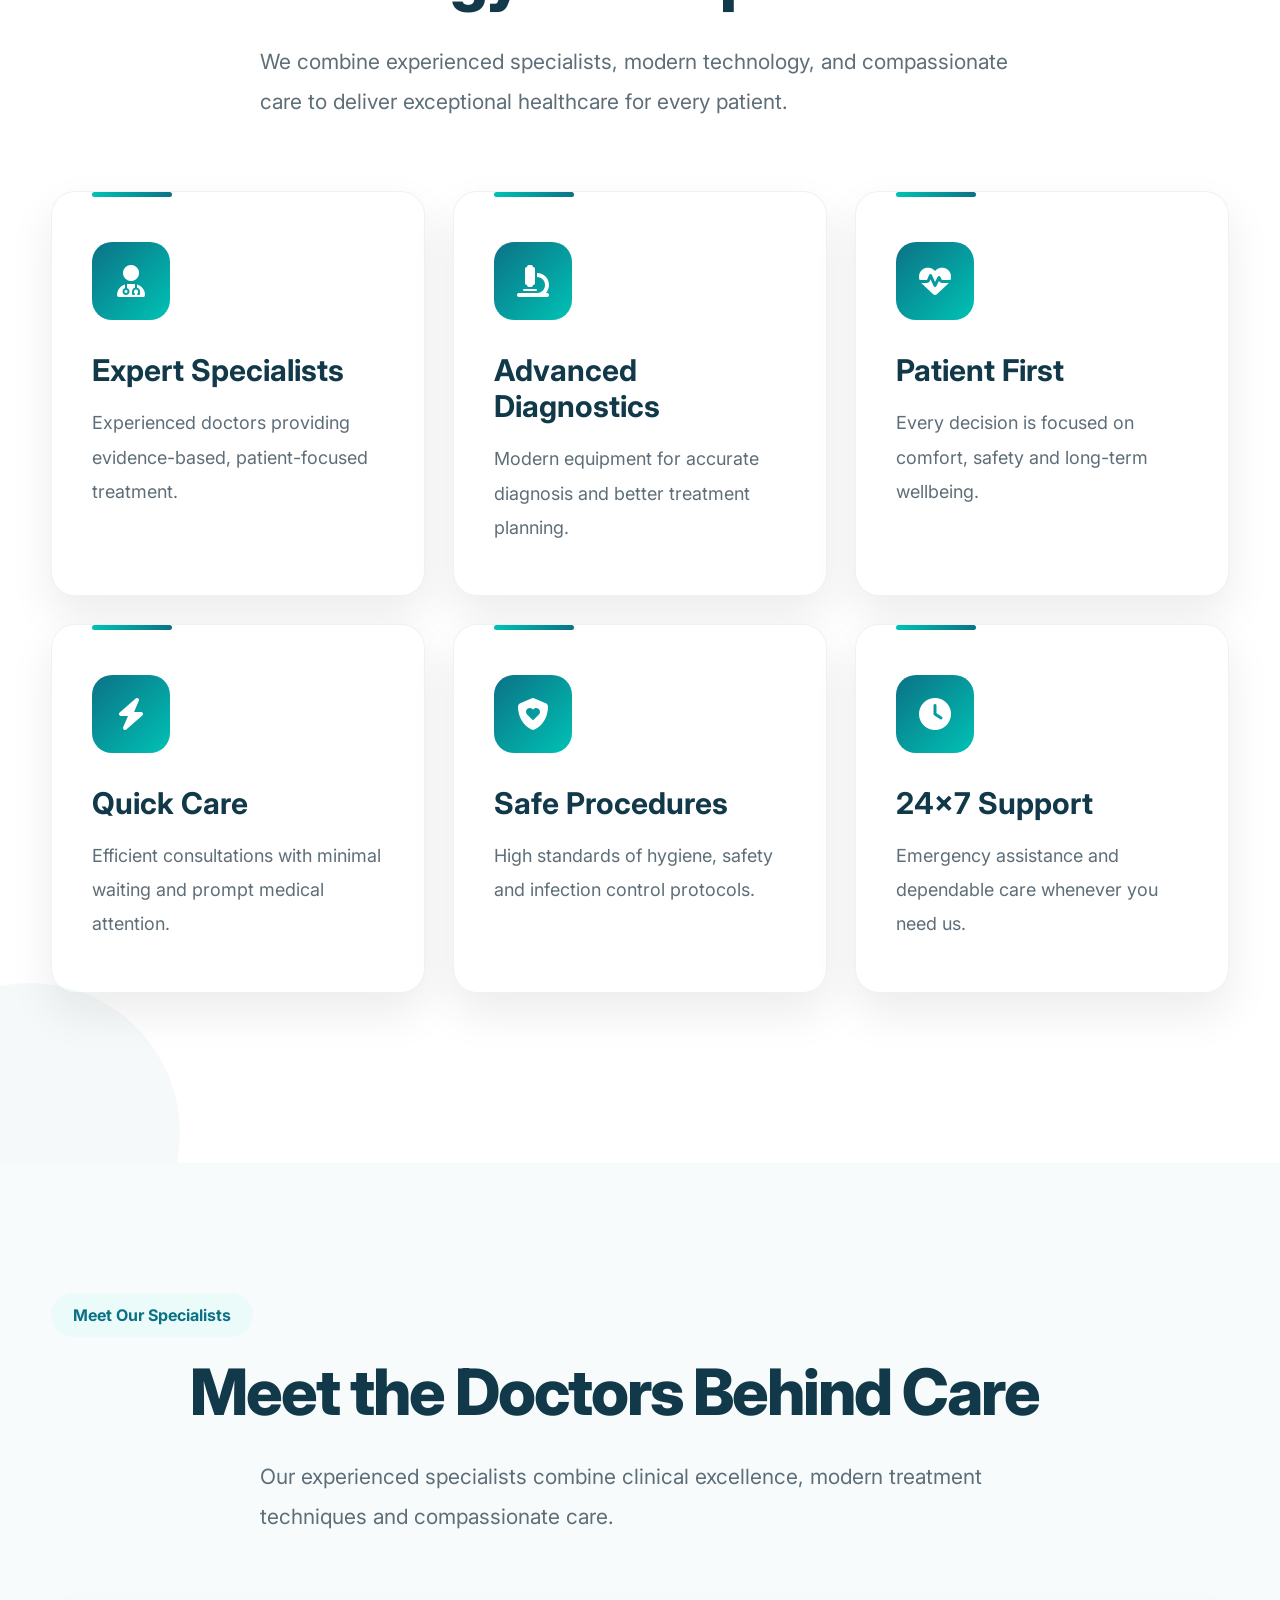
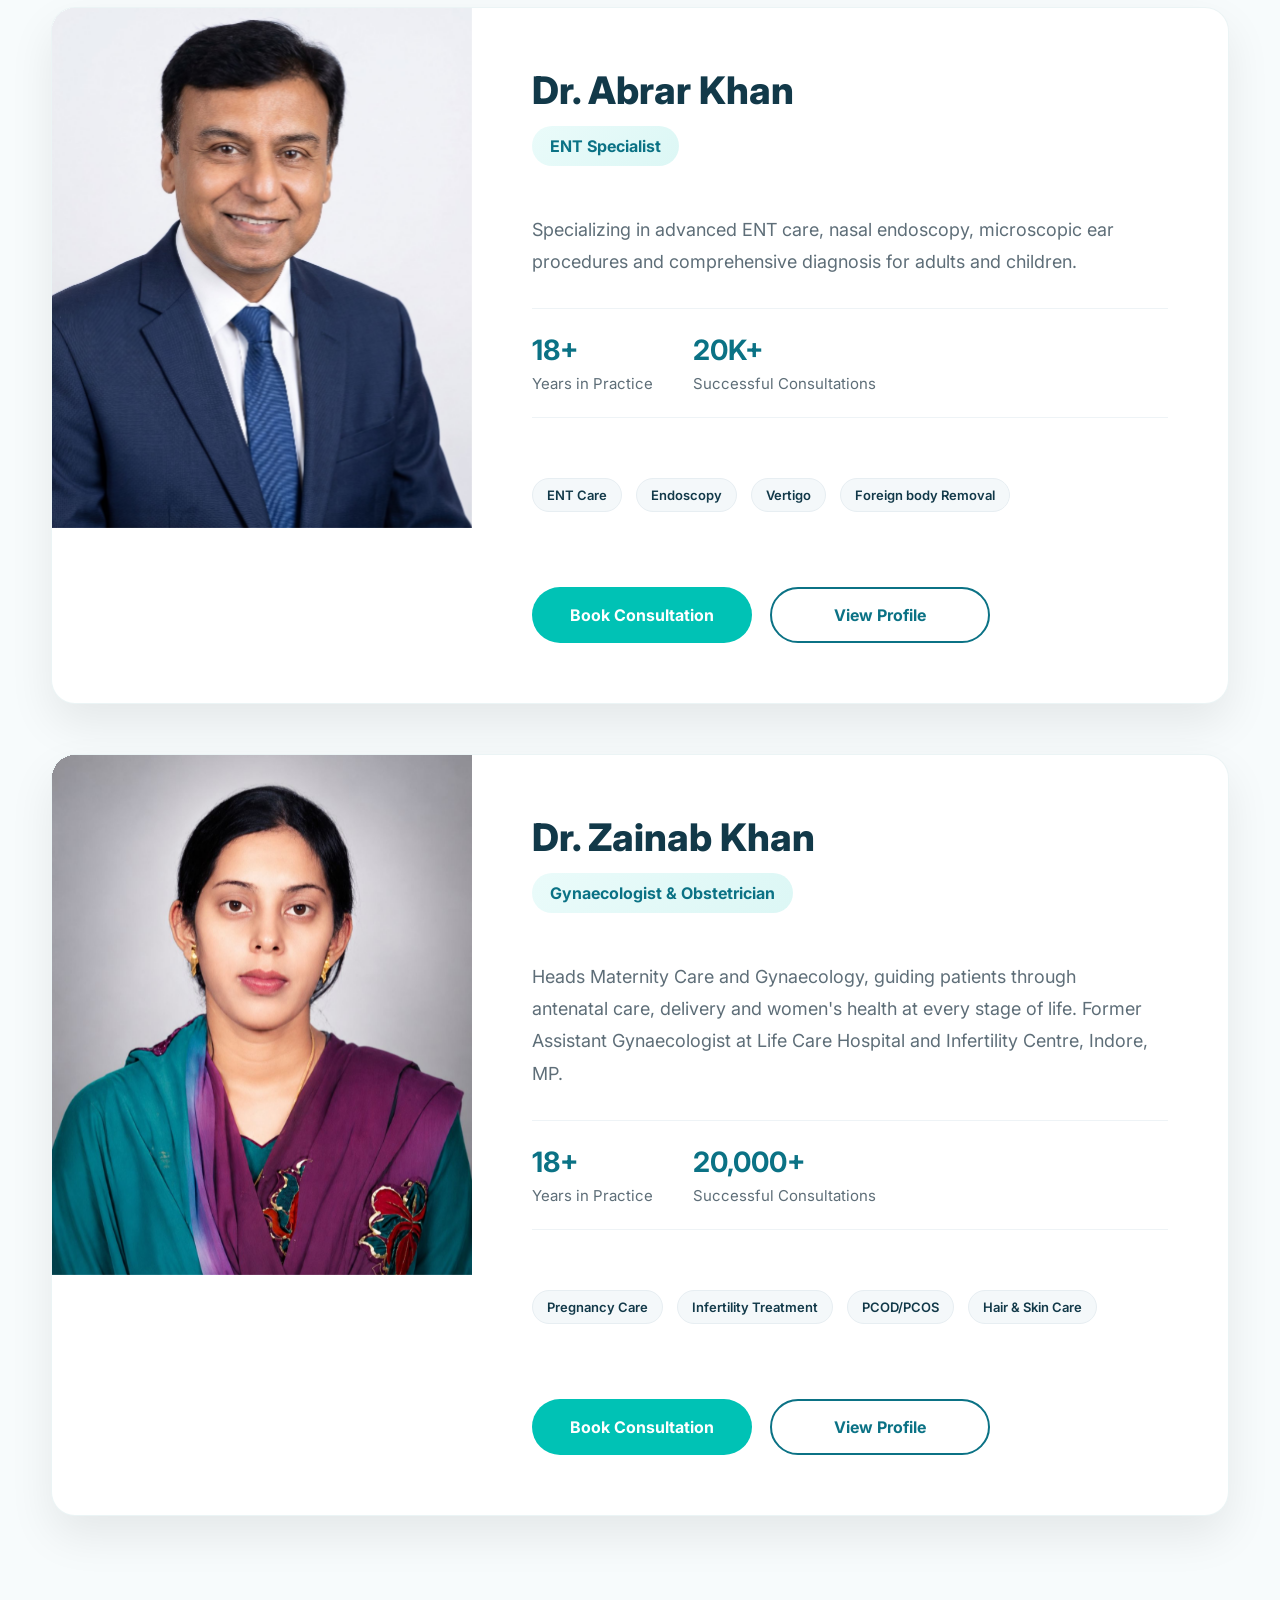
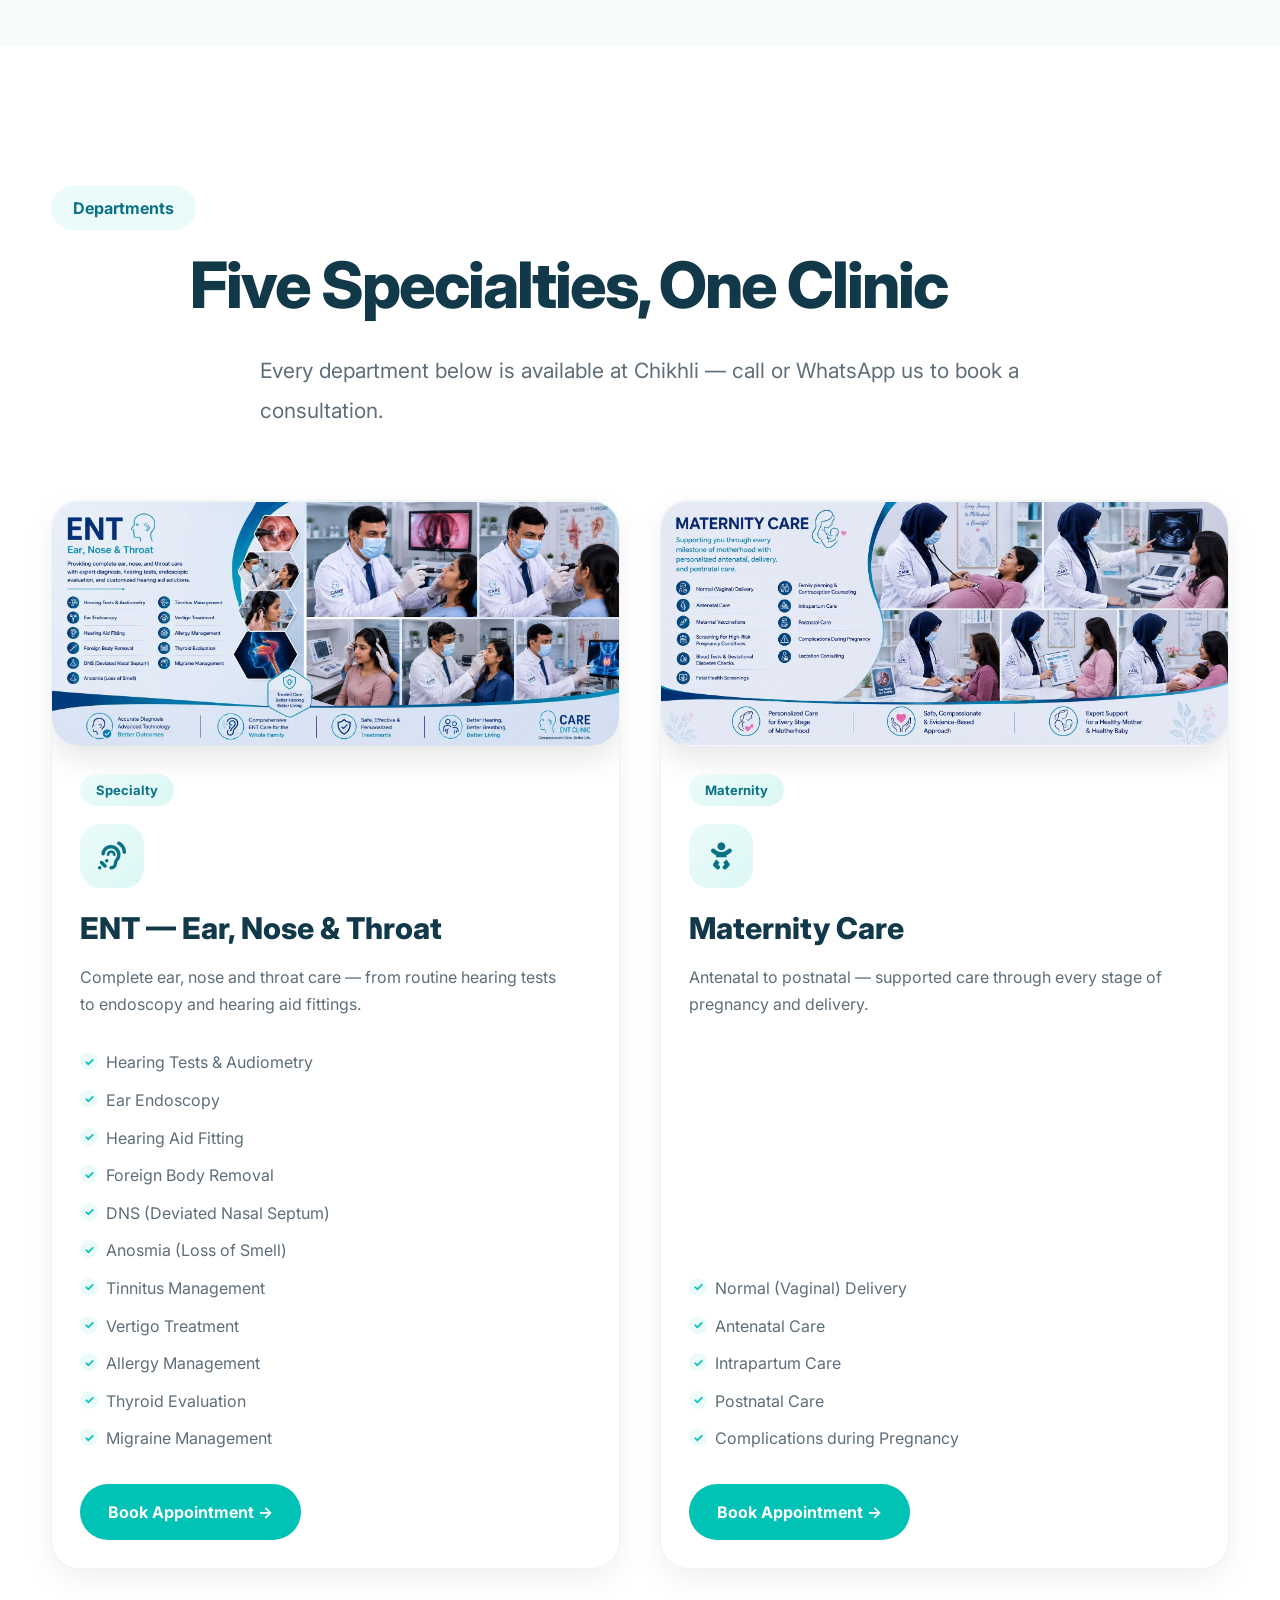
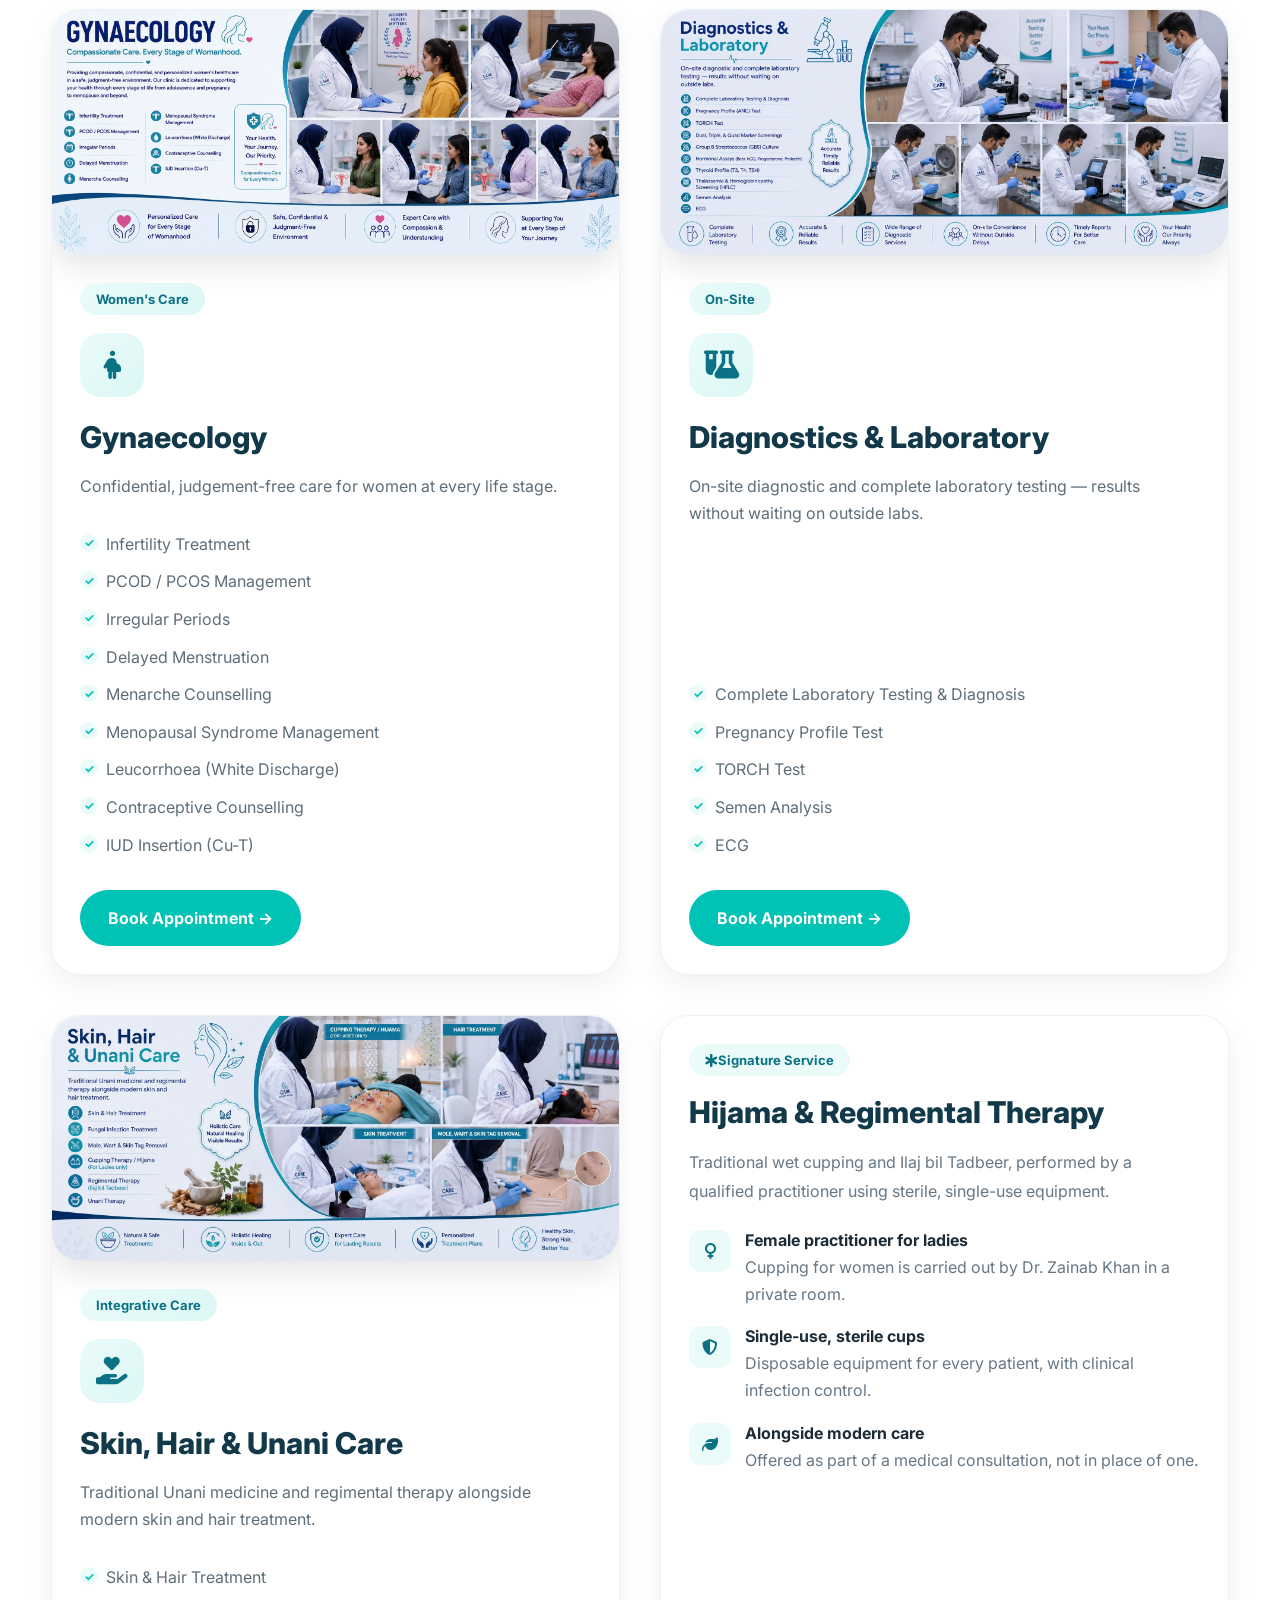
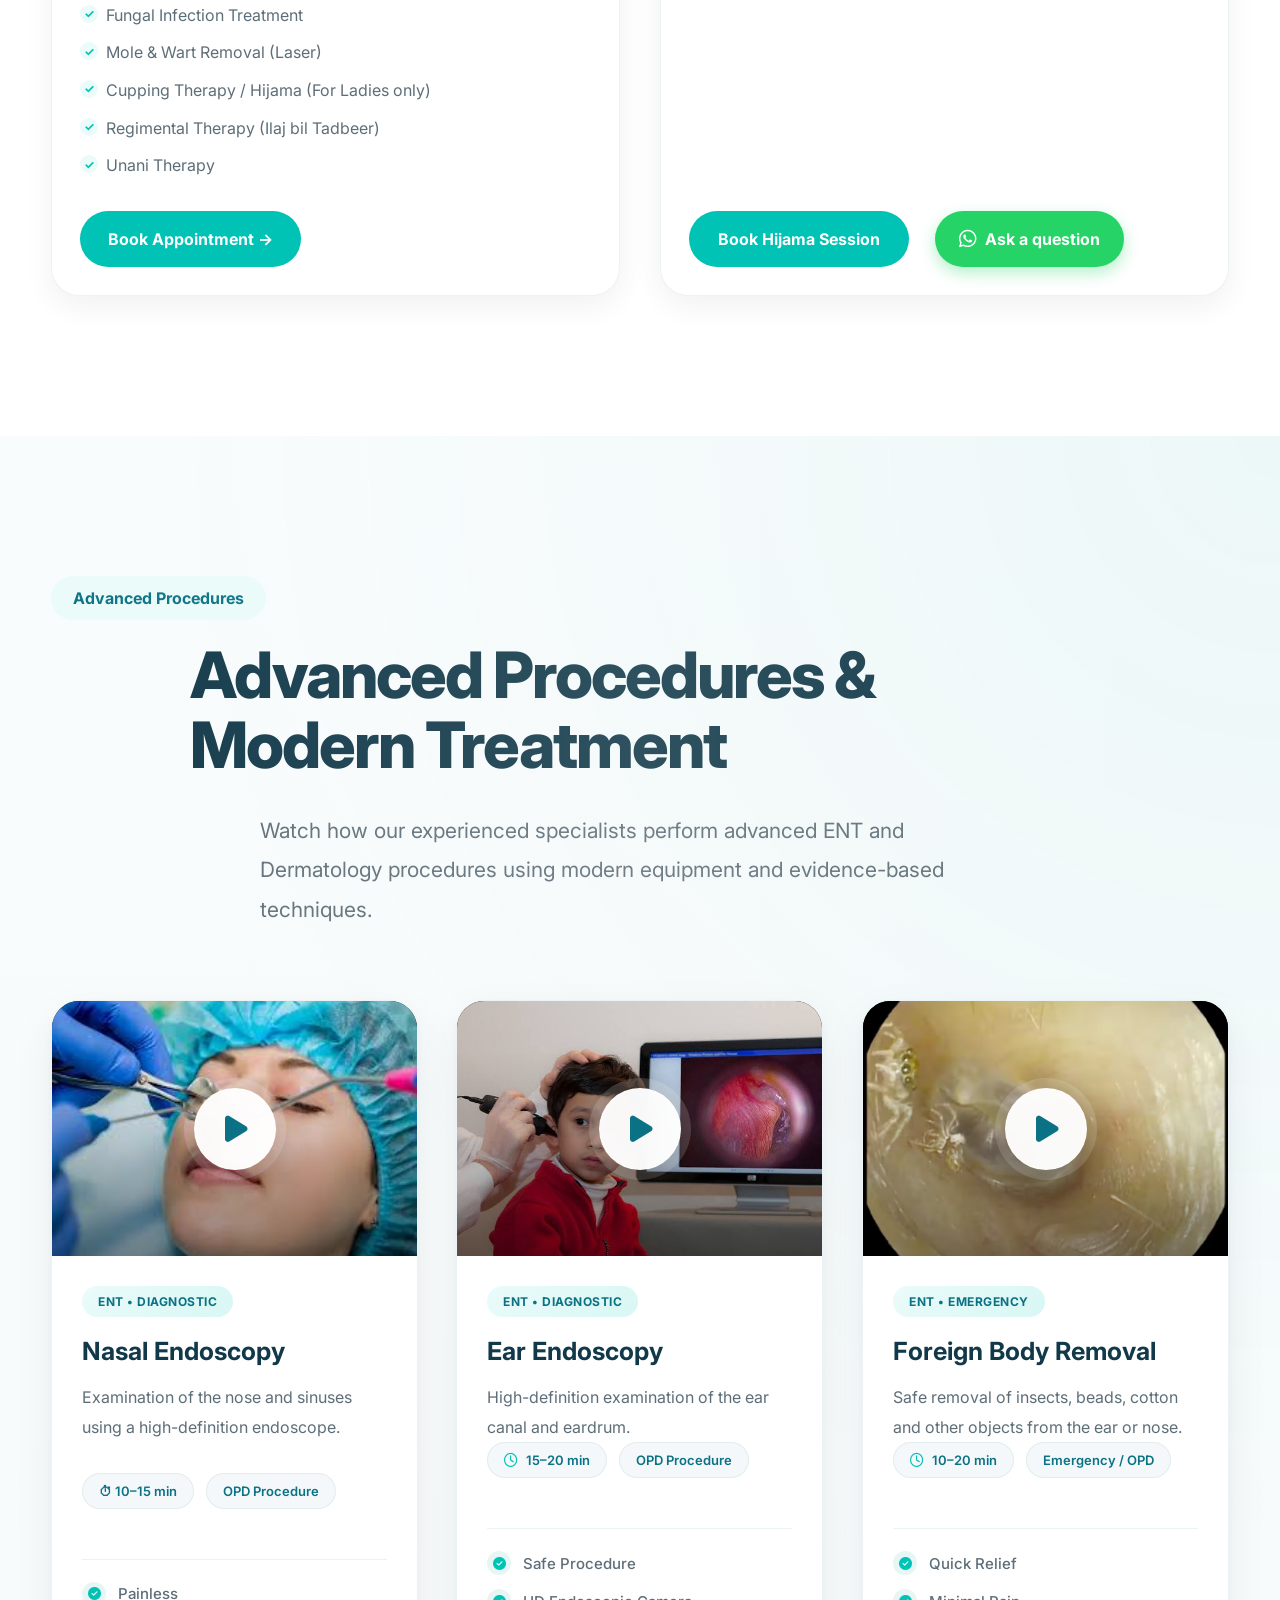
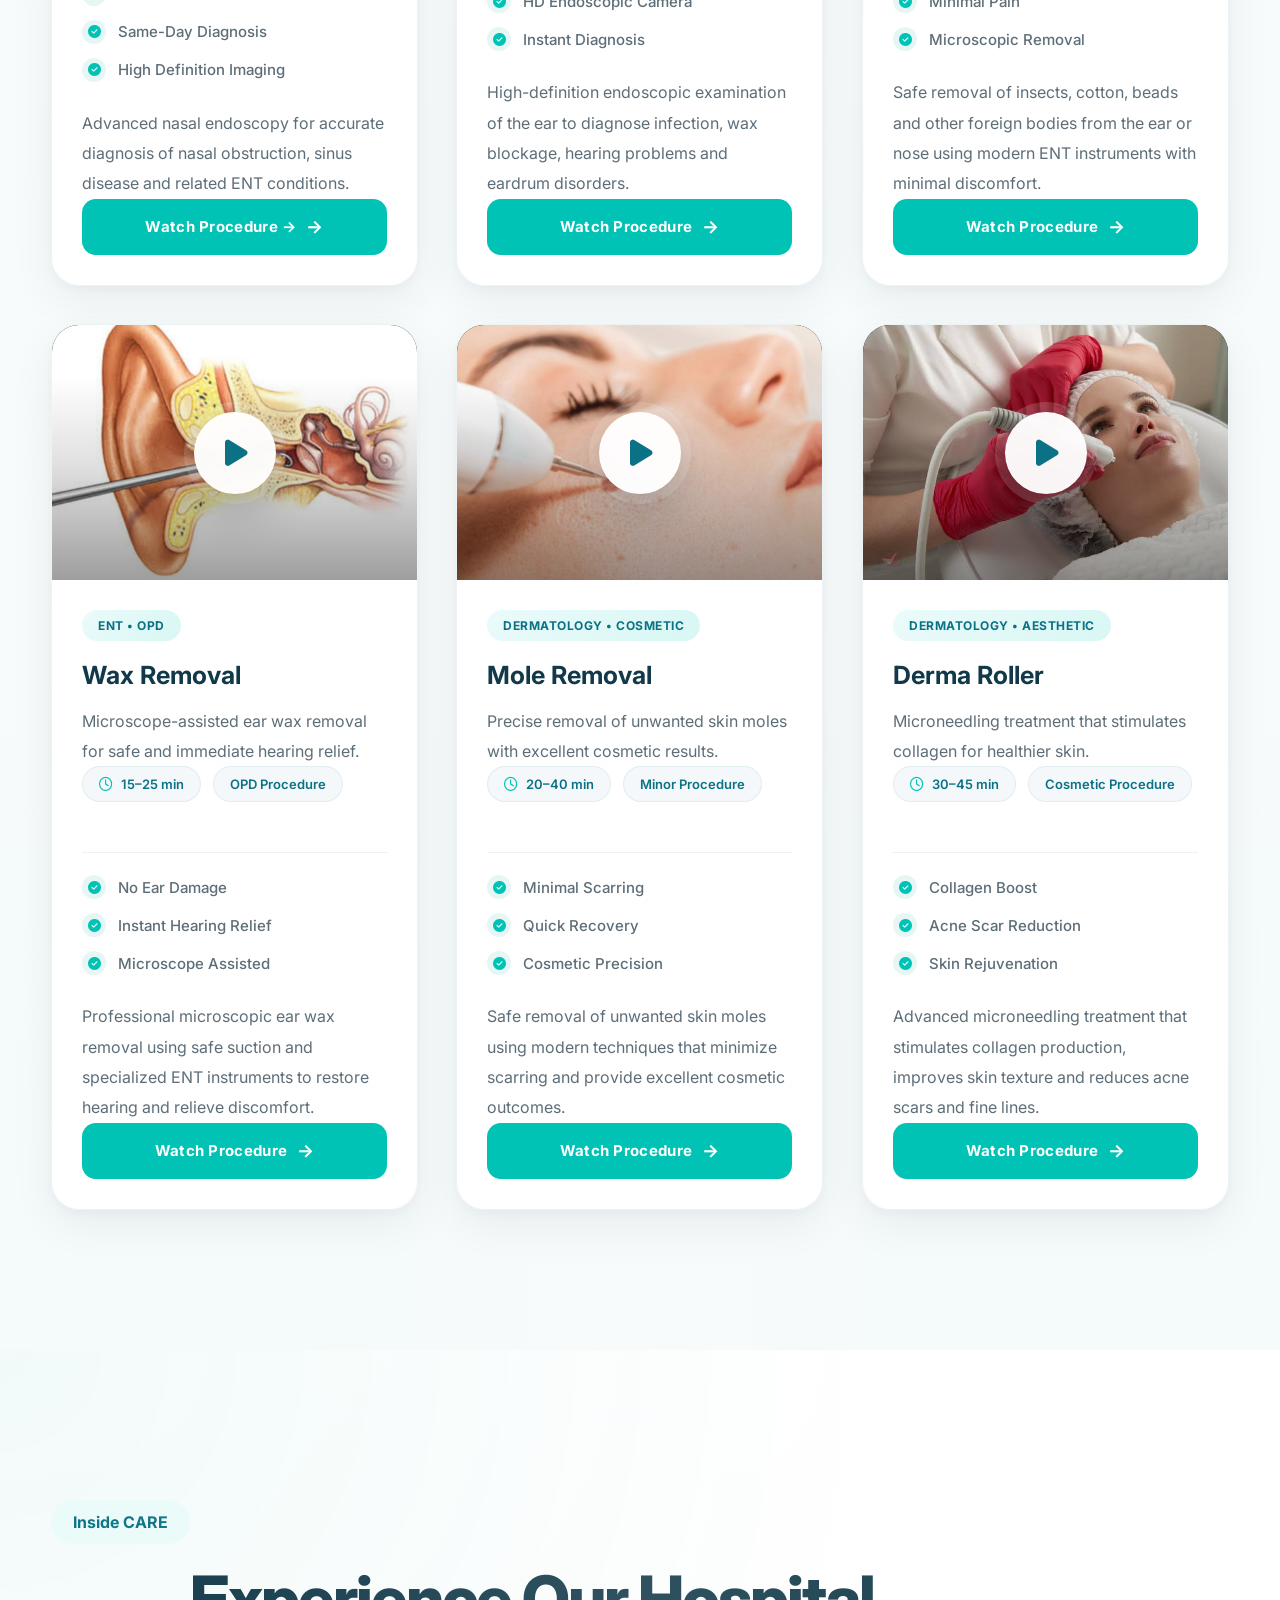
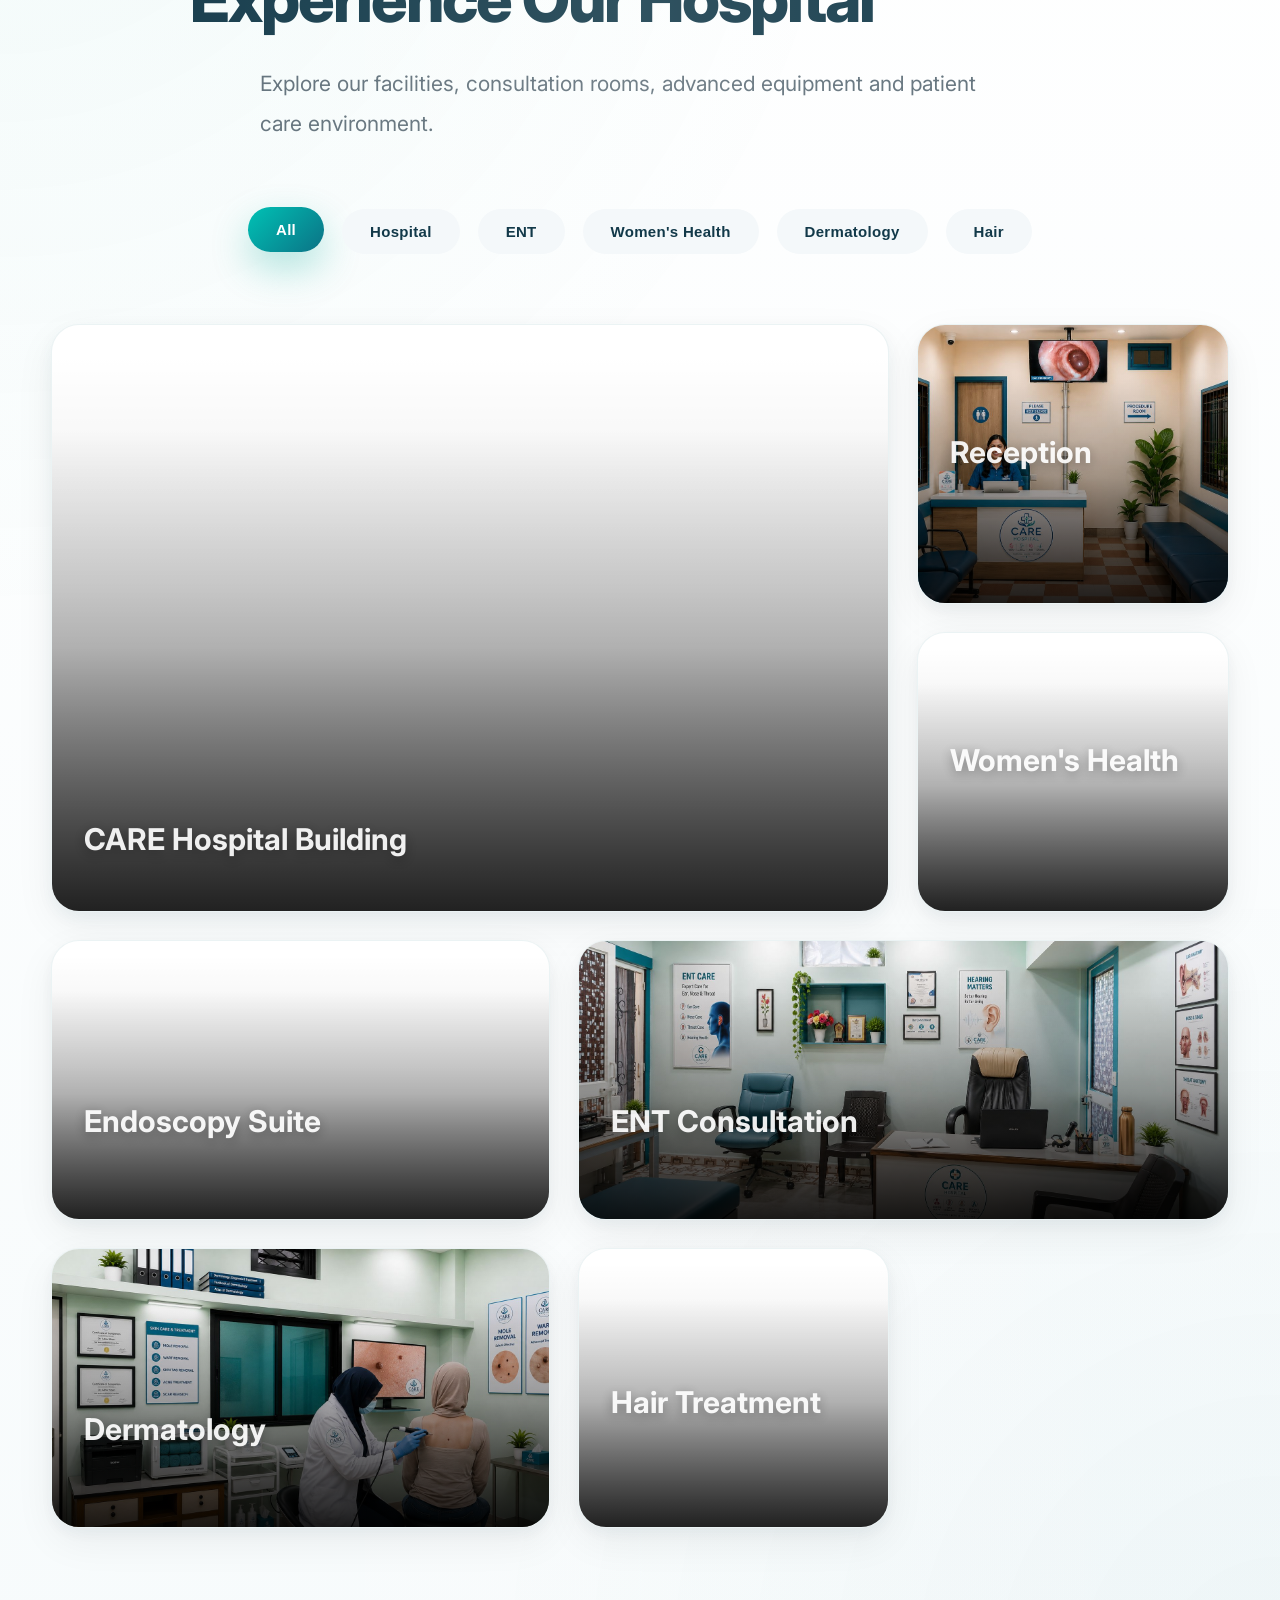
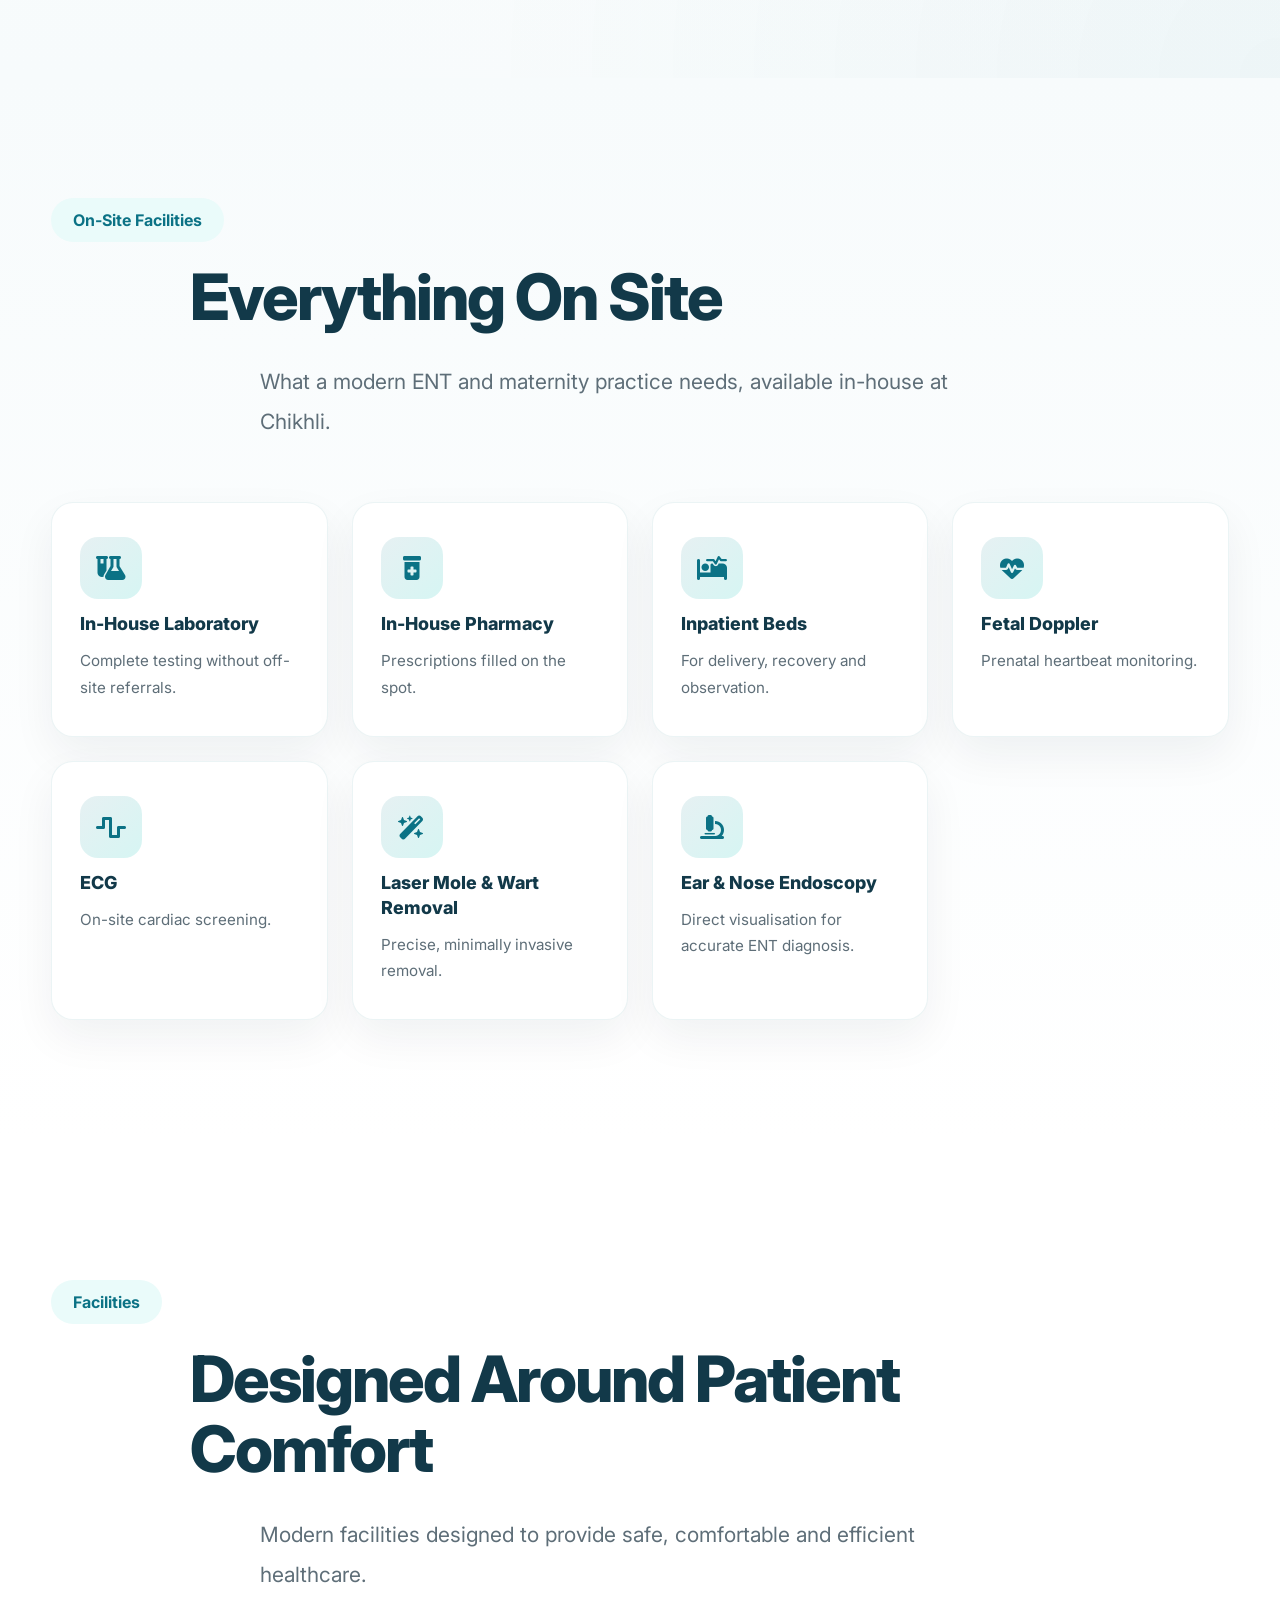
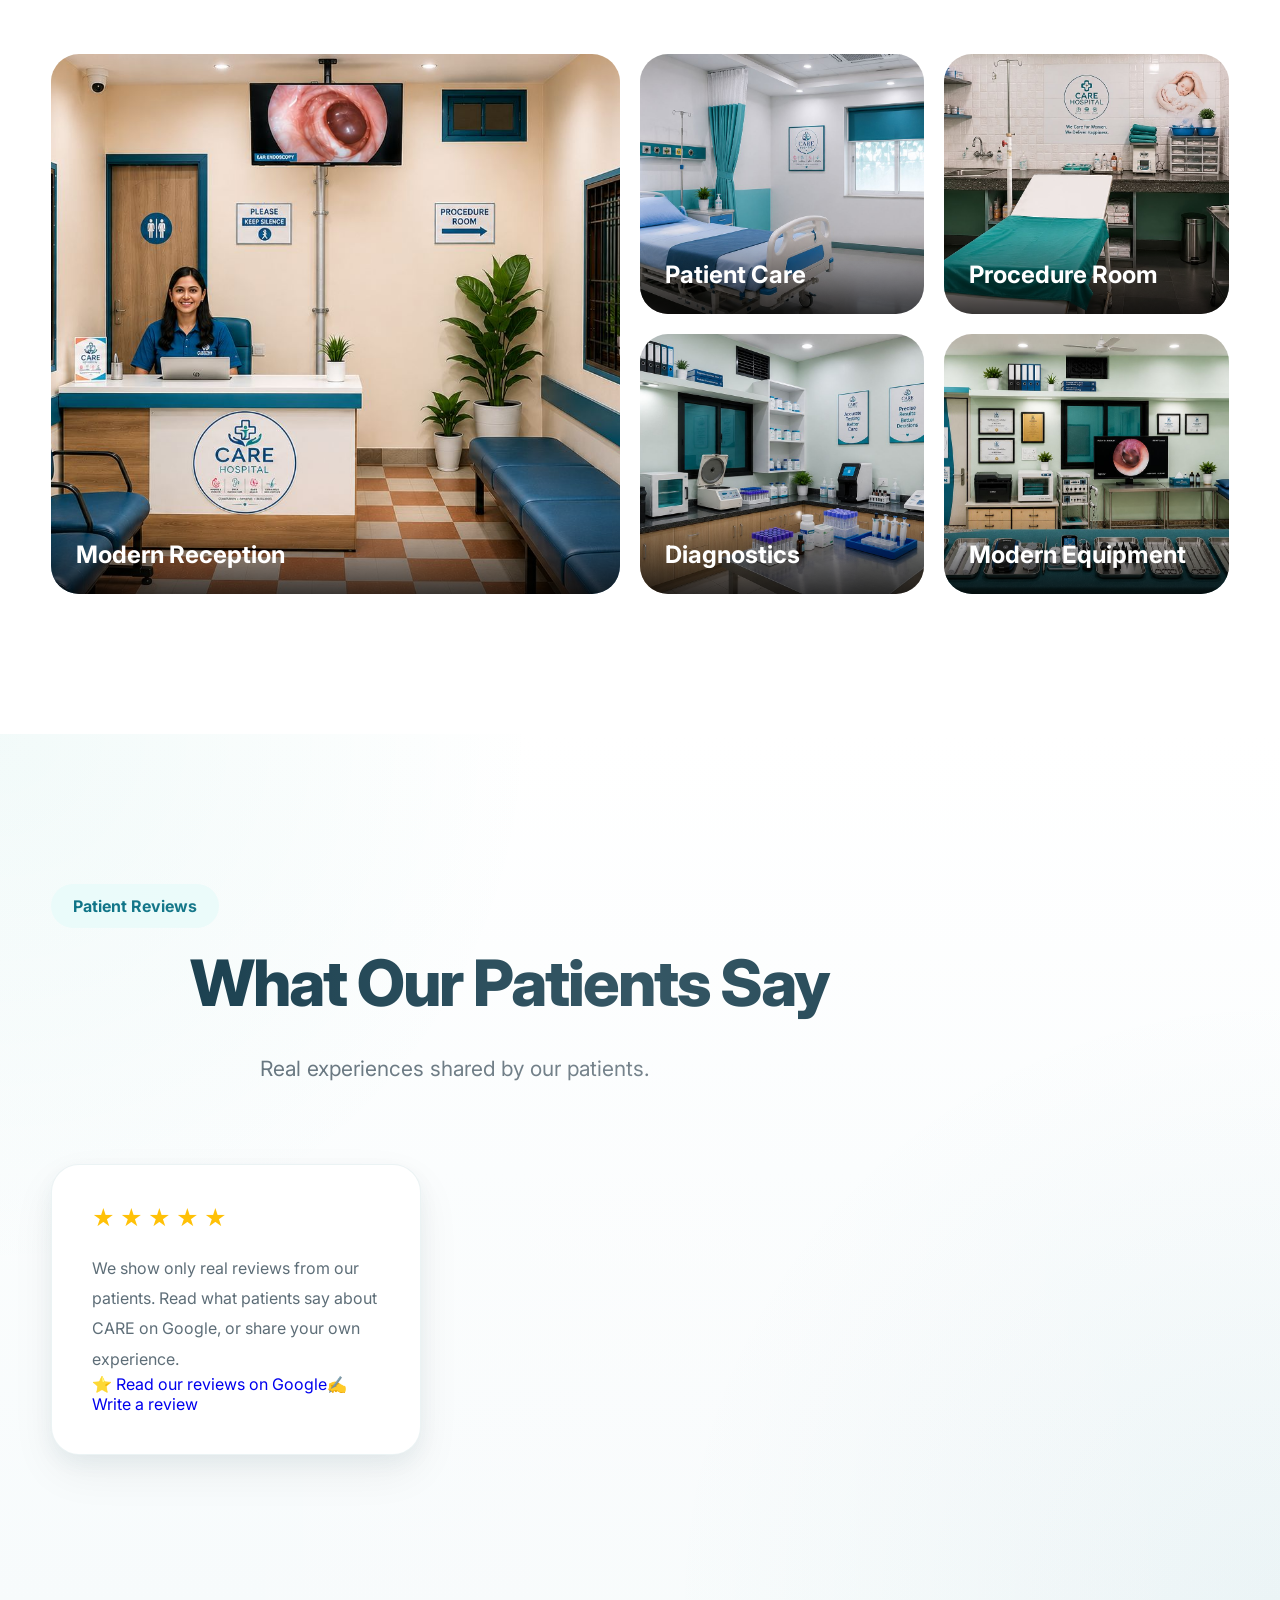
==== commit b1aaae2f: "CARE-Connect Tab" ====
--- a/index.html
+++ b/index.html
@@ -223,7 +223,7 @@
 
 <li><a href="#contact">Contact</a></li>
 
-<li><a href="app.html">📲 Care-Connect app</a><li>
+<li><a href="app.html">📲 Care-Connect</a><li>
 	
 </ul>
 
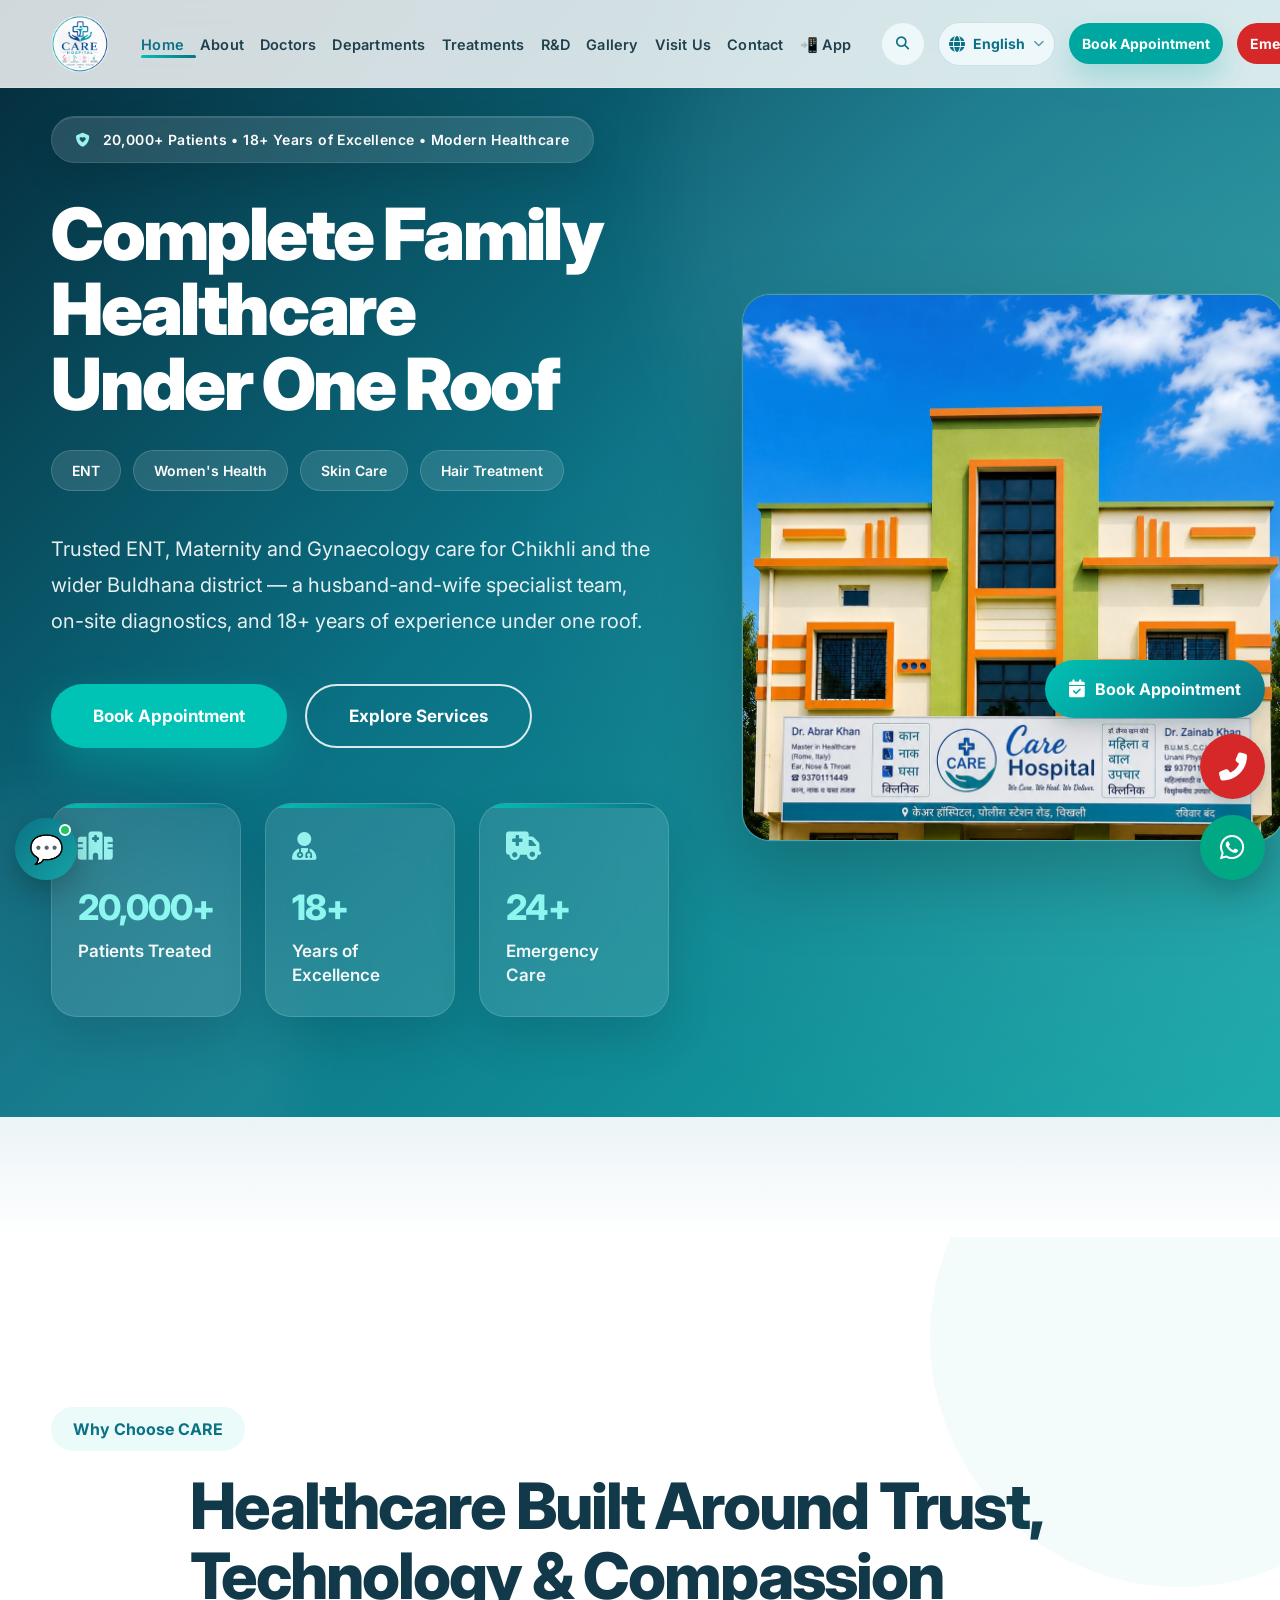
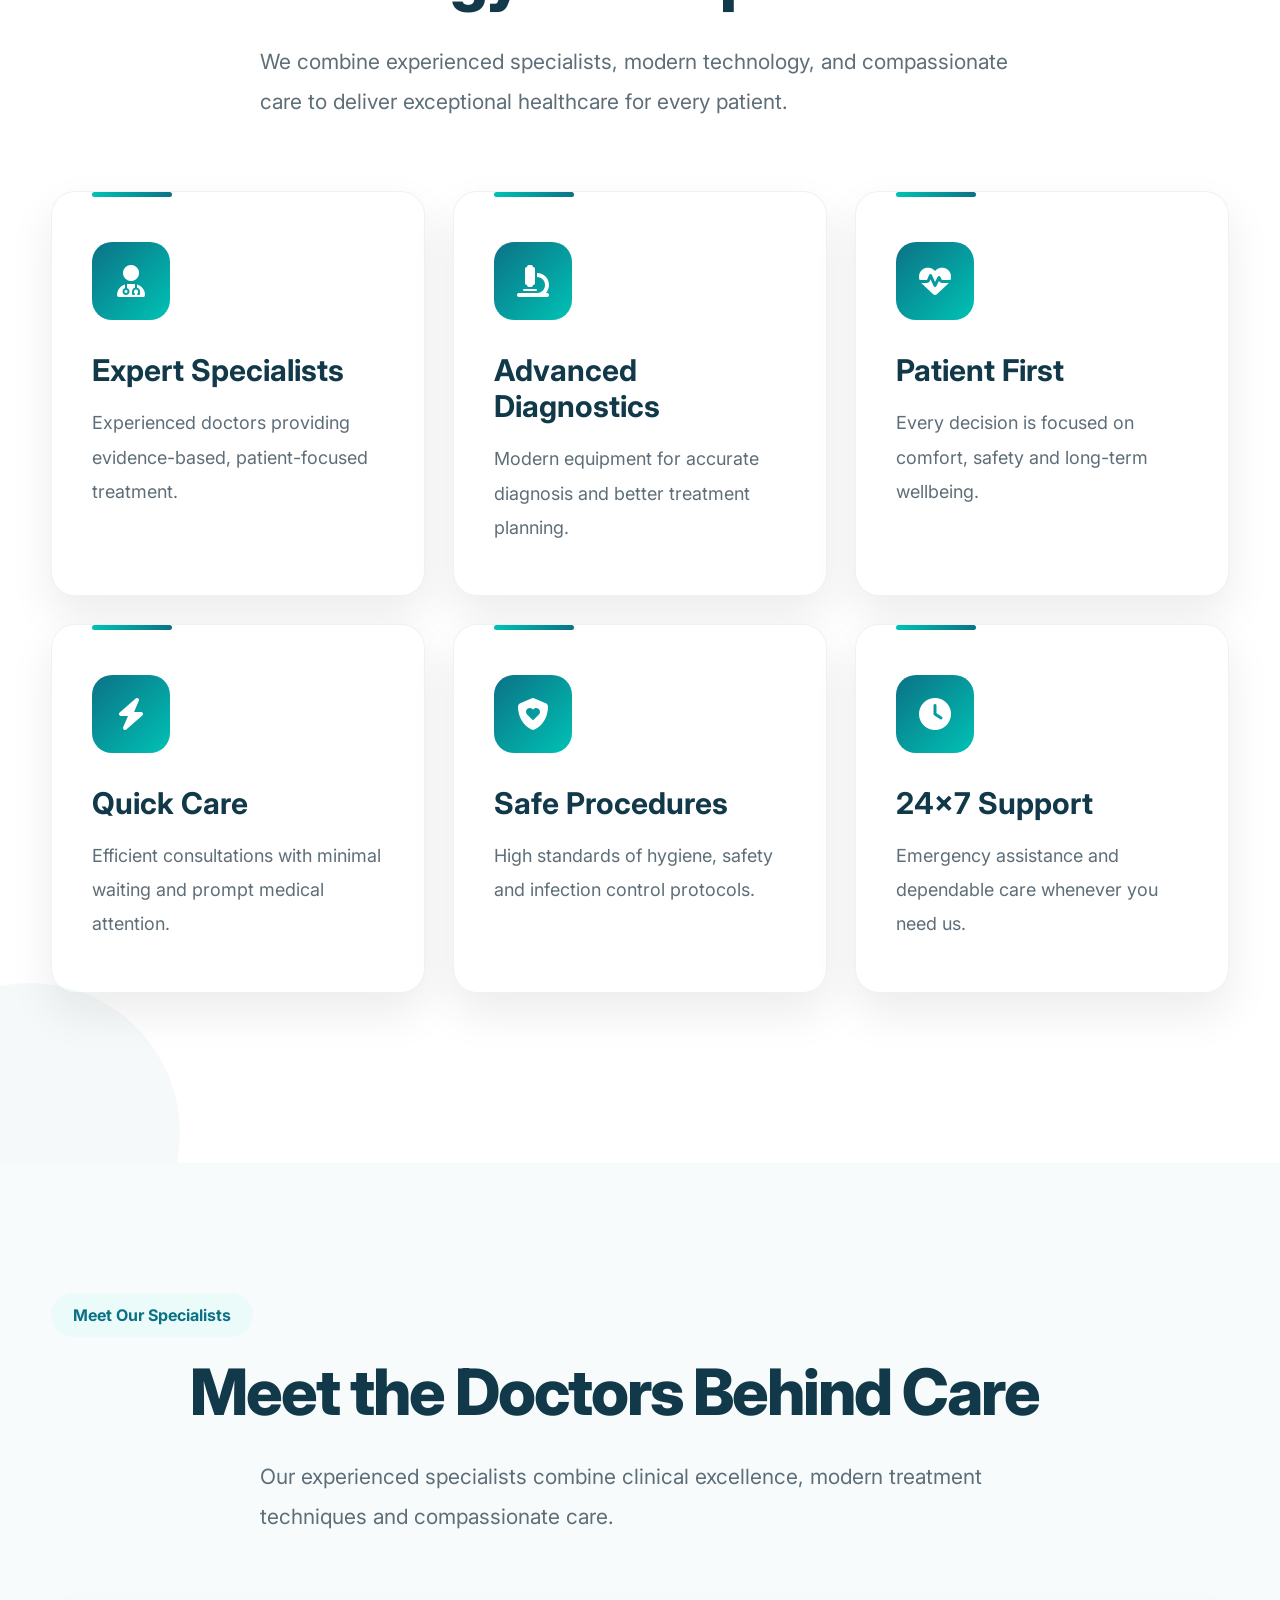
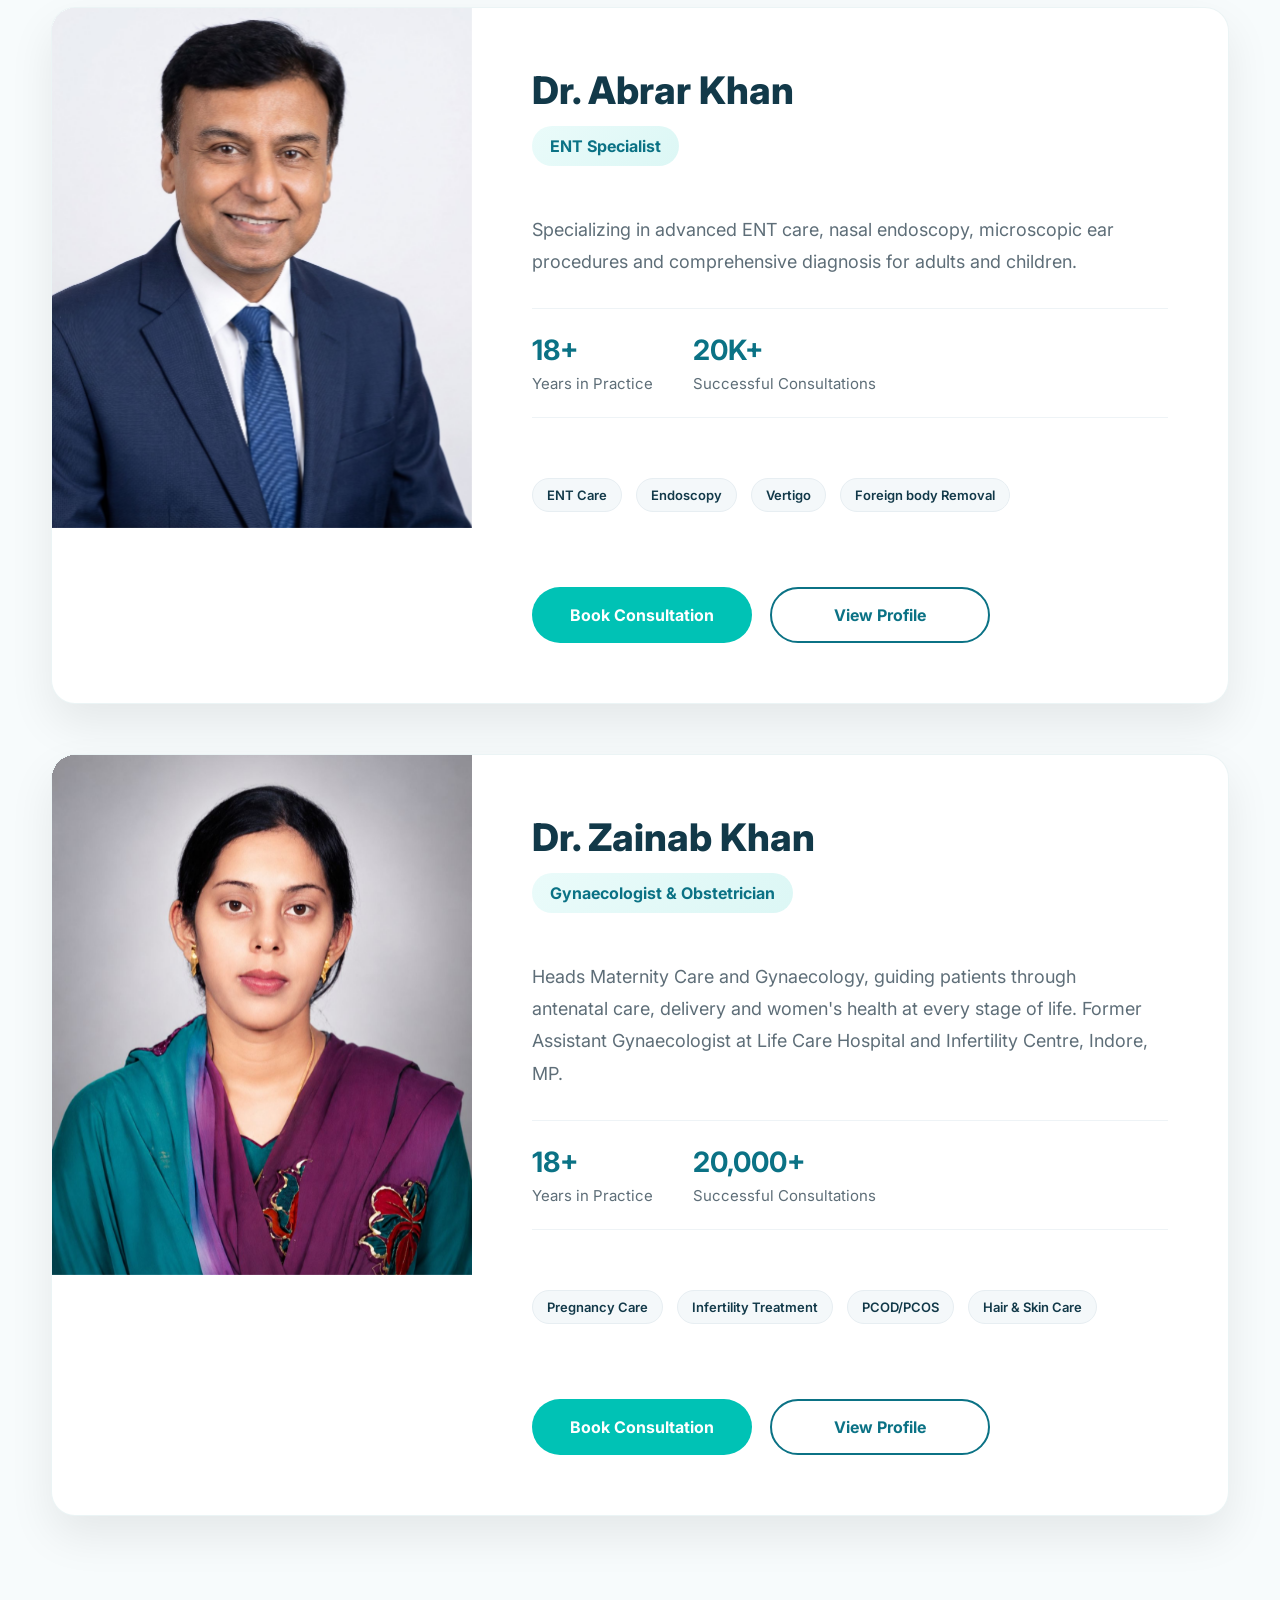
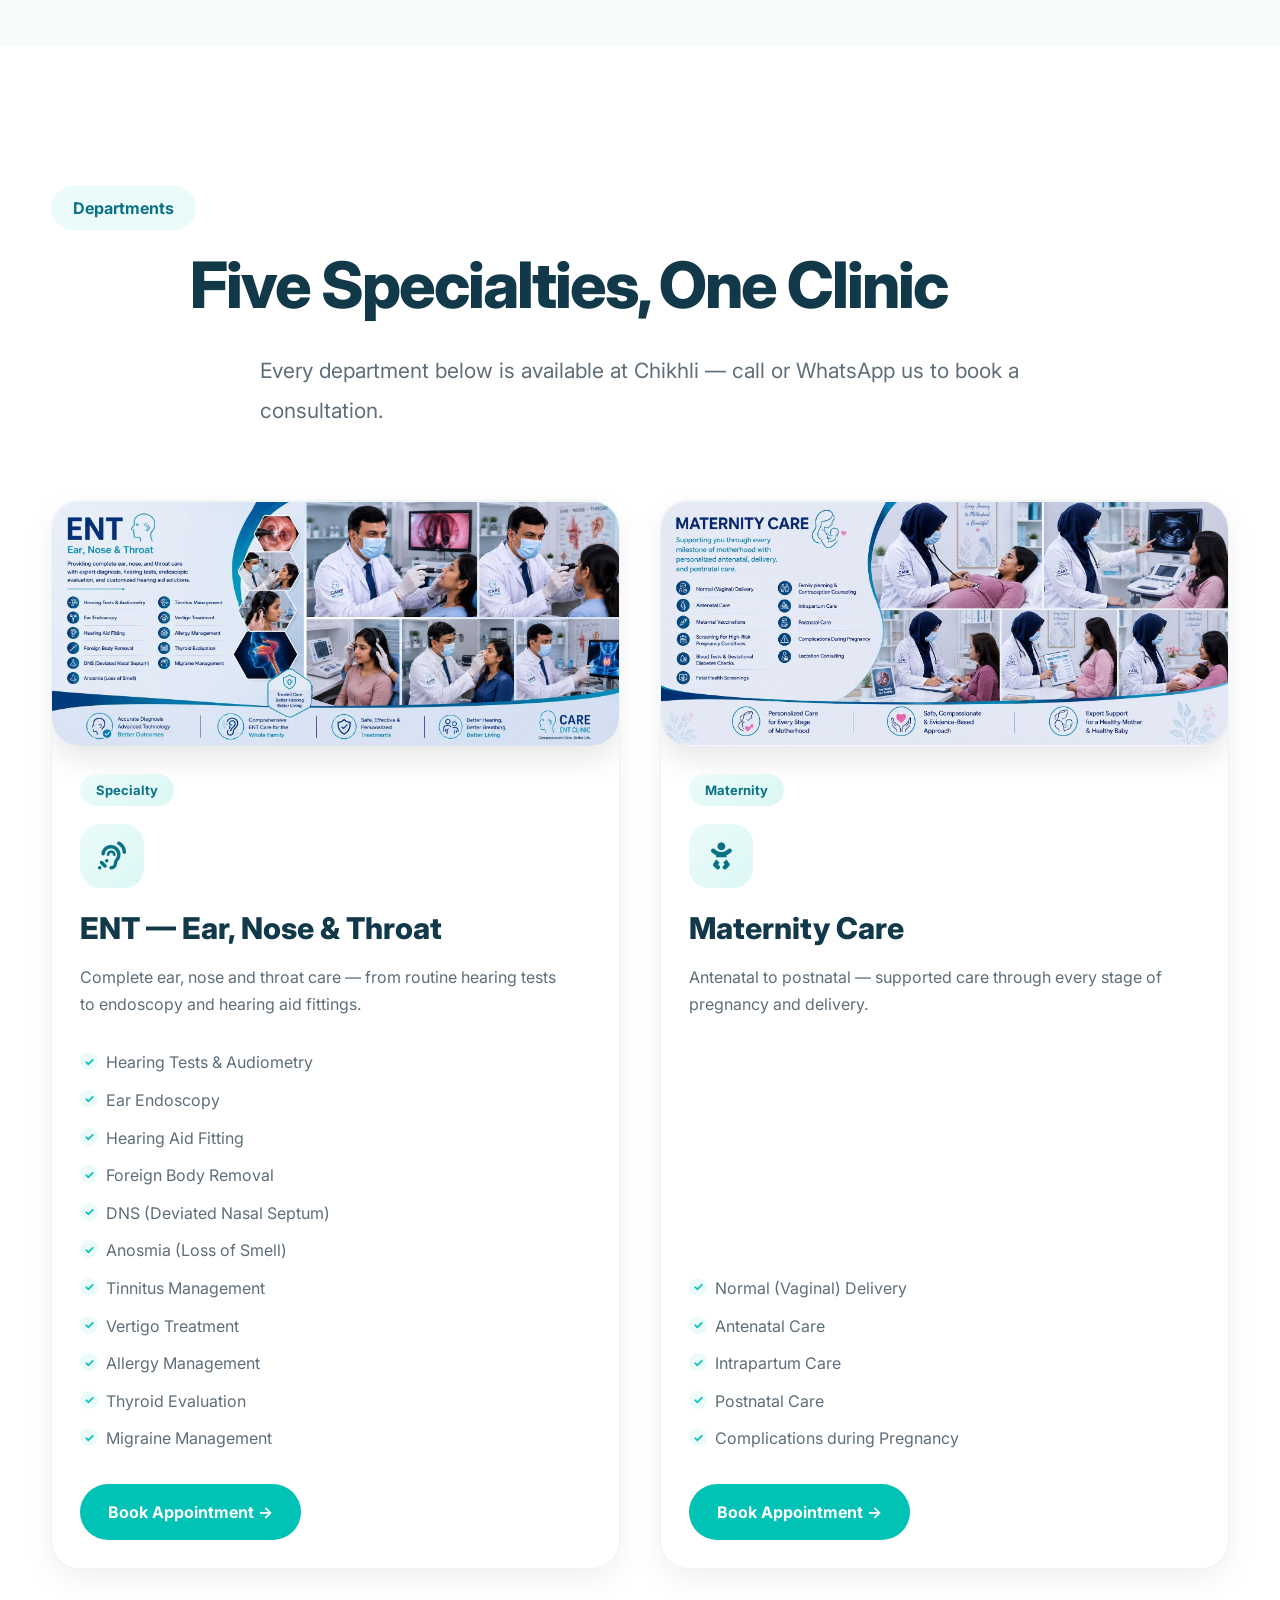
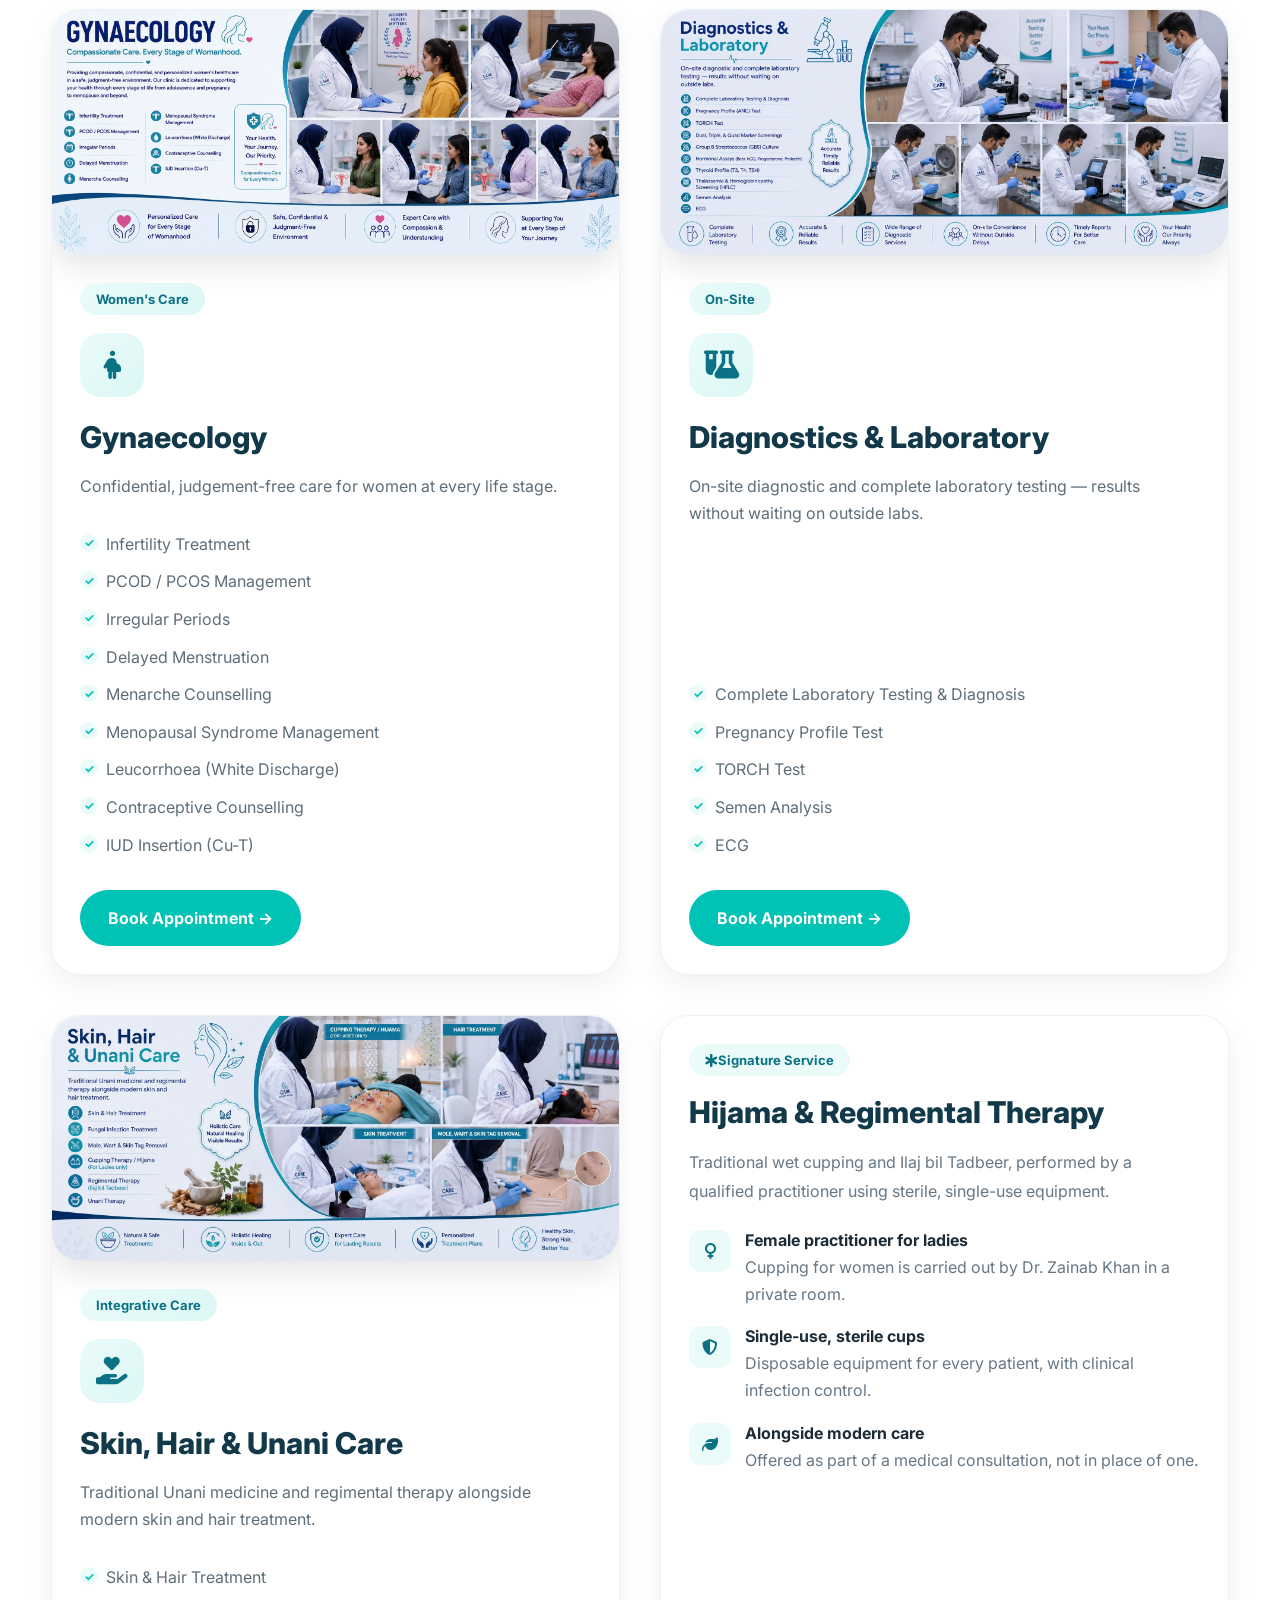
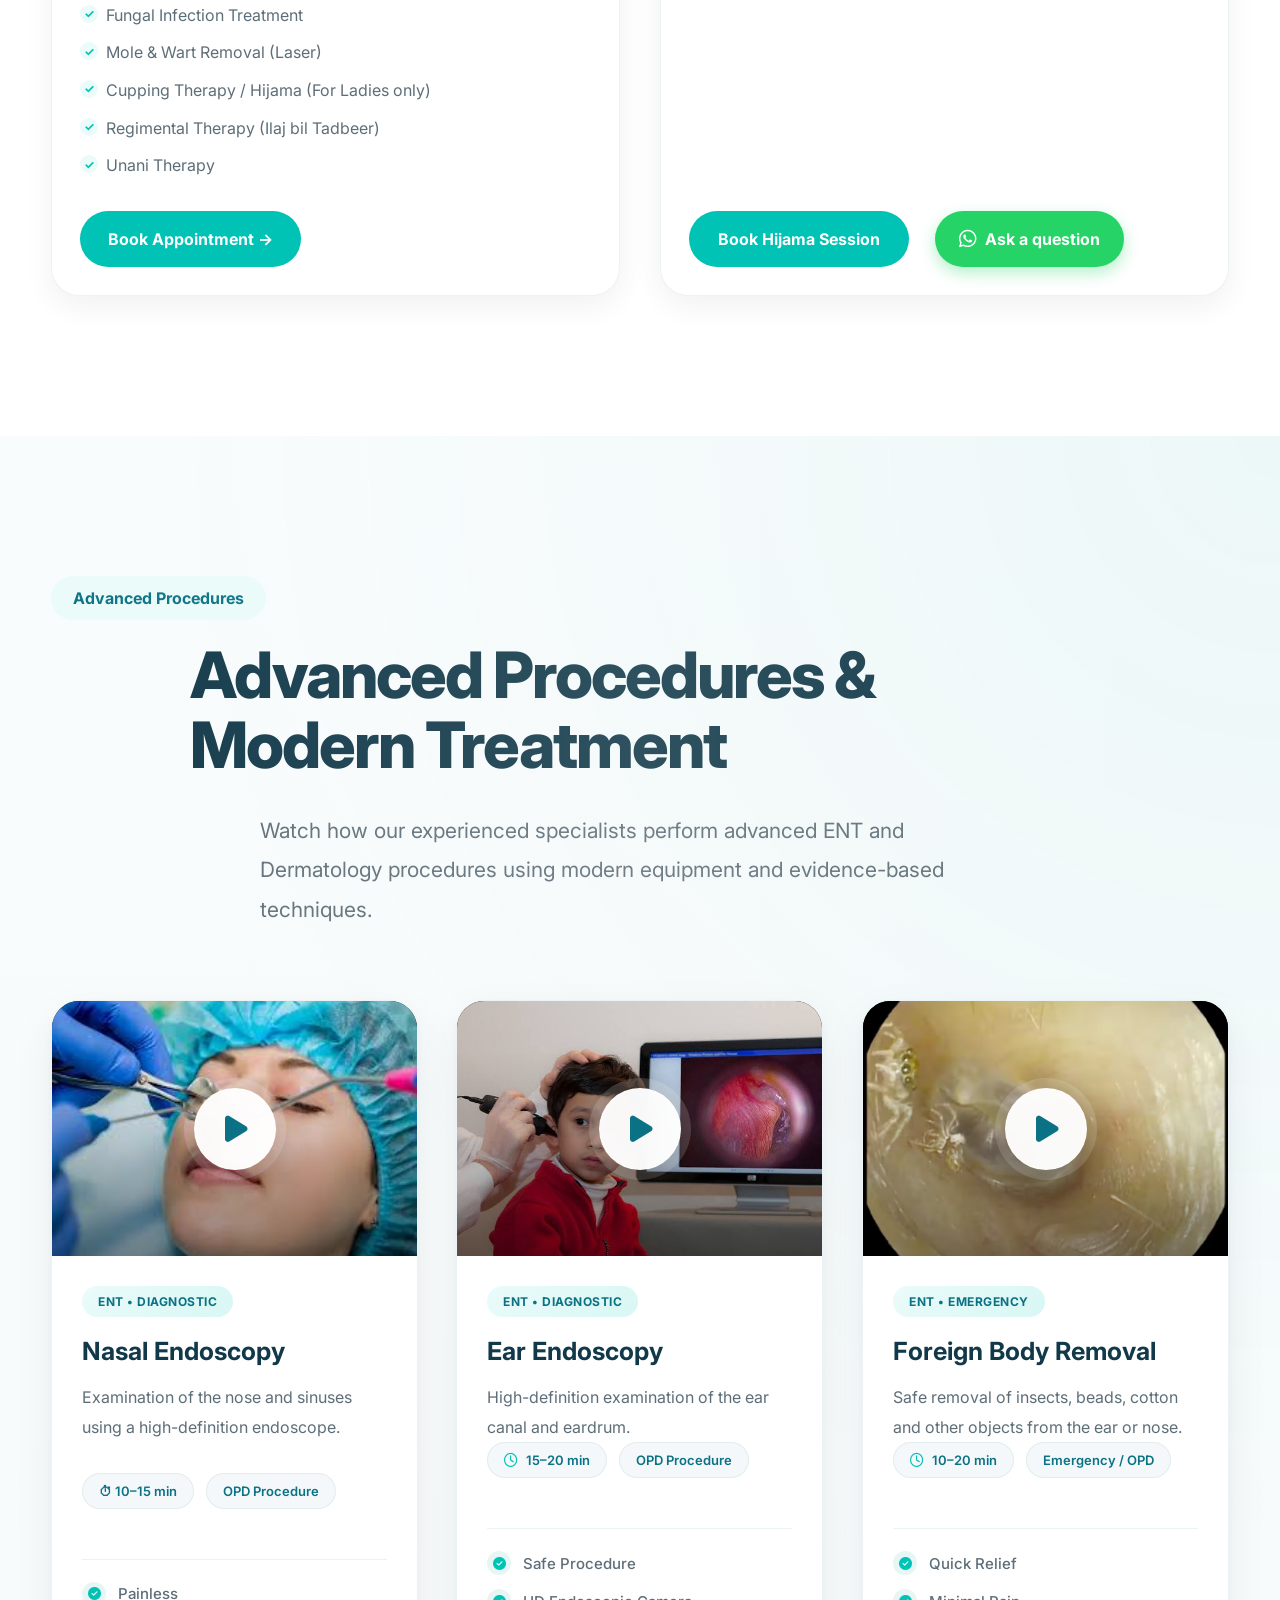
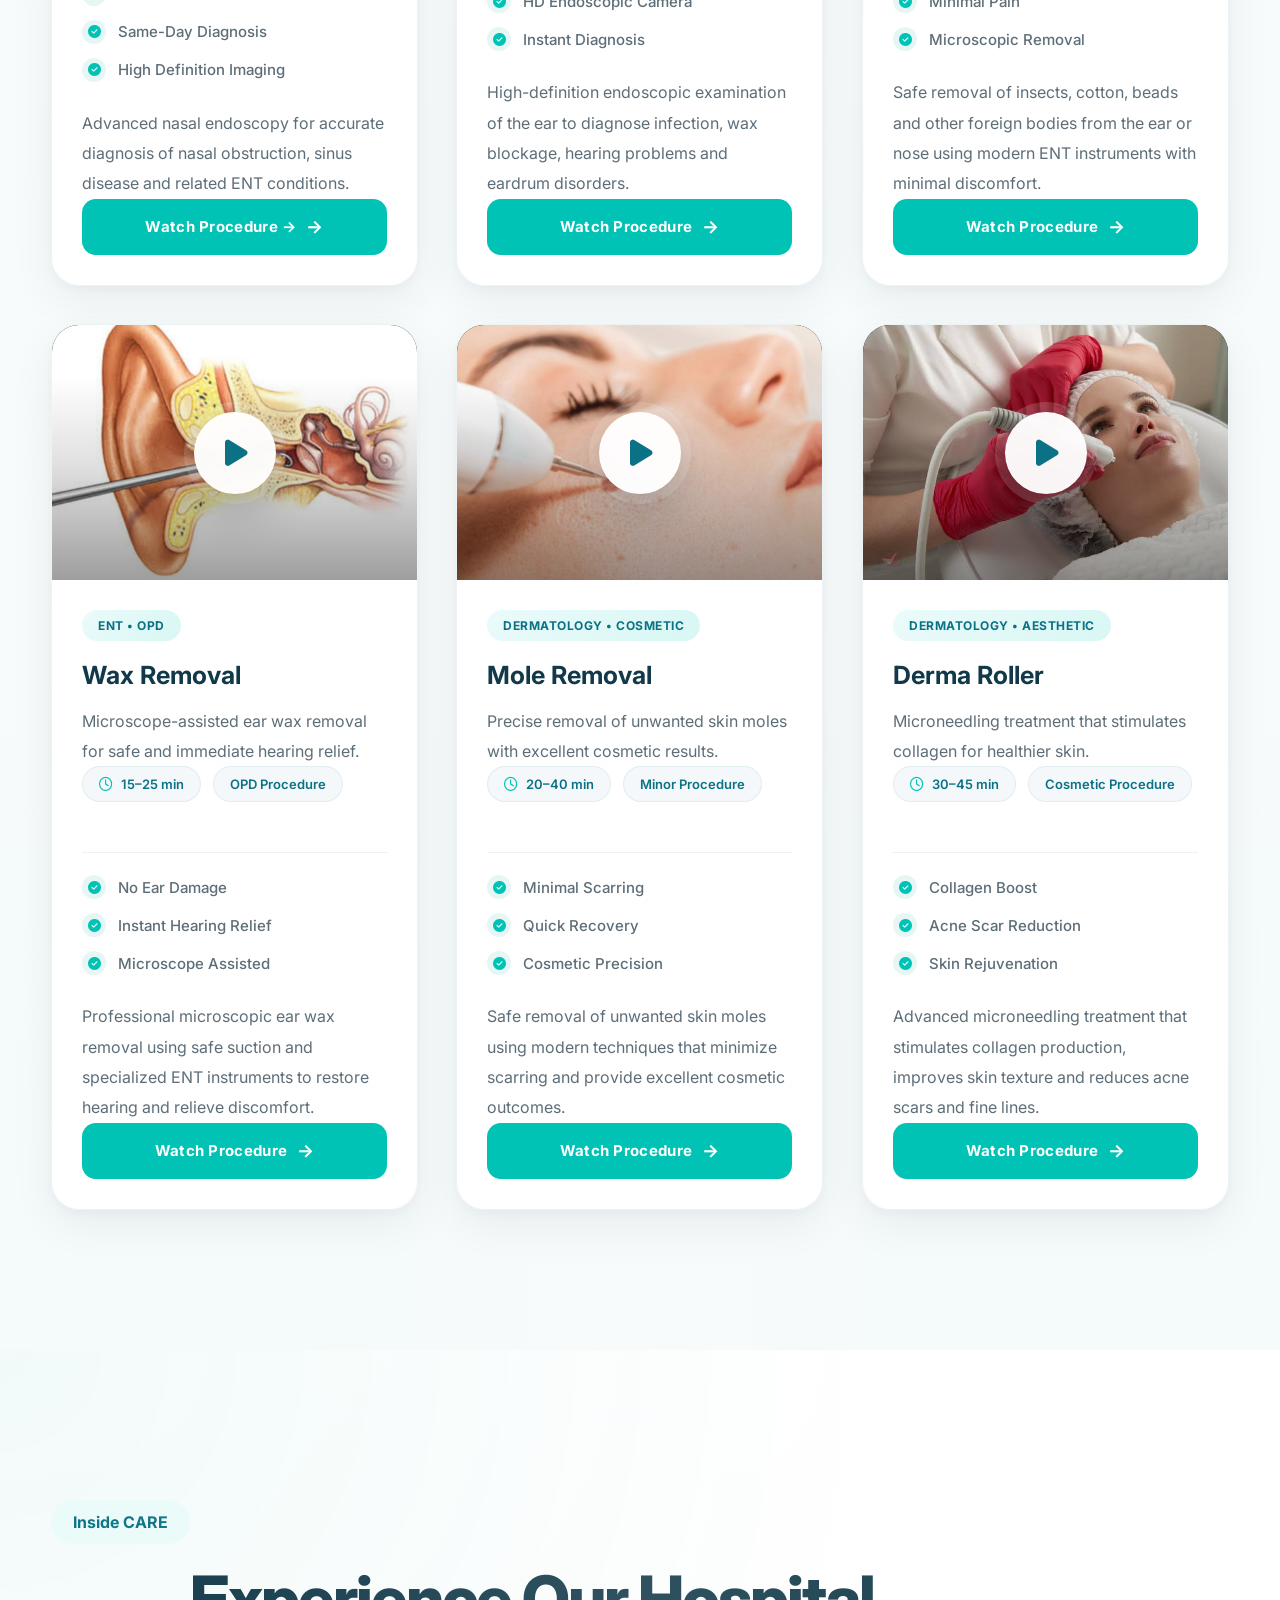
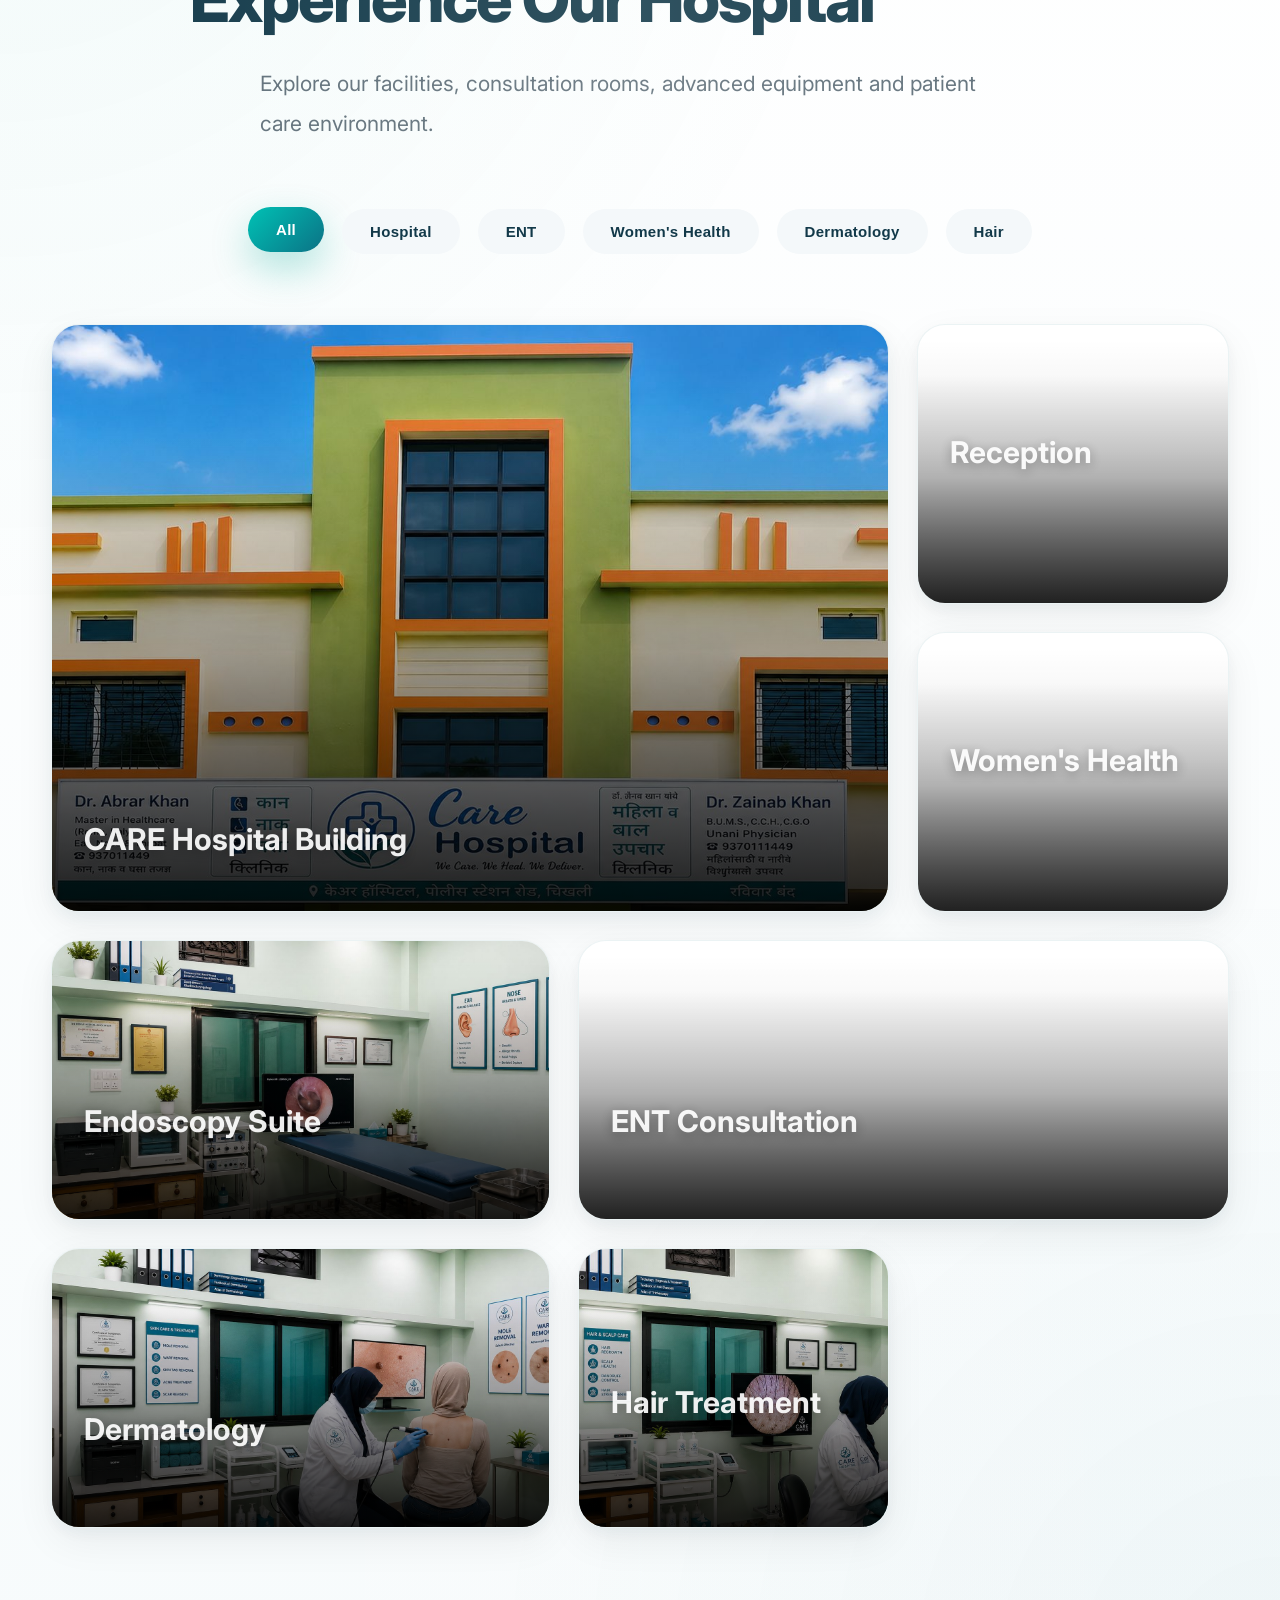
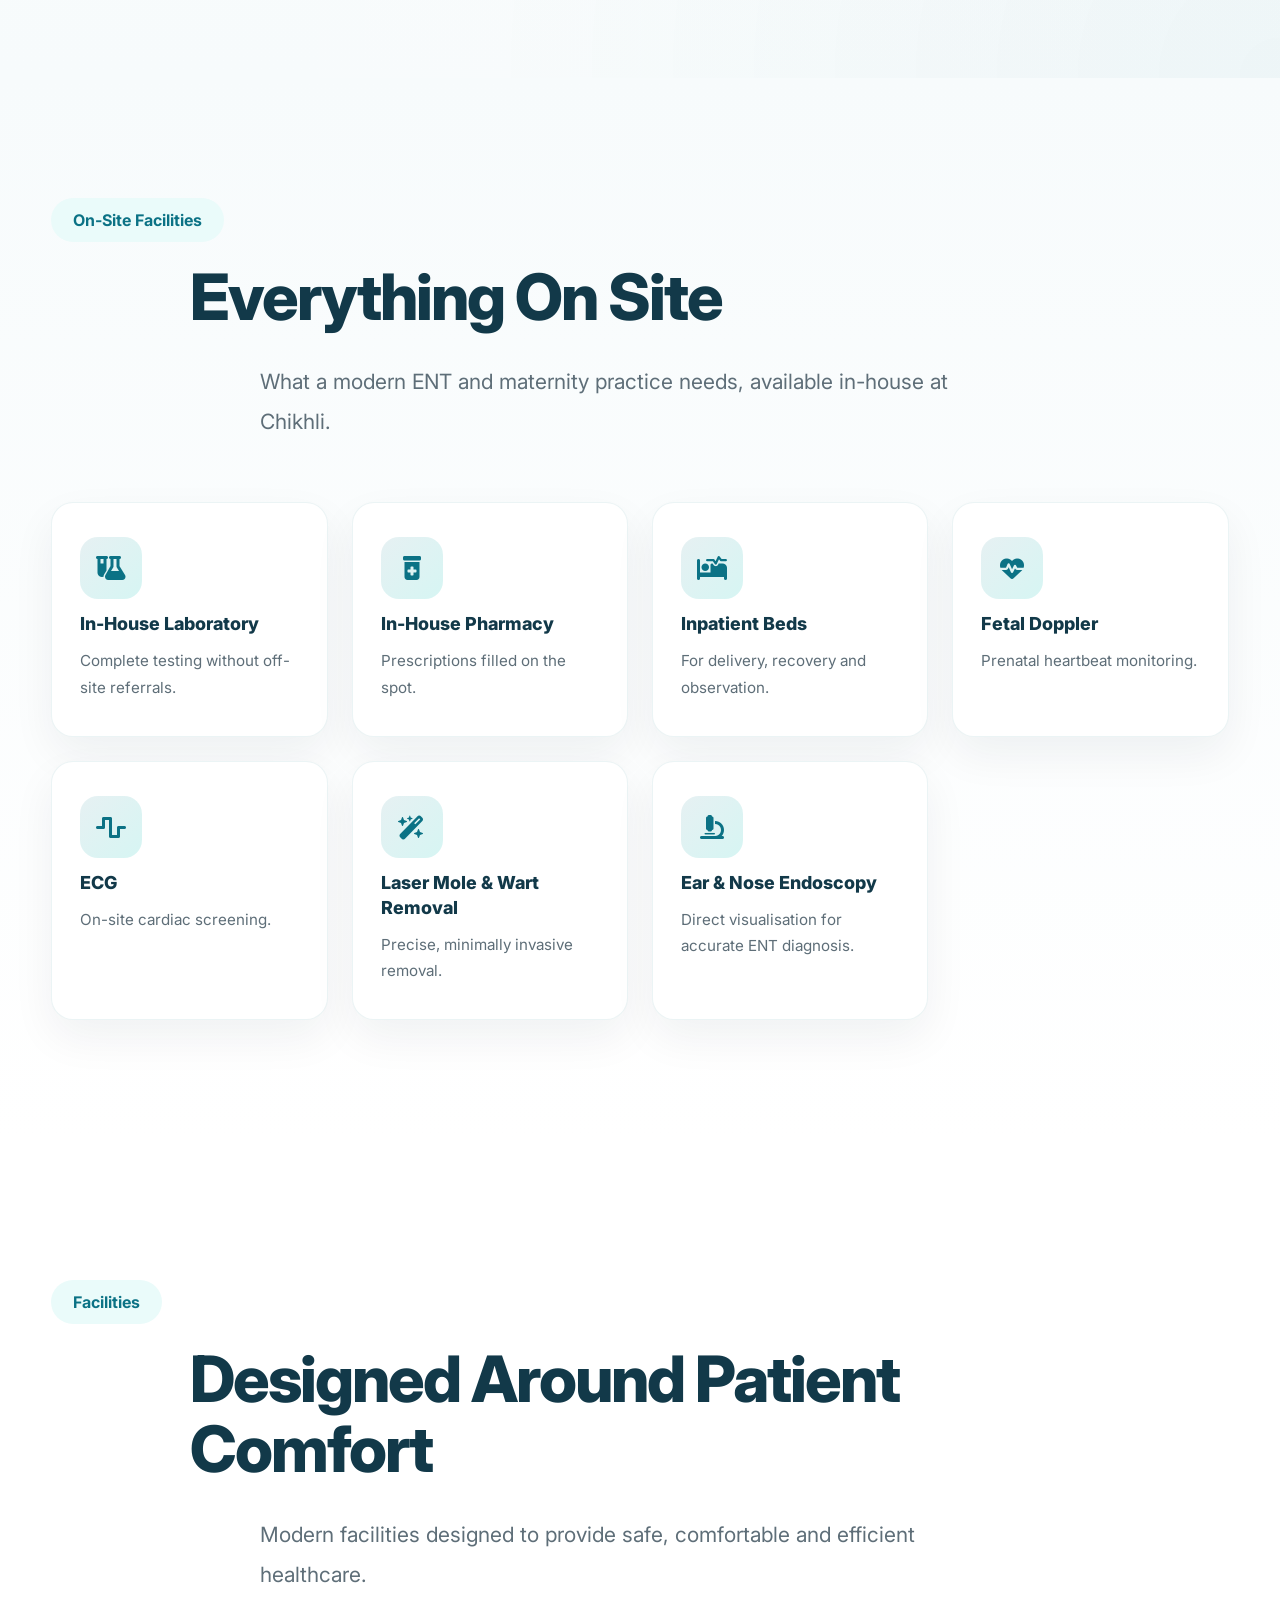
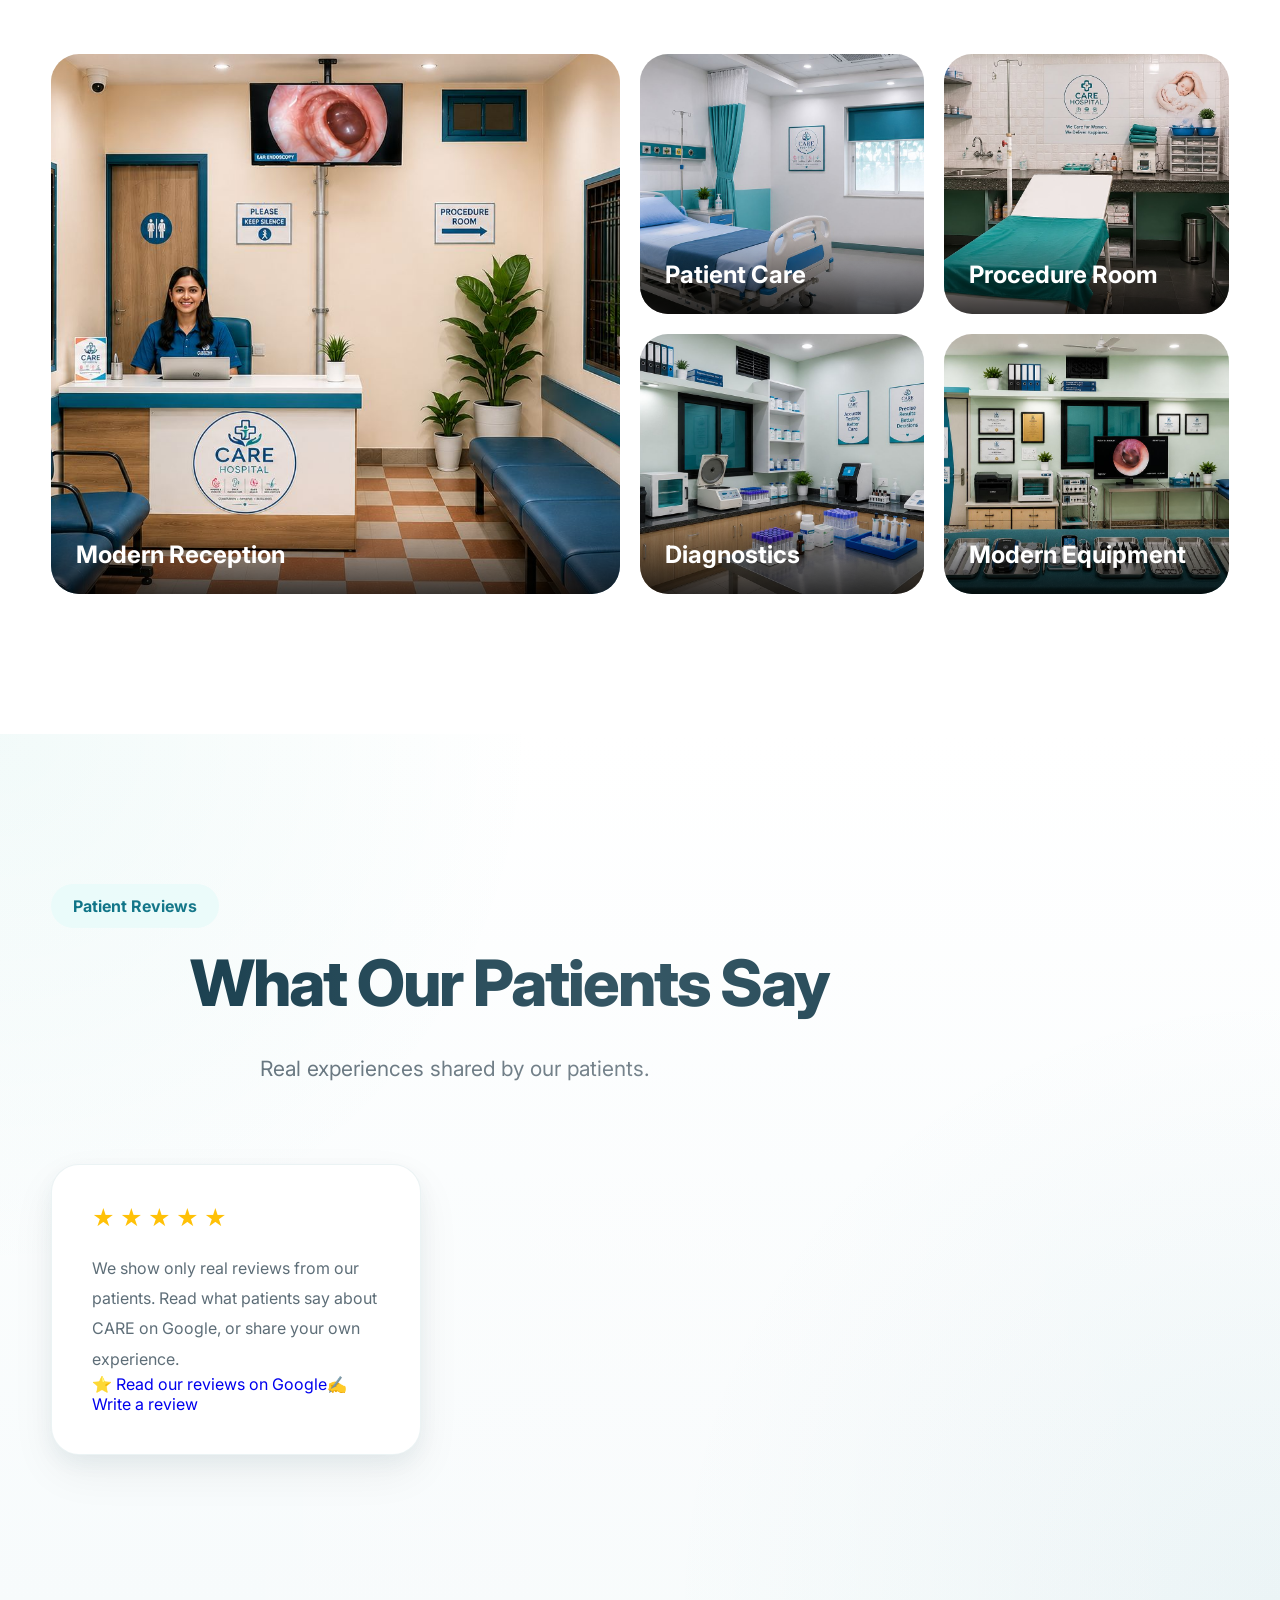
==== commit cf668efb: "Update print statement from 'Hello' to 'Goodbye'" ====
--- a/index.html
+++ b/index.html
@@ -223,7 +223,7 @@
 
 <li><a href="#contact">Contact</a></li>
 
-<li><a href="app.html">📲 Care-Connect</a><li>
+<li><a href="app.html">📲 App</a><li>
 	
 </ul>
 
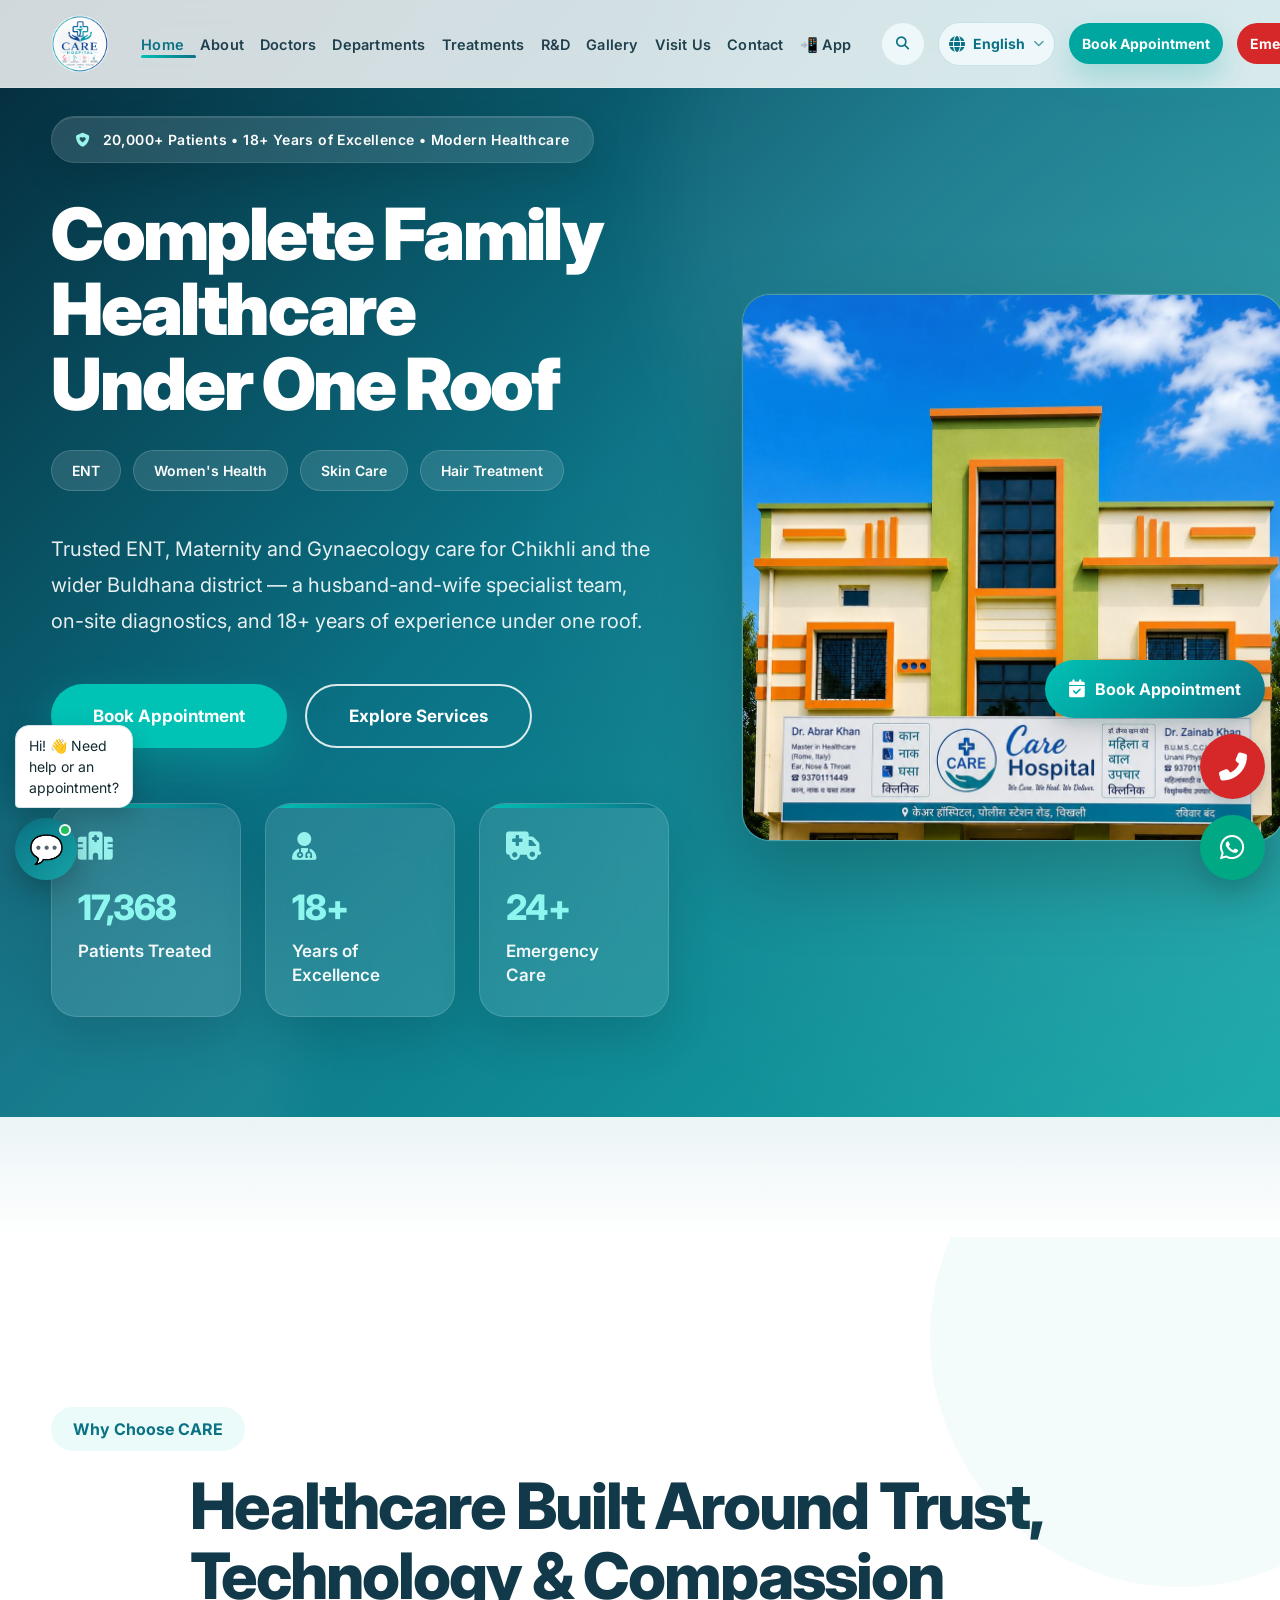
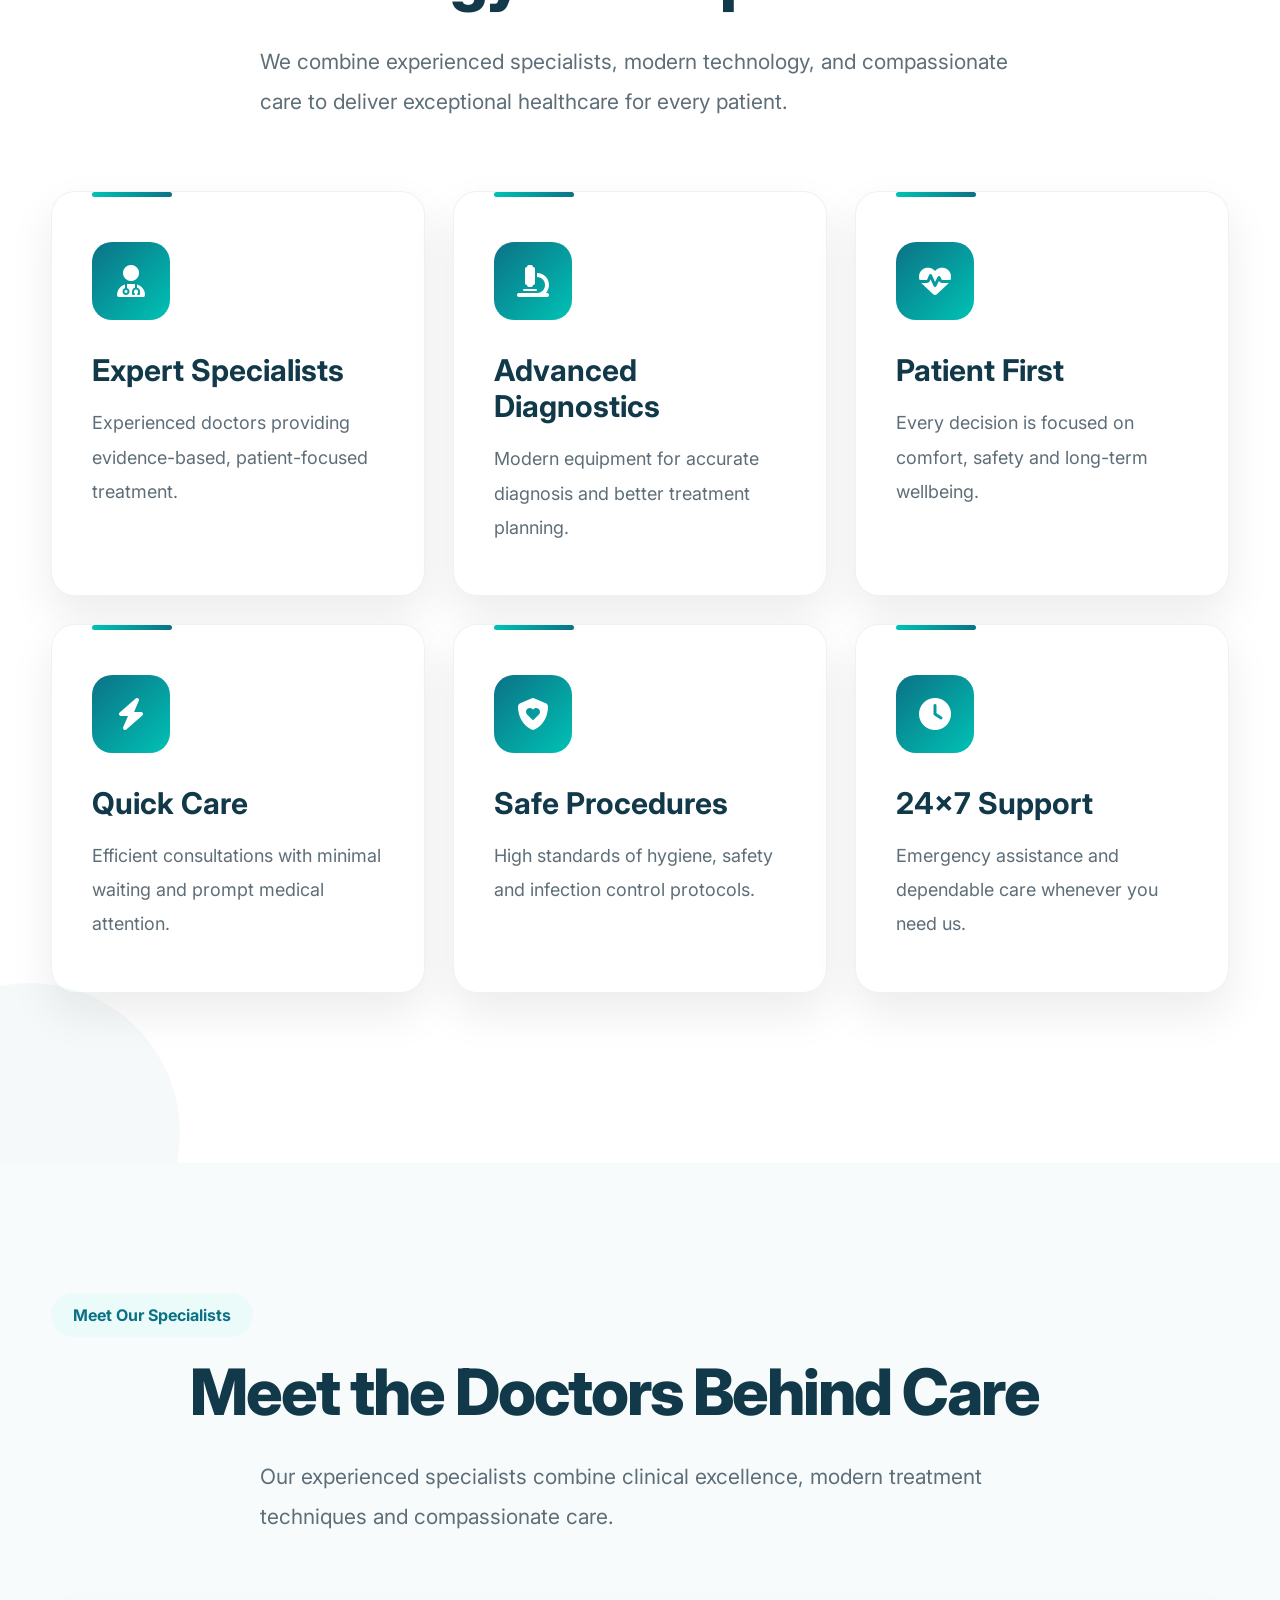
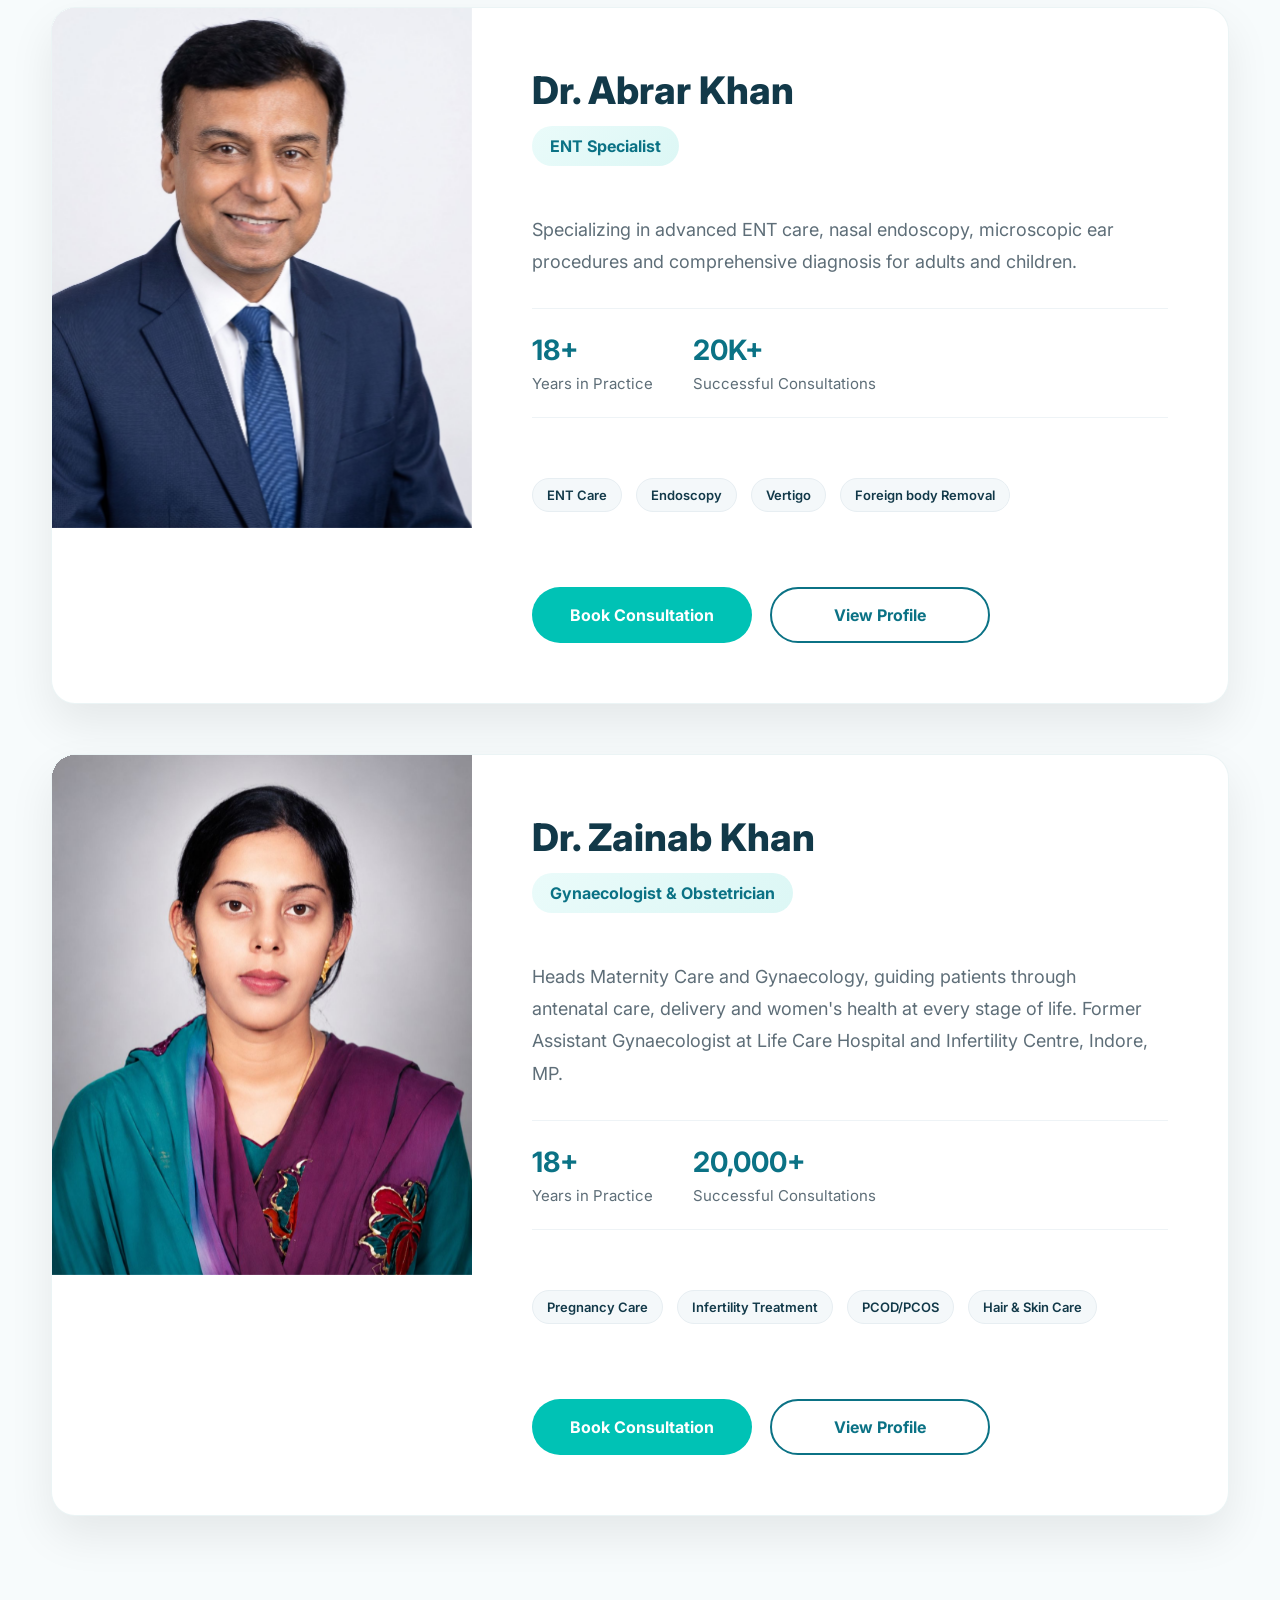
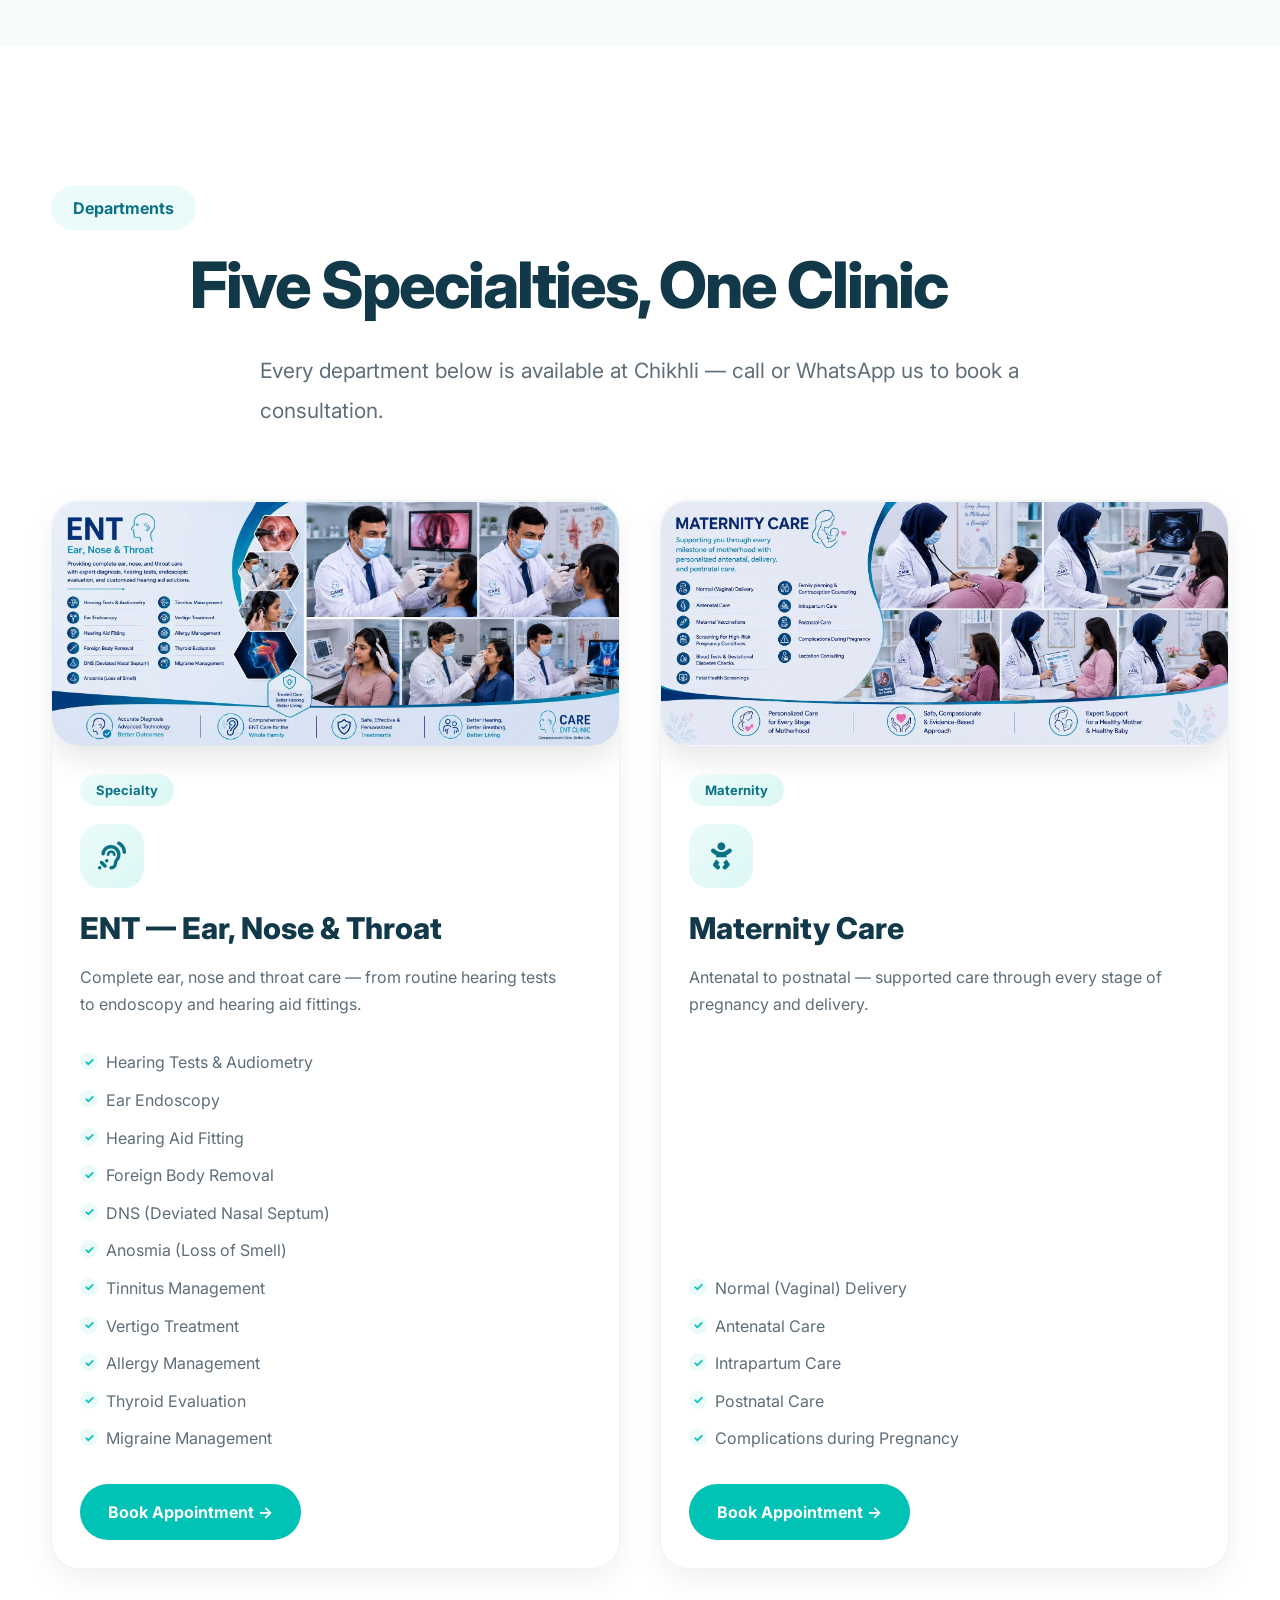
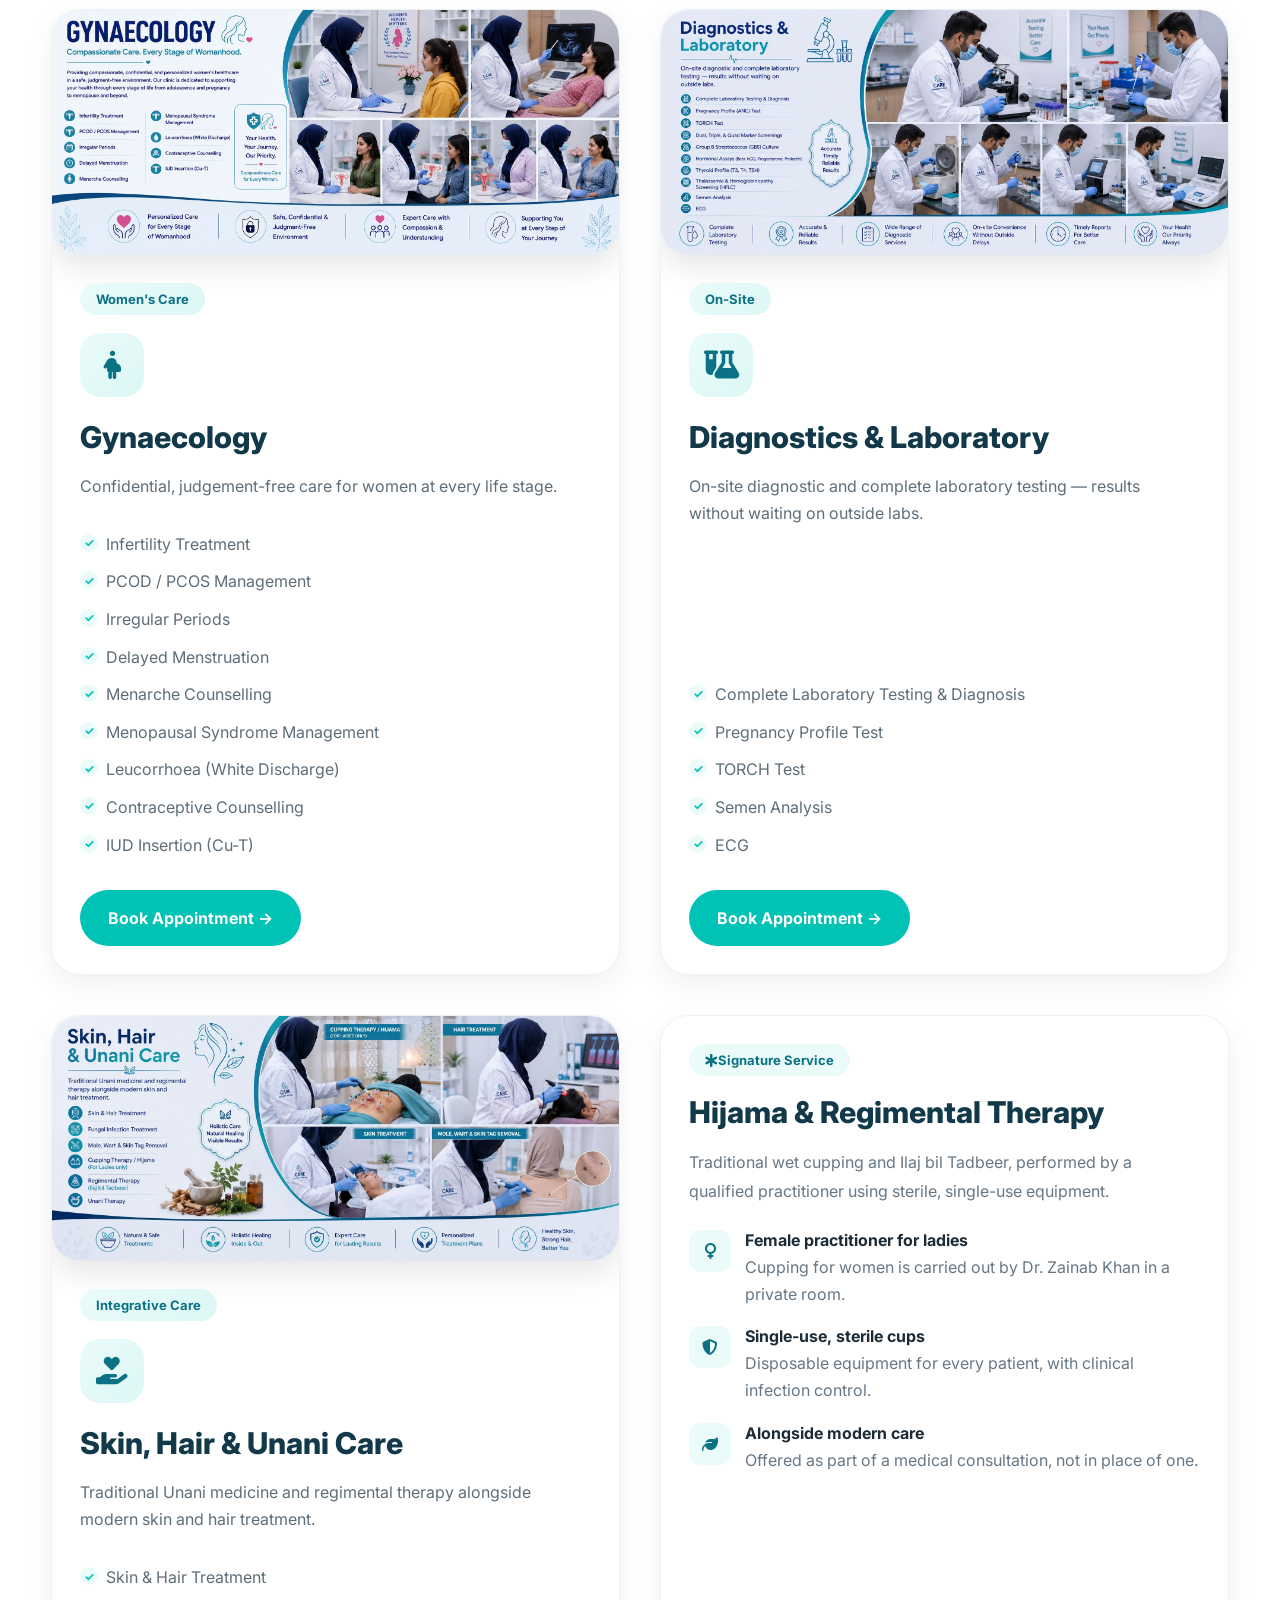
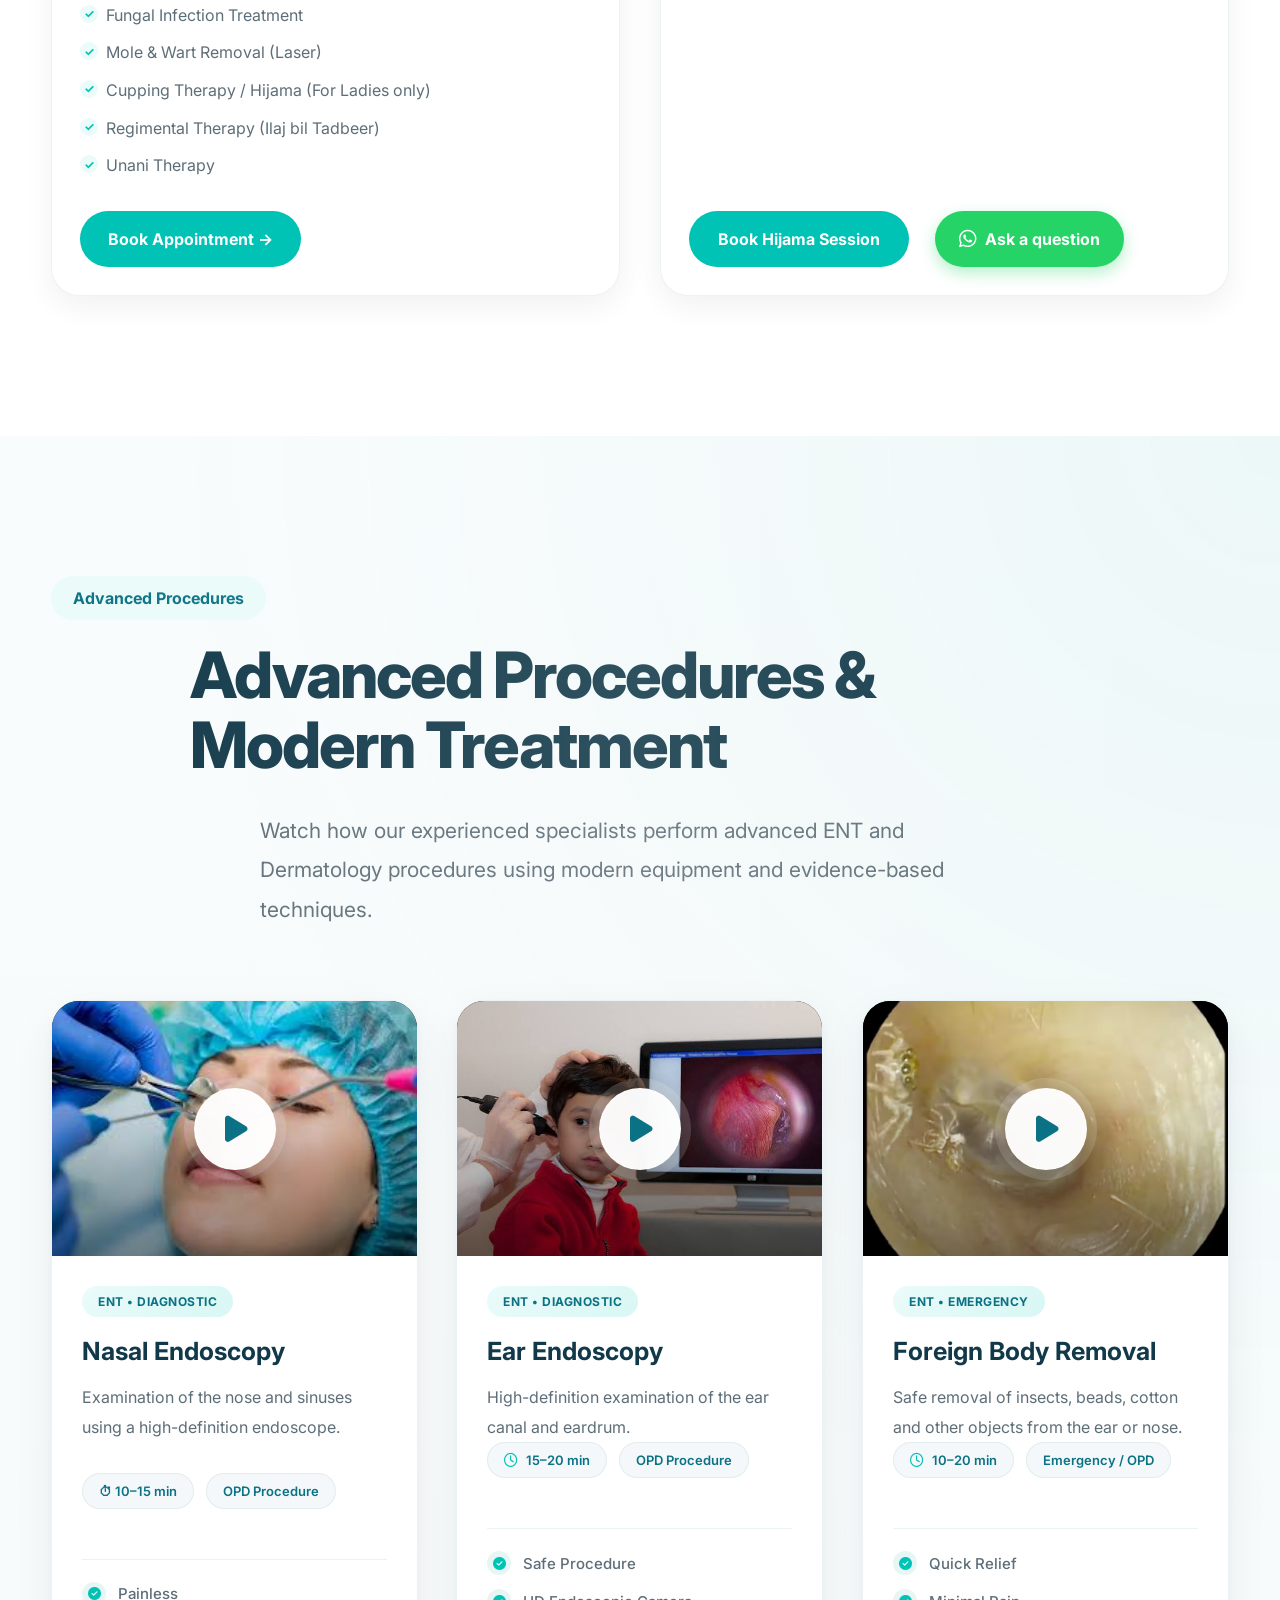
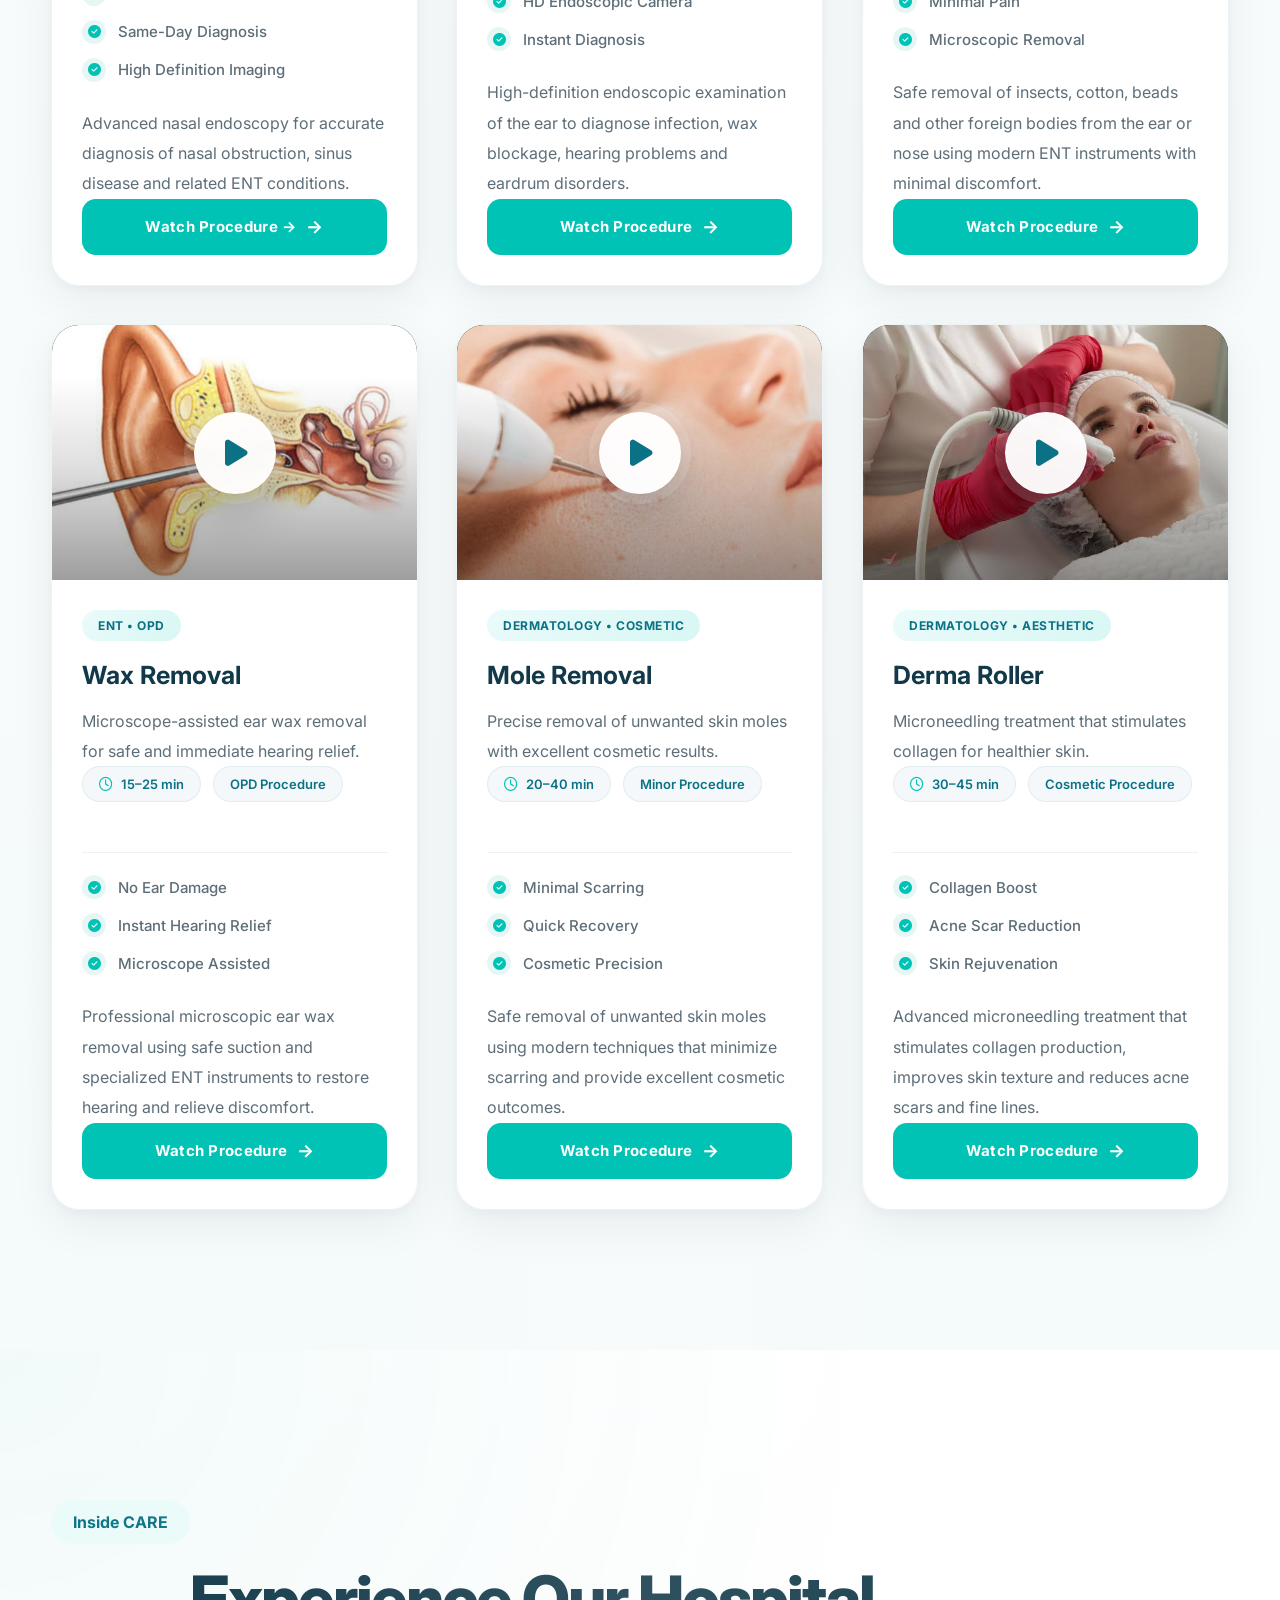
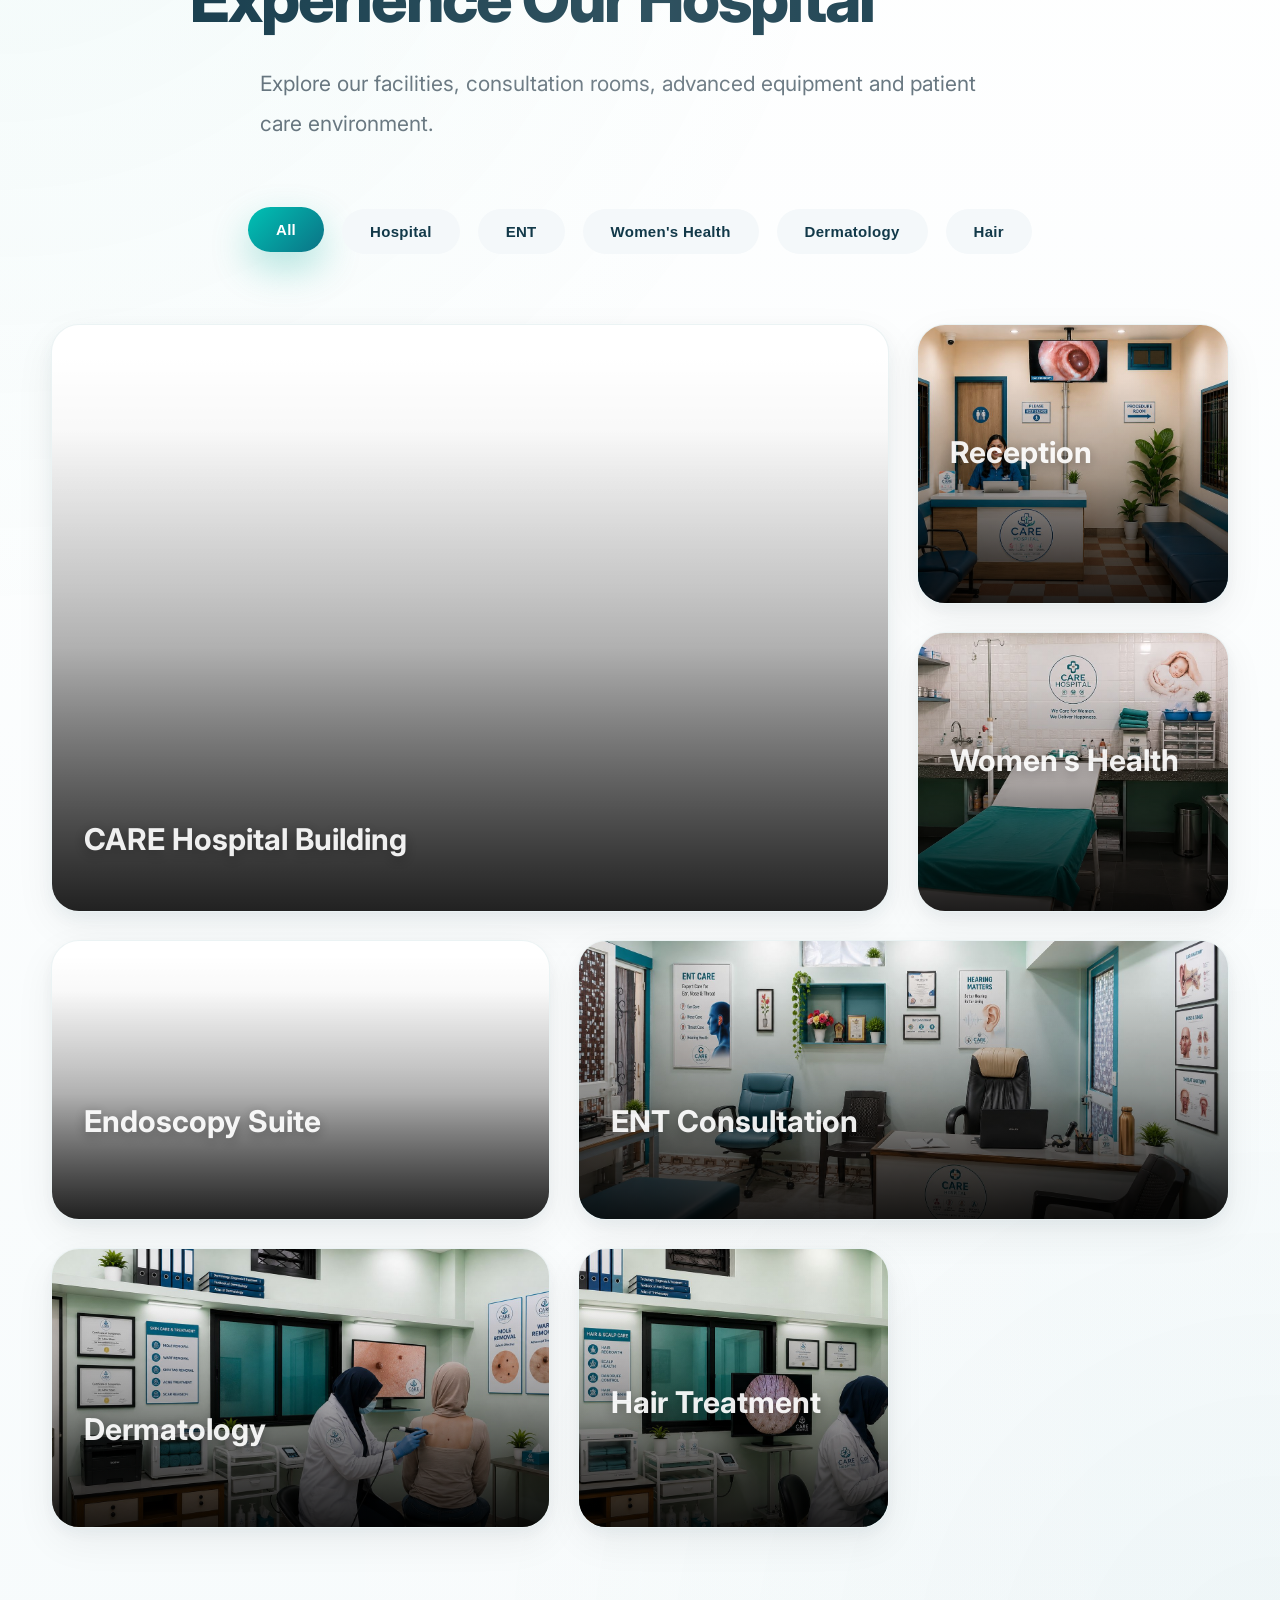
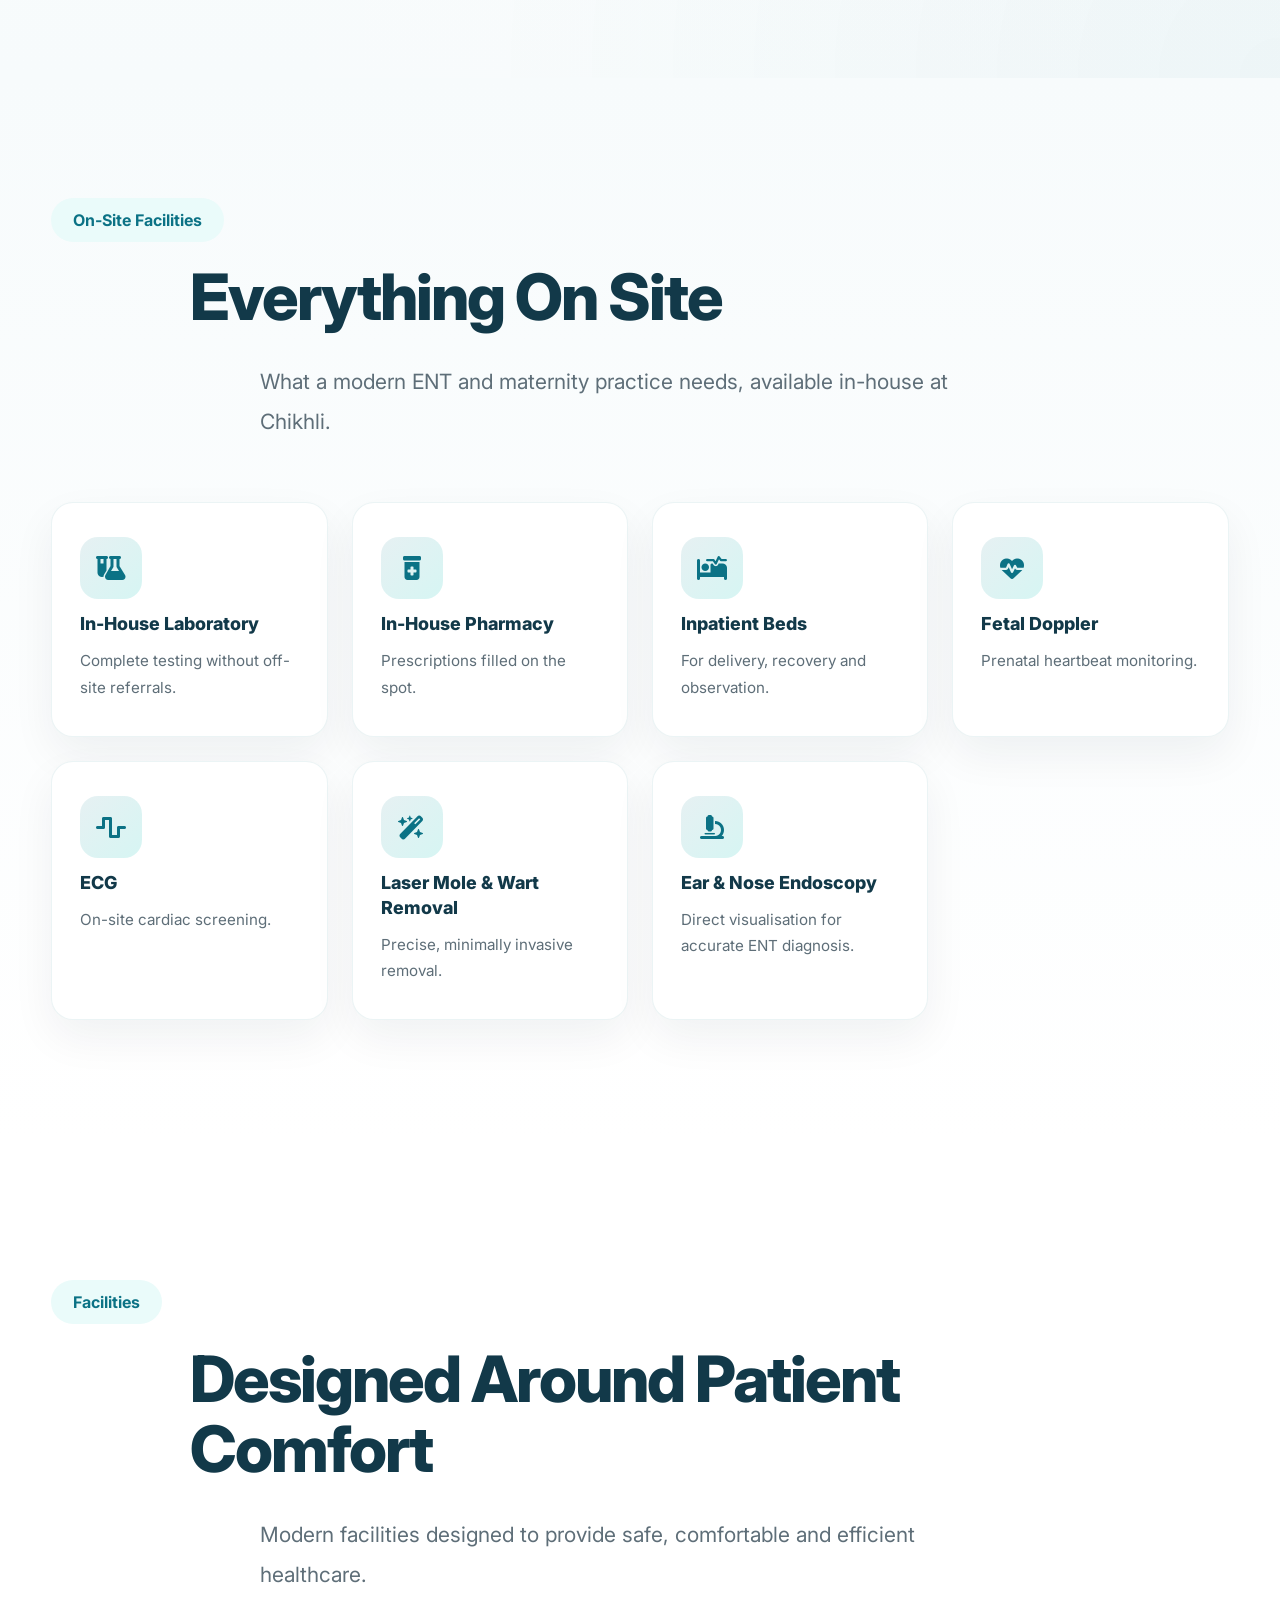
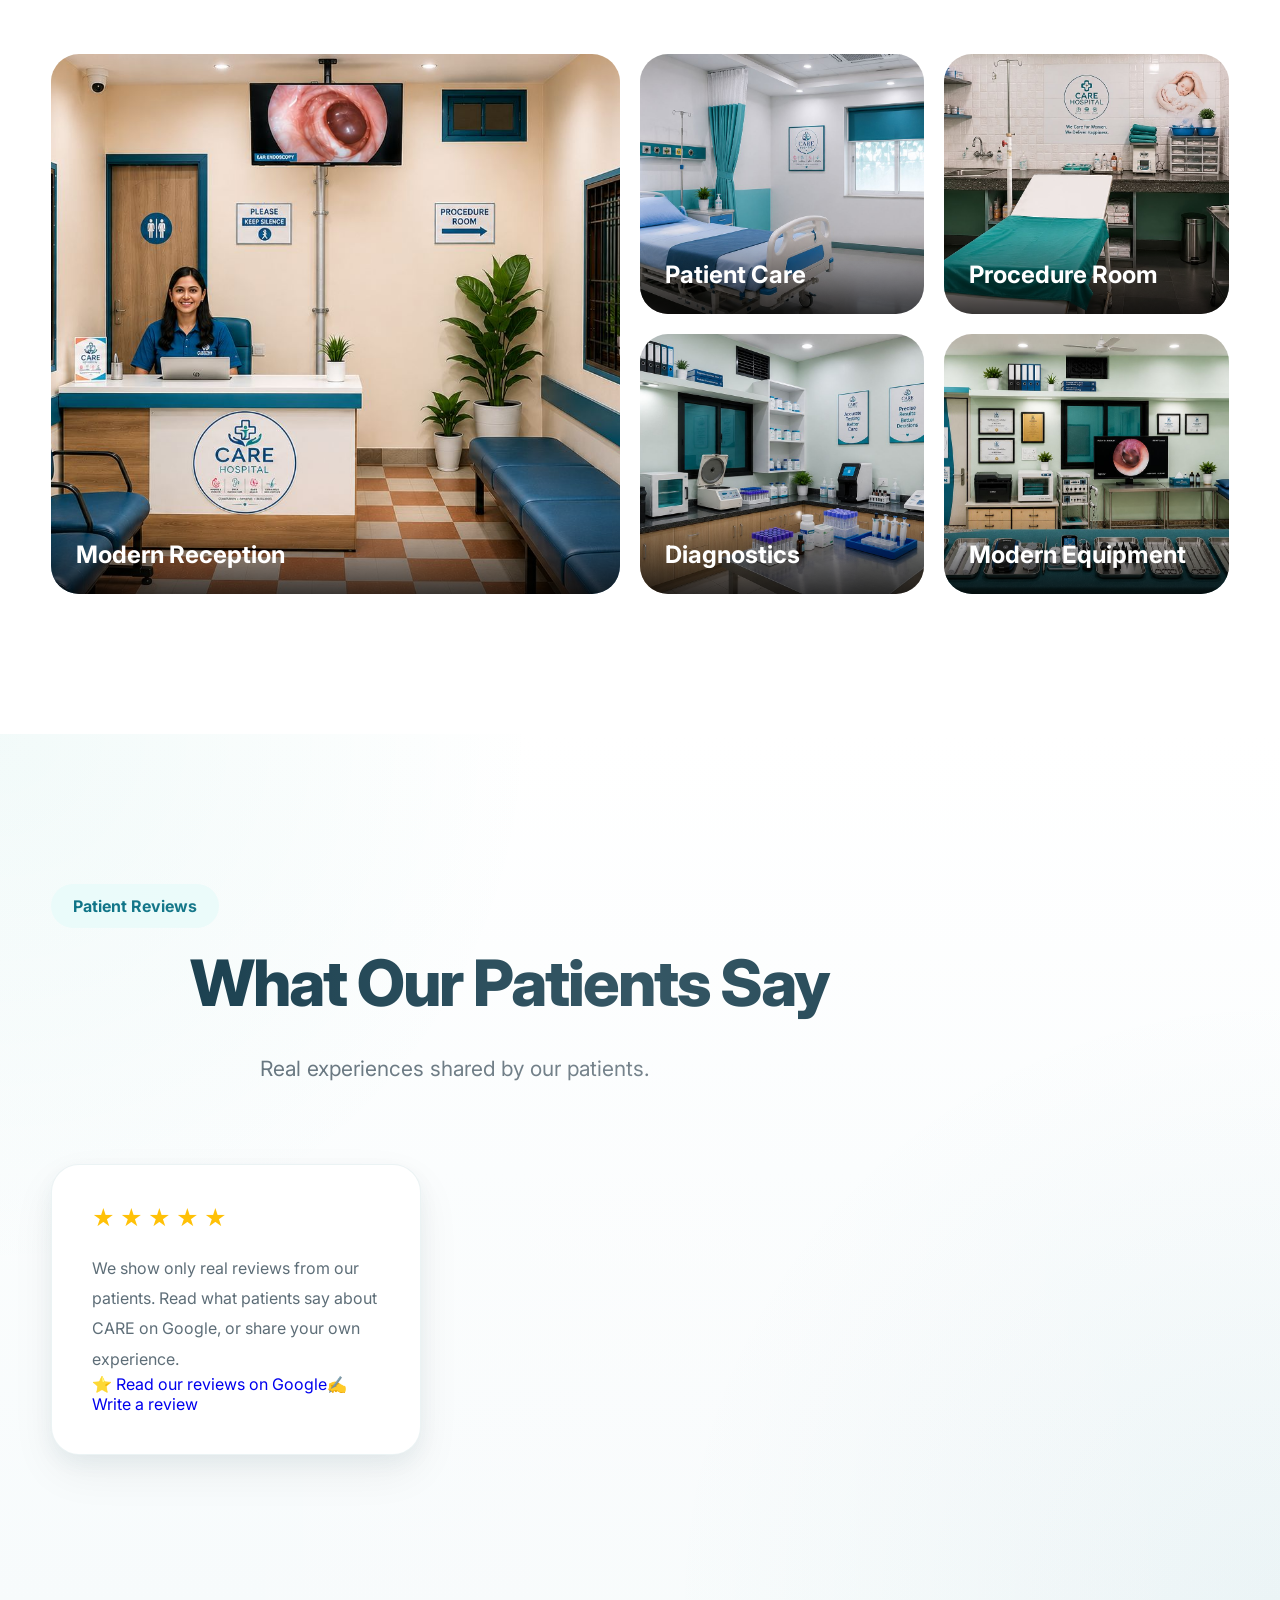
==== commit 5fb5d8fa: "📲 Care-Connect app" ====
--- a/index.html
+++ b/index.html
@@ -2923,7 +2923,7 @@
 
 <li><a href="products.html">Research &amp; Development</a></li>
 
-<li><a href="app.html">Patient App (Android)</a></li>
+<li><a href="app.html">📲 Care-Connect app (Android)</a></li>
 
 <li><a href="#contact">Contact</a></li>
 
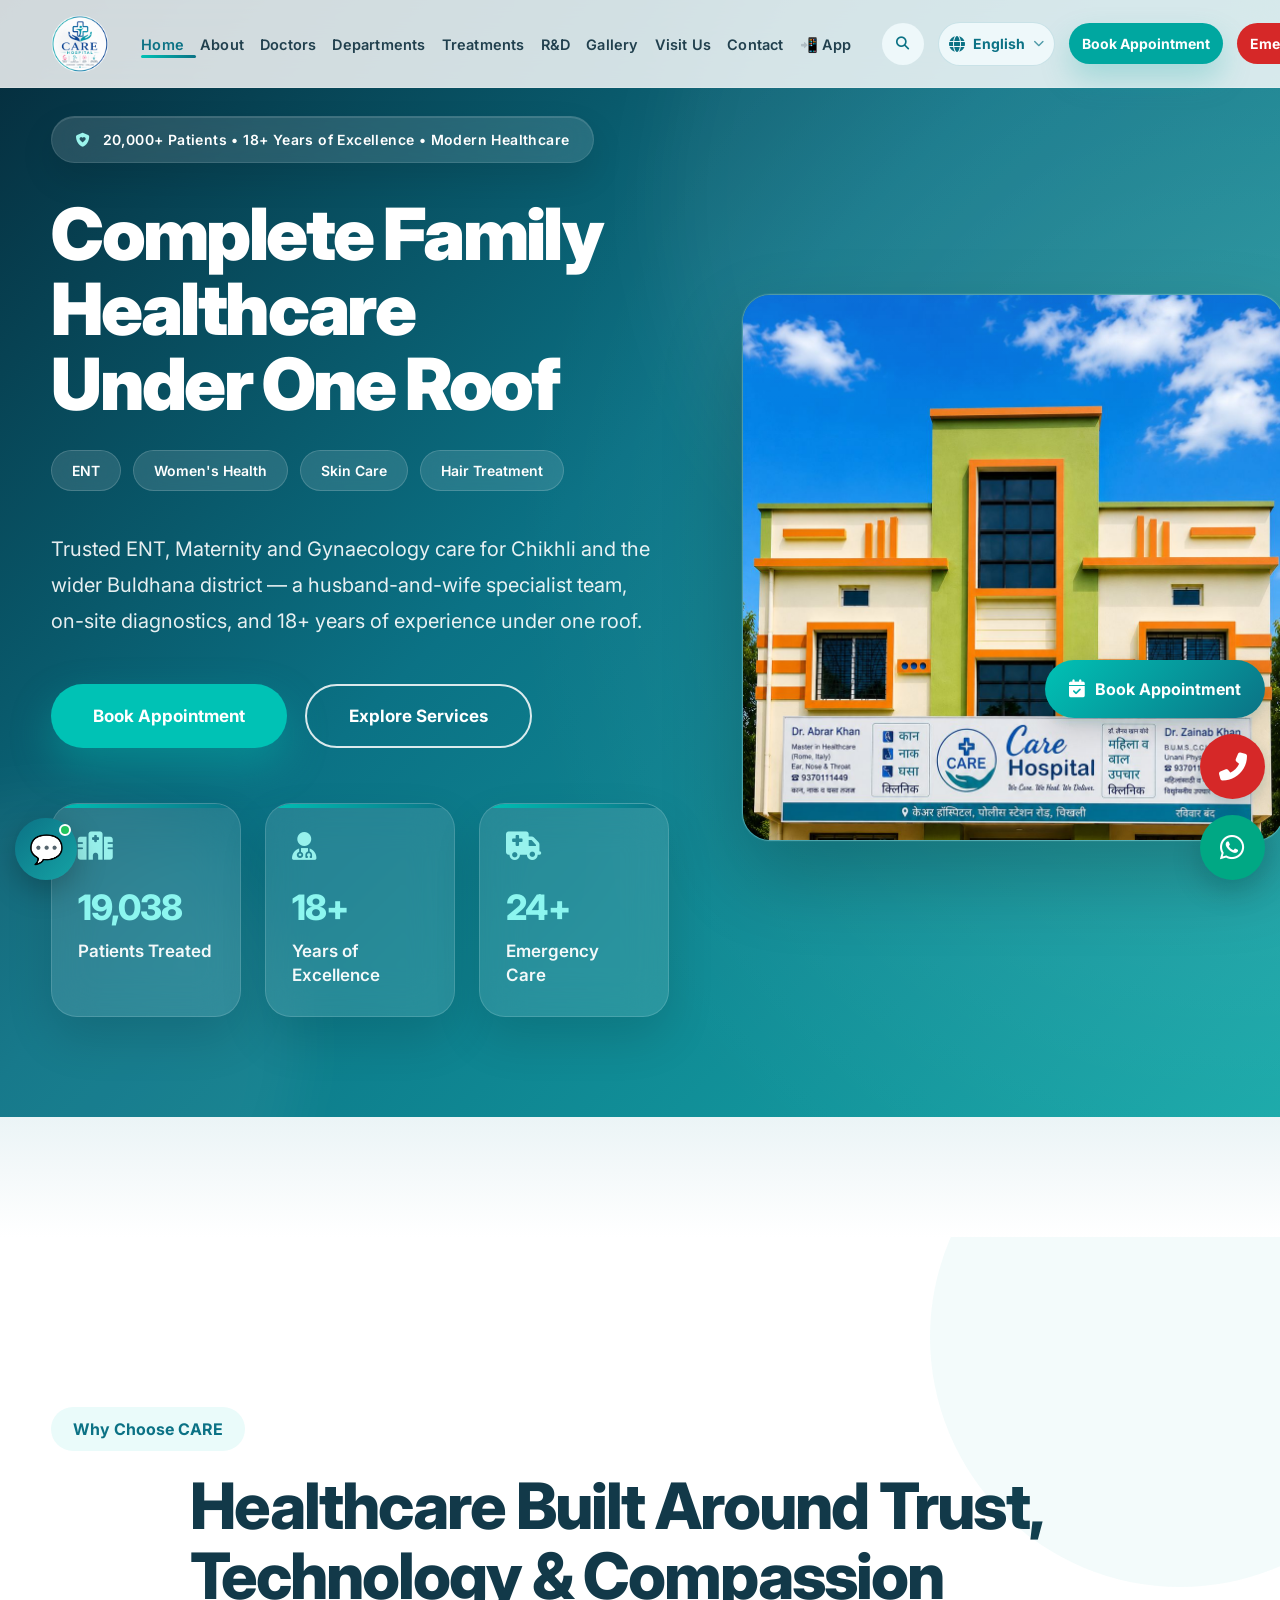
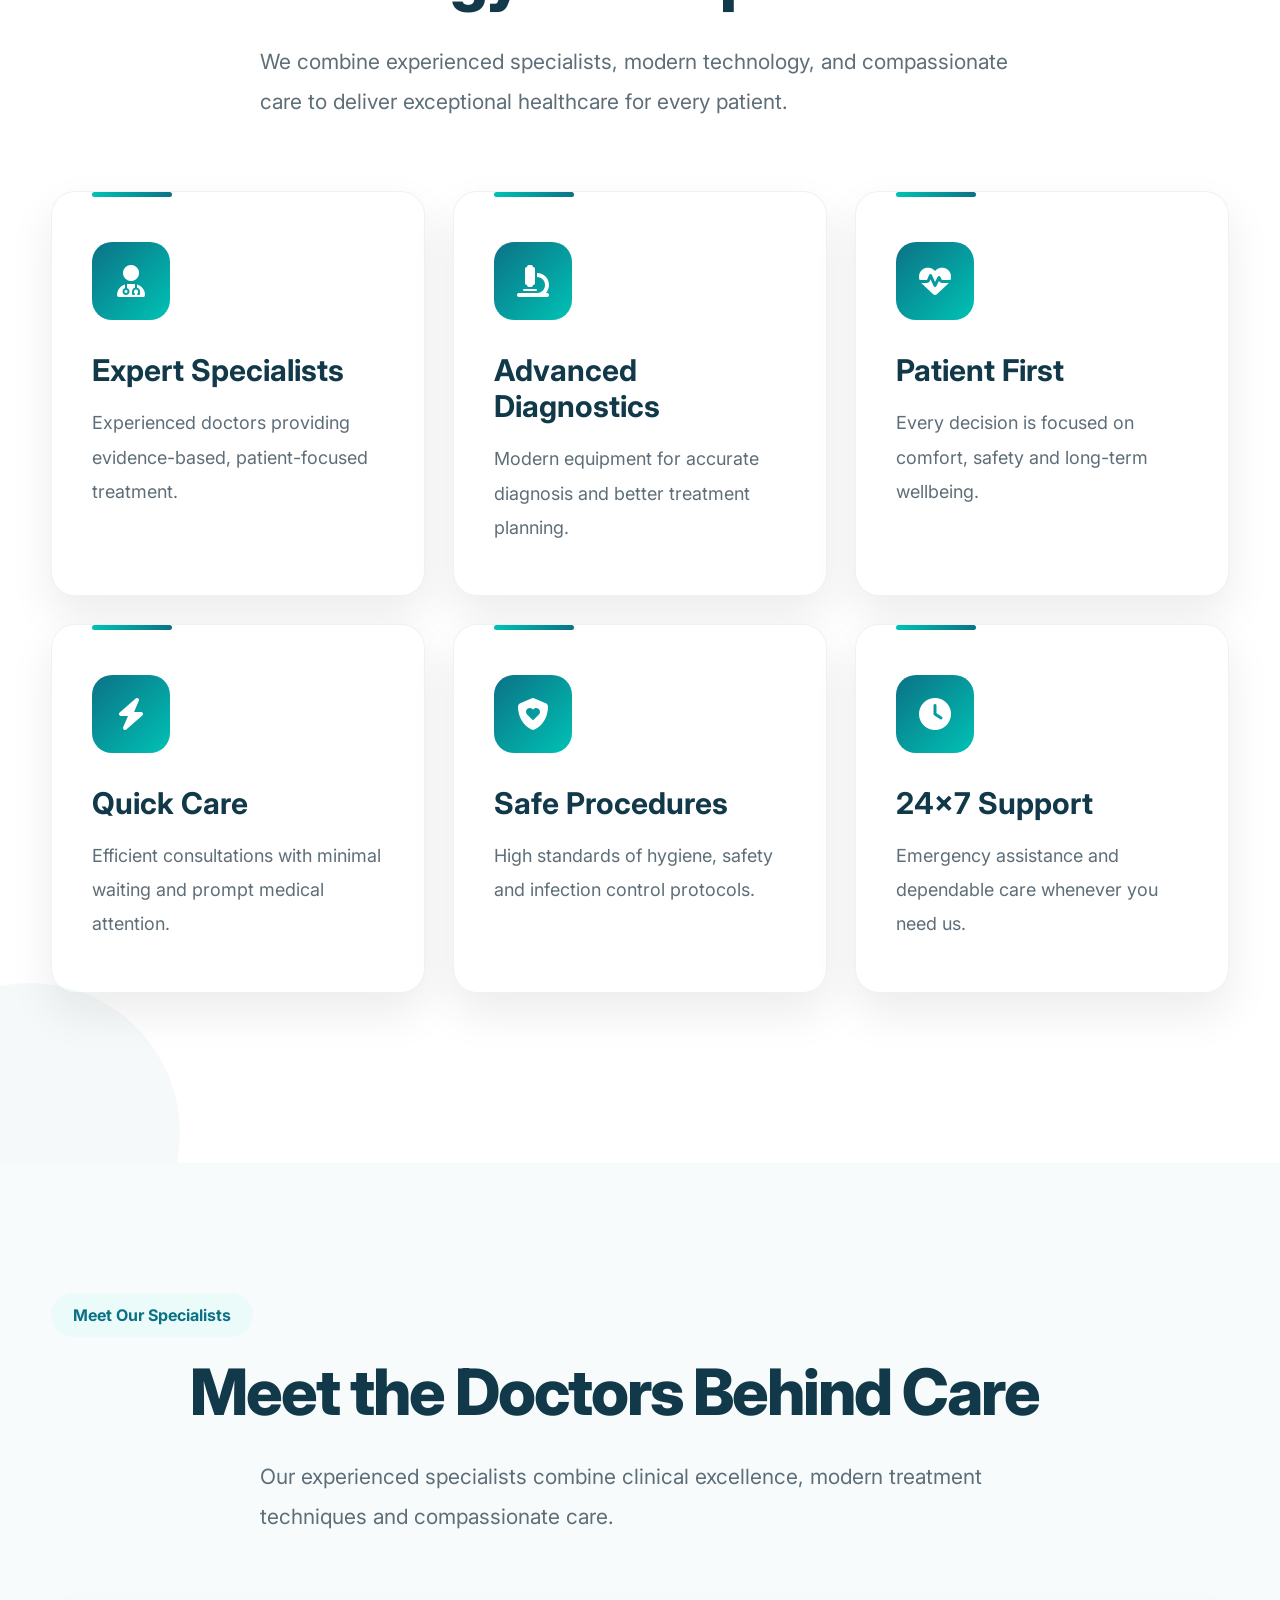
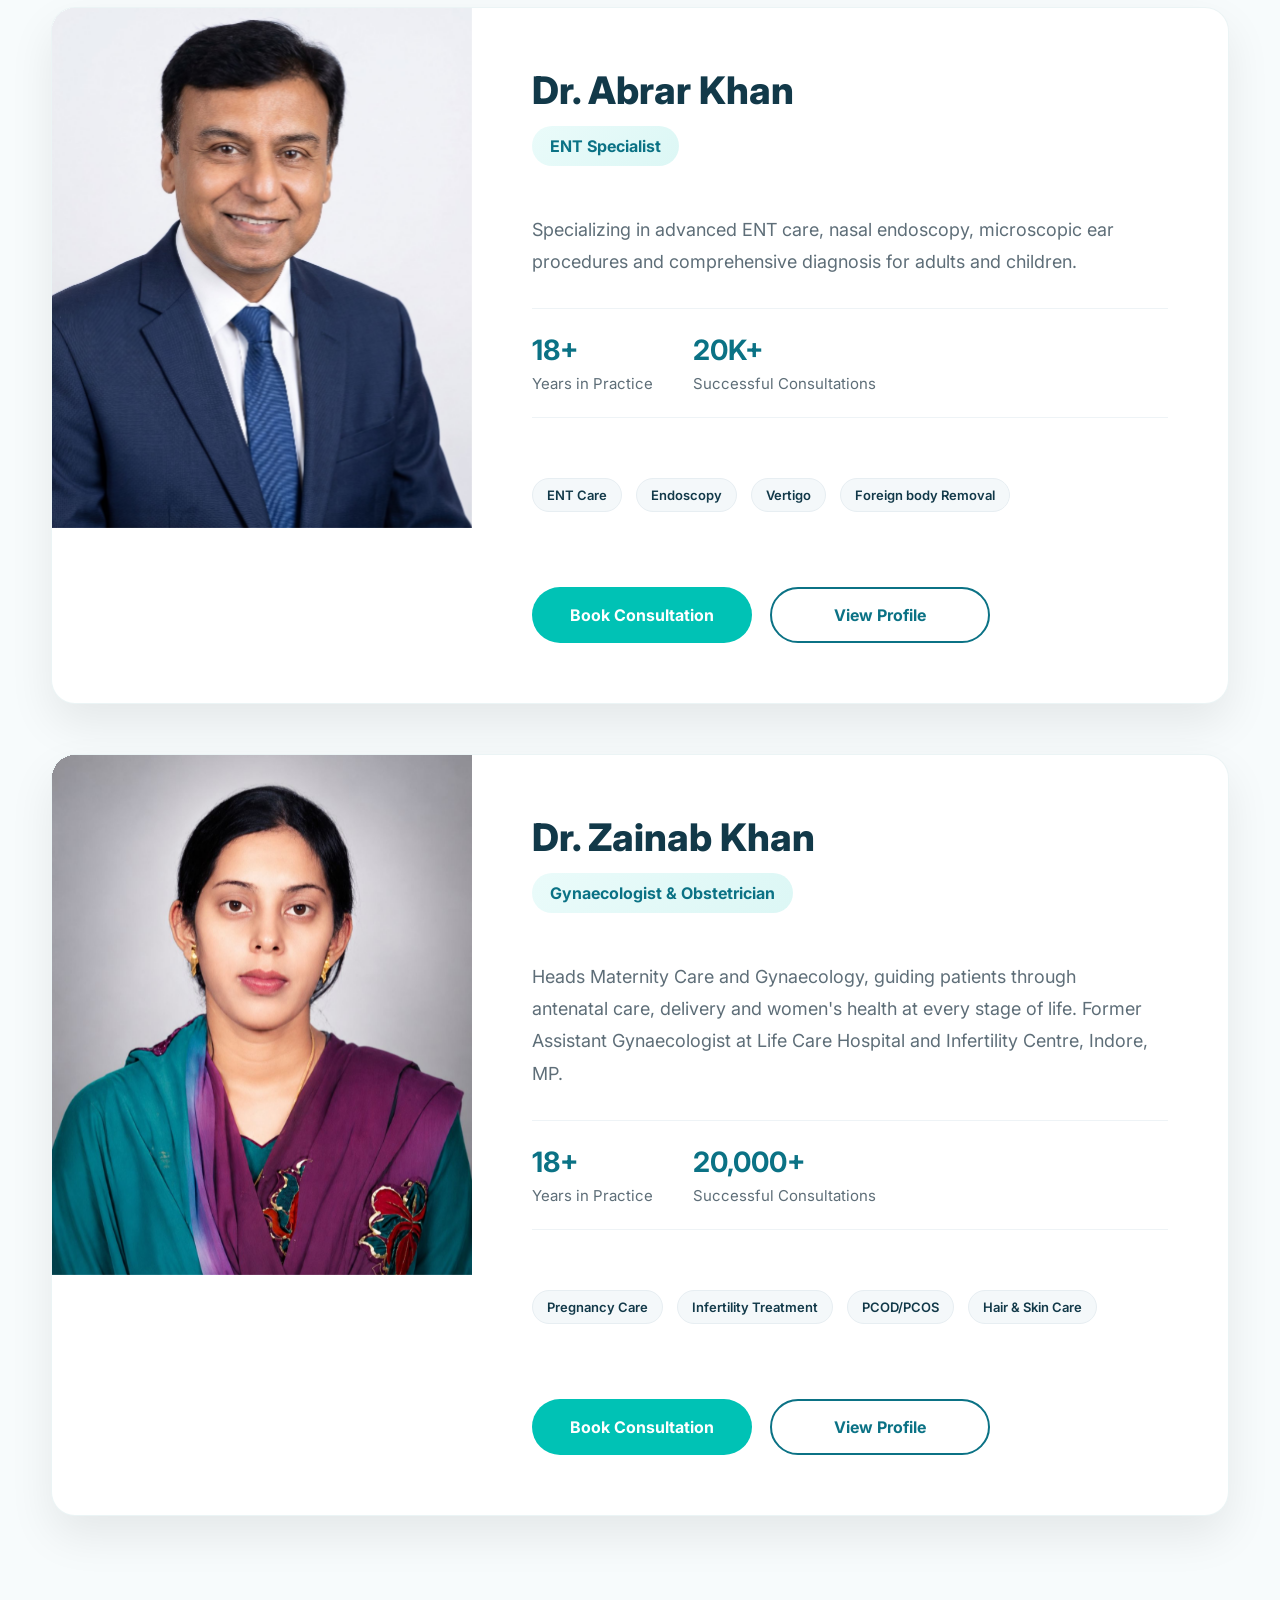
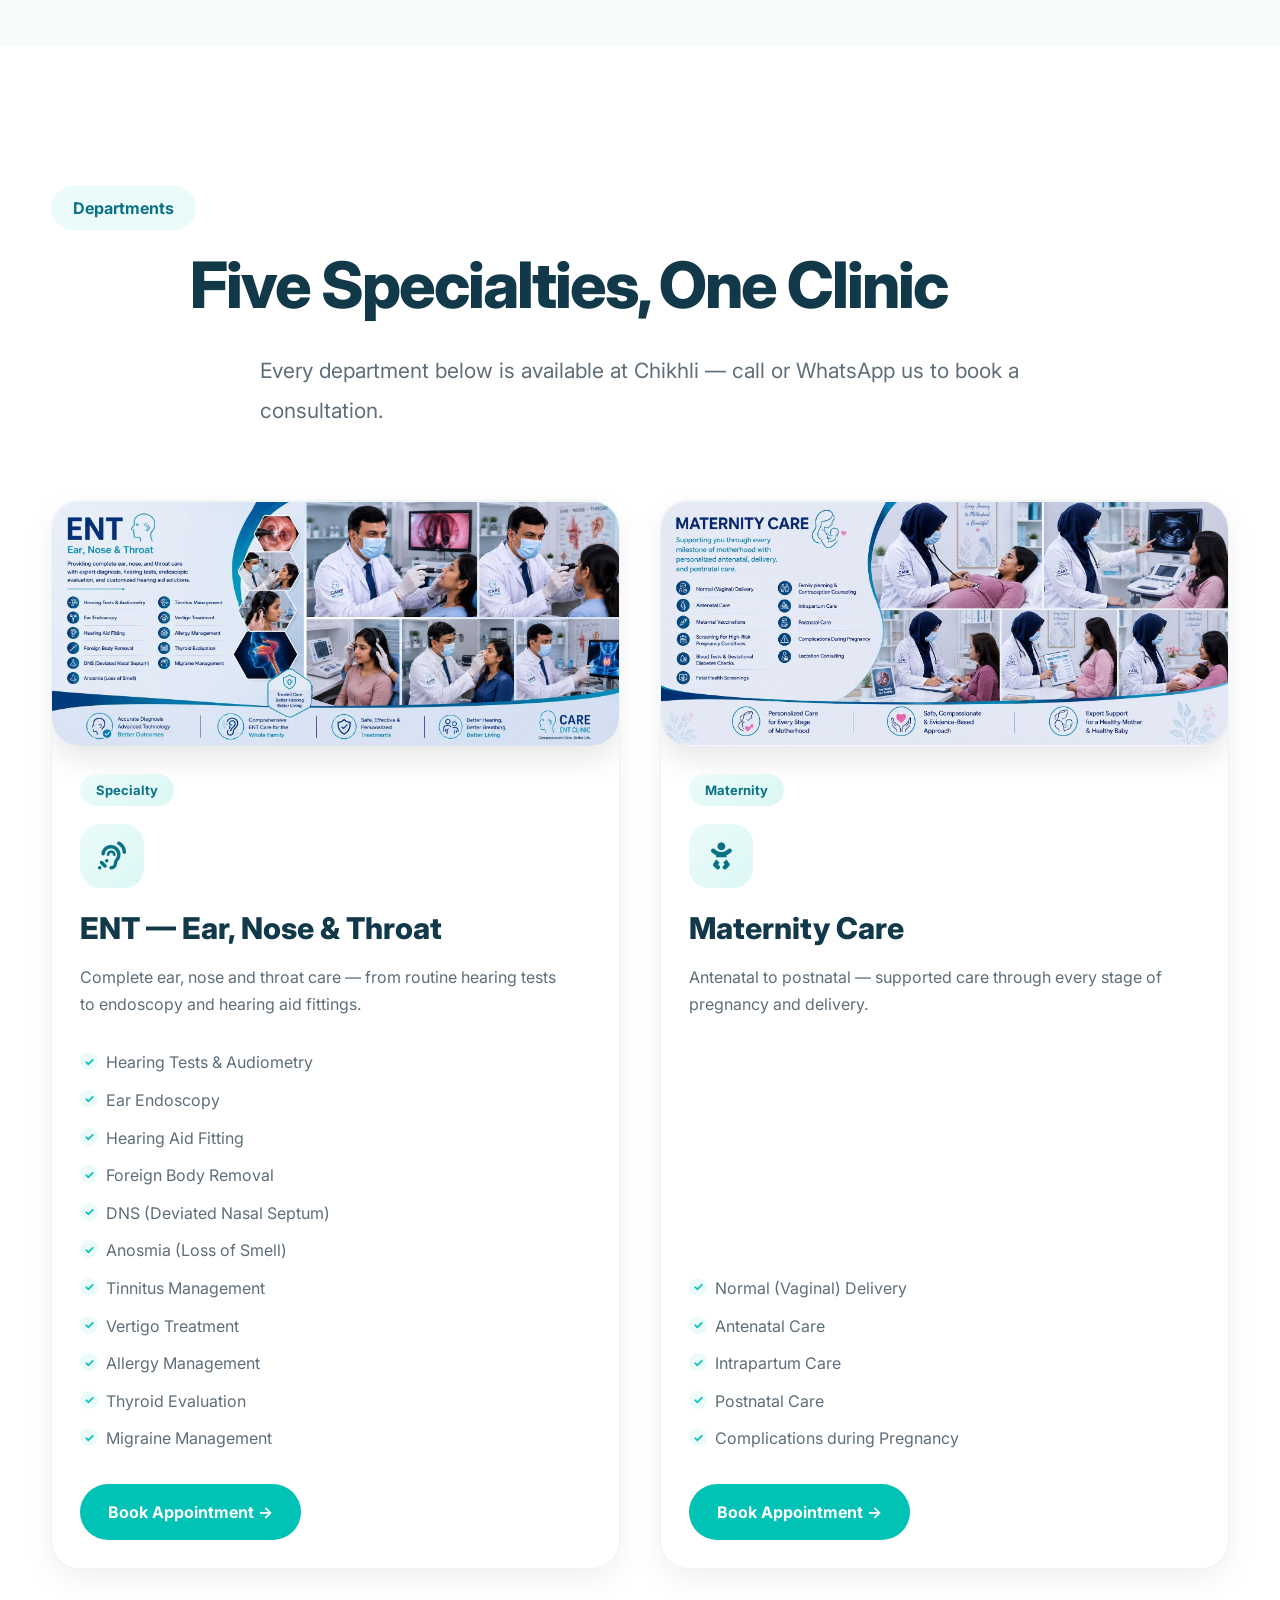
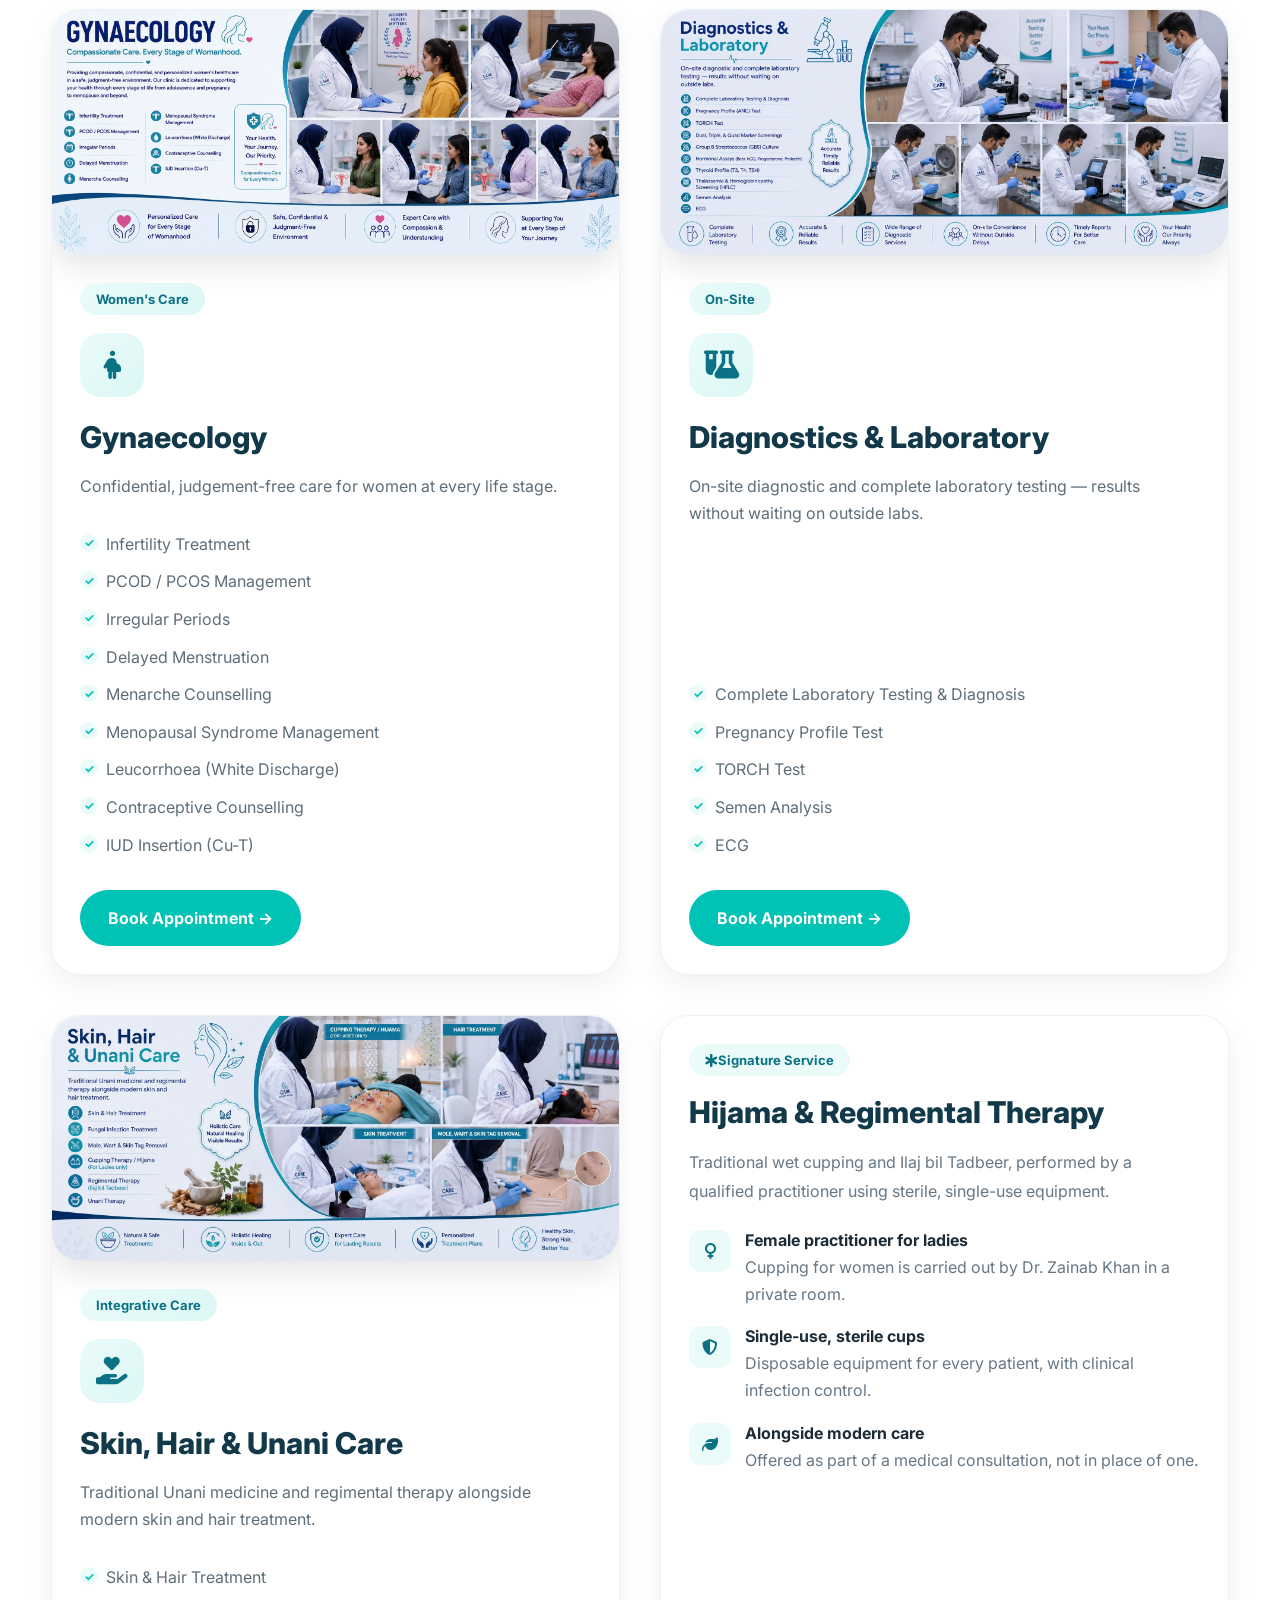
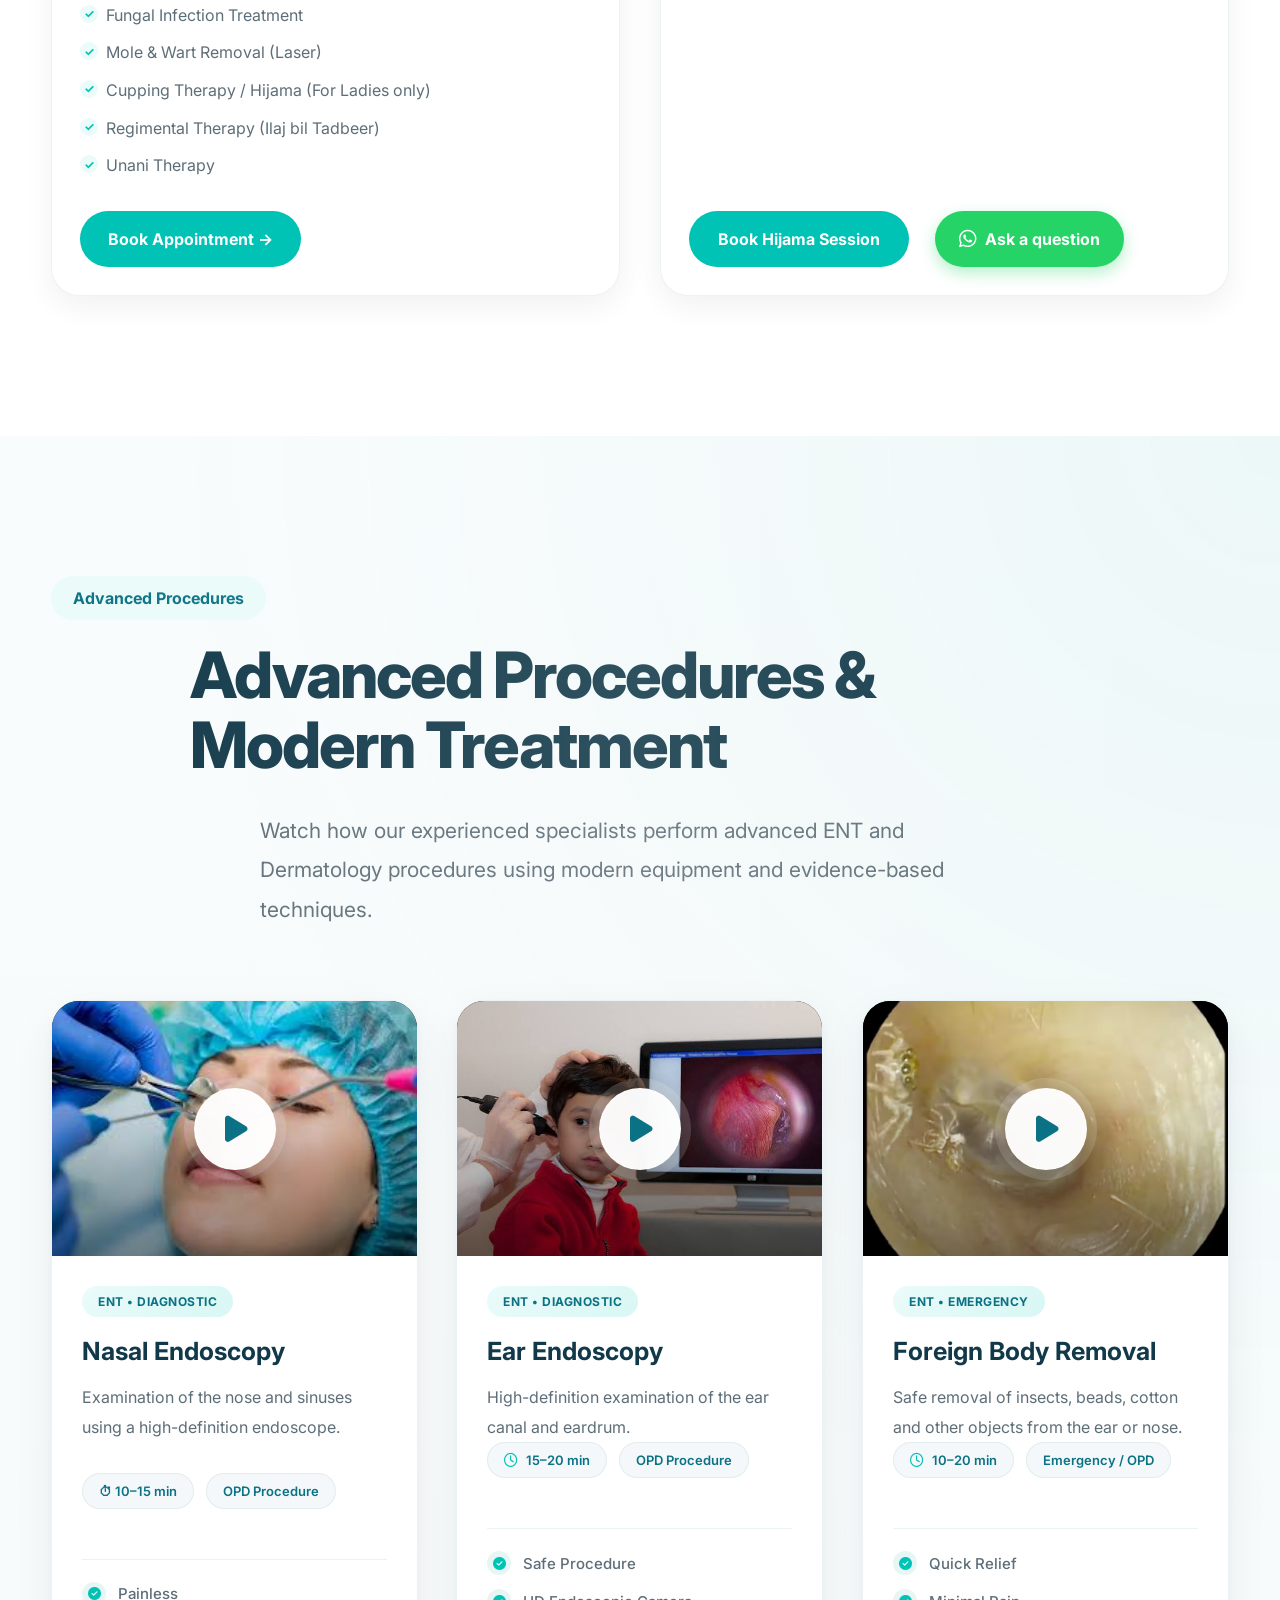
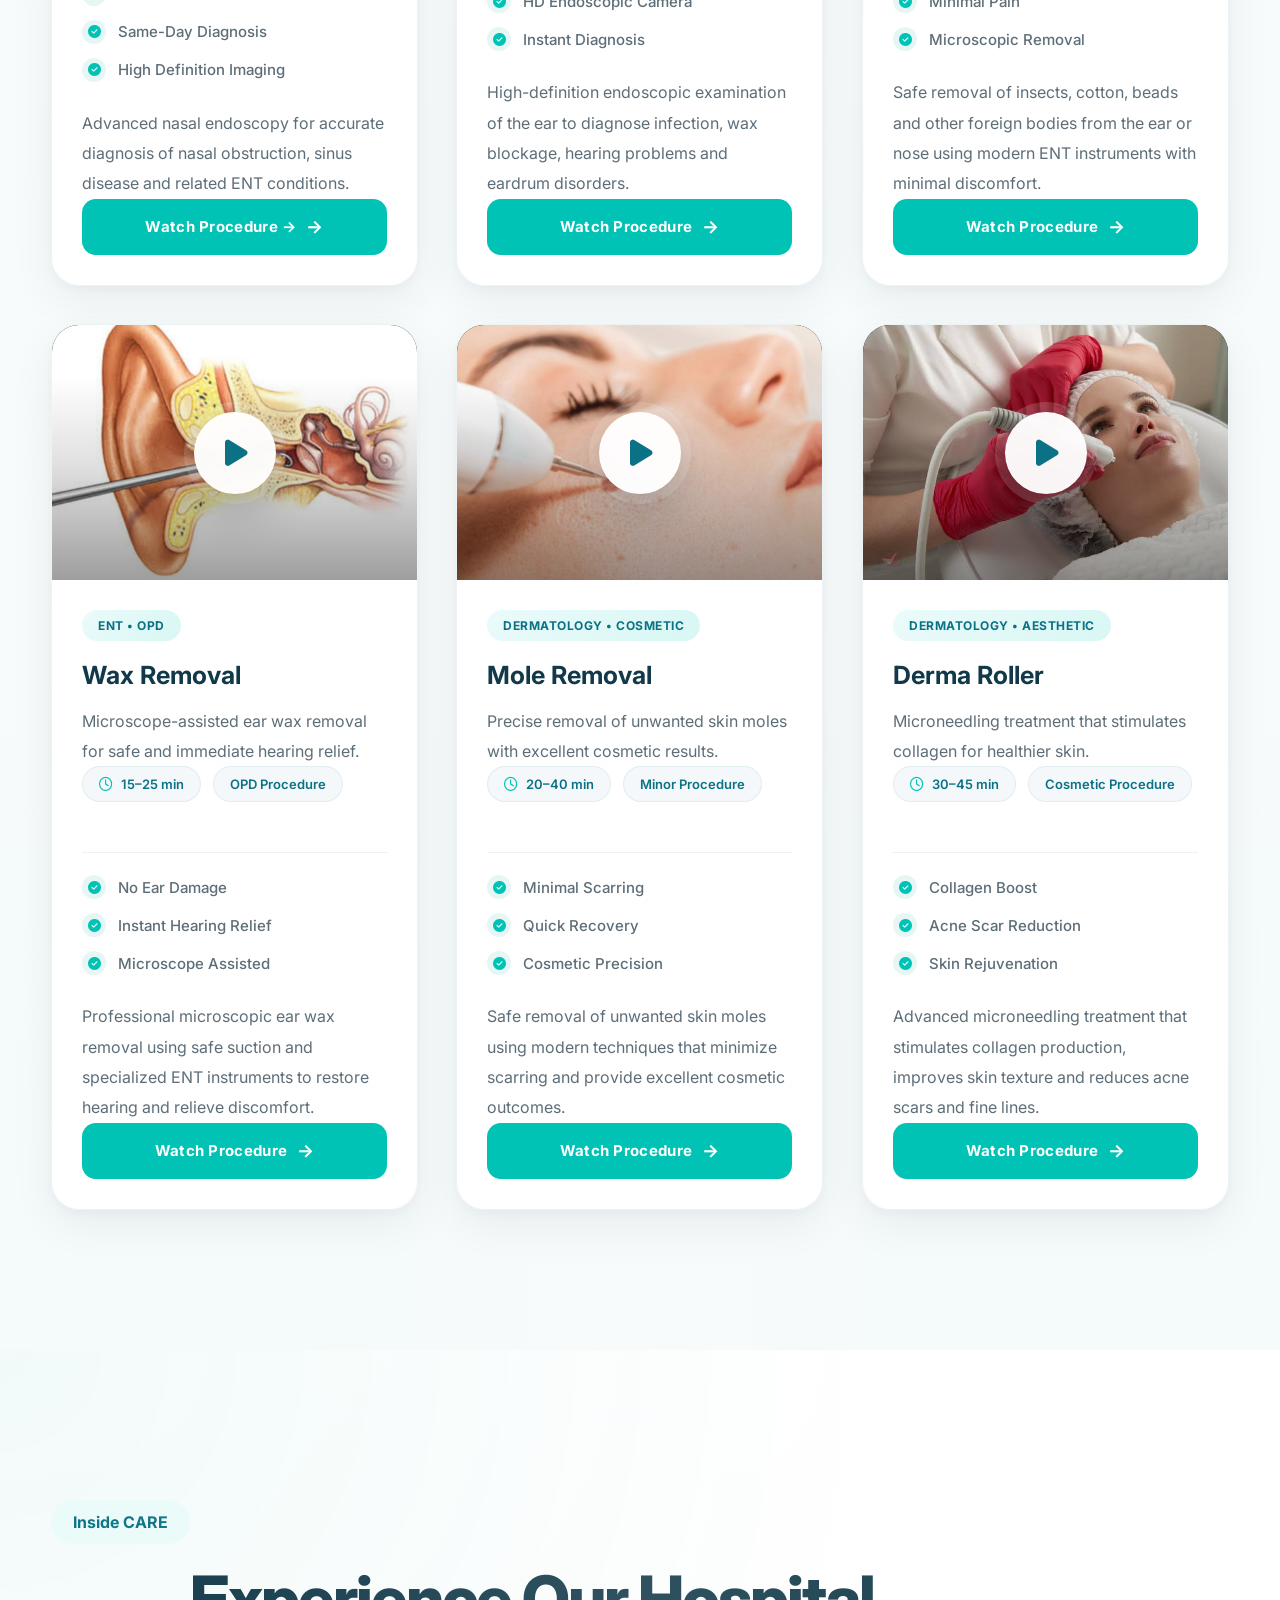
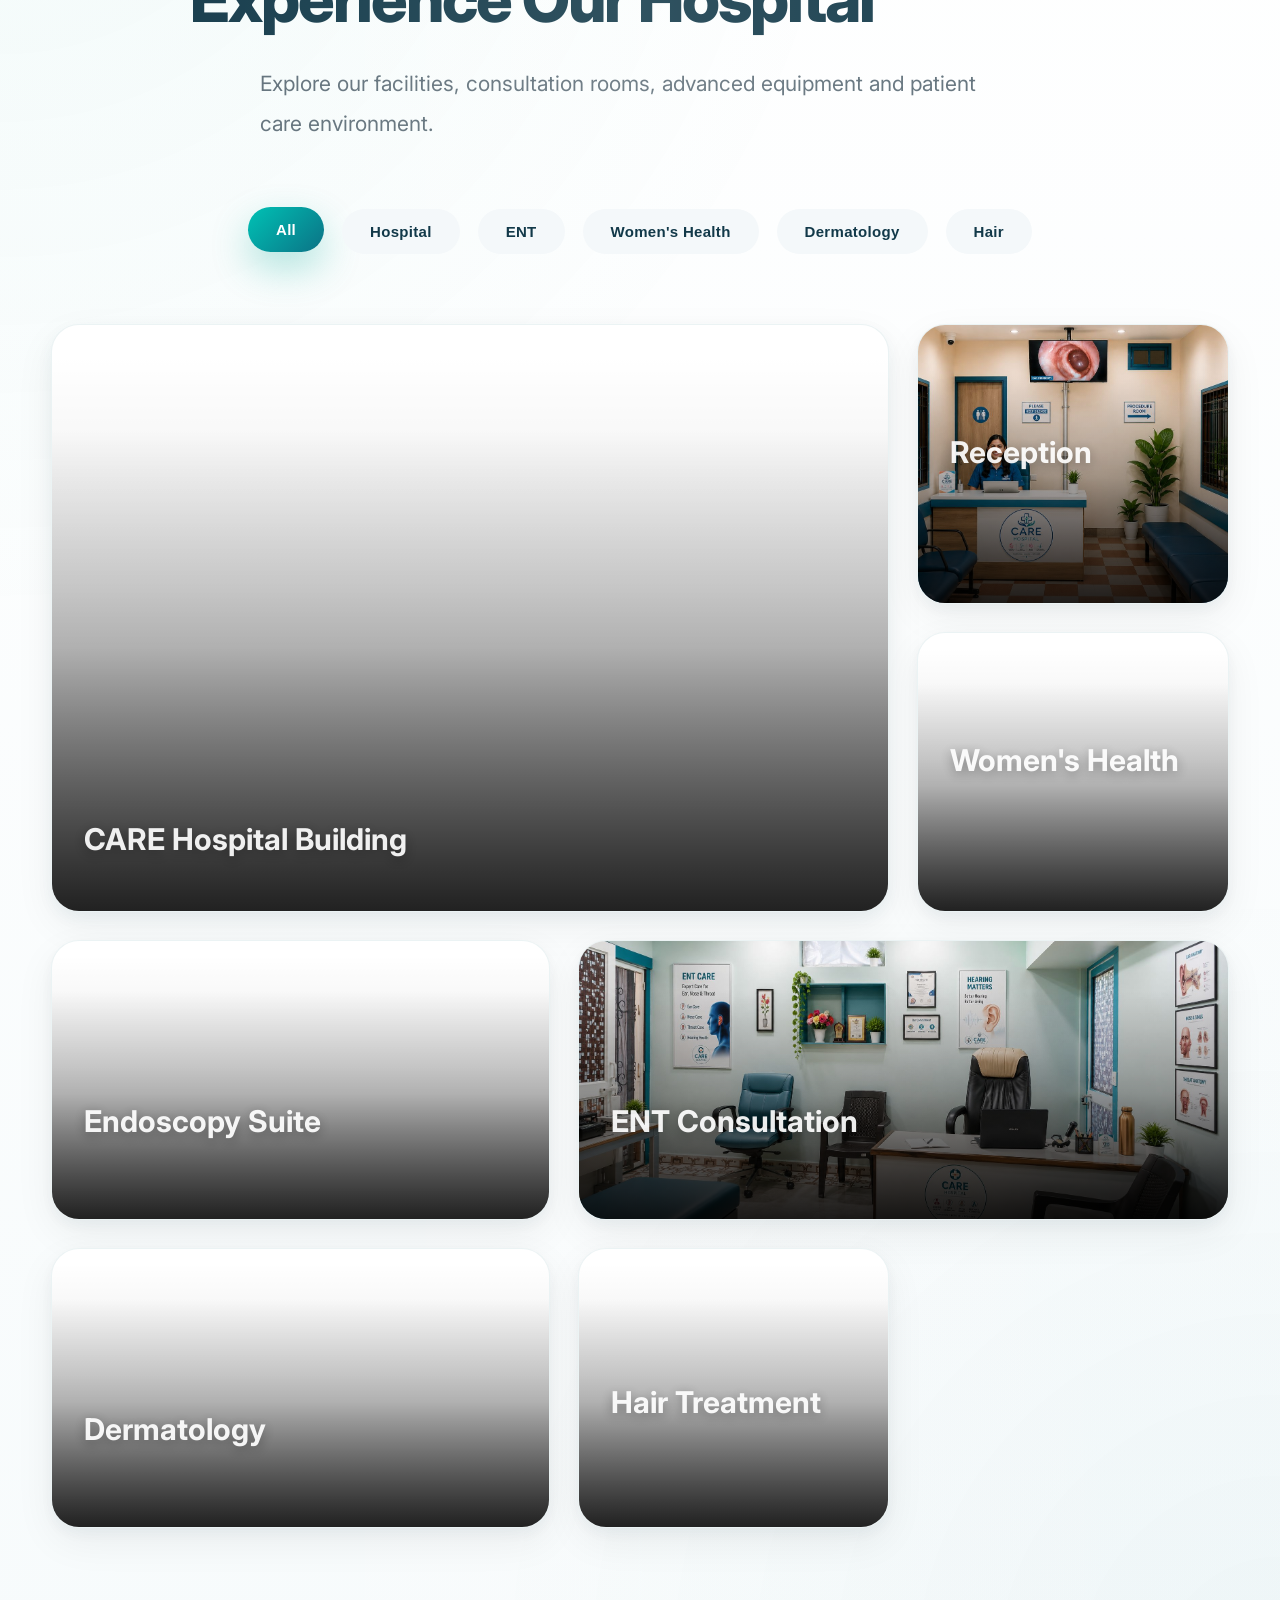
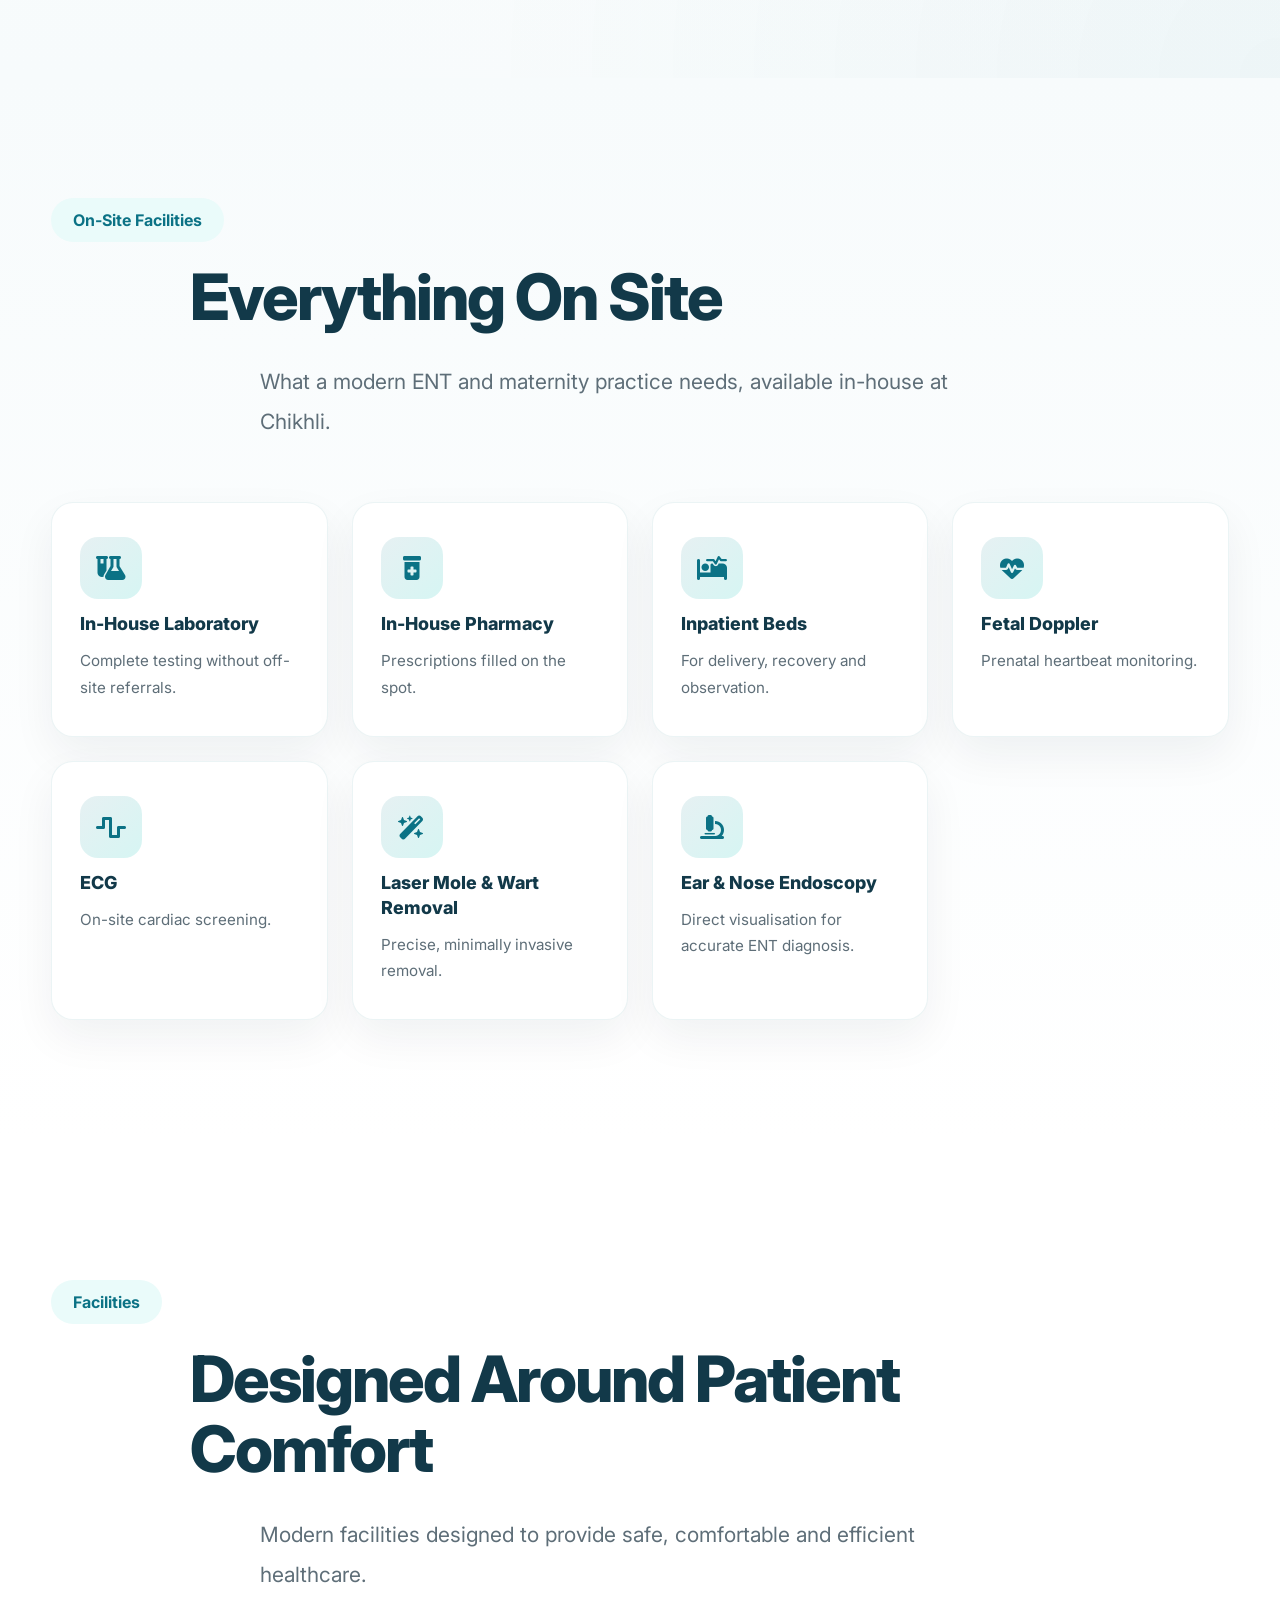
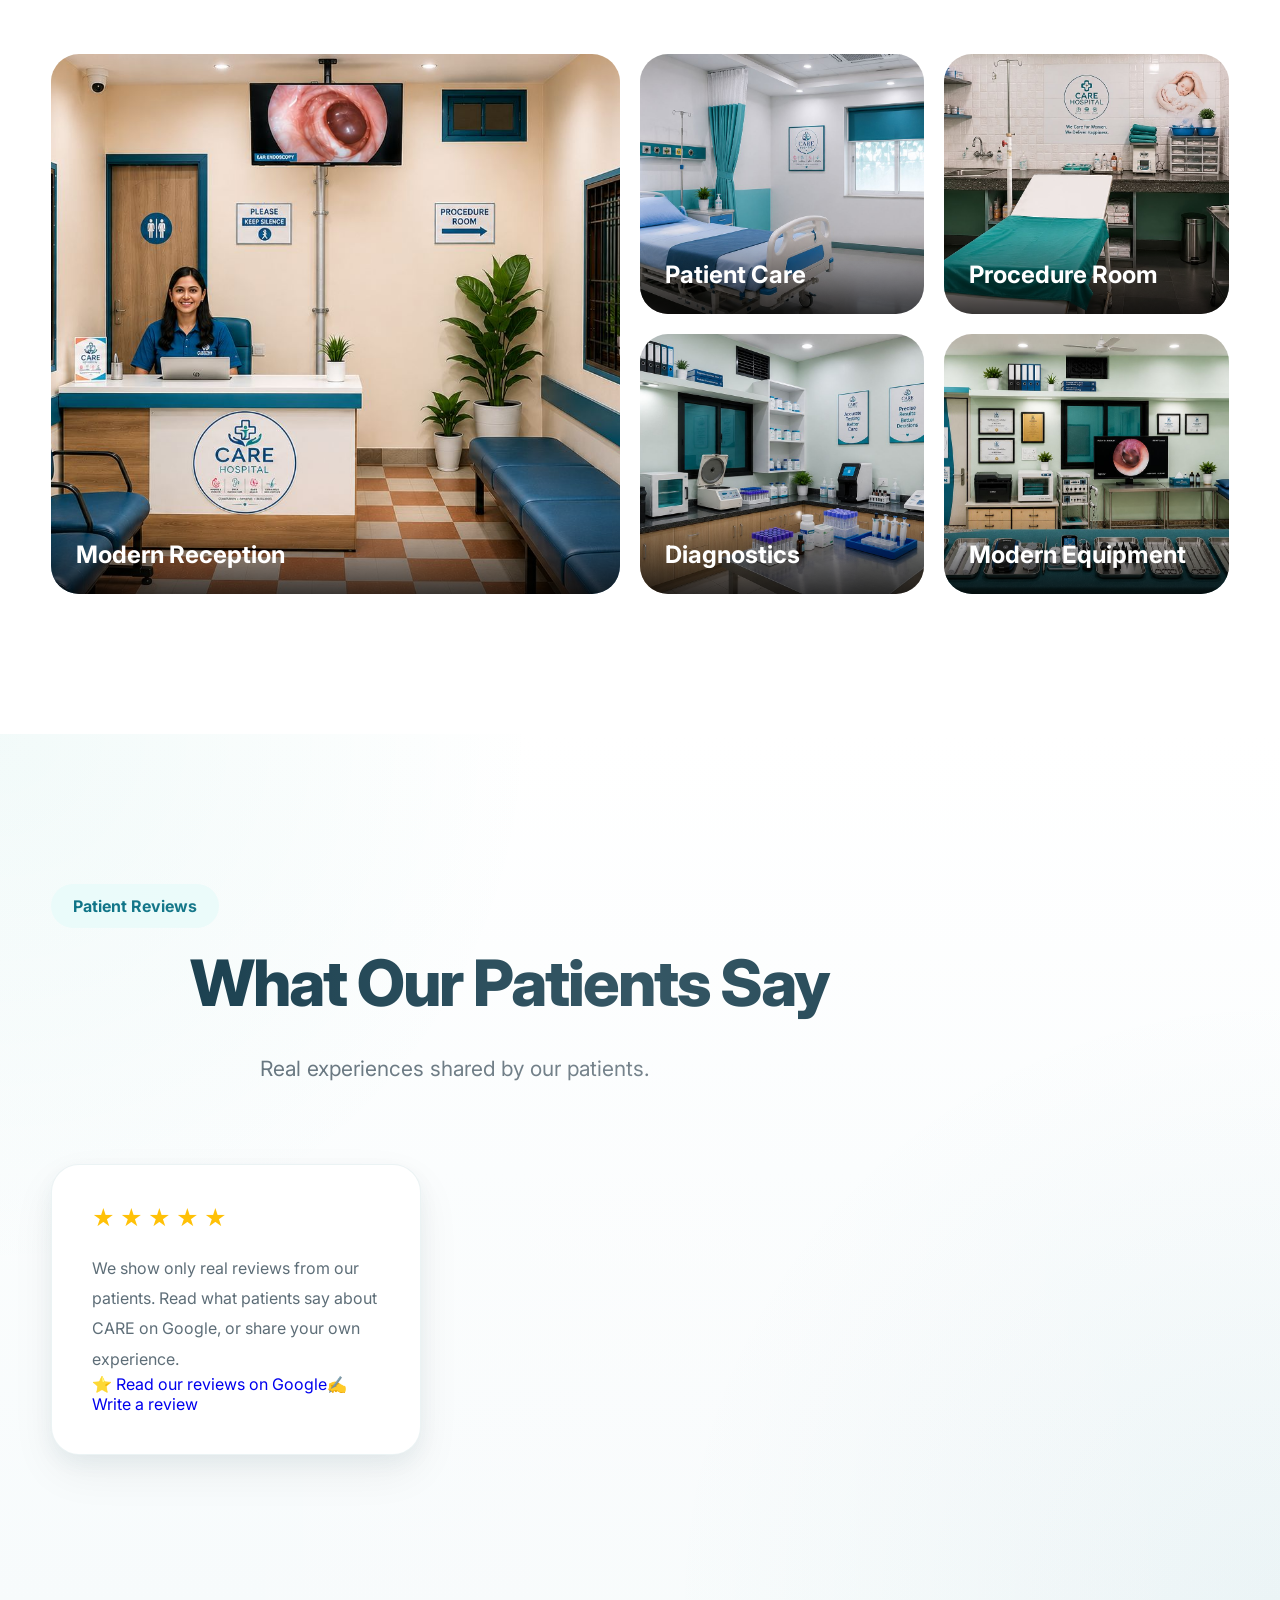
==== commit 3c9c641b: "Update fmt.Println message from 'Hello' to 'Goodbye'" ====
--- a/index.html
+++ b/index.html
@@ -2923,7 +2923,7 @@
 
 <li><a href="products.html">Research &amp; Development</a></li>
 
-<li><a href="app.html">📲 Care-Connect app (Android)</a></li>
+<li><a href="app.html">📲 Care-Connect (Android)</a></li>
 
 <li><a href="#contact">Contact</a></li>
 
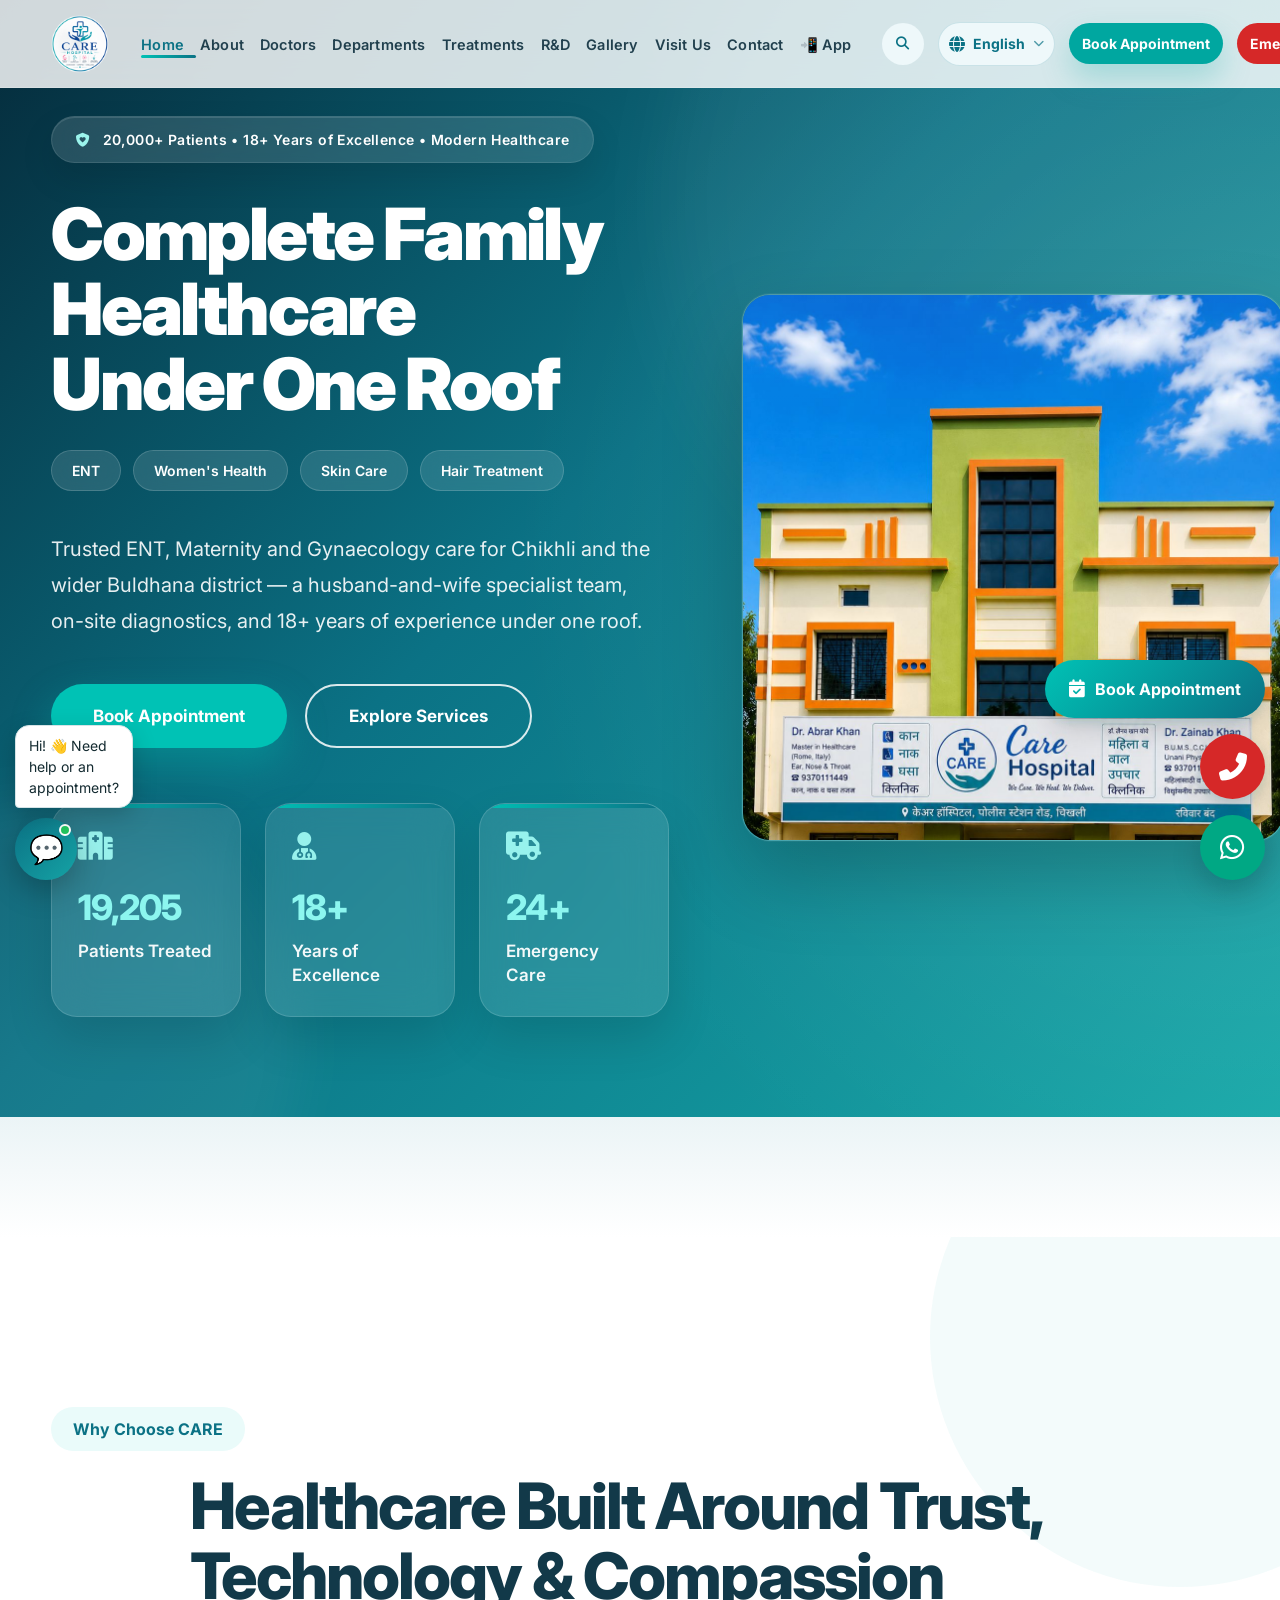
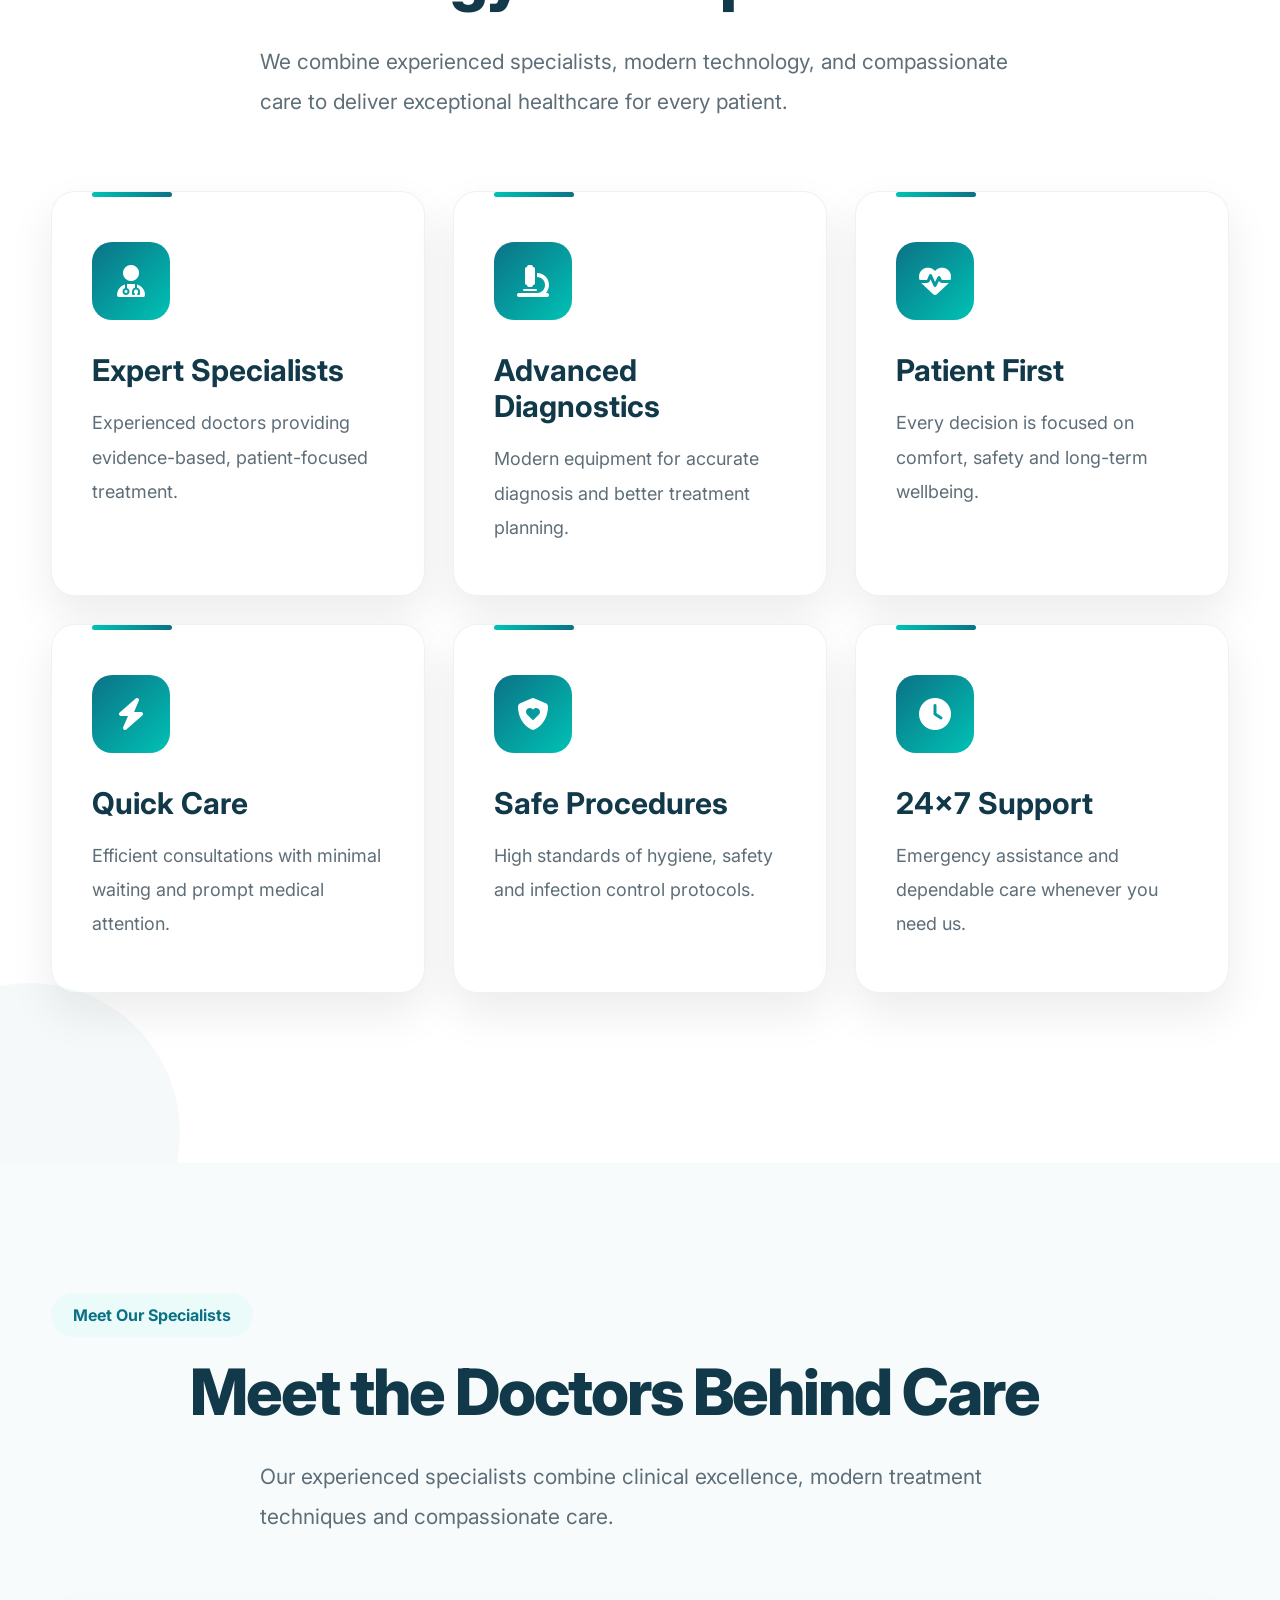
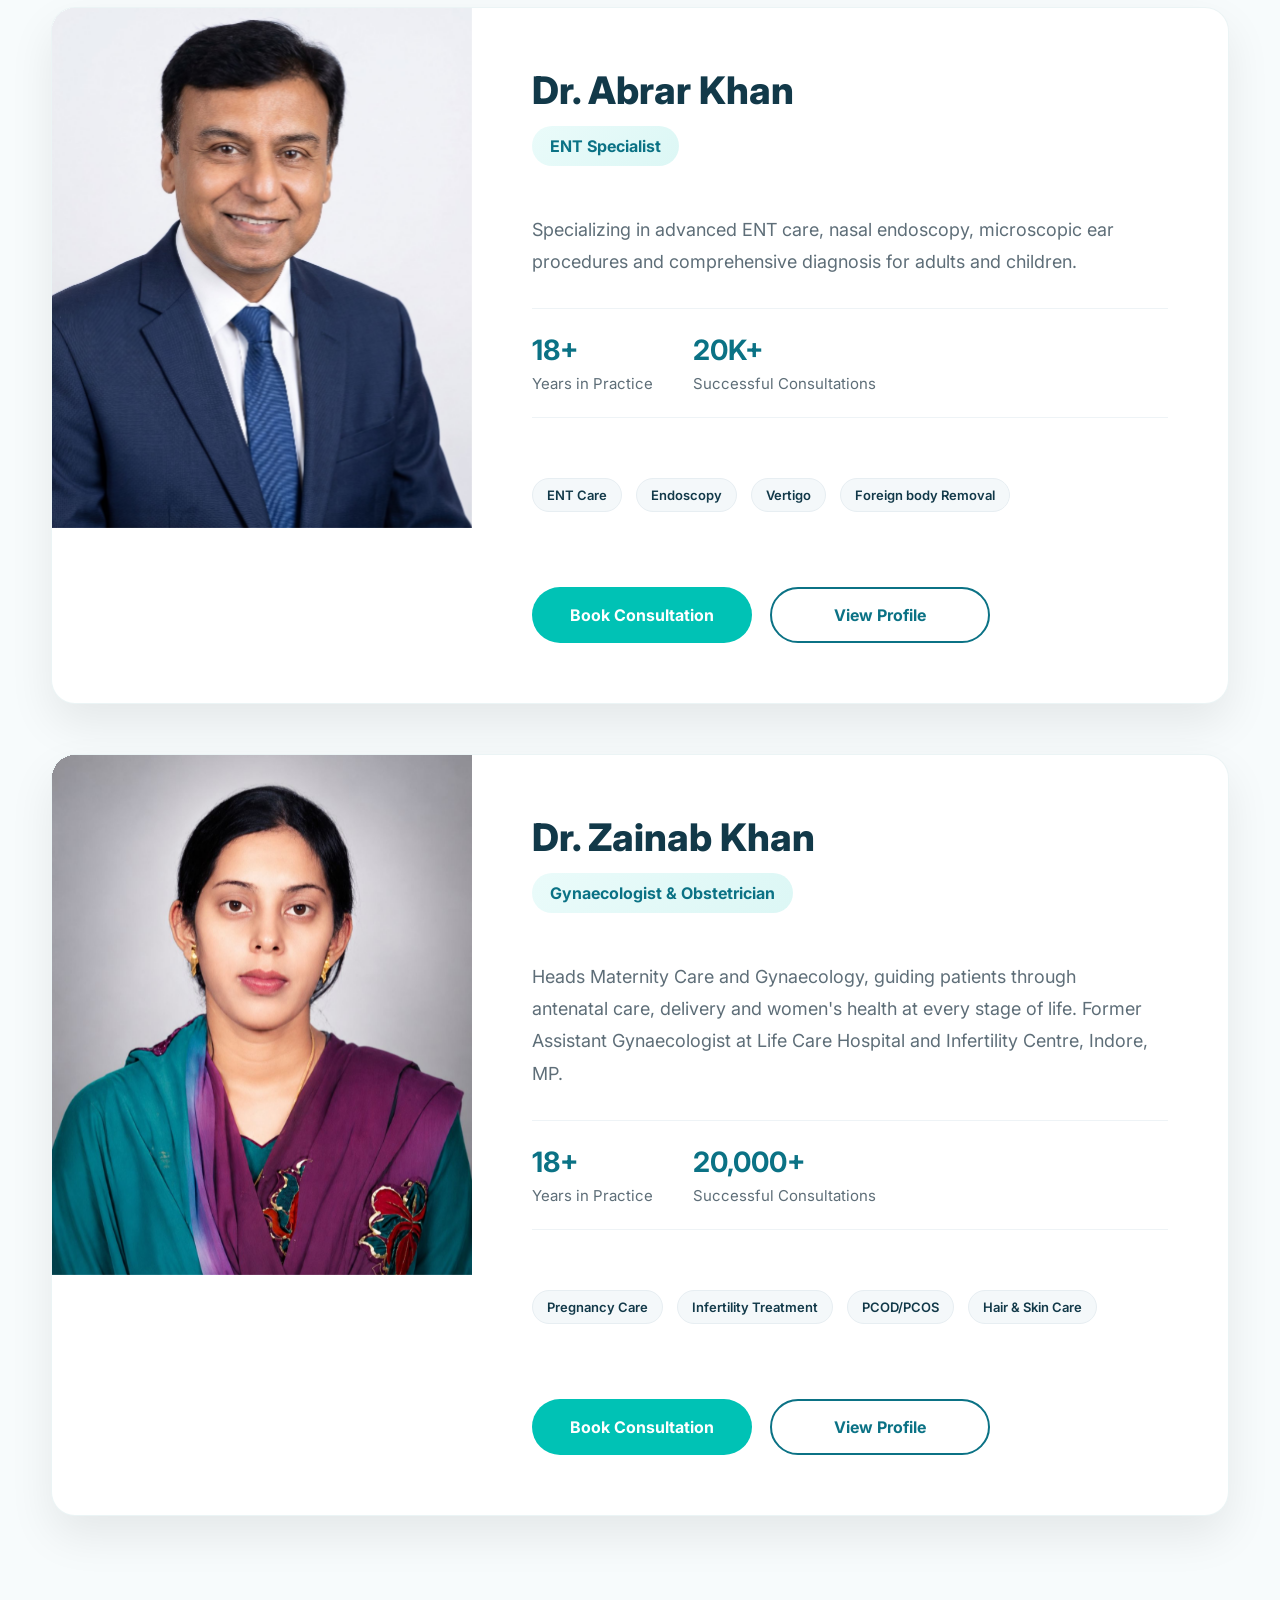
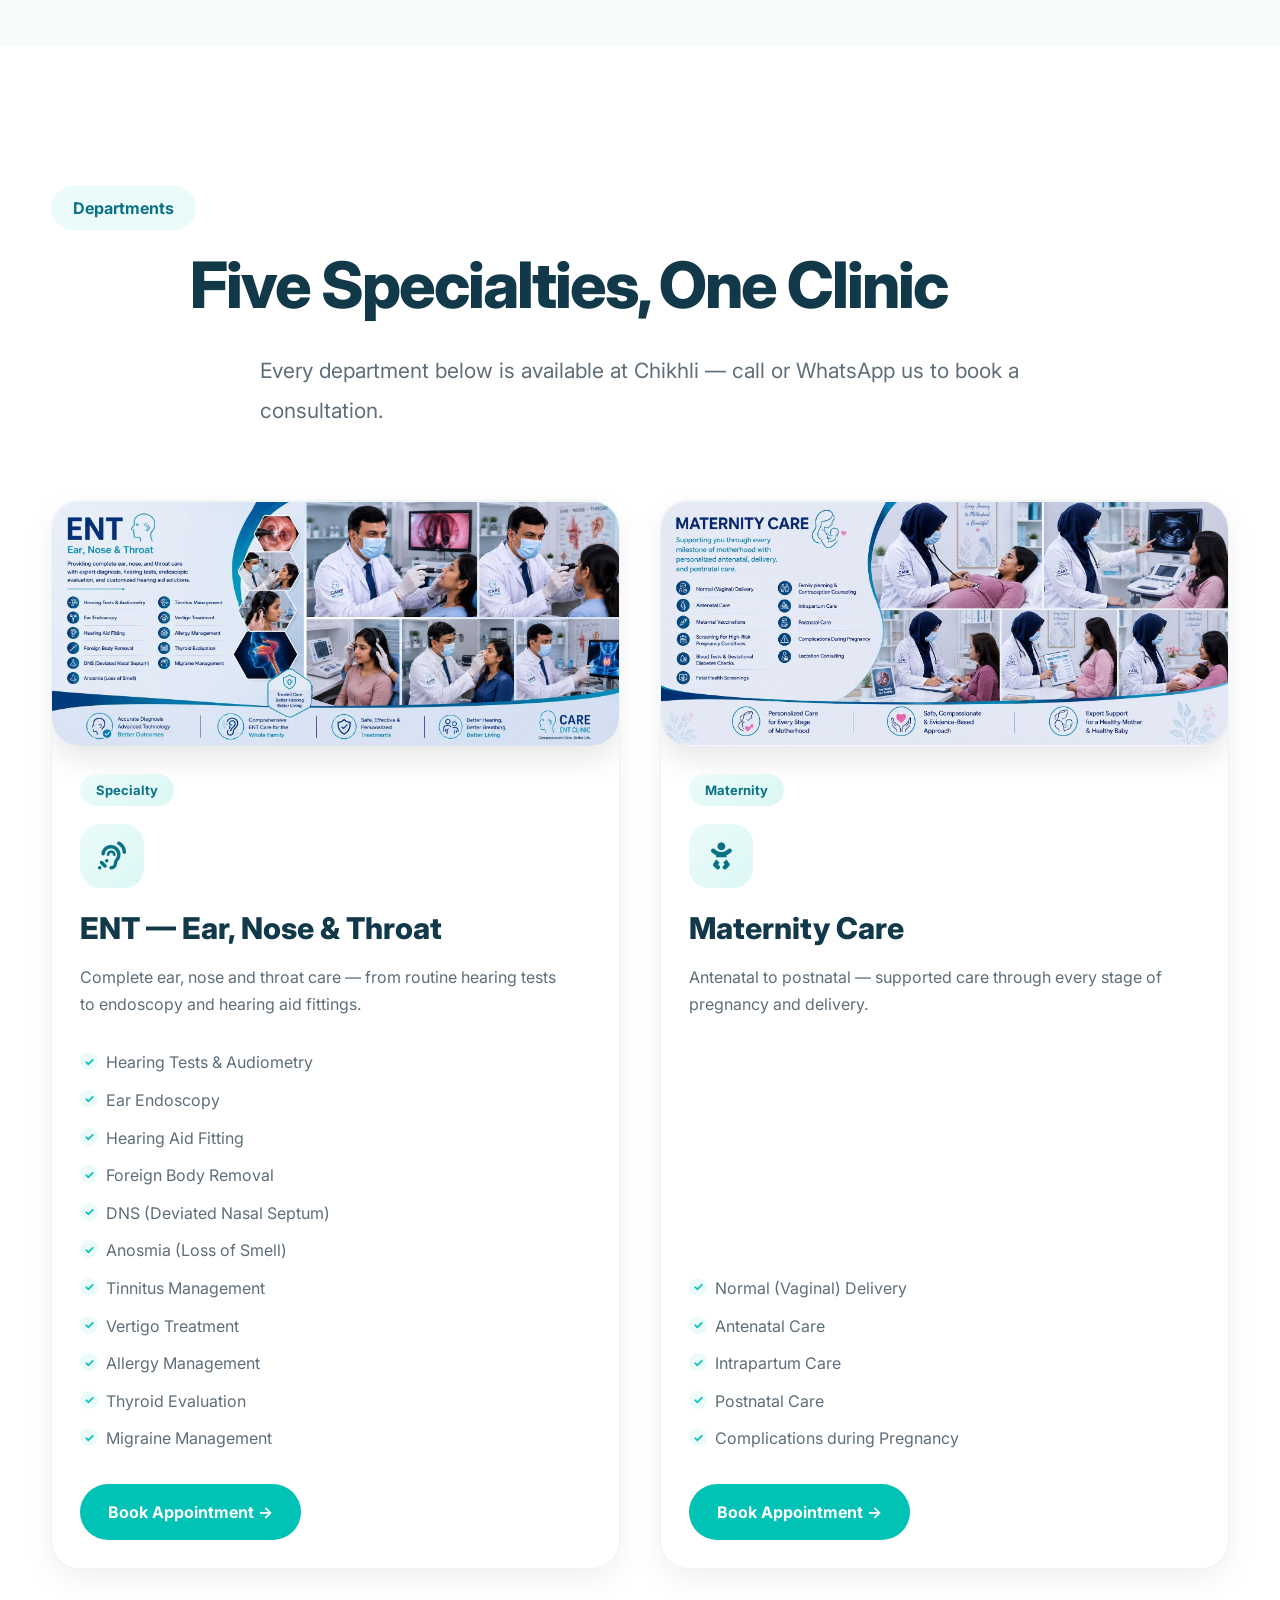
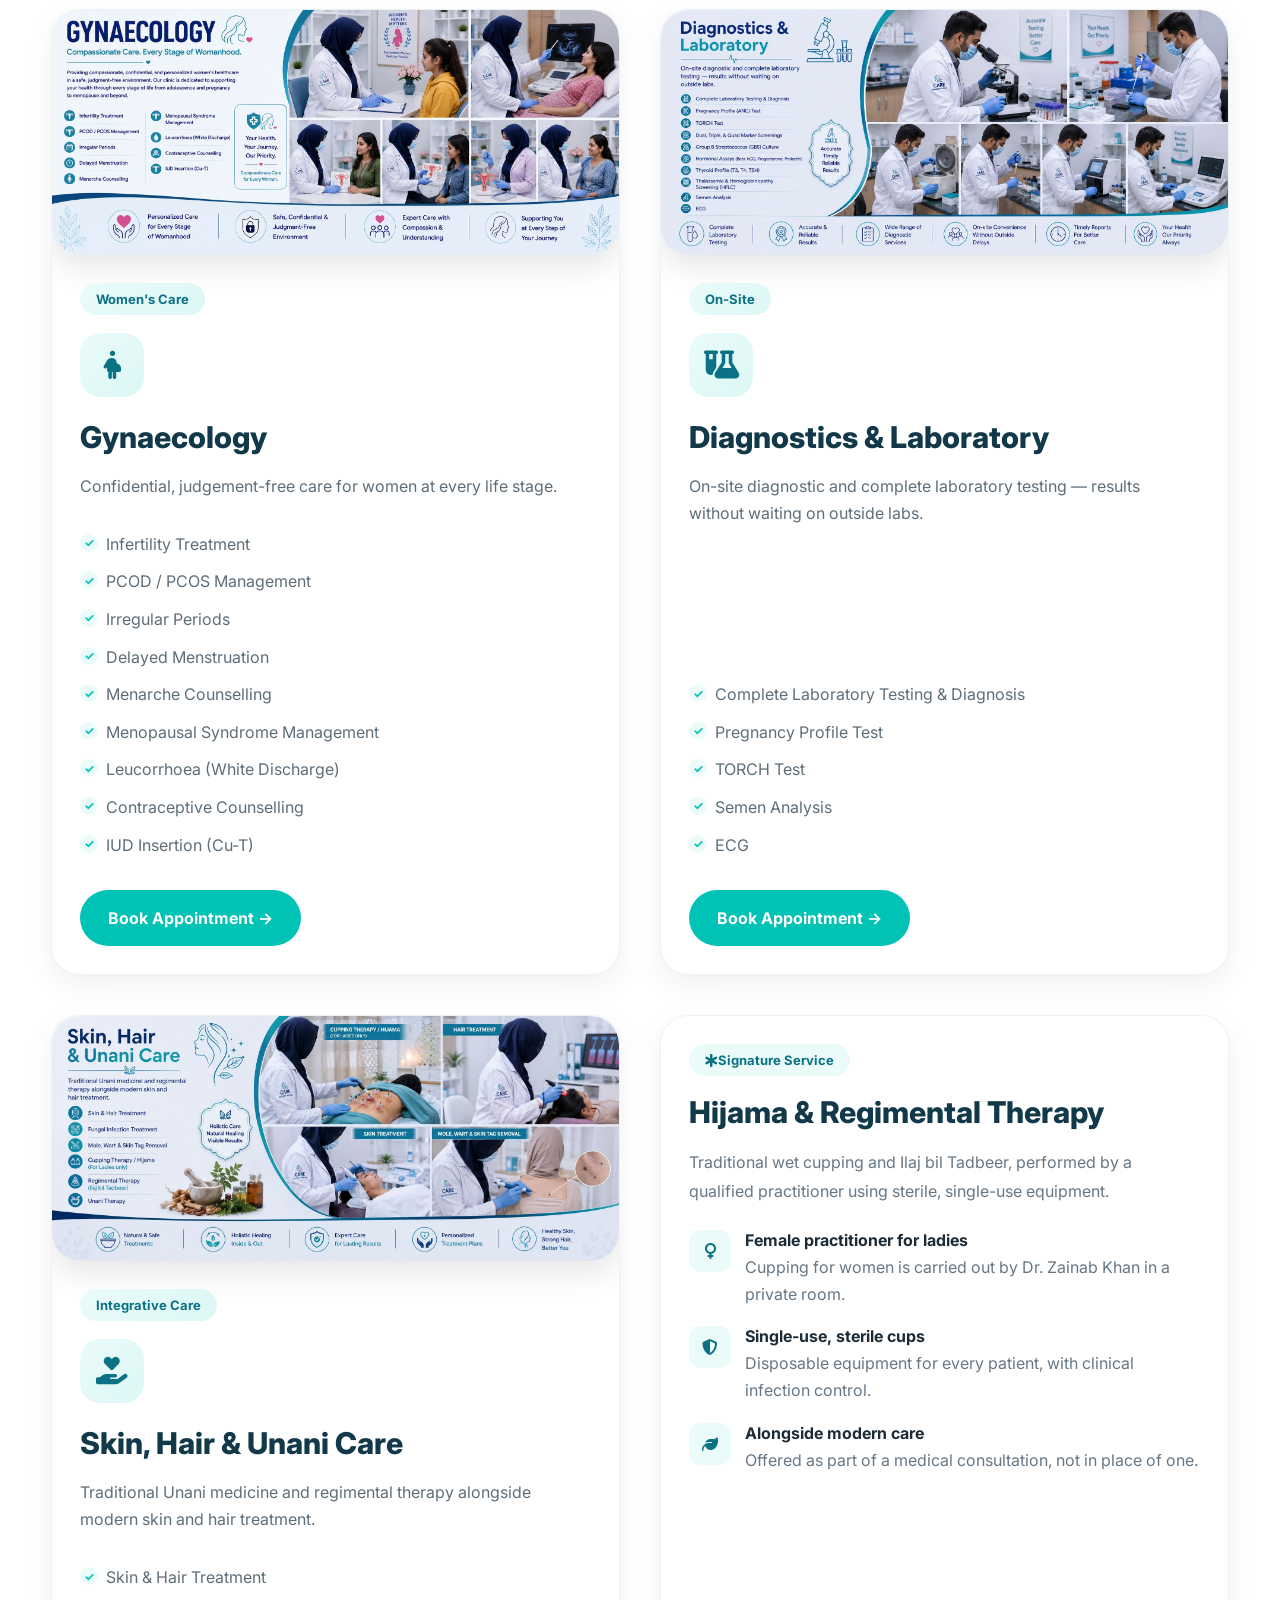
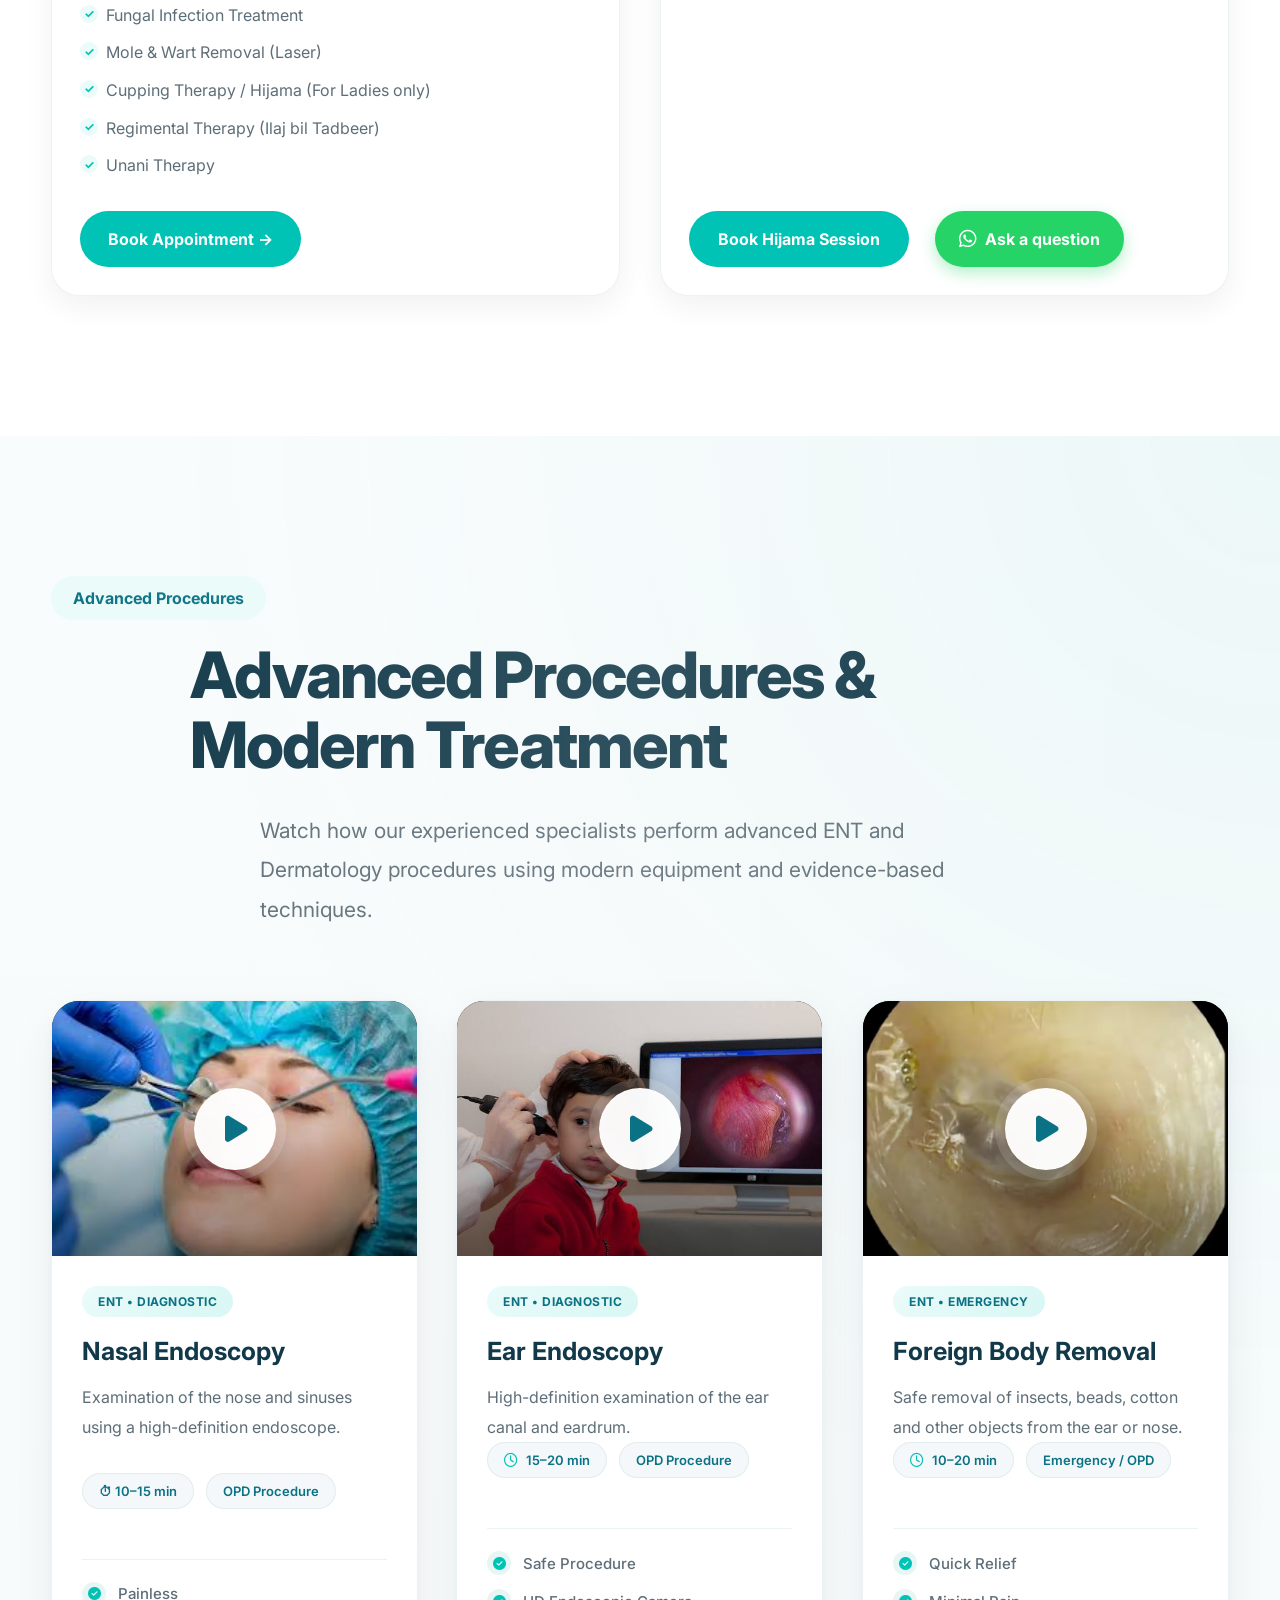
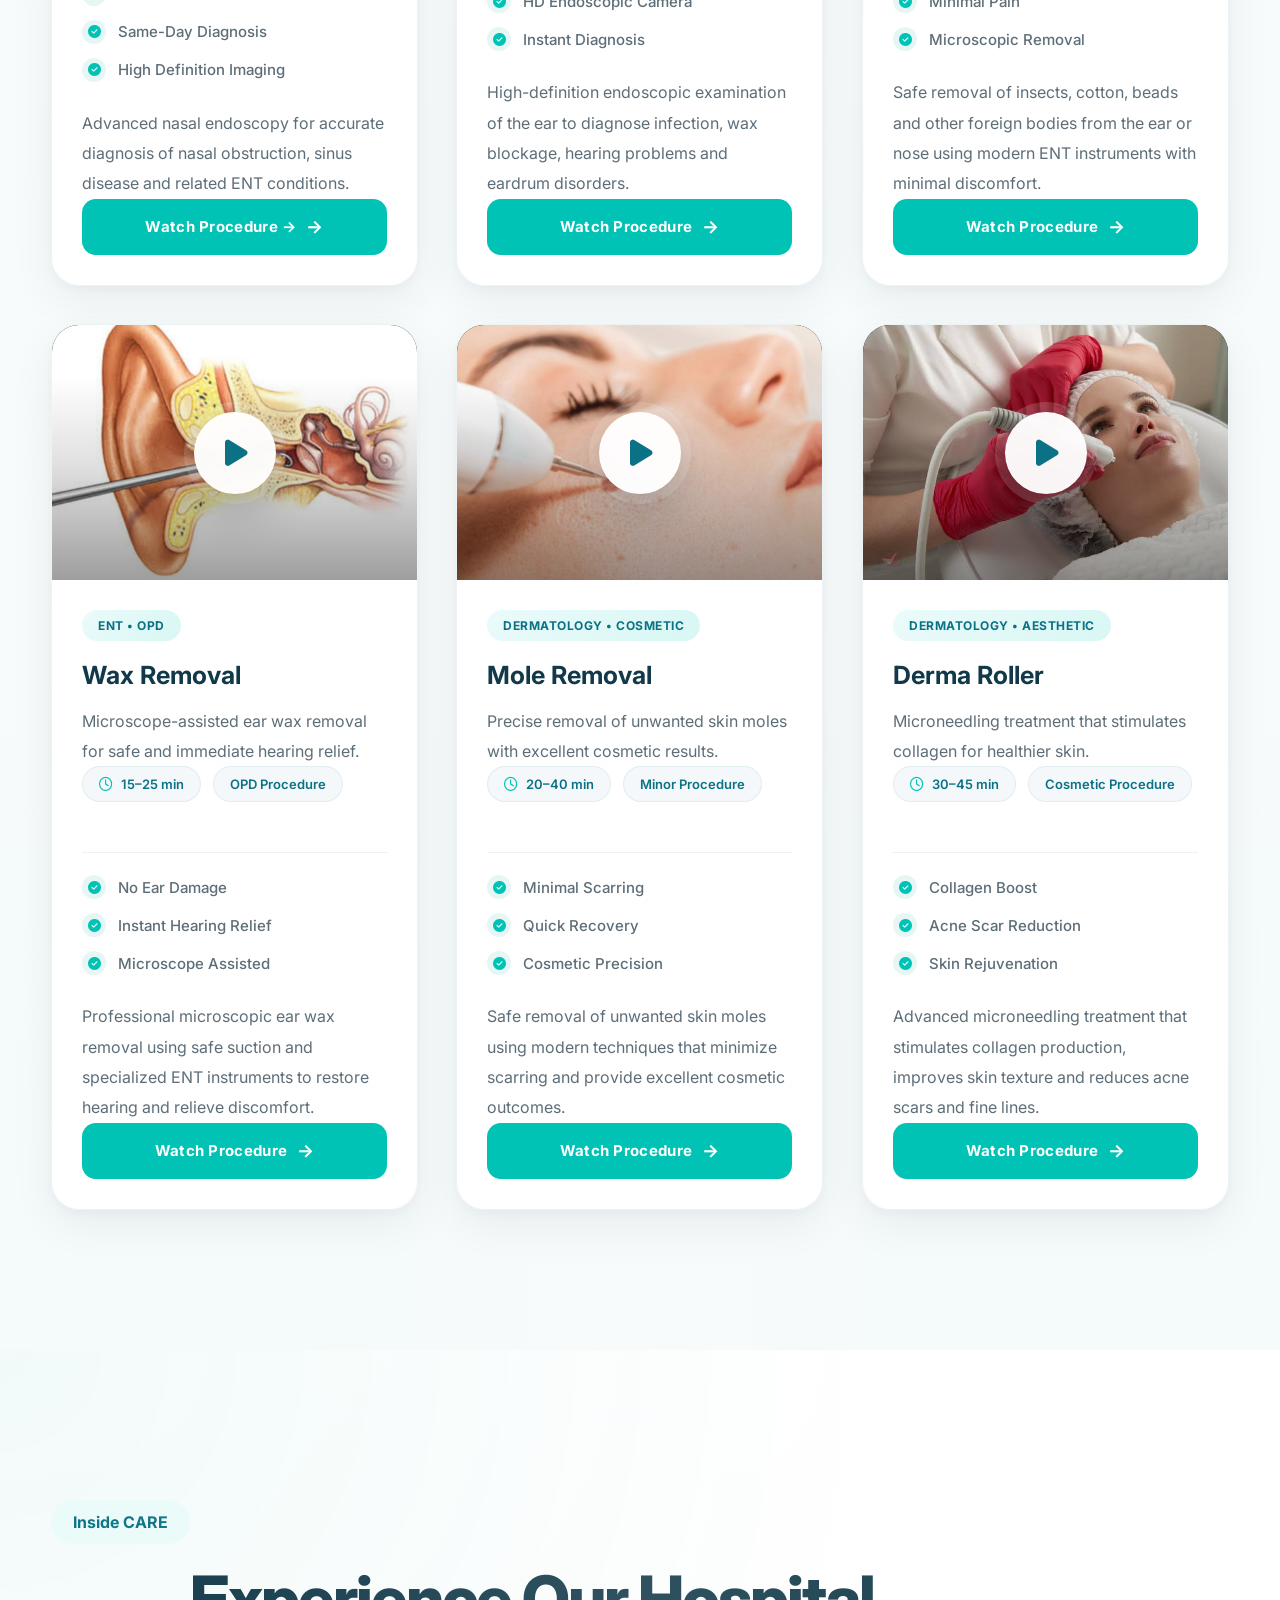
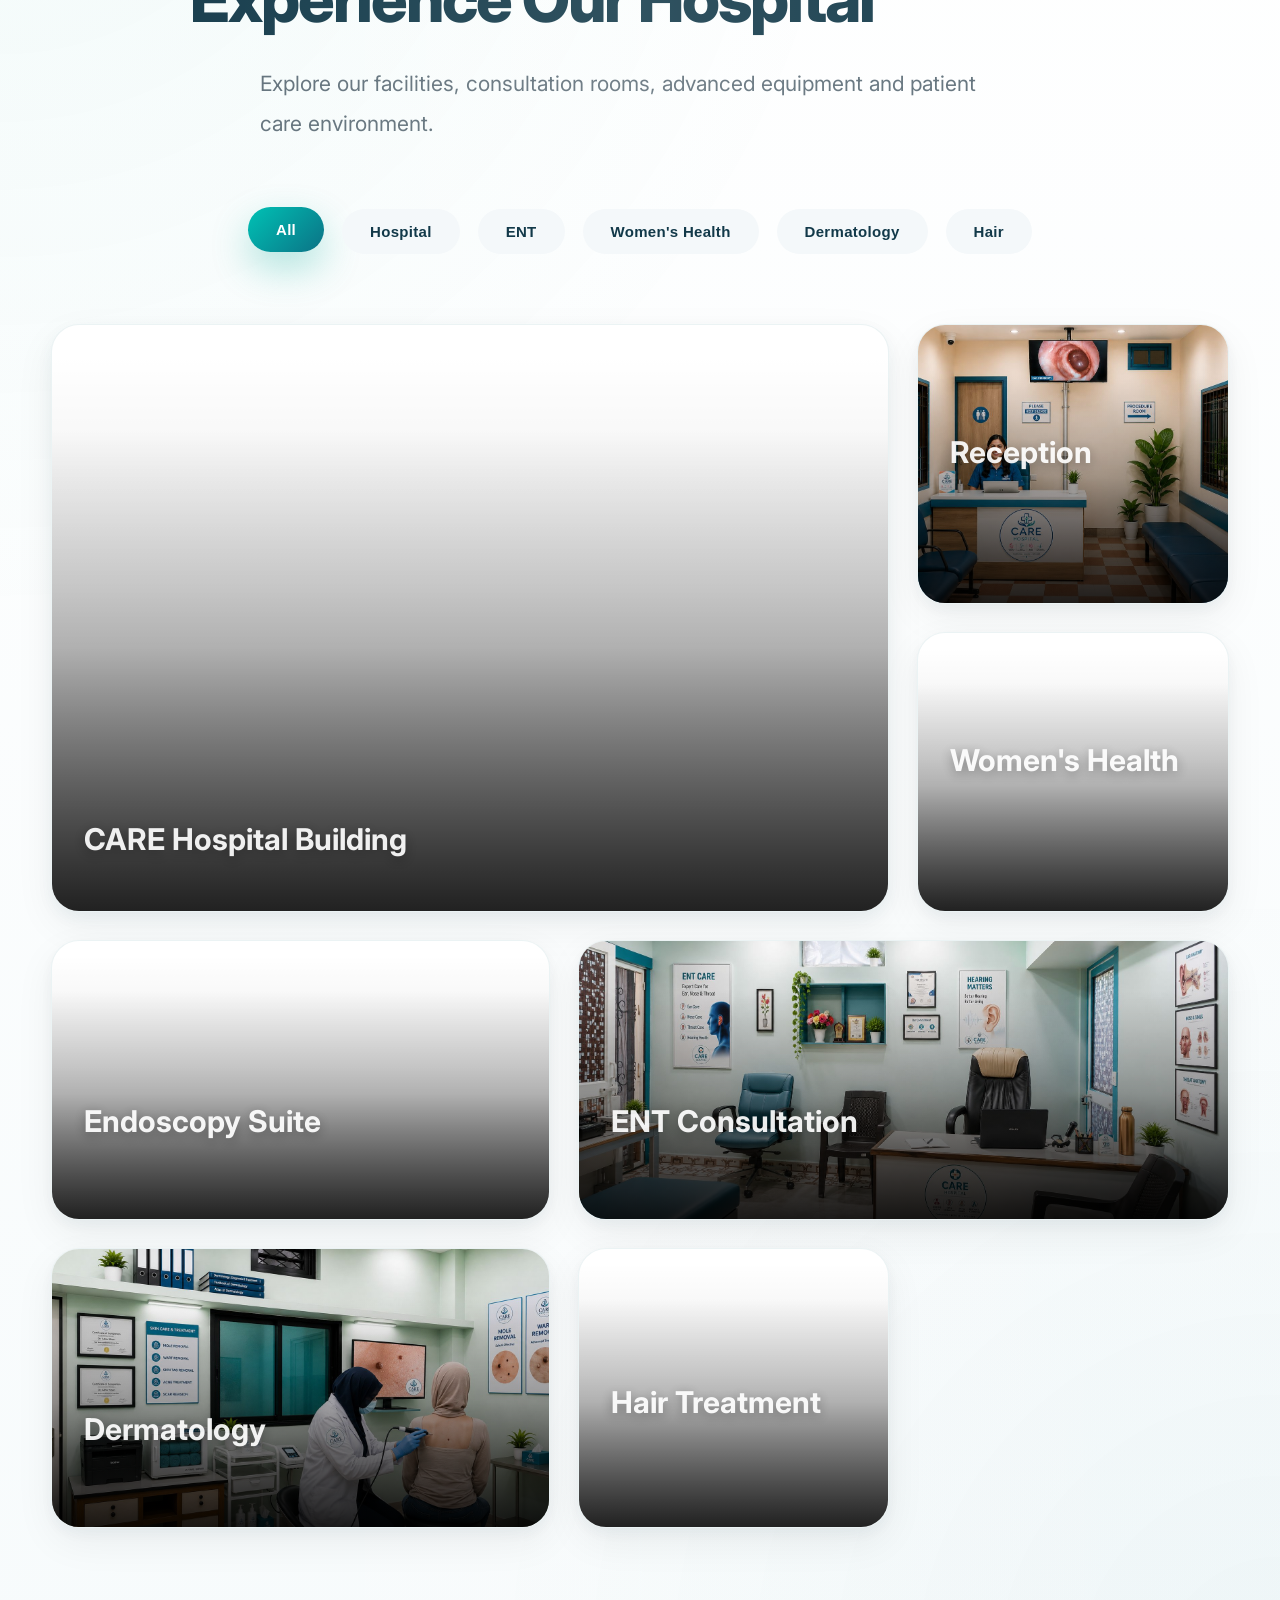
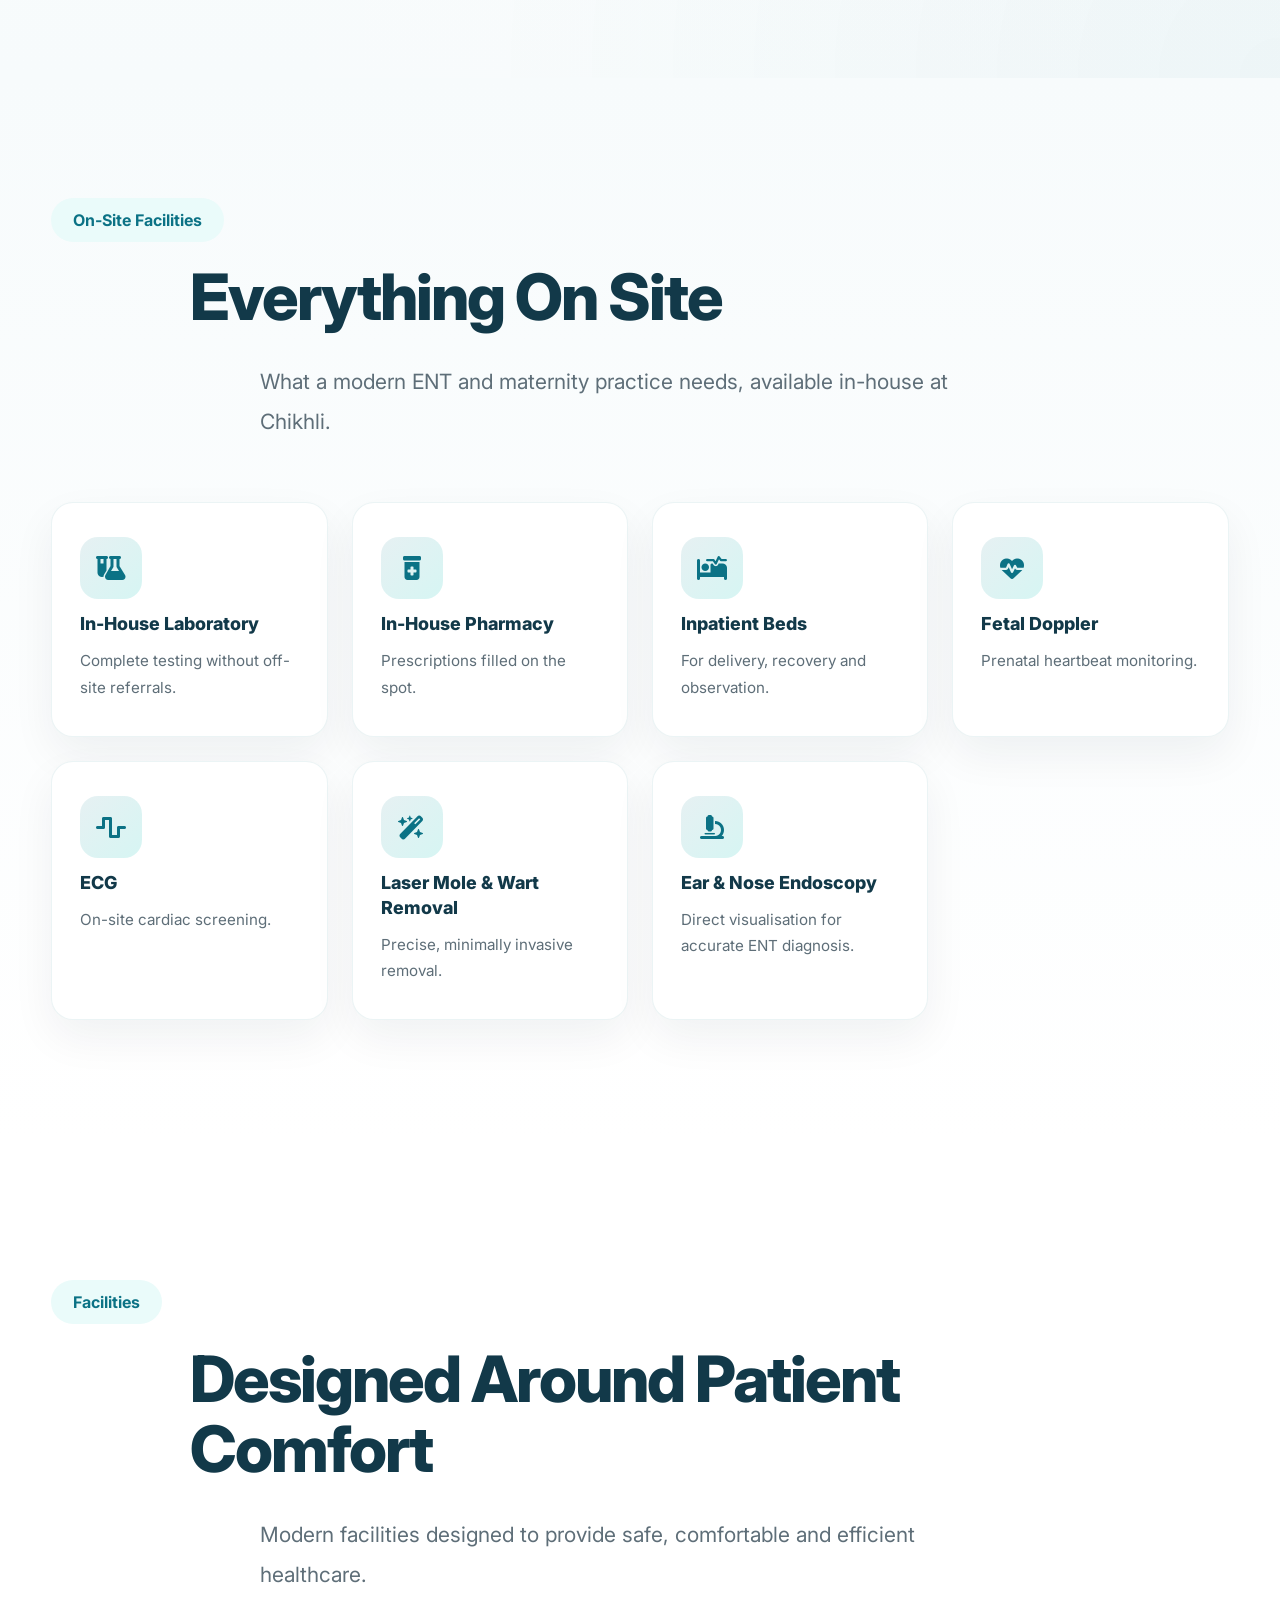
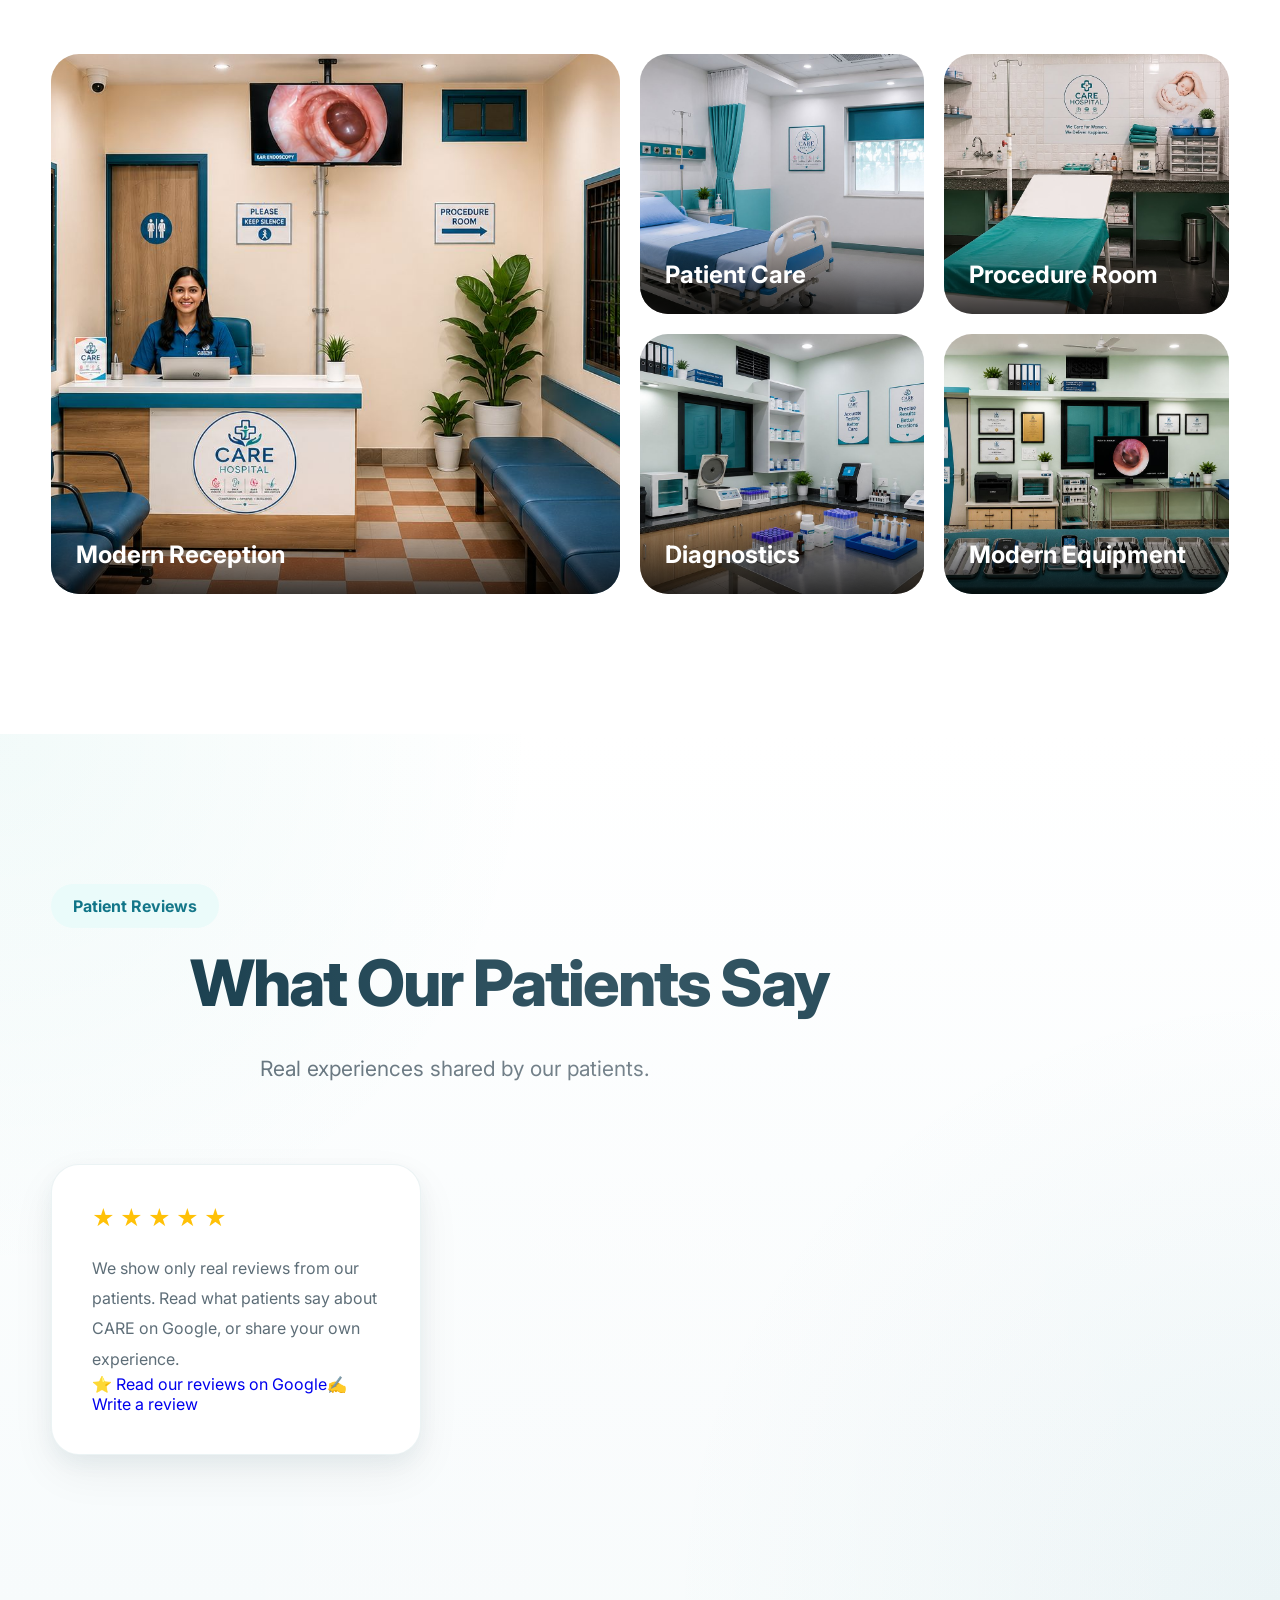
==== commit 1a6e13b4: "Update index.html" ====
--- a/index.html
+++ b/index.html
@@ -2923,7 +2923,7 @@
 
 <li><a href="products.html">Research &amp; Development</a></li>
 
-<li><a href="app.html">📲 Care-Connect (Android)</a></li>
+<li><a href="app.html">📲 Care-Connect App</a></li>
 
 <li><a href="#contact">Contact</a></li>
 
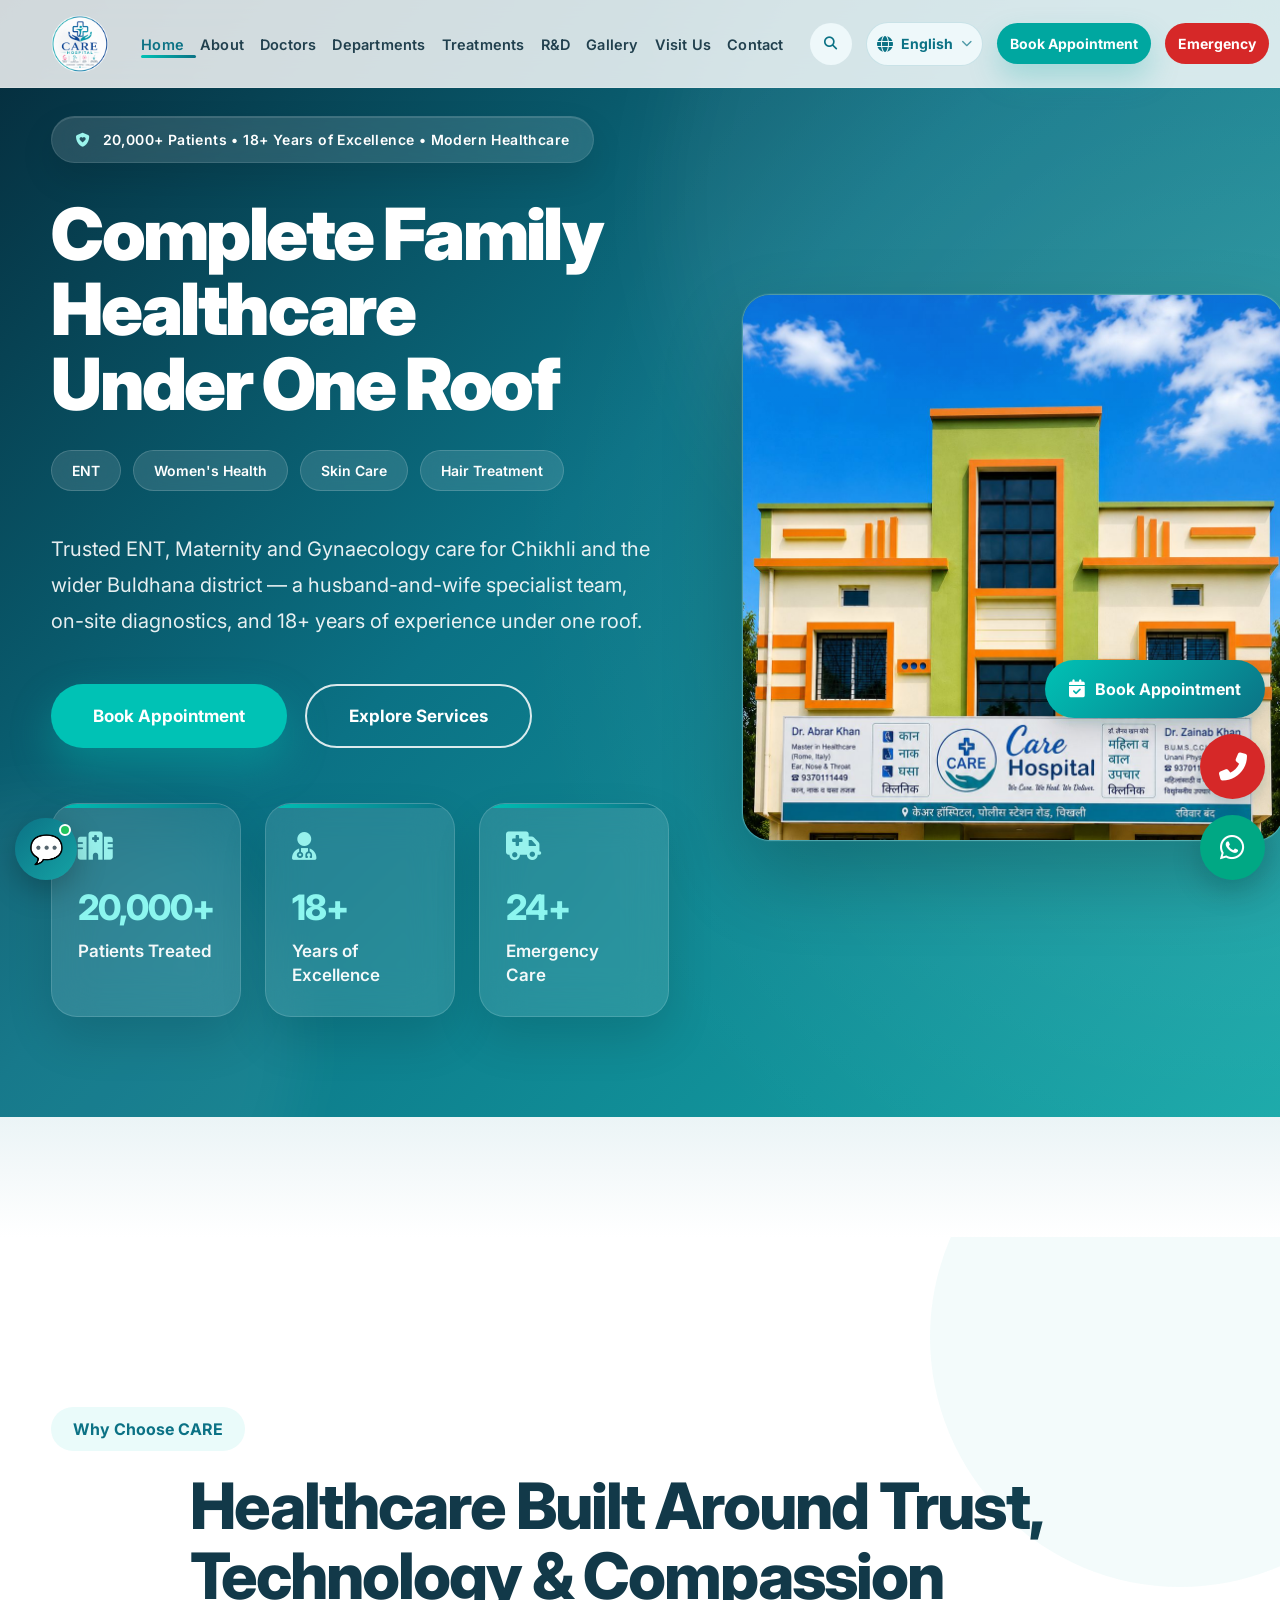
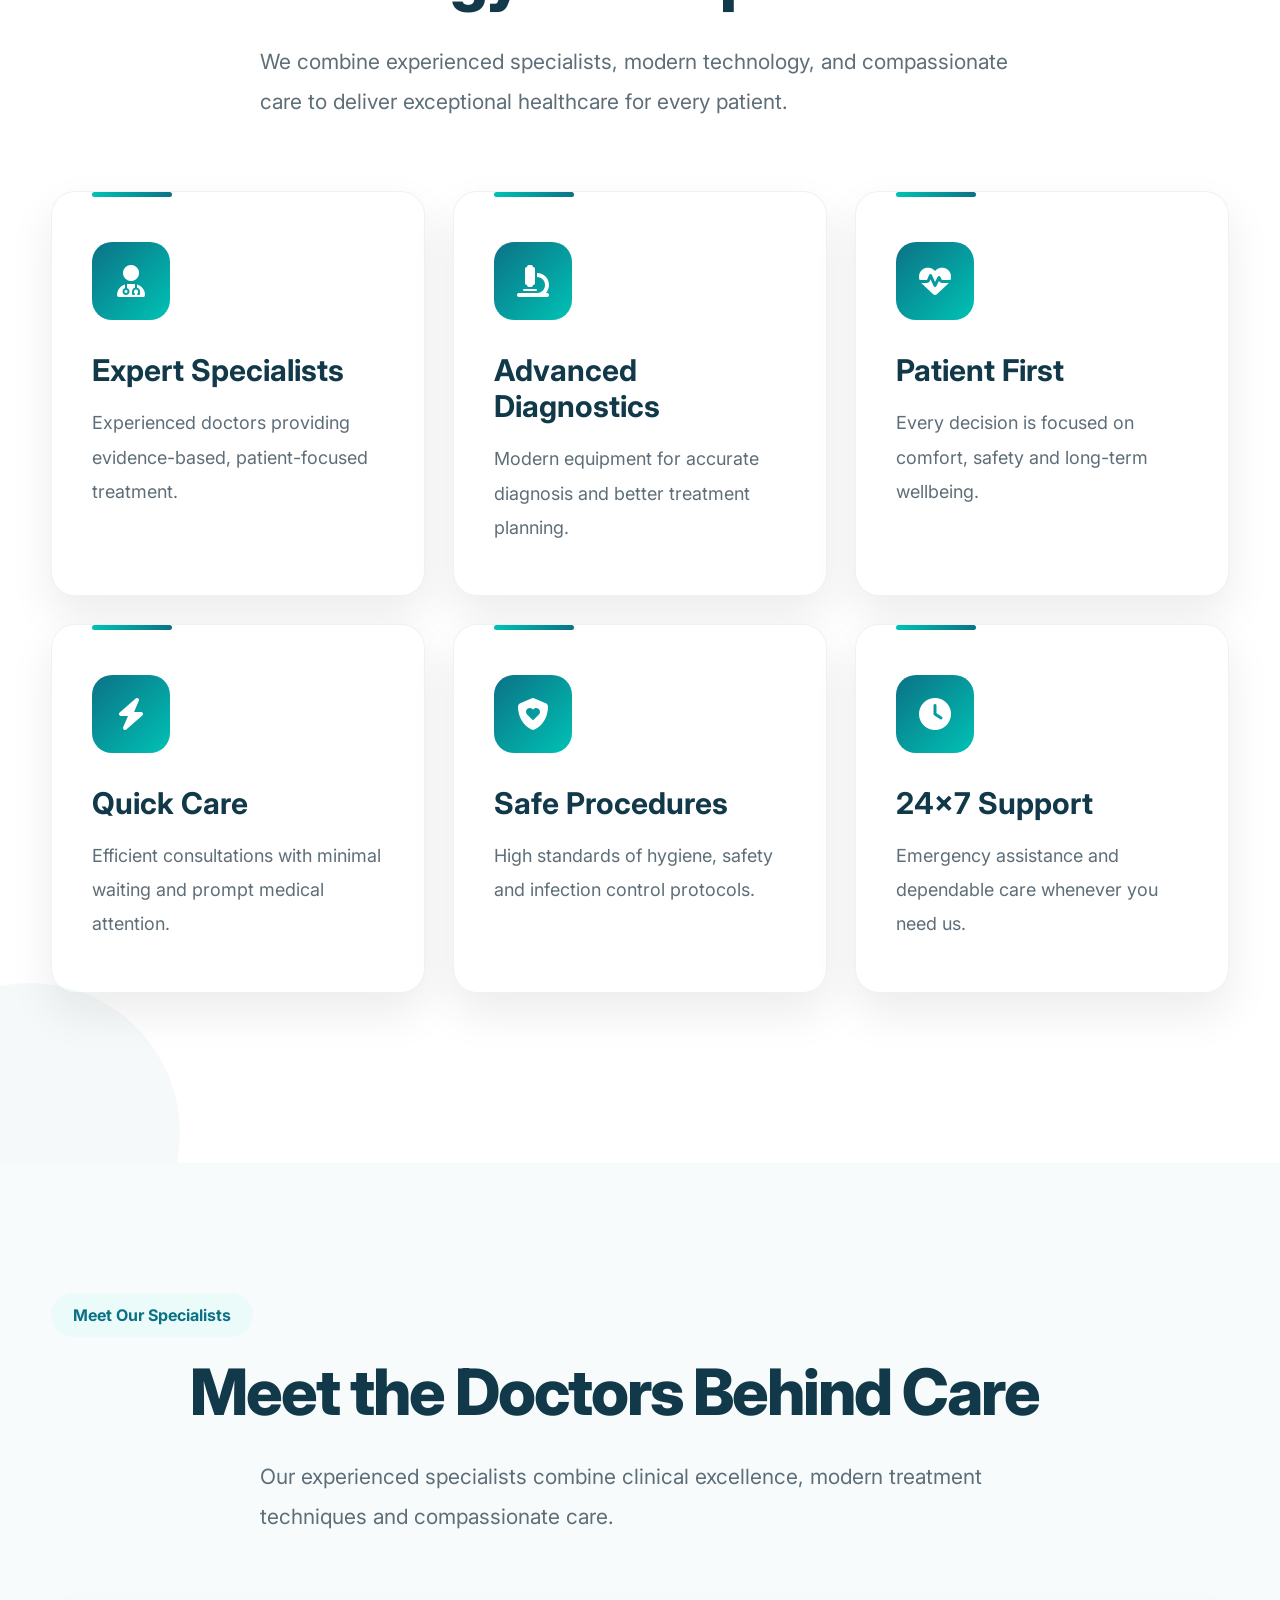
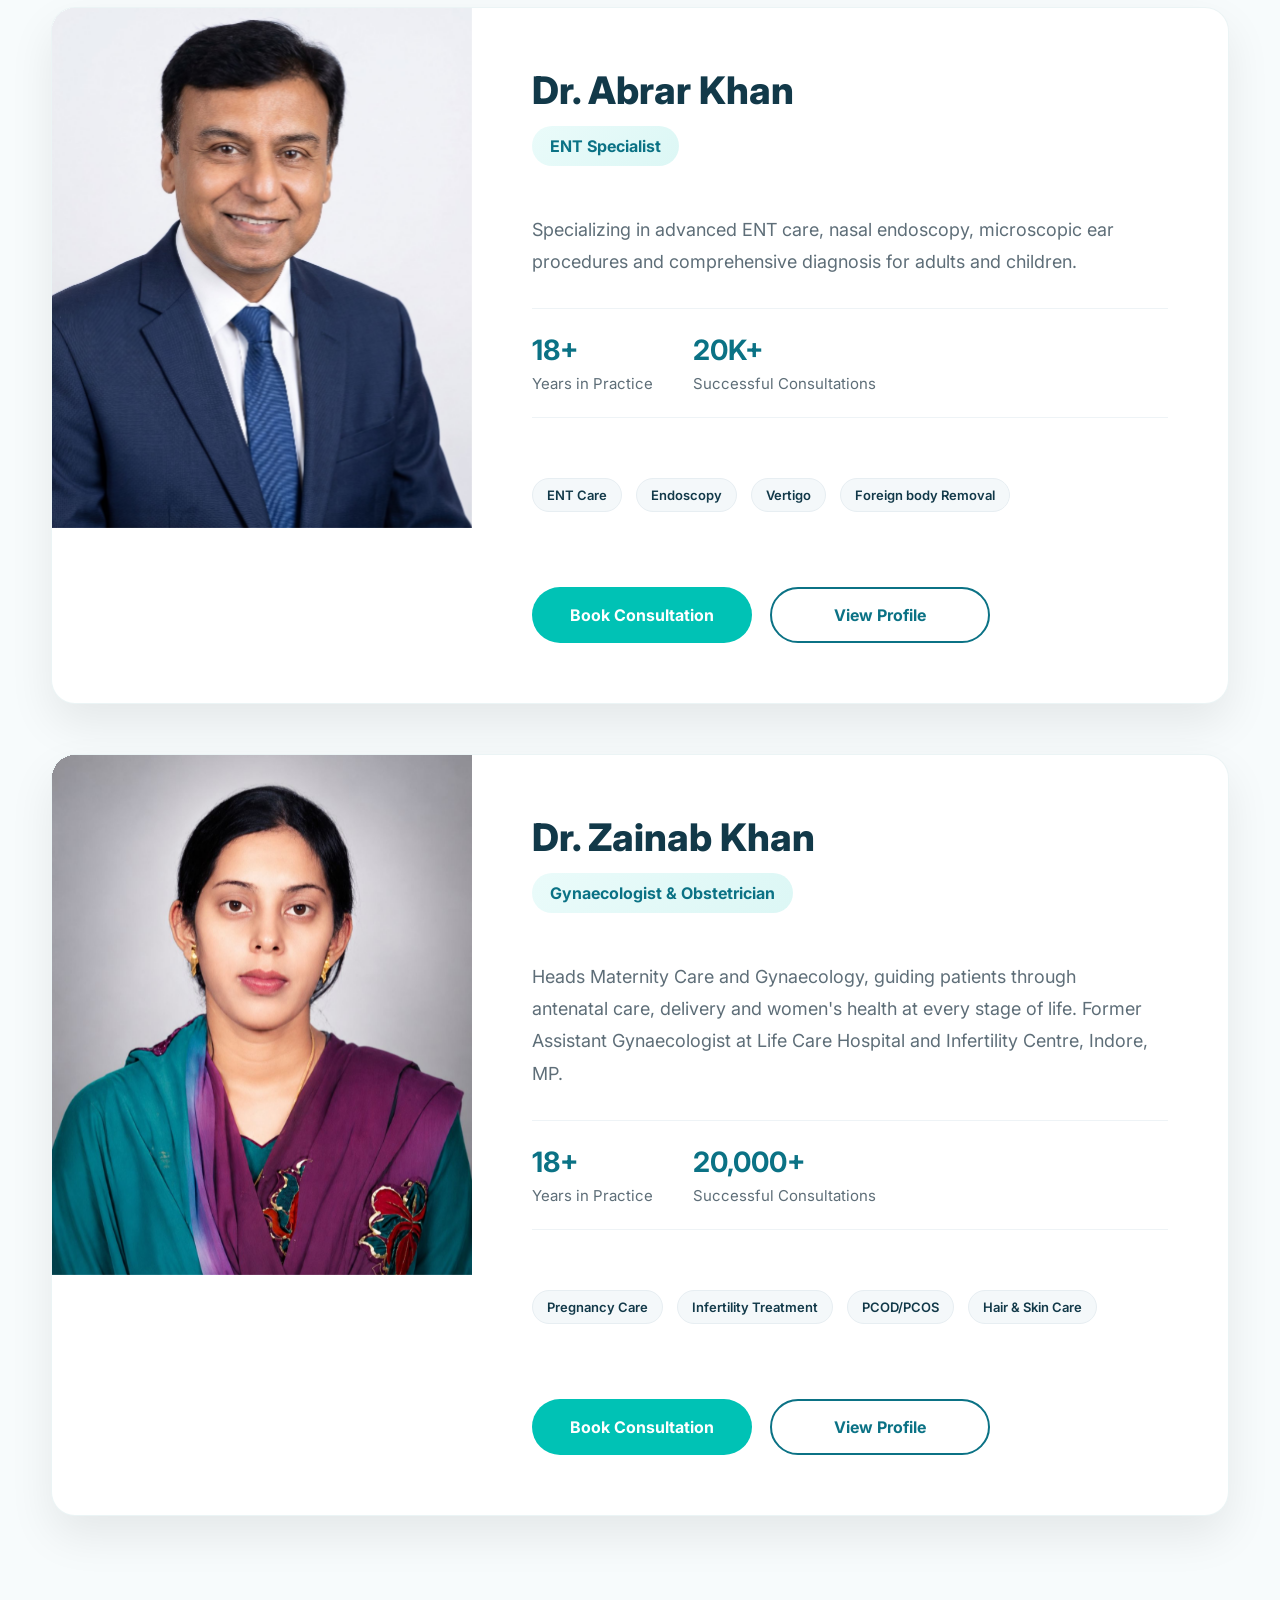
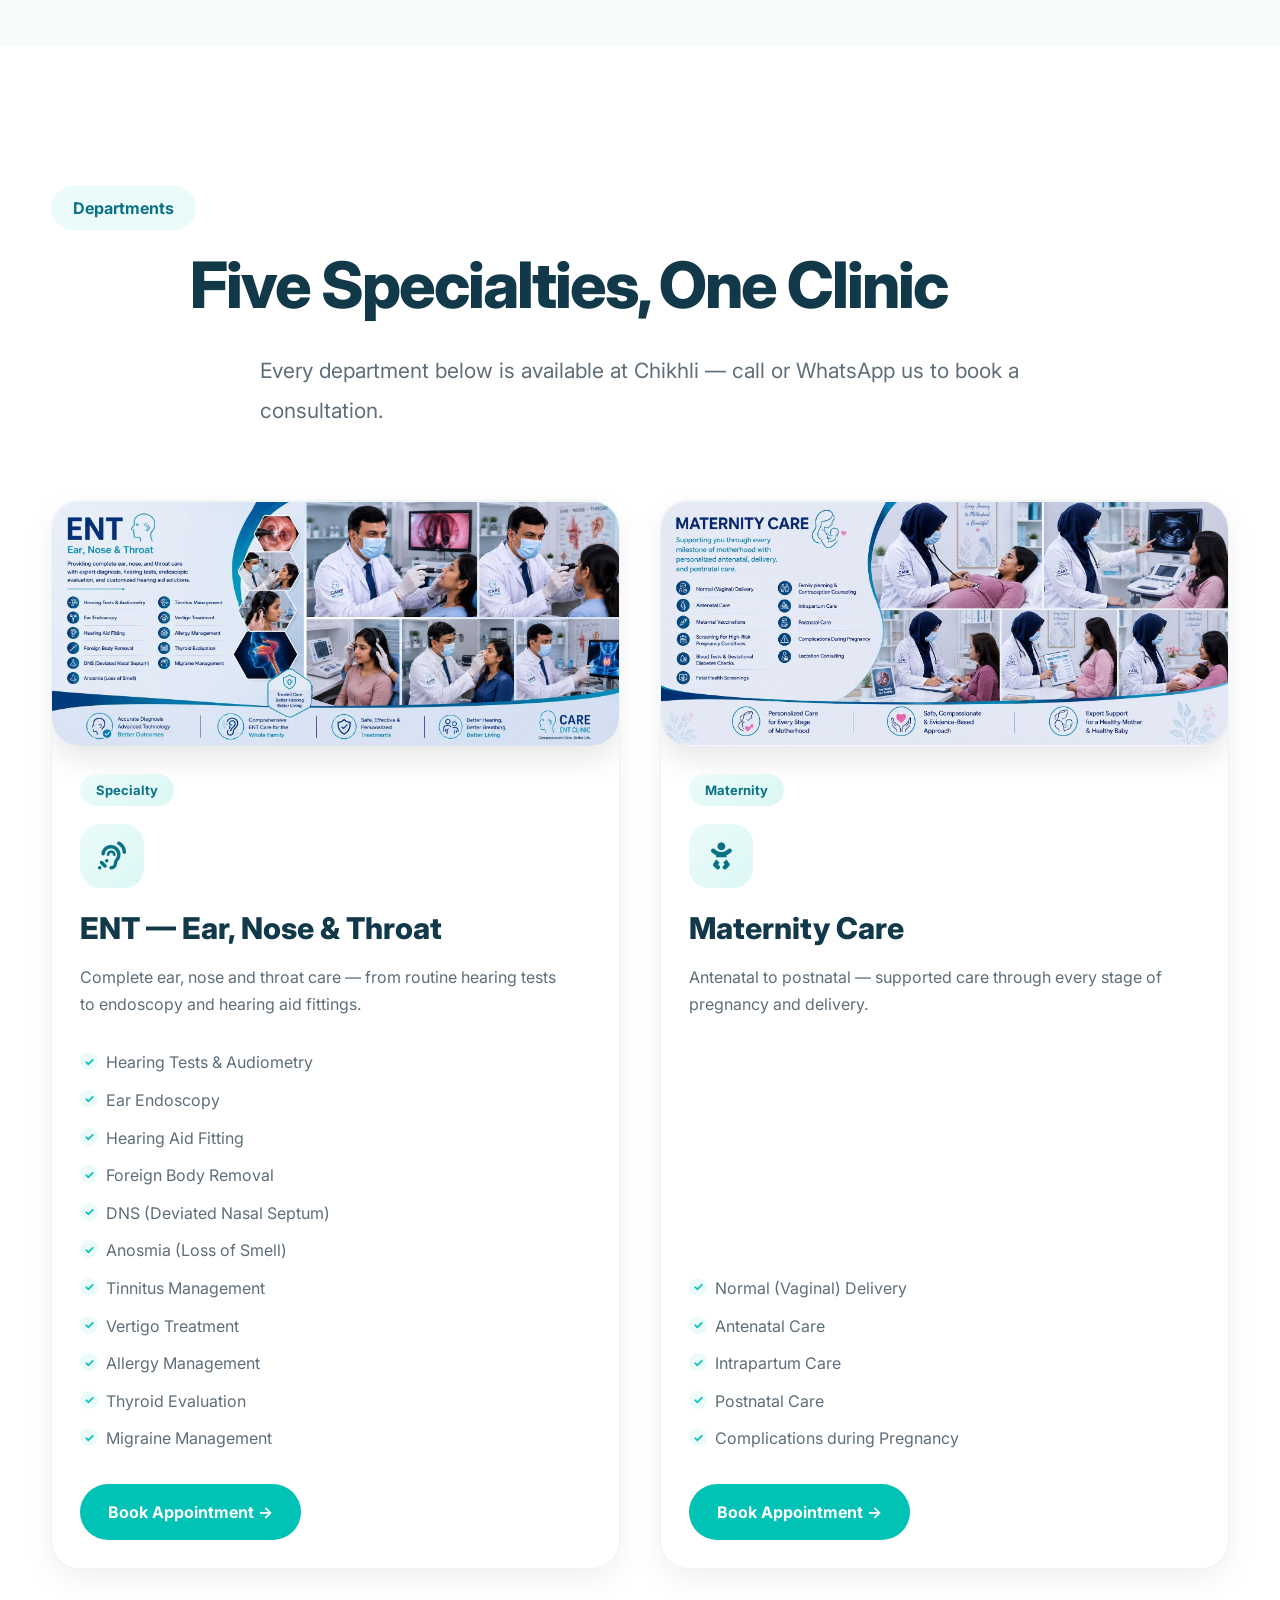
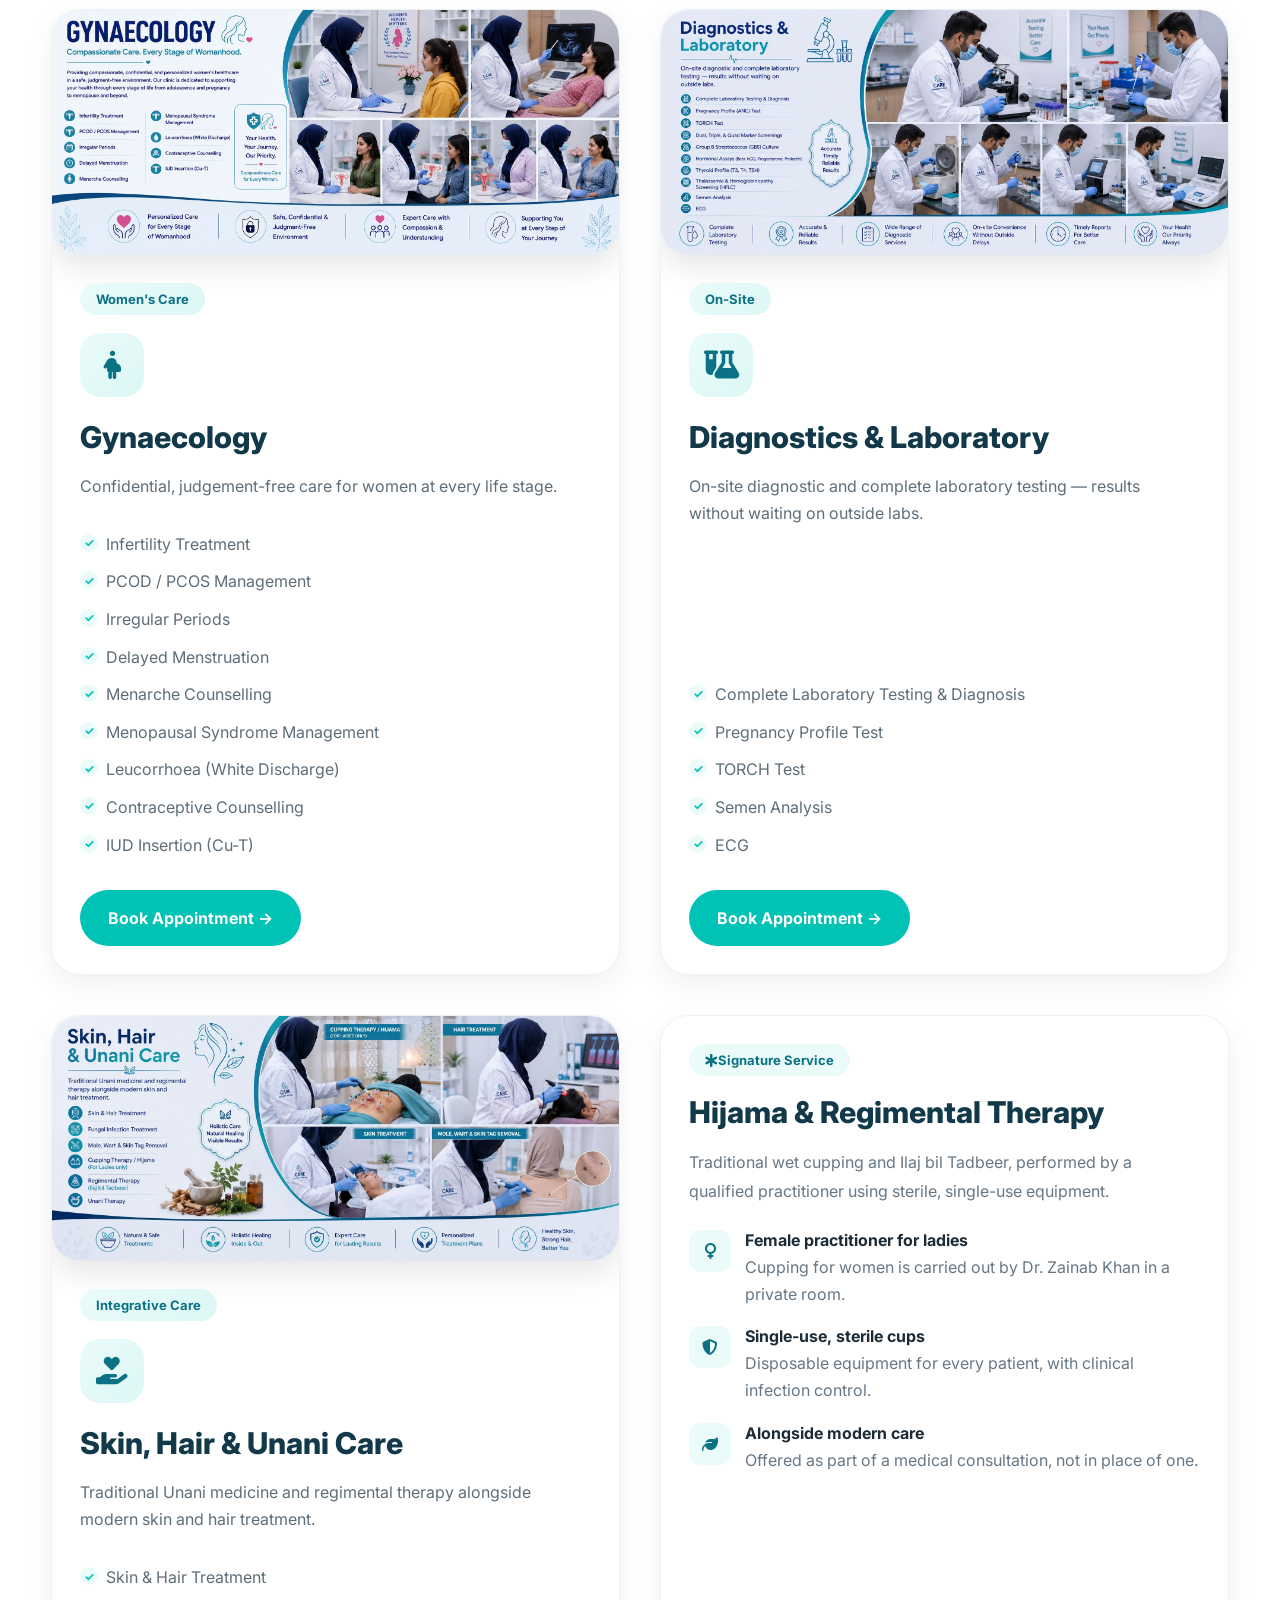
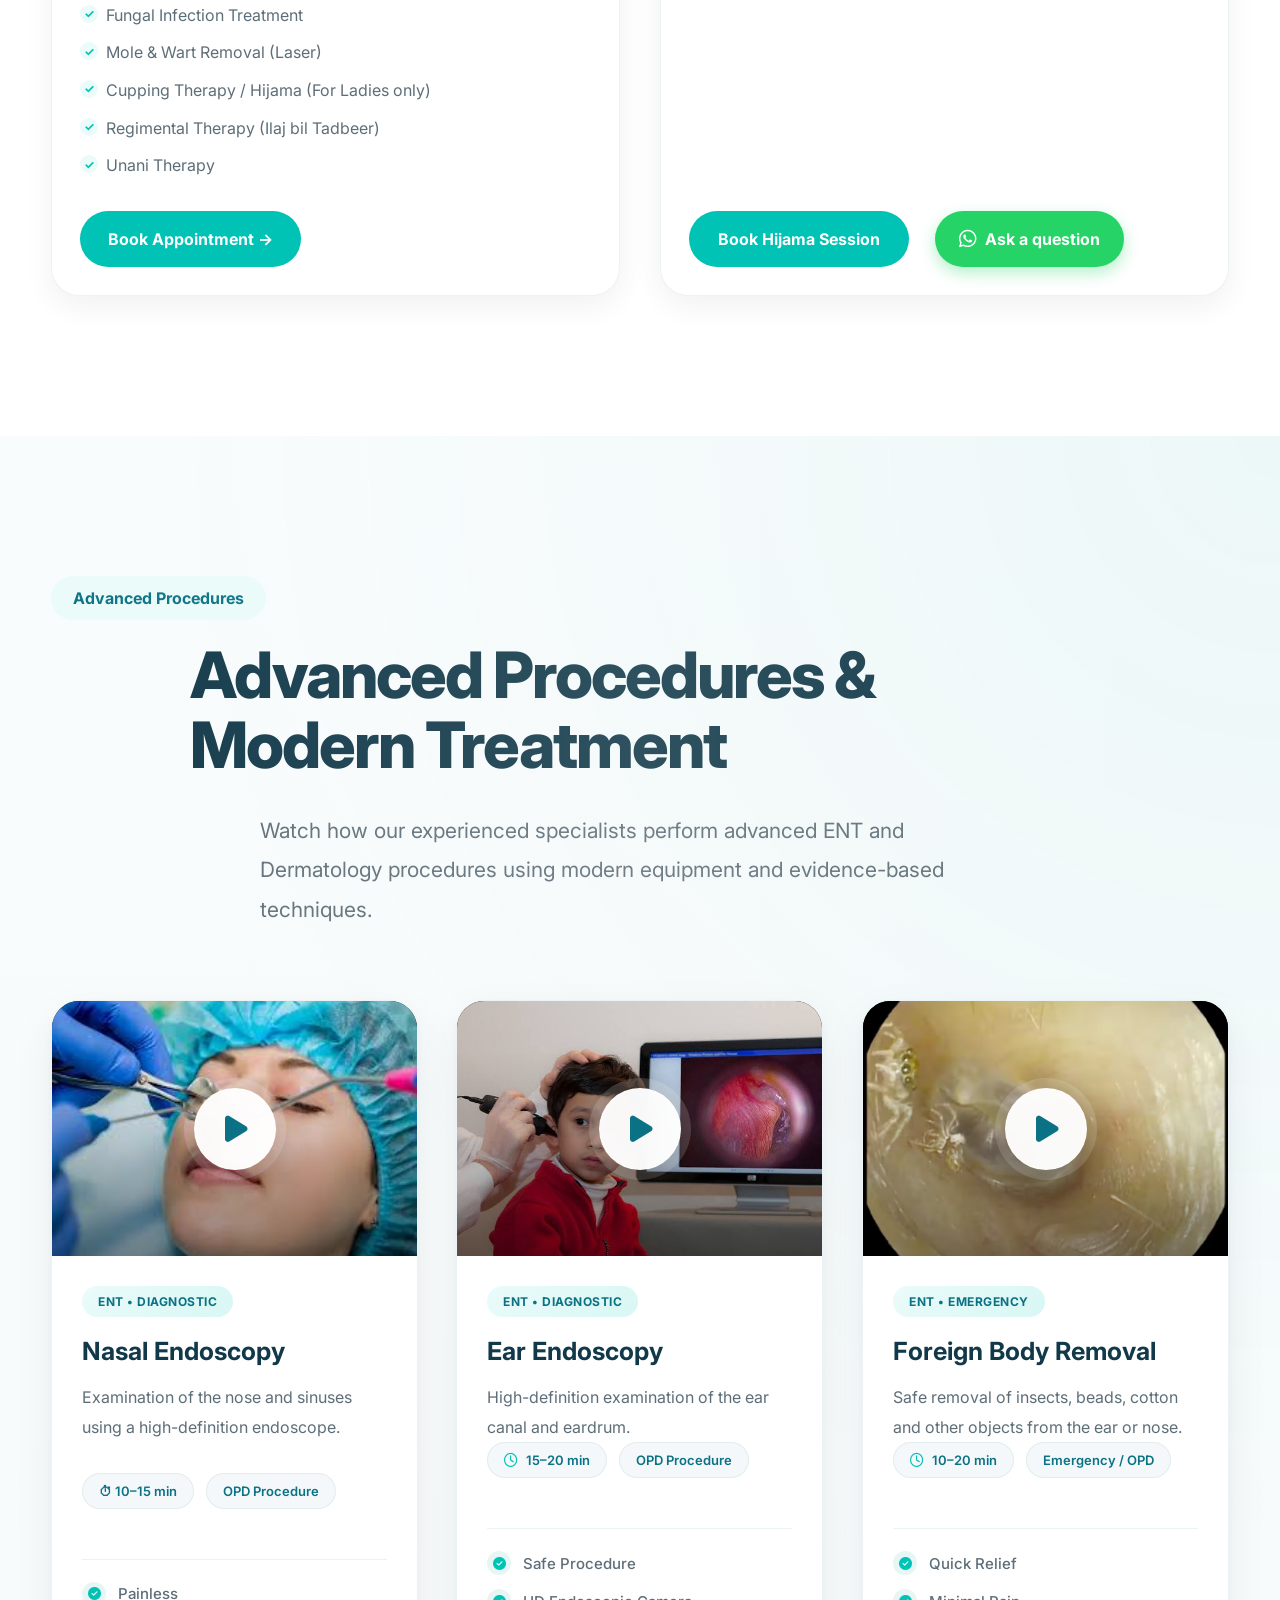
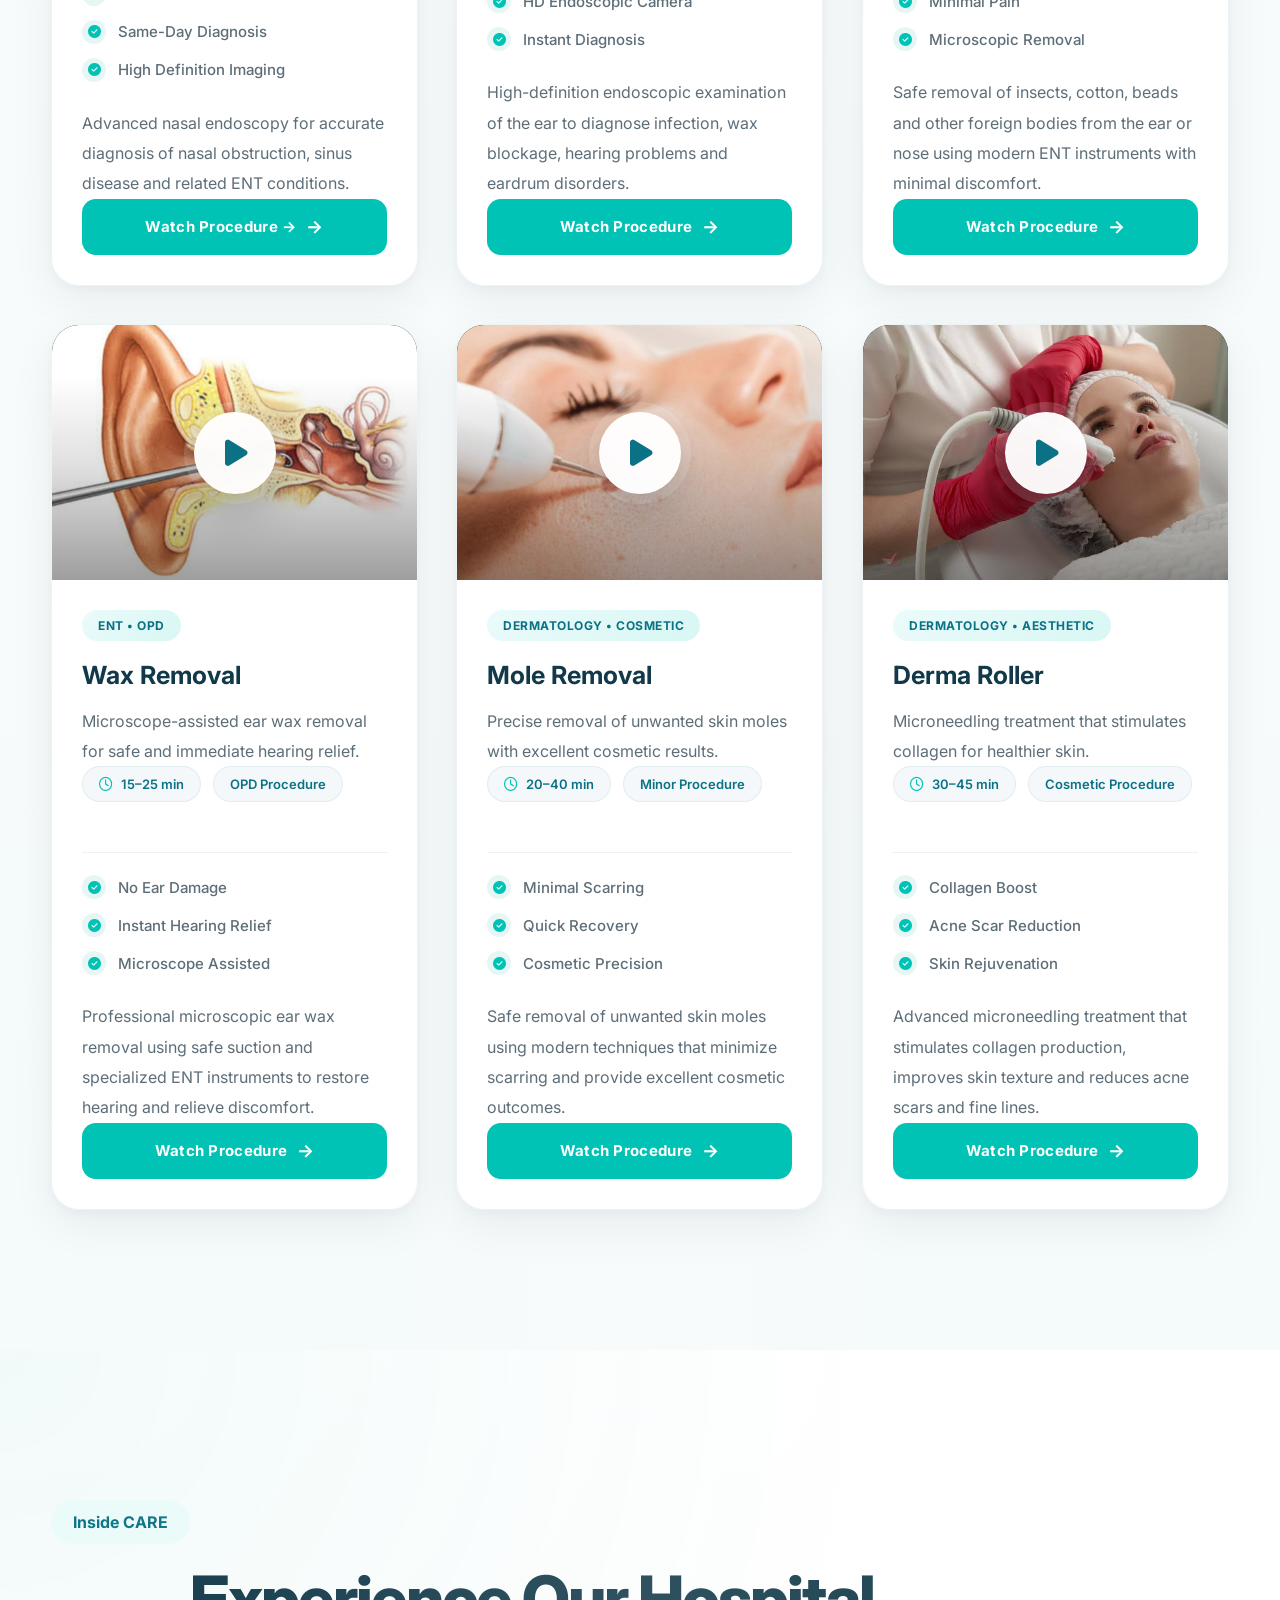
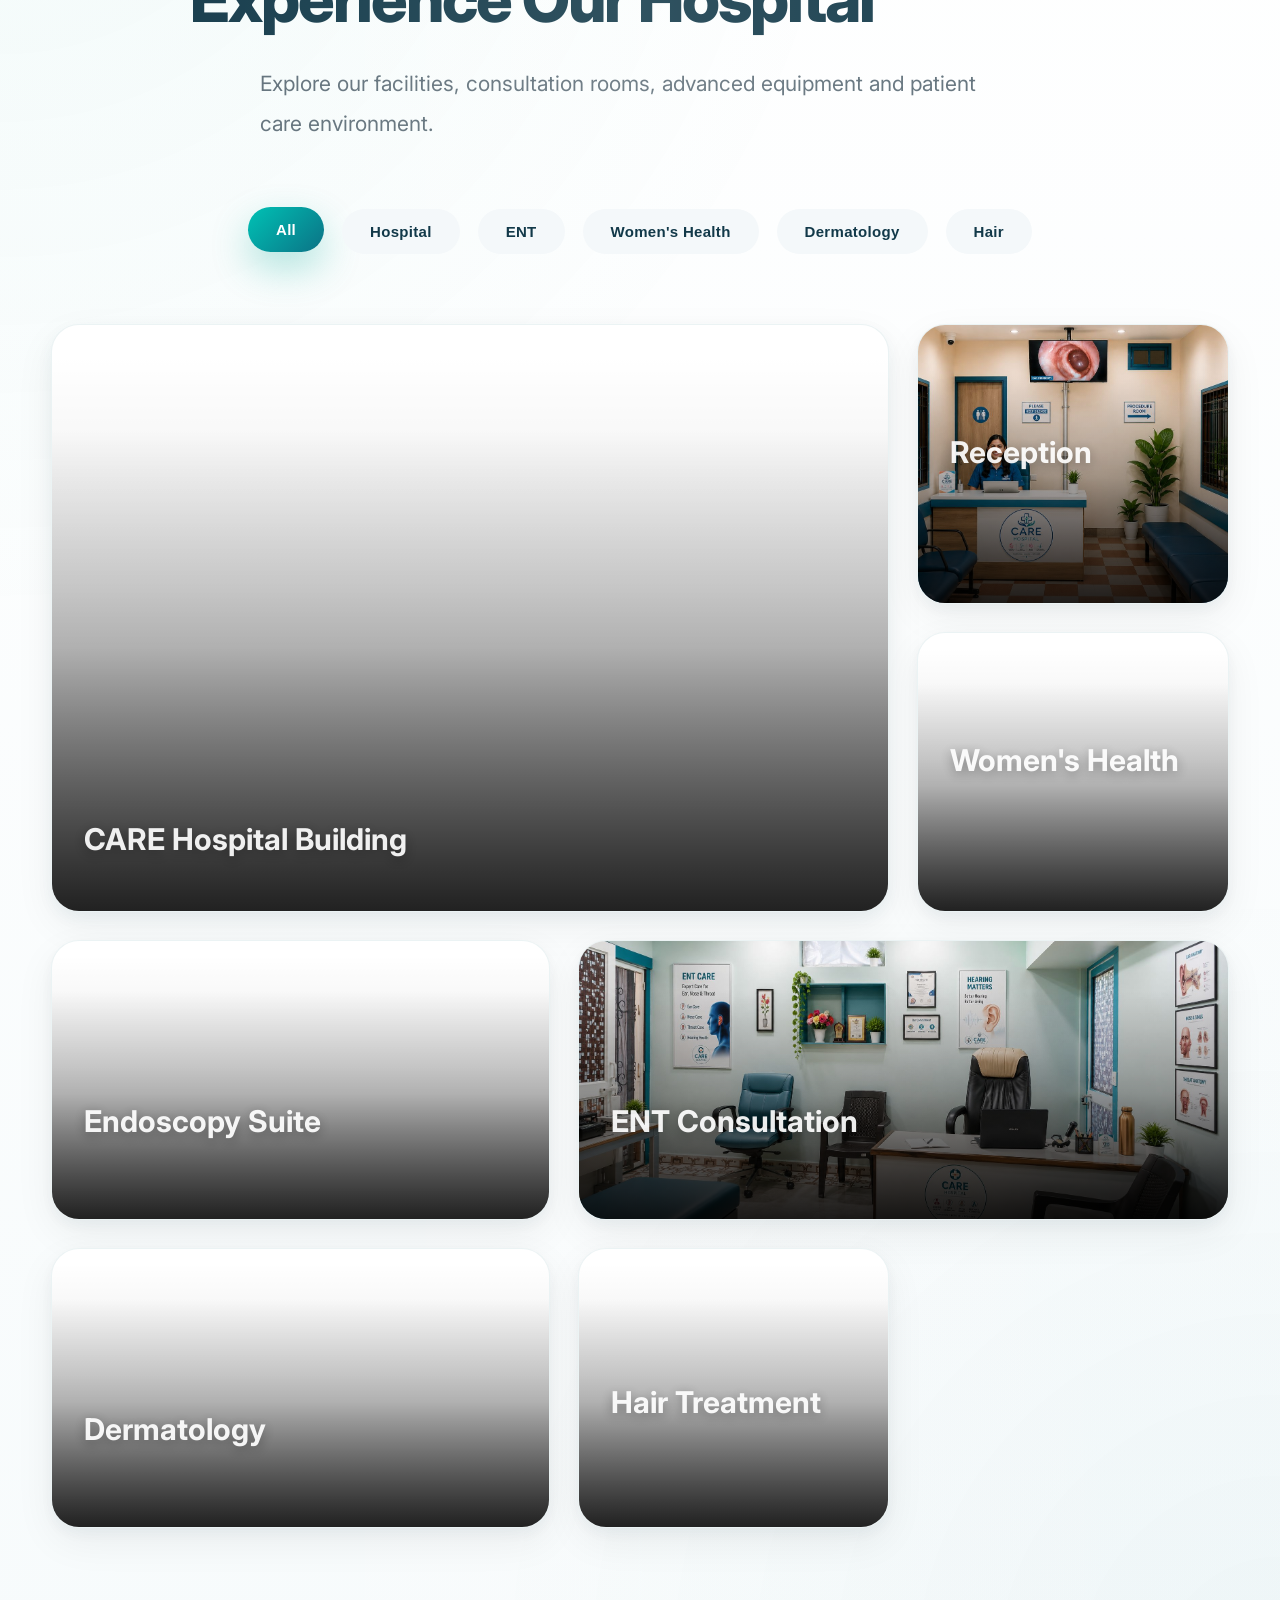
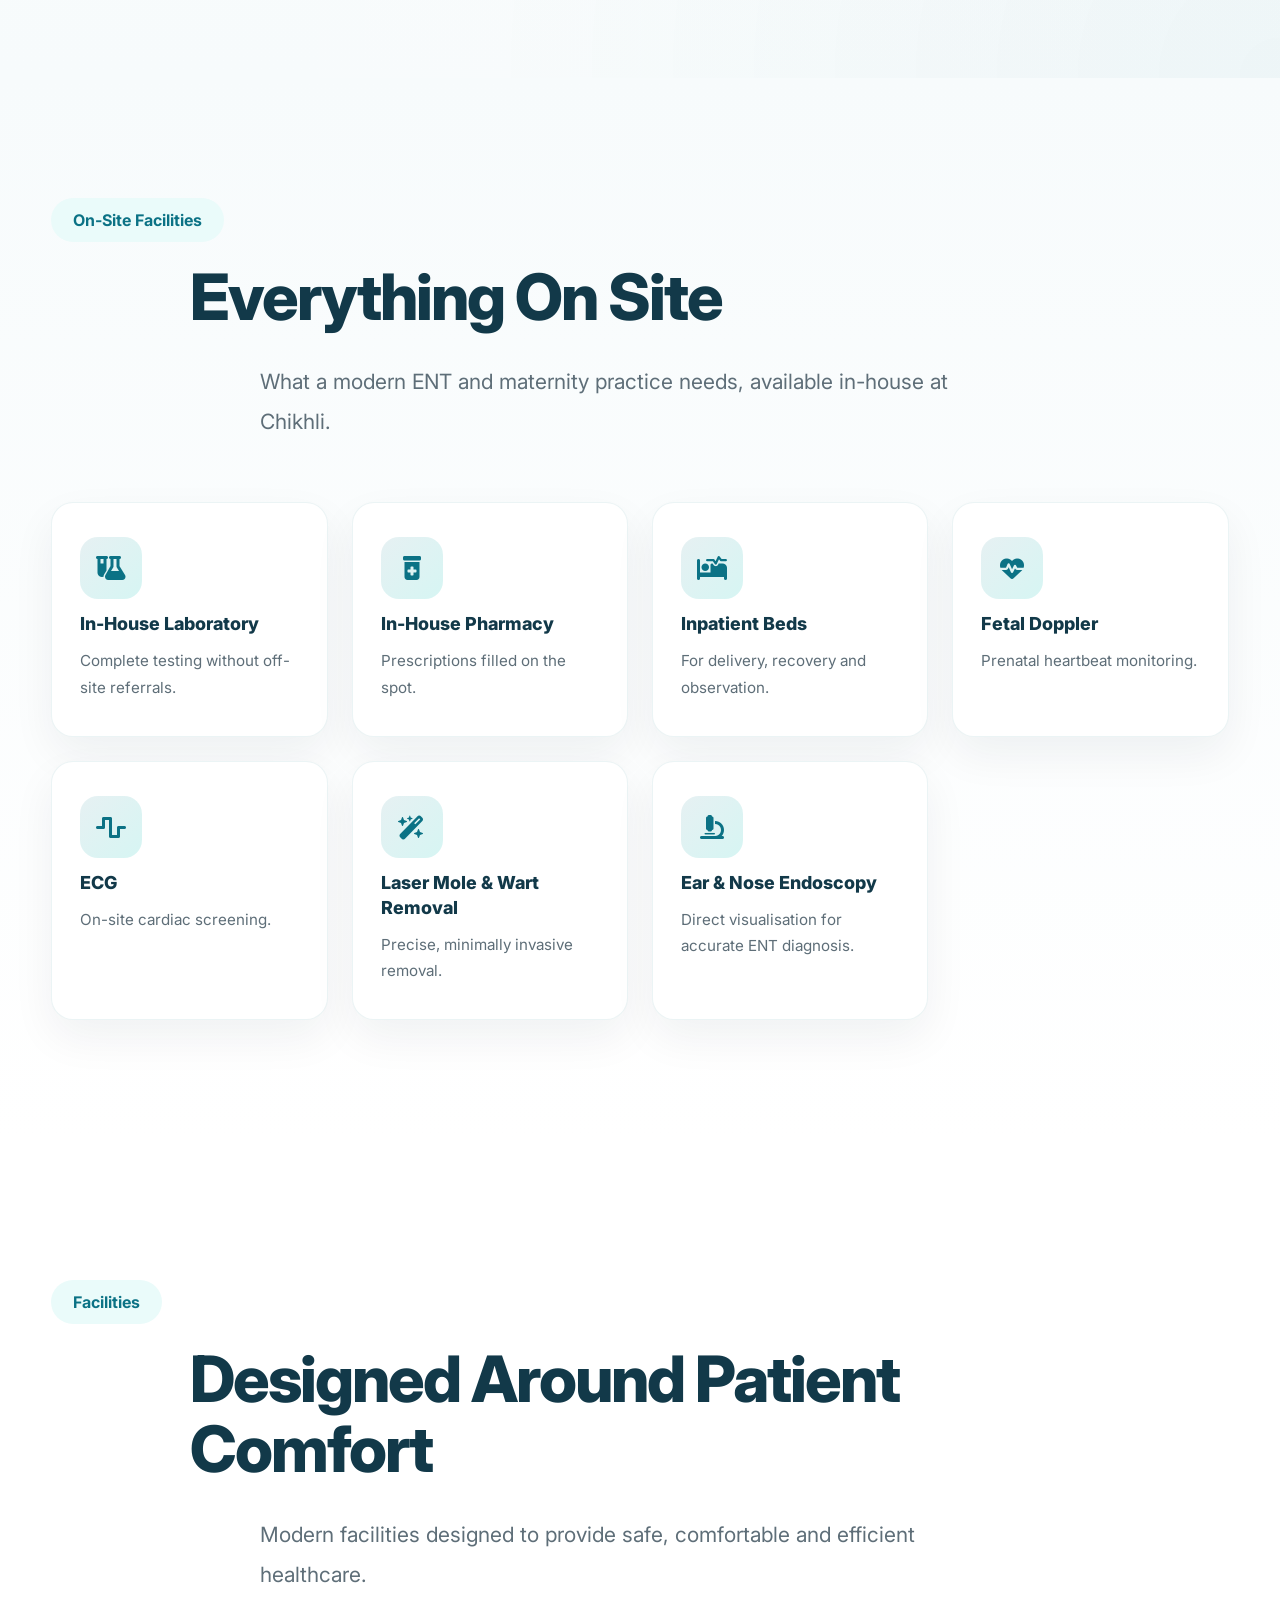
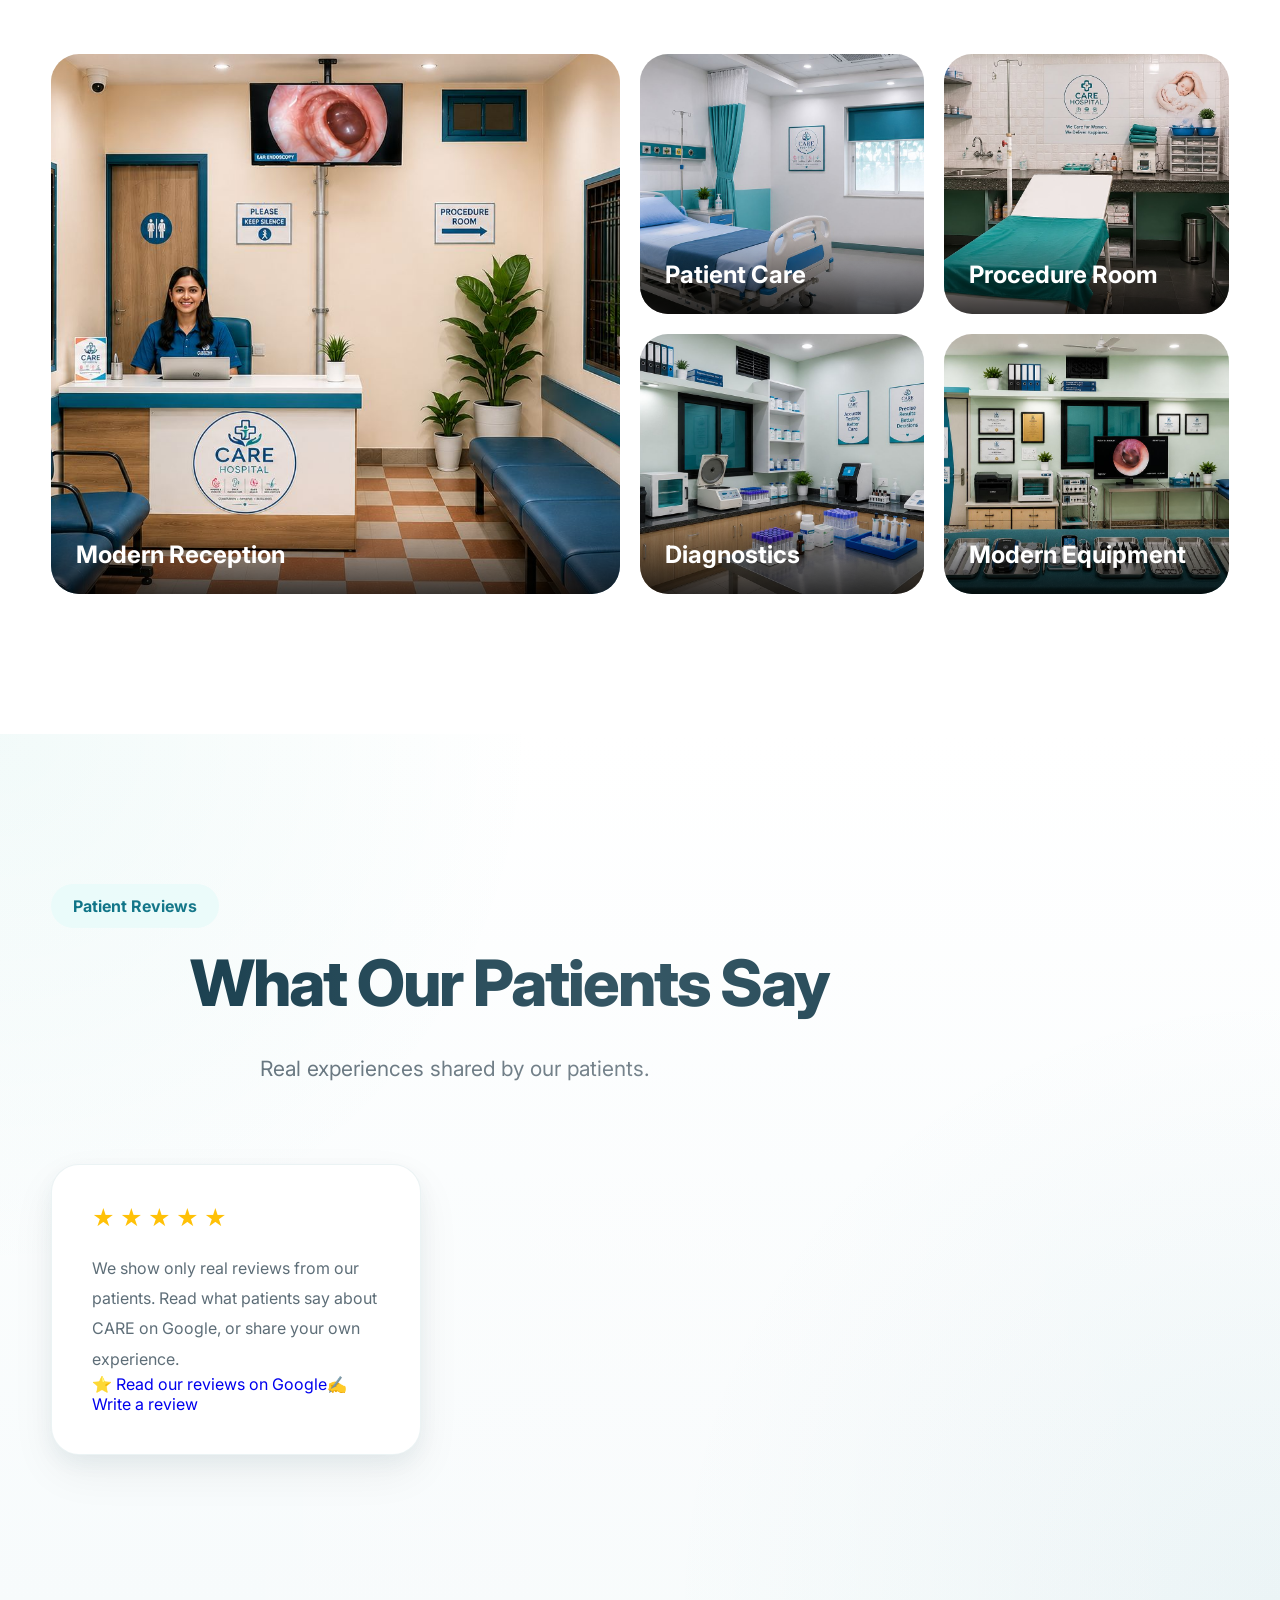
==== commit cef0426f: "Update print statement from 'Hello' to 'Goodbye'" ====
--- a/index.html
+++ b/index.html
@@ -223,8 +223,6 @@
 
 <li><a href="#contact">Contact</a></li>
 
-<li><a href="app.html">📲 App</a><li>
-	
 </ul>
 
 <!-- Same switcher, shown inside the drawer on phones/tablets -->
